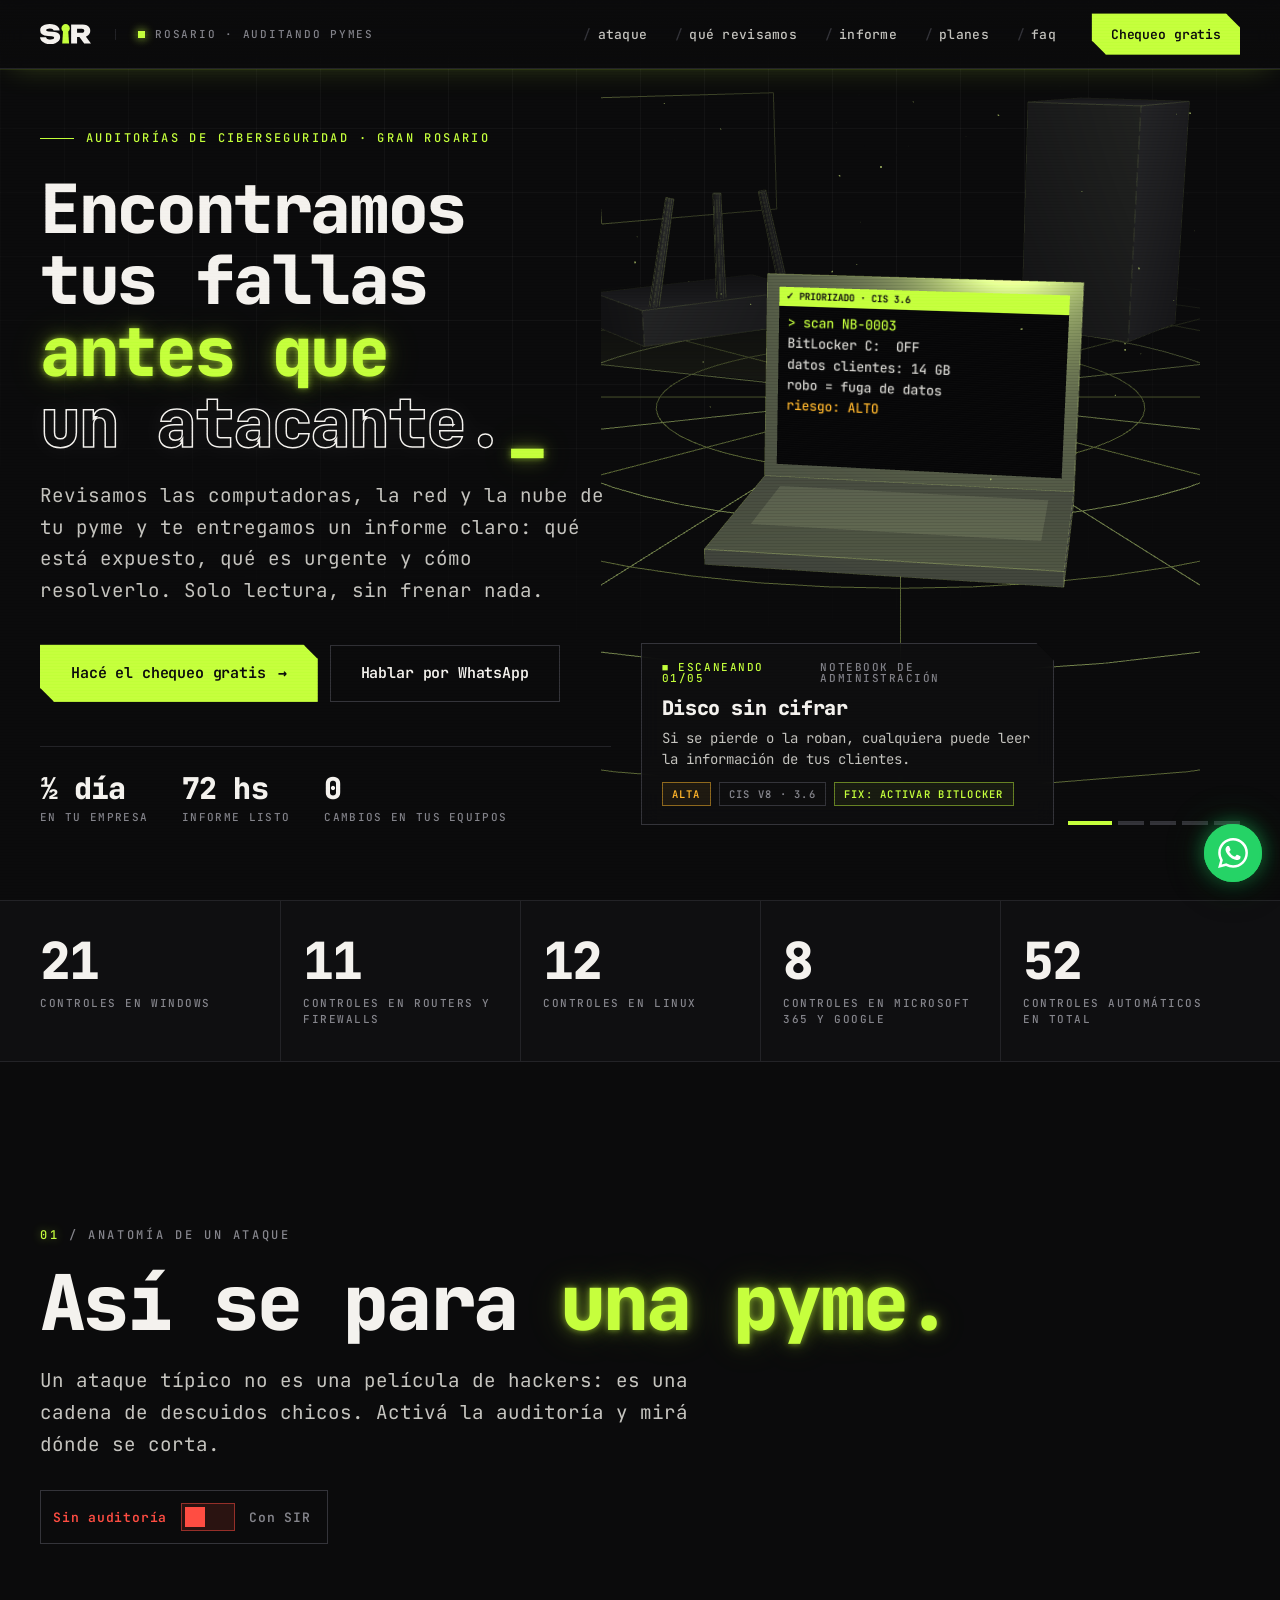
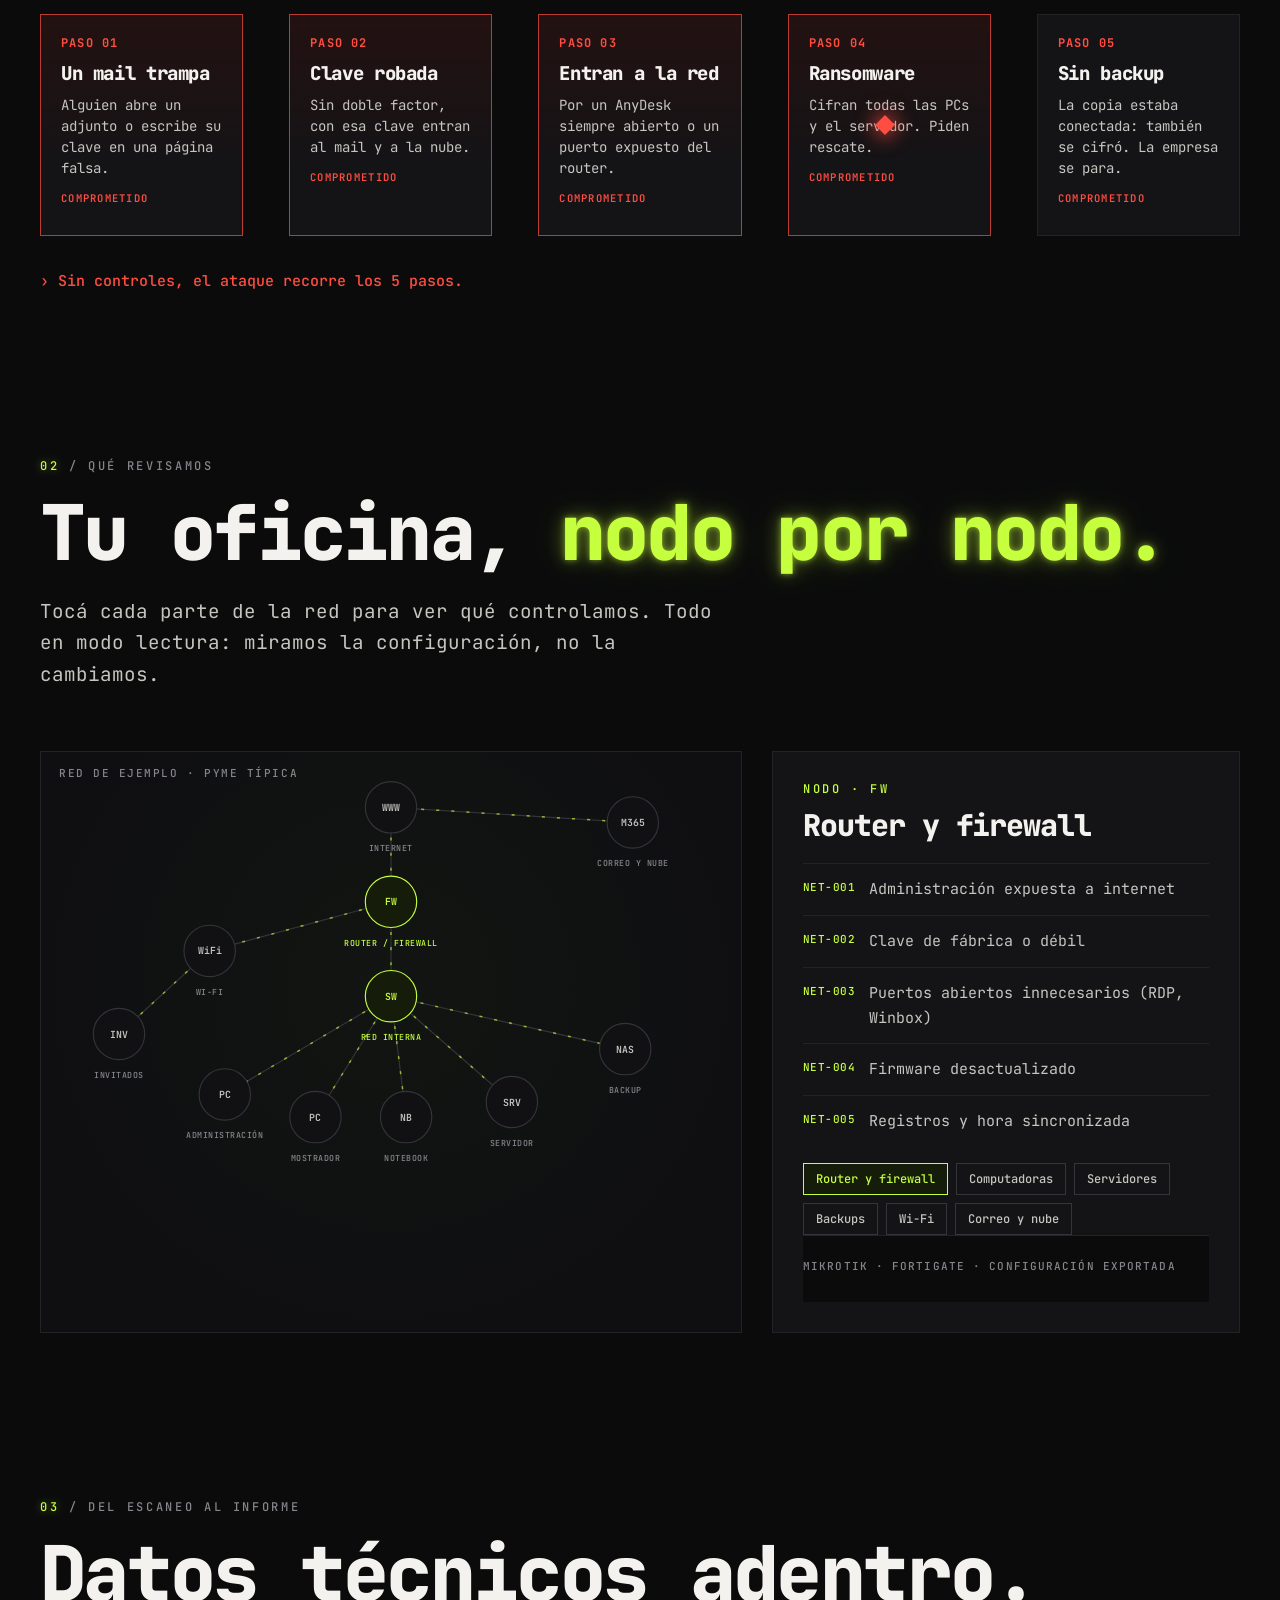
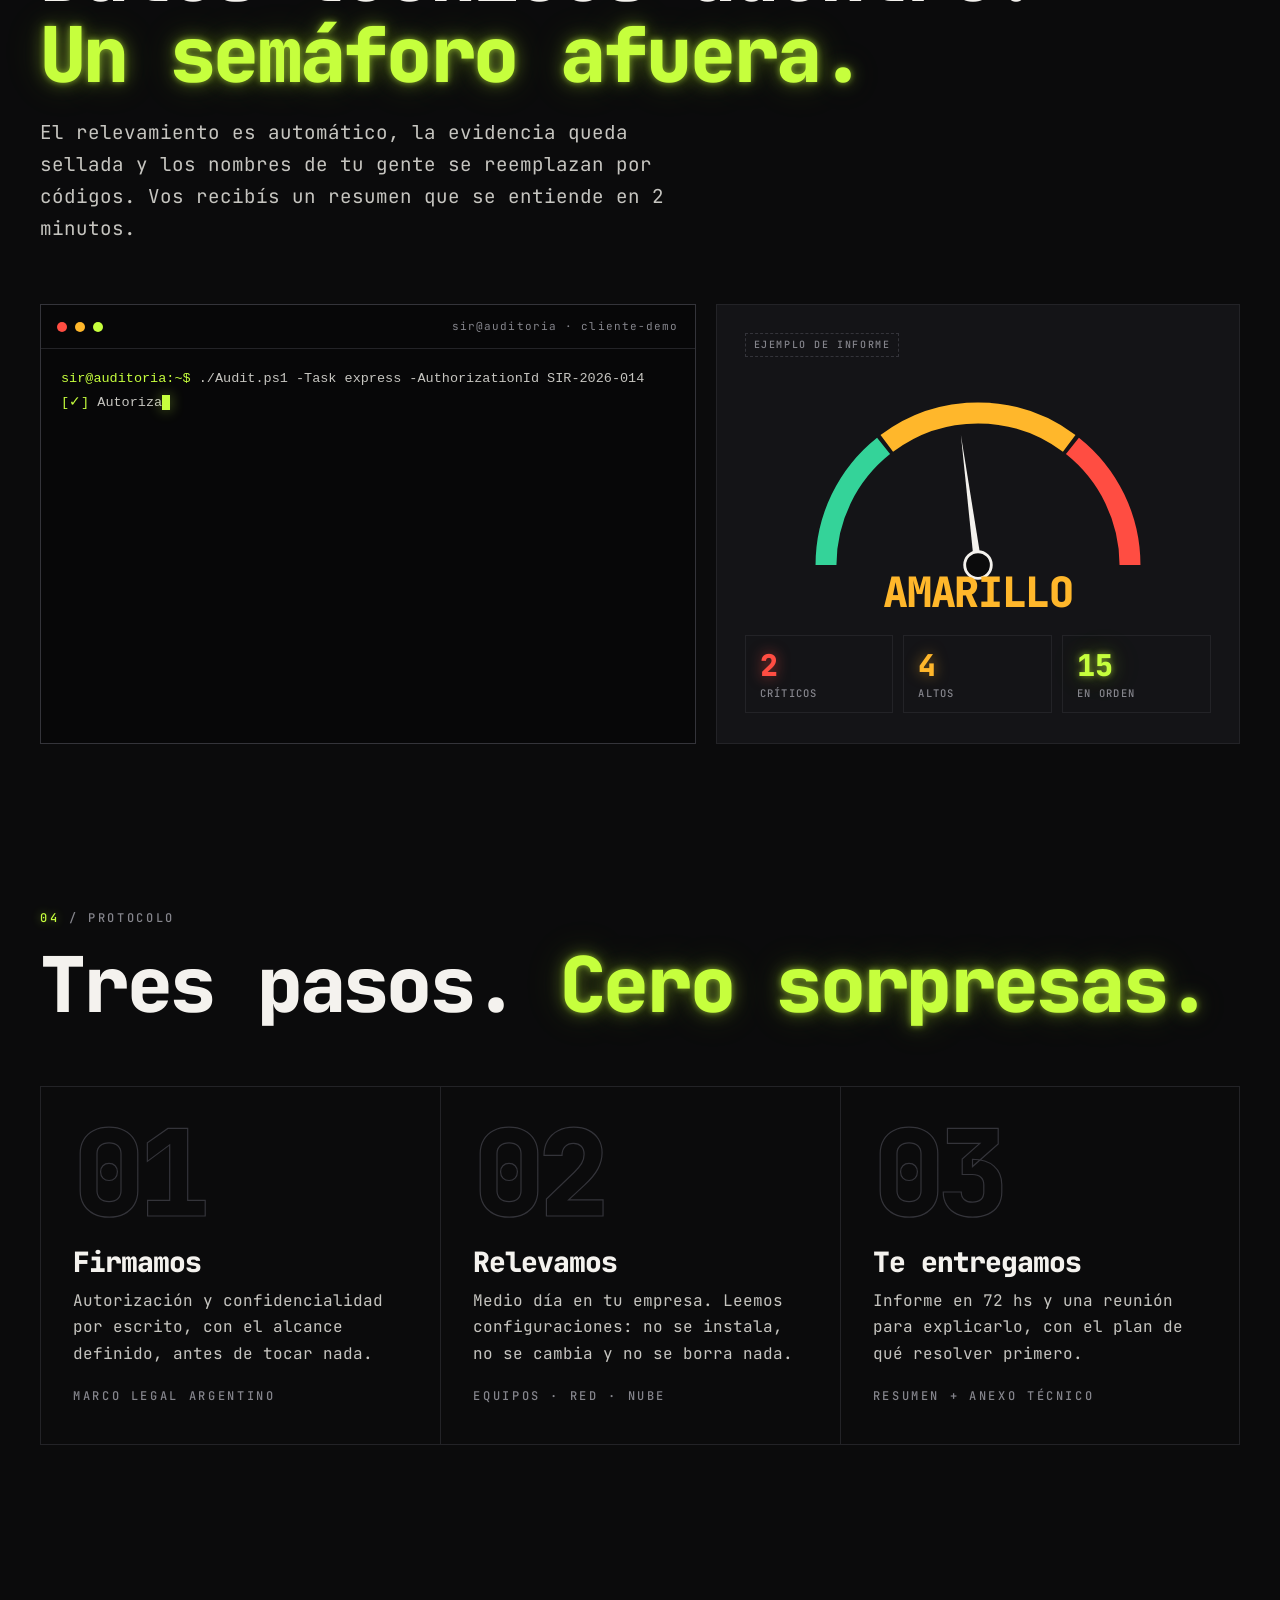
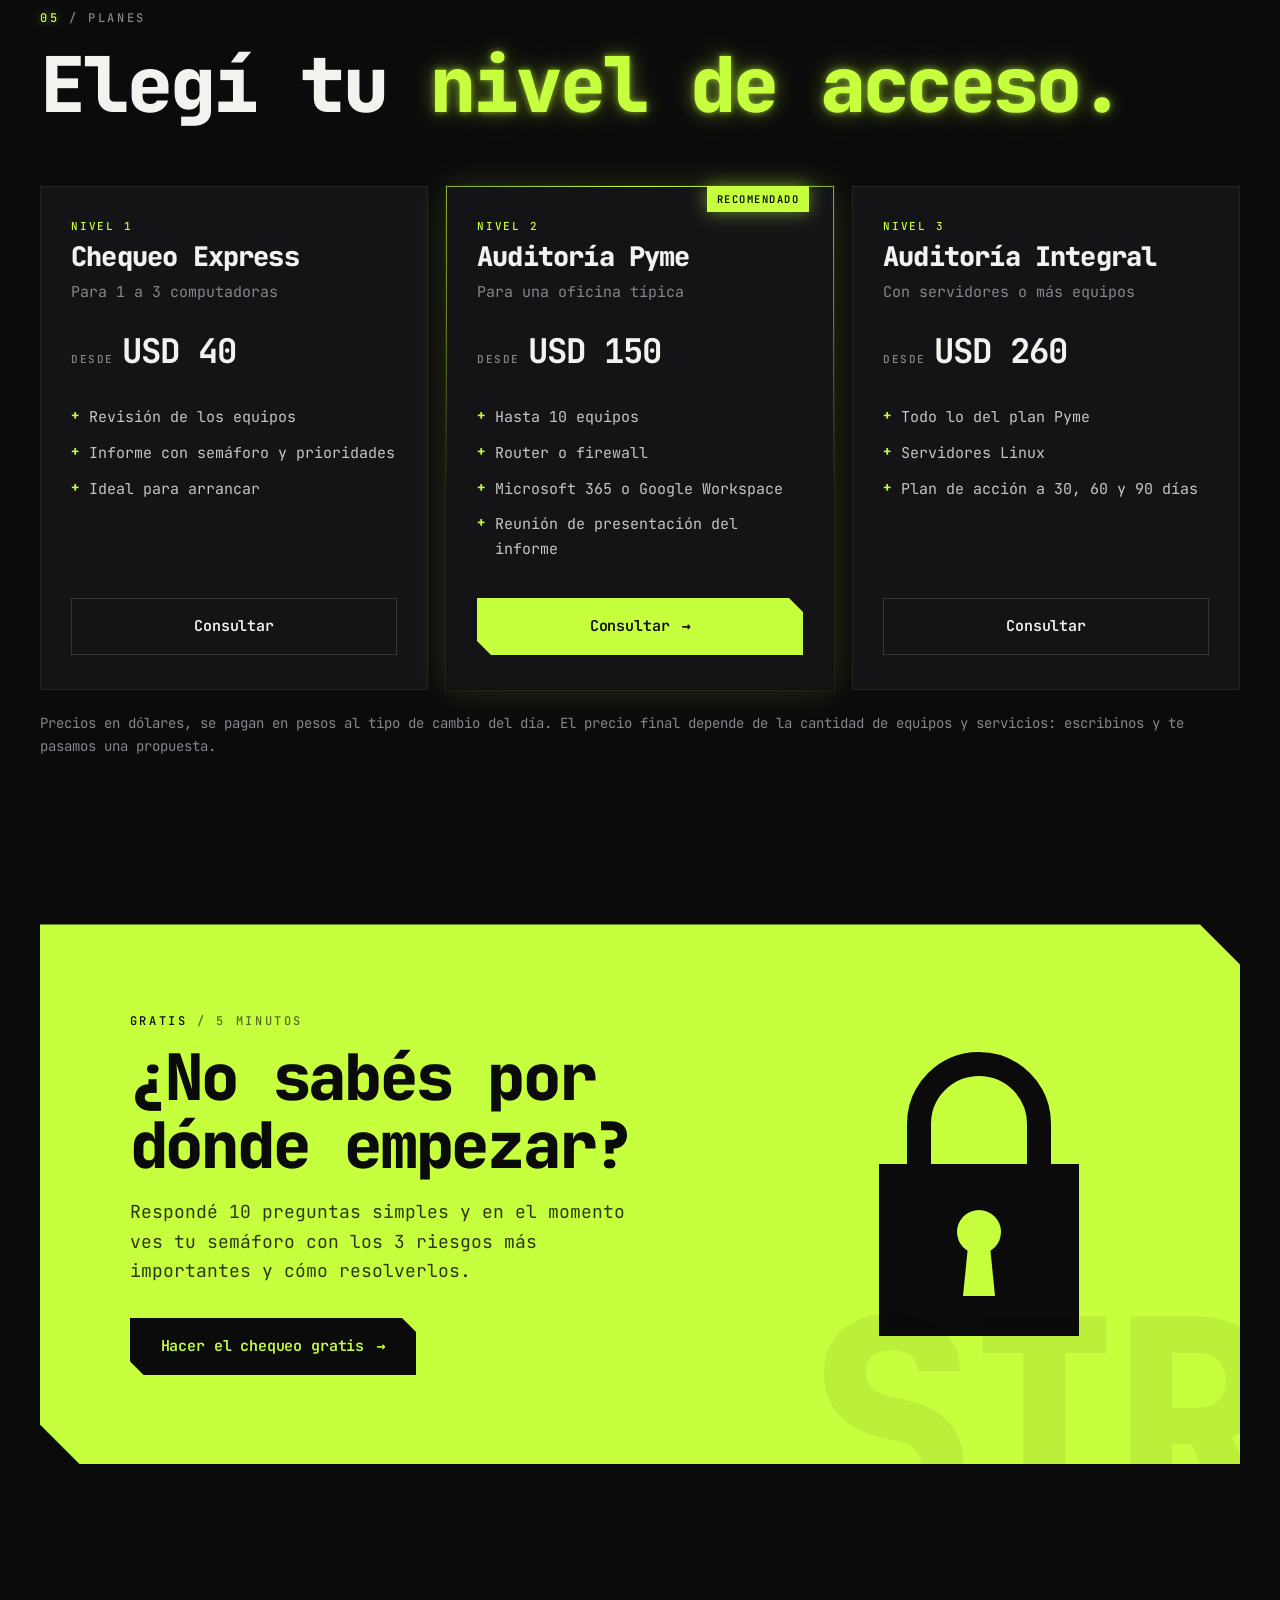
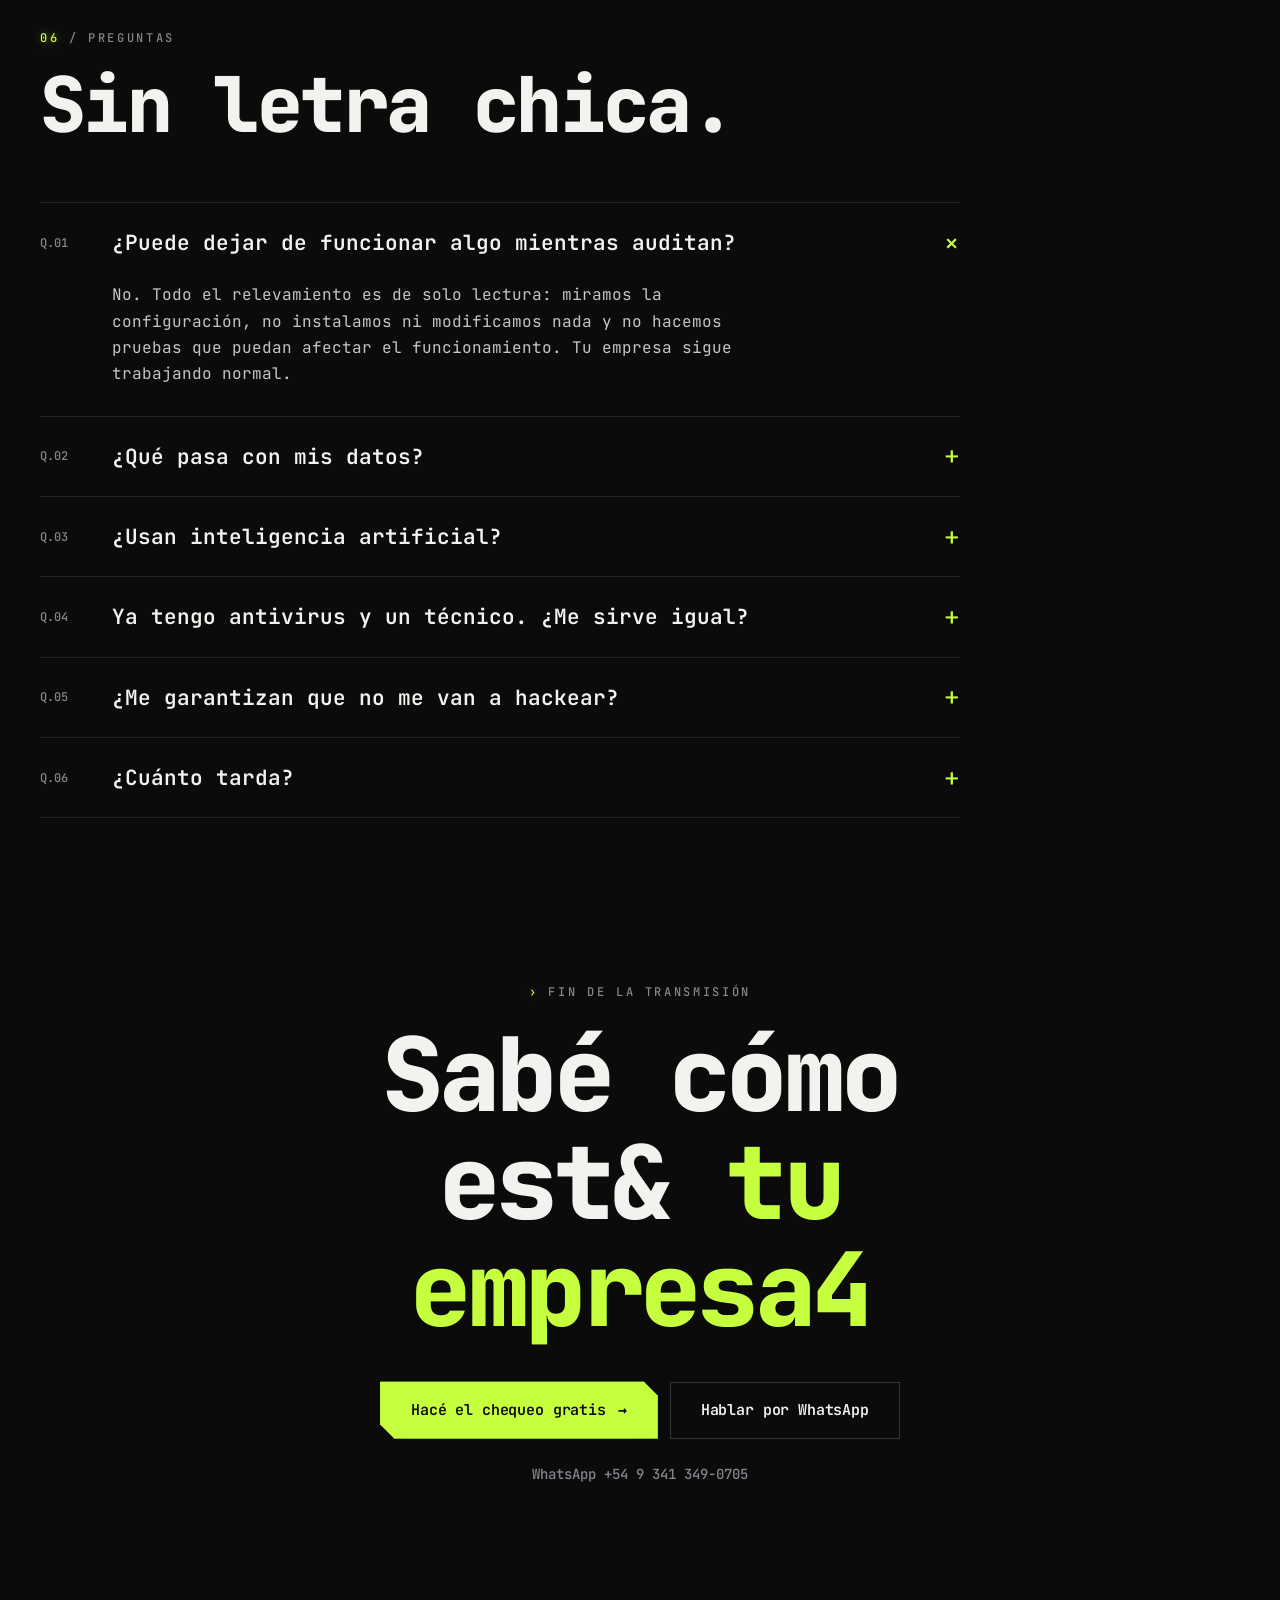
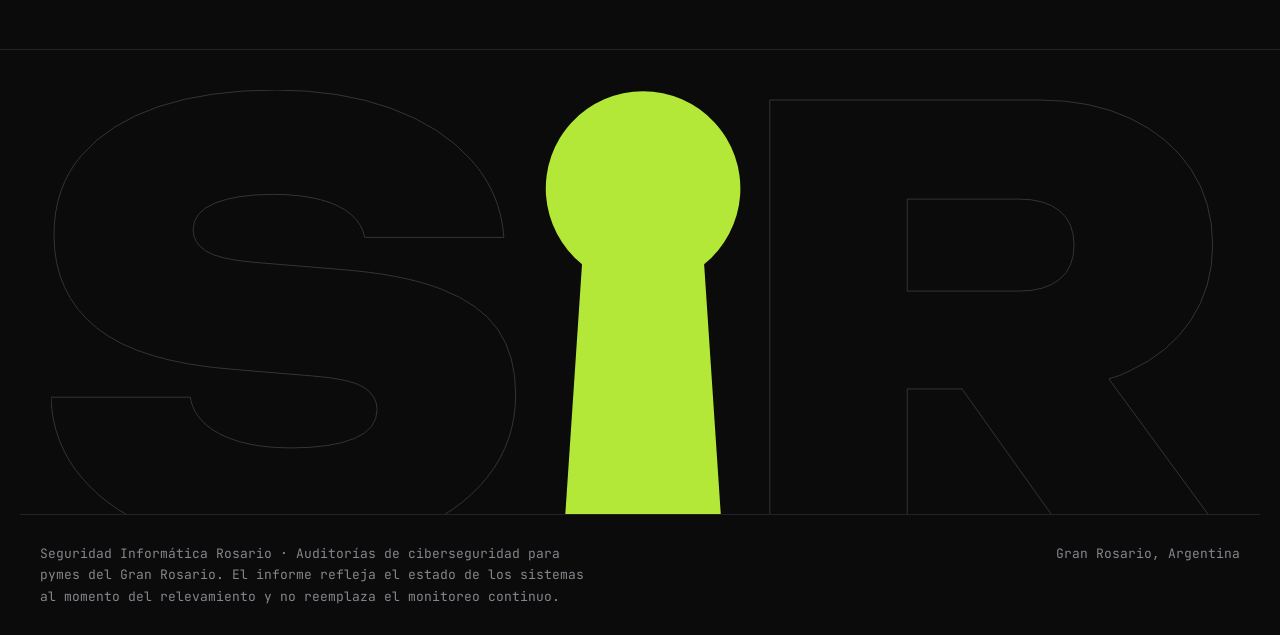
==== index.html @ 29edf2ad "Add files via upload" ====
<!doctype html>
<html lang="es-AR">
<head>
<meta charset="utf-8">
<meta http-equiv="Content-Security-Policy" content="default-src 'none'; script-src 'self'; style-src 'self' 'unsafe-inline'; font-src 'self'; img-src 'self' data:; connect-src 'self'; manifest-src 'self'; base-uri 'none'; form-action 'none'; upgrade-insecure-requests">
<meta name="referrer" content="strict-origin-when-cross-origin">
<meta name="viewport" content="width=device-width, initial-scale=1, viewport-fit=cover">
<title>SIR · Auditorías de ciberseguridad para pymes en Rosario</title>
<meta name="description" content="Encontramos las fallas de seguridad de tu pyme antes que un atacante. Auditoría de equipos, red y nube, solo lectura, con informe en 72 hs. Gran Rosario.">
<meta name="theme-color" content="#0B0B0C">
<meta property="og:type" content="website">
<meta property="og:title" content="SIR · Seguridad Informática Rosario">
<meta property="og:description" content="Encontramos tus fallas antes que un atacante. Hacé el chequeo gratis.">
<meta property="og:image" content="https://gizeapp.github.io/sir-web/og.png">
<meta property="og:url" content="https://gizeapp.github.io/sir-web/">
<link rel="canonical" href="https://gizeapp.github.io/sir-web/">
<meta name="twitter:card" content="summary_large_image">
<link rel="icon" type="image/png" href="favicon.png">
<link rel="apple-touch-icon" href="apple-touch-icon.png">
<link rel="stylesheet" href="fonts.css">
<style>
/* =====================================================================
   SIR · landing "centro de operaciones"
   Negro + lima de marca; rojo/ámbar solo para severidades.
   Hero 3D (Three.js): carrusel de equipos que se escanean uno por uno.
   ===================================================================== */
:root{
  --ink:#0B0B0C; --ink-2:#0F0F11; --panel:#141417; --line:#232327; --line-2:#34343A;
  --paper:#F4F2EE; --soft:#C6C5C0; --mute:#85858C;
  --lime:#C6FF3D; --lime-2:#9BD411; --lime-glow:rgba(198,255,61,.45); --lime-dim:#161C0A;
  --red:#FF4D42; --amber:#FFB72B; --green:#34D399;
  --display:'JetBrains Mono',ui-monospace,'DejaVu Sans Mono',Consolas,monospace;
  --brand:'Unbounded','Arial Black',sans-serif;
  --body:'JetBrains Mono',ui-monospace,'DejaVu Sans Mono',Consolas,monospace;
  --mono:'JetBrains Mono',ui-monospace,Consolas,monospace;
  color-scheme:dark;
}
*,*::before,*::after{box-sizing:border-box}
html{scroll-behavior:smooth;scroll-padding-top:90px}
body{margin:0;background:var(--ink);color:var(--paper);font:400 16px/1.65 var(--body);-webkit-font-smoothing:antialiased;overflow-x:hidden}
img,svg,canvas{max-width:100%}
a{color:inherit}
p{margin:0}
h1,h2,h3{margin:0;font-family:var(--display);font-weight:800;letter-spacing:-.035em;line-height:1.05;text-wrap:balance}
::selection{background:var(--lime);color:var(--ink)}
.wrap{max-width:1240px;margin:0 auto;padding-left:max(20px,env(safe-area-inset-left,0px));padding-right:max(20px,env(safe-area-inset-right,0px))}
.lime{color:var(--lime)}
.mono{font-family:var(--mono)}
.tag{font:500 12px/1.2 var(--mono);letter-spacing:.22em;text-transform:uppercase;color:var(--mute)}
.tag b{color:var(--lime);font-weight:500}
.h2{font-size:clamp(36px,6vw,82px);margin-top:20px}
.lead{color:var(--soft);font-size:clamp(17px,1.5vw,20px);max-width:56ch;margin-top:22px}
section{position:relative}
.pad{padding-block:clamp(90px,13vw,170px)}

/* ---------- Fondo: grilla + scanlines ---------- */
.bg-grid{position:fixed;inset:0;z-index:-2;pointer-events:none;
  background-image:linear-gradient(rgba(255,255,255,.035) 1px,transparent 1px),linear-gradient(90deg,rgba(255,255,255,.035) 1px,transparent 1px);
  background-size:64px 64px;mask-image:radial-gradient(ellipse 90% 70% at 50% 20%,#000 30%,transparent 80%)}
.scanlines{position:fixed;inset:0;z-index:60;pointer-events:none;opacity:.35;mix-blend-mode:overlay;
  background:repeating-linear-gradient(to bottom,rgba(0,0,0,.25) 0 1px,transparent 1px 3px)}

/* ---------- Botones ---------- */
.btn{position:relative;display:inline-flex;align-items:center;justify-content:center;gap:12px;border:1px solid transparent;cursor:pointer;text-decoration:none;
  font:600 15px/1 var(--display);letter-spacing:-.01em;padding:20px 30px;white-space:nowrap;
  clip-path:polygon(0 0,calc(100% - 14px) 0,100% 14px,100% 100%,14px 100%,0 calc(100% - 14px));transition:transform .15s,background .2s,color .2s}
.btn:focus-visible{outline:3px solid var(--paper);outline-offset:4px}
.btn:active{transform:translateY(1px)}
.btn-lime{background:var(--lime);color:var(--ink)}
.btn-lime:hover{background:#D8FF73}
.btn-line{background:transparent;color:var(--paper);border-color:var(--line-2);clip-path:none}
.btn-line:hover{color:var(--lime);border-color:var(--lime)}
.btn-ink{background:var(--ink);color:var(--lime)}
.btn-sm{padding:13px 18px;font-size:13px}
.arr{transition:transform .2s}.btn:hover .arr{transform:translateX(4px)}

/* ---------- Logo ---------- */
.logo{display:inline-flex;align-items:center;text-decoration:none;color:var(--paper)}
.logo svg{display:block;height:20px;width:51px}

/* ---------- Barra superior tipo consola ---------- */
.bar{position:fixed;top:0;left:0;right:0;z-index:50;padding-top:env(safe-area-inset-top,0px);
  background:linear-gradient(to bottom,rgba(11,11,12,.92),rgba(11,11,12,.72));backdrop-filter:blur(14px);-webkit-backdrop-filter:blur(14px);border-bottom:1px solid var(--line)}
.bar-in{display:flex;align-items:center;gap:24px;height:68px}
.status{display:flex;align-items:center;gap:10px;font:500 11px/1 var(--mono);letter-spacing:.16em;color:var(--mute);text-transform:uppercase;padding-left:22px;border-left:1px solid var(--line)}
.status i{width:7px;height:7px;background:var(--lime);box-shadow:0 0 10px var(--lime);animation:blink 1.6s steps(2) infinite}
@keyframes blink{50%{opacity:.2}}
.links{display:flex;gap:4px;margin-left:auto}
.links a{font:500 13px/1 var(--mono);color:var(--soft);text-decoration:none;padding:10px 12px;letter-spacing:.02em}
.links a::before{content:"/";color:var(--line-2);margin-right:6px}
.links a:hover{color:var(--lime)}
.progress{position:absolute;left:0;bottom:-1px;height:2px;width:100%;background:var(--lime);transform-origin:0 50%;transform:scaleX(0);box-shadow:0 0 12px var(--lime)}
@media (max-width:980px){.links{display:none}.bar .btn{margin-left:auto}}
@media (max-width:520px){.status{display:none}}

/* ---------- Cursor retícula (solo mouse) ---------- */
.reticle{position:fixed;left:0;top:0;width:34px;height:34px;margin:-17px 0 0 -17px;z-index:70;pointer-events:none;opacity:0;transition:opacity .2s,width .2s,height .2s,margin .2s}
.reticle::before,.reticle::after{content:"";position:absolute;inset:0;border:1px solid var(--lime);
  clip-path:polygon(0 0,30% 0,30% 2px,2px 2px,2px 30%,0 30%,0 0,70% 0,100% 0,100% 30%,calc(100% - 2px) 30%,calc(100% - 2px) 2px,70% 2px,70% 0,100% 70%,100% 100%,70% 100%,70% calc(100% - 2px),calc(100% - 2px) calc(100% - 2px),calc(100% - 2px) 70%,100% 70%,30% 100%,0 100%,0 70%,2px 70%,2px calc(100% - 2px),30% calc(100% - 2px))}
.reticle::after{inset:15px;border:0;background:var(--lime);clip-path:none;border-radius:50%}
.reticle.big{width:58px;height:58px;margin:-29px 0 0 -29px}
.reticle.big::after{inset:27px}

/* ---------- WhatsApp flotante ---------- */
.wa-float{position:fixed;z-index:65;right:max(18px,env(safe-area-inset-right,0px));bottom:max(18px,env(safe-area-inset-bottom,0px));display:flex;flex-direction:column;align-items:flex-end;gap:12px;pointer-events:none}
.wa-float > *{pointer-events:auto}
.wa-btn{position:relative;display:grid;place-items:center;width:58px;height:58px;border-radius:50%;background:#25D366;color:#fff;box-shadow:0 10px 30px rgba(0,0,0,.45),0 0 0 1px rgba(255,255,255,.08) inset;transition:transform .2s ease-out,box-shadow .2s}
.wa-btn svg{width:30px;height:30px;fill:currentColor}
.wa-btn:hover{transform:translateY(-2px) scale(1.04);box-shadow:0 14px 34px rgba(0,0,0,.5)}
.wa-btn:focus-visible{outline:2px solid var(--lime);outline-offset:4px}
.wa-btn::after{content:"";position:absolute;inset:0;border-radius:50%;border:2px solid #25D366;animation:wa-ring 2.6s ease-out 3}
@keyframes wa-ring{0%{transform:scale(1);opacity:.7}100%{transform:scale(1.6);opacity:0}}
.wa-bubble{position:relative;max-width:250px;background:var(--panel);border:1px solid var(--line-2,#3A3A40);padding:14px 36px 14px 16px;font:400 14px/1.45 var(--mono);color:var(--soft);box-shadow:0 12px 32px rgba(0,0,0,.45);transform-origin:bottom right;animation:wa-in .35s cubic-bezier(.2,.8,.2,1)}
.wa-bubble[hidden]{display:none}
.wa-bubble b{display:block;color:var(--paper);font-weight:600;margin-bottom:2px}
.wa-bubble a{color:var(--lime);text-decoration:none}
.wa-bubble a:hover{text-decoration:underline}
.wa-bubble::after{content:"";position:absolute;right:22px;bottom:-7px;width:12px;height:12px;background:var(--panel);border-right:1px solid var(--line-2,#3A3A40);border-bottom:1px solid var(--line-2,#3A3A40);transform:rotate(45deg)}
.wa-x{position:absolute;top:6px;right:6px;width:26px;height:26px;border:0;background:transparent;color:var(--mute);font:400 18px/1 var(--mono);cursor:pointer}
.wa-x:hover{color:var(--paper)}
@keyframes wa-in{from{opacity:0;transform:translateY(8px) scale(.96)}to{opacity:1;transform:none}}
@media (prefers-reduced-motion:reduce){.wa-btn::after{animation:none;display:none}.wa-bubble{animation:none}}
@media print{.wa-float{display:none}}

/* ---------- Neón: brillo en los acentos (lima de marca, severidades y WhatsApp) ---------- */
:root{--neon:0 0 6px rgba(198,255,61,.55),0 0 18px rgba(198,255,61,.35),0 0 42px rgba(198,255,61,.18)}
.hero h1 .lime,.h2 .lime{text-shadow:var(--neon)}
.hero h1 .lime{animation:neon-on 1.6s steps(1) .9s both}
.hero h1 .stroke{filter:drop-shadow(0 0 10px rgba(244,242,238,.18))}
.hero h1::after{text-shadow:var(--neon)}
.caret{box-shadow:0 0 14px var(--lime-glow)}
.tag b{text-shadow:0 0 10px var(--lime-glow)}
.btn-lime{box-shadow:0 0 0 1px rgba(198,255,61,.7),0 0 22px rgba(198,255,61,.35),0 0 60px rgba(198,255,61,.12);transition:box-shadow .25s,background .2s,transform .2s}
.btn-lime:hover{box-shadow:0 0 0 1px var(--lime),0 0 30px rgba(198,255,61,.55),0 0 80px rgba(198,255,61,.2)}
.bar{box-shadow:0 1px 0 rgba(198,255,61,.12),0 8px 30px -12px rgba(198,255,61,.25)}
.plan.best{box-shadow:0 0 34px rgba(198,255,61,.14),0 0 0 1px rgba(198,255,61,.08)}
.plan .badge{box-shadow:0 0 18px rgba(198,255,61,.5)}
.sev .r b{text-shadow:0 0 14px rgba(255,77,66,.6)}.sev .a b{text-shadow:0 0 14px rgba(255,183,43,.5)}.sev .g b{text-shadow:var(--neon)}
.pill.crit{box-shadow:0 0 14px rgba(255,77,66,.3)}
.wa-btn{box-shadow:0 10px 30px rgba(0,0,0,.45),0 0 18px rgba(37,211,102,.55),0 0 44px rgba(37,211,102,.22)}
.wa-btn:hover{box-shadow:0 14px 34px rgba(0,0,0,.5),0 0 26px rgba(37,211,102,.75),0 0 60px rgba(37,211,102,.3)}
@keyframes neon-on{0%{opacity:.15}8%{opacity:1}12%{opacity:.3}18%{opacity:1}24%{opacity:.5}30%,100%{opacity:1}}
@media (prefers-reduced-motion:reduce){.hero h1 .lime{animation:none}}

/* ---------- Arranque ---------- */
#boot{position:fixed;inset:0;z-index:100;background:var(--ink);display:grid;place-items:center;font:500 14px/1.9 var(--mono);color:var(--mute);transition:transform .7s cubic-bezier(.7,0,.2,1)}
#boot.out{transform:translateY(-100%)}
#boot .l{opacity:0;animation:in .01s forwards}
#boot .ok{color:var(--lime)}
@keyframes in{to{opacity:1}}

/* =============== HERO =============== */
.hero{min-height:100svh;display:grid;align-items:center;padding-block:120px 70px;overflow:hidden}
.hero-grid{display:grid;grid-template-columns:minmax(0,1fr) minmax(0,1.05fr);gap:30px;align-items:center}
.hero h1{font-size:clamp(32px,5.3vw,80px);margin-top:26px;overflow-wrap:break-word}
@media (max-width:520px){.hero h1{font-size:8.6vw}}
.hero h1::after{content:"_";color:var(--lime);animation:blink 1s steps(2) infinite;margin-left:.05em}
.hero h1 .stroke{color:transparent;-webkit-text-stroke:1.5px var(--paper)}
.kicker{display:inline-flex;align-items:center;gap:12px;font:500 12px/1 var(--mono);letter-spacing:.2em;text-transform:uppercase;color:var(--lime)}
.kicker::before{content:"";width:34px;height:1px;background:var(--lime)}
.cta-row{display:flex;flex-wrap:wrap;gap:12px;margin-top:38px}
.facts{display:grid;grid-template-columns:repeat(3,auto);justify-content:start;gap:8px 34px;margin-top:44px;padding-top:26px;border-top:1px solid var(--line)}
.facts b{display:block;font:800 30px/1 var(--display);letter-spacing:-.03em}
.facts span{font:500 11px/1.4 var(--mono);color:var(--mute);letter-spacing:.12em;text-transform:uppercase}

.stage{position:relative;height:min(78vh,700px);min-height:460px}
#three{position:absolute;inset:-40px -80px -20px -40px;width:calc(100% + 120px);height:calc(100% + 60px);display:block}
.hud{position:absolute;left:0;right:0;bottom:0;display:grid;grid-template-columns:1fr auto;gap:14px;align-items:end;pointer-events:none}
.hud-card{pointer-events:auto;background:rgba(15,15,17,.82);backdrop-filter:blur(10px);-webkit-backdrop-filter:blur(10px);border:1px solid var(--line-2);padding:18px 20px;max-width:430px;
  clip-path:polygon(0 0,calc(100% - 18px) 0,100% 18px,100% 100%,0 100%)}
.hud-top{display:flex;justify-content:space-between;gap:12px;font:500 11px/1 var(--mono);letter-spacing:.14em;color:var(--mute);text-transform:uppercase}
.hud-top .scan{color:var(--lime)}
.hud-card h3{font-size:20px;letter-spacing:-.02em;margin-top:12px;line-height:1.2}
.hud-card p{color:var(--soft);font-size:14px;margin-top:8px;line-height:1.5}
.hud-meta{display:flex;flex-wrap:wrap;gap:8px;margin-top:12px}
.pill{font:600 10.5px/1 var(--mono);letter-spacing:.12em;text-transform:uppercase;padding:6px 9px;border:1px solid var(--line-2);color:var(--mute)}
.pill.crit{color:var(--red);border-color:rgba(255,77,66,.5);background:rgba(255,77,66,.08)}
.pill.high{color:var(--amber);border-color:rgba(255,183,43,.5);background:rgba(255,183,43,.07)}
.pill.fix{color:var(--lime);border-color:rgba(198,255,61,.45);background:rgba(198,255,61,.06)}
.pager{pointer-events:auto;display:flex;gap:6px}
.pager button{all:unset;cursor:pointer;width:26px;height:4px;background:var(--line-2);transition:background .2s,width .3s}
.pager button[aria-current="true"]{background:var(--lime);width:44px}
.pager button:focus-visible{outline:2px solid var(--paper);outline-offset:4px}
.nogl .hud{position:static;margin-top:20px}
@media (max-width:980px){
  .hero-grid{grid-template-columns:minmax(0,1fr)}
  .stage{height:520px;min-height:0;margin-top:10px}
  #three{inset:-20px -20px 60px -20px;width:calc(100% + 40px);height:calc(100% - 40px)}
}
@media (max-width:520px){.facts{grid-template-columns:repeat(3,1fr);gap:8px 14px}.facts b{font-size:22px}.stage{height:500px}}

/* =============== CONTADORES (datos reales del toolkit) =============== */
.counts{border-block:1px solid var(--line);background:var(--ink-2)}
.counts .wrap{display:grid;grid-template-columns:repeat(5,1fr)}
.count{padding:34px 22px;border-left:1px solid var(--line)}
.count:first-child{border-left:0;padding-left:0}
.count b{display:block;font:800 clamp(34px,4vw,54px)/1 var(--display);letter-spacing:-.04em;color:var(--paper);font-variant-numeric:tabular-nums}
.count span{display:block;margin-top:10px;font:500 11px/1.4 var(--mono);letter-spacing:.14em;text-transform:uppercase;color:var(--mute)}
.count b small{font-size:.4em;color:var(--lime);margin-left:4px;letter-spacing:0}
@media (max-width:900px){.counts .wrap{grid-template-columns:repeat(2,1fr)}.count{border-left:0;border-top:1px solid var(--line);padding-left:0}.count:last-child{grid-column:span 2}}

/* =============== CADENA DE ATAQUE =============== */
.chain-head{display:flex;flex-wrap:wrap;justify-content:space-between;align-items:end;gap:30px}
.switch{all:unset;cursor:pointer;display:inline-flex;align-items:center;gap:14px;padding:12px 16px 12px 12px;border:1px solid var(--line-2);font:600 13px/1 var(--mono);letter-spacing:.06em;color:var(--soft)}
.switch .t{position:relative;width:54px;height:28px;background:#2A1311;border:1px solid rgba(255,77,66,.5);transition:background .3s,border-color .3s}
.switch .t::after{content:"";position:absolute;top:3px;left:3px;width:20px;height:20px;background:var(--red);transition:transform .3s cubic-bezier(.6,0,.2,1),background .3s}
.switch[aria-checked="true"] .t{background:var(--lime-dim);border-color:var(--lime)}
.switch[aria-checked="true"] .t::after{transform:translateX(26px);background:var(--lime)}
.switch .lbl-off{color:var(--red)}.switch .lbl-on{color:var(--mute)}
.switch[aria-checked="true"] .lbl-off{color:var(--mute)}.switch[aria-checked="true"] .lbl-on{color:var(--lime)}
.switch:focus-visible{outline:2px solid var(--paper);outline-offset:3px}
.chain{position:relative;display:grid;grid-template-columns:repeat(5,1fr);gap:46px;margin-top:70px}
.link-line{position:absolute;inset:0;pointer-events:none}
.c-node{position:relative;z-index:1;background:var(--panel);border:1px solid var(--line);padding:22px 20px 24px;transition:border-color .4s,background .4s,opacity .4s}
.c-node .n{font:700 12px/1 var(--mono);color:var(--red);letter-spacing:.1em}
.c-node h3{font-size:19px;letter-spacing:-.02em;margin-top:14px;line-height:1.15}
.c-node p{color:var(--soft);font-size:14px;margin-top:10px;line-height:1.5}
.c-node .st{display:inline-block;margin-top:14px;font:600 10.5px/1 var(--mono);letter-spacing:.12em;text-transform:uppercase;color:var(--red)}
.c-node.hit{border-color:rgba(255,77,66,.7);background:linear-gradient(180deg,rgba(255,77,66,.10),var(--panel) 70%)}
.c-node.safe{border-color:rgba(198,255,61,.35);opacity:.6}
.c-node.safe .n,.c-node.safe .st{color:var(--lime)}
.barrier{position:absolute;z-index:2;top:50%;width:46px;display:grid;justify-items:center;gap:6px;transform:translate(-50%,-50%) scale(.4);opacity:0;transition:opacity .35s,transform .35s cubic-bezier(.3,1.6,.5,1)}
.barrier i{width:34px;height:34px;display:grid;place-items:center;background:var(--lime);color:var(--ink);font:800 16px/1 var(--display);clip-path:polygon(50% 0,100% 25%,100% 70%,50% 100%,0 70%,0 25%)}
.barrier span{font:600 9.5px/1.2 var(--mono);color:var(--lime);text-align:center;letter-spacing:.06em;text-transform:uppercase;width:110px}
.on .barrier{opacity:1;transform:translate(-50%,-50%) scale(1)}
.packet{position:absolute;z-index:3;width:14px;height:14px;margin:-7px 0 0 -7px;background:var(--red);box-shadow:0 0 18px 4px rgba(255,77,66,.6);left:0;top:0;transform:rotate(45deg)}
.on .packet{background:var(--red)}
.chain-out{margin-top:34px;font:500 15px/1.5 var(--mono);color:var(--red);min-height:1.5em}
.on .chain-out{color:var(--lime)}
@media (max-width:980px){
  .chain{grid-template-columns:1fr;gap:56px;padding-left:0}
  .barrier{top:auto;left:50%!important}
}

/* =============== MAPA DE RED =============== */
.map-grid{display:grid;grid-template-columns:minmax(0,1.5fr) minmax(0,1fr);gap:30px;margin-top:60px;align-items:stretch}
.map{position:relative;border:1px solid var(--line);background:radial-gradient(ellipse at 50% 40%,#121512,var(--ink-2) 70%);padding:10px}
.map svg{width:100%;height:auto;display:block}
.map .lk{stroke:var(--line-2);stroke-width:1.5;fill:none}
.map .flow{stroke:var(--lime);stroke-width:2;fill:none;stroke-dasharray:4 16;animation:flow 1.6s linear infinite;opacity:.65}
@keyframes flow{to{stroke-dashoffset:-40}}
.map .nd{cursor:pointer;outline:none}
.map .nd circle.c{fill:#111113;stroke:var(--line-2);stroke-width:1.5;transition:stroke .2s,fill .2s}
.map .nd circle.halo{fill:none;stroke:var(--lime);stroke-width:1;opacity:0;transform-box:fill-box;transform-origin:center}
.map .nd text{font:600 13px var(--mono);fill:var(--soft);text-anchor:middle;dominant-baseline:central;pointer-events:none}
.map .nd text.lbl{font:500 11px var(--mono);fill:var(--mute);letter-spacing:.06em}
.map .nd:hover circle.c,.map .nd:focus-visible circle.c{stroke:var(--lime)}
.map .nd.sel circle.c{fill:var(--lime-dim);stroke:var(--lime)}
.map .nd.sel text{fill:var(--lime)}
.map .nd.sel circle.halo{animation:halo 1.8s ease-out infinite}
@keyframes halo{0%{opacity:.8;transform:scale(1)}100%{opacity:0;transform:scale(1.9)}}
.map-note{position:absolute;left:18px;top:14px;font:500 11px var(--mono);letter-spacing:.14em;color:var(--mute);text-transform:uppercase}
.panel{border:1px solid var(--line);background:var(--panel);padding:30px;display:flex;flex-direction:column}
.panel .tag{color:var(--lime)}
.panel h3{font-size:30px;margin-top:14px}
.panel ul{list-style:none;padding:0;margin:22px 0 0;display:grid;gap:0}
.panel li{display:grid;grid-template-columns:auto 1fr;gap:14px;padding:13px 0;border-top:1px solid var(--line);font-size:15px;color:var(--soft)}
.panel li code{font:500 11px/1.9 var(--mono);color:var(--lime);letter-spacing:.04em}
.panel .foot{margin-top:auto;padding-top:22px;font:500 11px/1.5 var(--mono);color:var(--mute);letter-spacing:.1em;text-transform:uppercase}
.chips{display:flex;flex-wrap:wrap;gap:8px;margin-top:16px}
.chips button{all:unset;cursor:pointer;font:500 12px/1 var(--mono);padding:9px 12px;border:1px solid var(--line-2);color:var(--soft)}
.chips button[aria-pressed="true"]{border-color:var(--lime);color:var(--lime);background:var(--lime-dim)}
.chips button:focus-visible{outline:2px solid var(--paper);outline-offset:2px}
@media (max-width:980px){.map-grid{grid-template-columns:1fr}}

/* =============== CONSOLA + INDICADOR =============== */
.ops{display:grid;grid-template-columns:minmax(0,1.25fr) minmax(0,1fr);gap:20px;margin-top:60px}
.term{background:#070708;border:1px solid var(--line-2);font:400 13.5px/1.75 var(--mono);color:var(--soft);min-height:440px;display:flex;flex-direction:column}
.term-top{display:flex;align-items:center;gap:8px;padding:12px 16px;border-bottom:1px solid var(--line);font-size:11px;color:var(--mute);letter-spacing:.1em}
.term-top i{width:10px;height:10px;border-radius:50%;background:var(--line-2)}
.term-top i:first-child{background:var(--red)}.term-top i:nth-child(2){background:var(--amber)}.term-top i:nth-child(3){background:var(--lime)}
.term-top span{margin-left:auto}
.term pre{margin:0;padding:18px 20px;white-space:pre-wrap;word-break:break-word;flex:1}
.term .p{color:var(--lime)} .term .x{color:var(--red)} .term .w{color:var(--amber)} .term .ok{color:var(--lime)} .term .d{color:var(--mute)}
.caret{display:inline-block;width:8px;height:1.1em;background:var(--lime);vertical-align:text-bottom;animation:blink 1s steps(2) infinite}
.gauge{border:1px solid var(--line);background:var(--panel);padding:28px;display:flex;flex-direction:column}
.gauge svg{width:100%;max-width:380px;margin:18px auto 0;display:block;overflow:visible}
.needle{transform-origin:200px 200px;transform:rotate(-90deg);transition:transform 2.2s cubic-bezier(.2,.9,.2,1)}
.ops.run .needle{transform:rotate(-7.5deg)}
.g-val{font:800 44px/1 var(--display);fill:var(--amber);text-anchor:middle;letter-spacing:-.03em}
.g-sub{font:500 12px var(--mono);fill:var(--mute);text-anchor:middle;letter-spacing:.14em}
.sev{display:grid;grid-template-columns:repeat(3,1fr);gap:10px;margin-top:22px}
.sev div{border:1px solid var(--line);padding:14px}
.sev b{display:block;font:800 30px/1 var(--display);font-variant-numeric:tabular-nums}
.sev span{display:block;margin-top:8px;font:500 10.5px/1 var(--mono);letter-spacing:.12em;text-transform:uppercase;color:var(--mute)}
.sev .r b{color:var(--red)}.sev .a b{color:var(--amber)}.sev .g b{color:var(--lime)}
.example{display:inline-block;font:500 10px/1 var(--mono);letter-spacing:.16em;padding:6px 8px;border:1px dashed var(--line-2);color:var(--mute);align-self:flex-start}
@media (max-width:980px){.ops{grid-template-columns:1fr}.term{min-height:0}}

/* =============== PROTOCOLO =============== */
.proto{display:grid;grid-template-columns:repeat(3,1fr);gap:0;margin-top:60px;border:1px solid var(--line)}
.p-step{padding:38px 32px 40px;border-left:1px solid var(--line);position:relative;overflow:hidden;transition:background .3s}
.p-step:first-child{border-left:0}
.p-step:hover{background:var(--panel)}
.p-step .big{font:900 120px/.8 var(--display);color:transparent;-webkit-text-stroke:1.2px var(--line-2);letter-spacing:-.06em;transition:-webkit-text-stroke-color .3s,color .3s}
.p-step:hover .big{-webkit-text-stroke-color:var(--lime)}
.p-step h3{font-size:28px;margin-top:26px}
.p-step p{color:var(--soft);margin-top:12px;max-width:34ch}
.p-step .tag{display:block;margin-top:22px}
.p-step::after{content:"";position:absolute;left:0;top:0;height:2px;width:100%;background:var(--lime);transform:scaleX(0);transform-origin:0;transition:transform .5s}
.p-step:hover::after{transform:scaleX(1)}
@media (max-width:900px){.proto{grid-template-columns:1fr}.p-step{border-left:0;border-top:1px solid var(--line)}.p-step:first-child{border-top:0}}

/* =============== PLANES =============== */
.plans{display:grid;grid-template-columns:repeat(3,1fr);gap:18px;margin-top:60px;align-items:stretch;perspective:1200px}
.plan{position:relative;background:var(--panel);border:1px solid var(--line);padding:34px 30px;display:flex;flex-direction:column;gap:10px;transform-style:preserve-3d;transition:transform .2s ease-out,border-color .3s}
.plan:hover{border-color:var(--line-2)}
.plan.best{border-color:transparent;background:linear-gradient(var(--panel),var(--panel)) padding-box,conic-gradient(from var(--a,0deg),var(--lime),transparent 30%,transparent 70%,var(--lime)) border-box;border:1px solid transparent;animation:spin 5s linear infinite}
@property --a{syntax:'<angle>';inherits:false;initial-value:0deg}
@keyframes spin{to{--a:360deg}}
.plan .badge{position:absolute;top:-1px;right:24px;font:600 10.5px/1 var(--mono);letter-spacing:.14em;text-transform:uppercase;background:var(--lime);color:var(--ink);padding:8px 10px}
.plan .lvl{font:500 11px/1 var(--mono);letter-spacing:.16em;color:var(--lime);text-transform:uppercase}
.plan h3{font-size:27px;letter-spacing:-.03em}
.plan .for{color:var(--mute);font-size:15px}
.plan .price{margin-top:8px;display:flex;align-items:baseline;gap:8px;color:var(--paper)}
.plan .price small{font:500 11px/1 var(--mono);letter-spacing:.14em;text-transform:uppercase;color:var(--mute)}
.plan .price b{font-size:34px;font-weight:700;letter-spacing:-.03em}
.plan .price.ask b{font-size:24px}
.plan ul{list-style:none;padding:0;margin:16px 0 26px;display:grid;gap:11px;color:var(--soft);font-size:15px}
.plan li{display:flex;gap:10px}.plan li::before{content:"+";font:700 14px/1.5 var(--mono);color:var(--lime);flex:none}
.plan .btn{margin-top:auto}
.note{margin-top:22px;color:var(--mute);font-size:14px}
@media (max-width:900px){.plans{grid-template-columns:1fr}}

/* =============== CHEQUEO (bloque lima con cerradura) =============== */
.unlock{position:relative;overflow:hidden;background:var(--lime);color:var(--ink);padding:clamp(40px,7vw,90px);display:grid;grid-template-columns:1.3fr .7fr;gap:40px;align-items:center;
  clip-path:polygon(0 0,calc(100% - 40px) 0,100% 40px,100% 100%,40px 100%,0 calc(100% - 40px))}
.unlock .tag{color:rgba(11,11,12,.6)}.unlock .tag b{color:var(--ink)}
.unlock h2{font-size:clamp(34px,5vw,68px);margin-top:16px}
.unlock p{margin-top:18px;font-size:18px;max-width:46ch;color:rgba(11,11,12,.82)}
.unlock .btn{margin-top:32px}
.lock{justify-self:center;width:min(240px,60vw);transition:transform .6s cubic-bezier(.3,1.4,.5,1)}
.lock .shackle{transform-origin:70% 100%;transition:transform .6s cubic-bezier(.3,1.4,.5,1)}
.unlock:hover .shackle,.unlock.open .shackle{transform:translateY(-18px) rotate(-28deg)}
.unlock .bigtext{position:absolute;right:-2%;bottom:-18%;font:900 clamp(140px,22vw,320px)/1 var(--display);letter-spacing:-.06em;color:rgba(11,11,12,.06);pointer-events:none}
@media (max-width:760px){.unlock{grid-template-columns:1fr}.lock{justify-self:start;width:140px;order:-1}}

/* =============== FAQ =============== */
.faq{display:grid;gap:0;margin-top:56px;border-top:1px solid var(--line);max-width:920px}
details{border-bottom:1px solid var(--line)}
summary{cursor:pointer;list-style:none;display:grid;grid-template-columns:60px 1fr auto;gap:12px;align-items:center;padding:26px 0;font:600 clamp(17px,1.8vw,21px)/1.3 var(--body)}
summary::-webkit-details-marker{display:none}
summary .q{font:500 12px/1 var(--mono);color:var(--mute)}
summary::after{content:"+";font:400 26px/1 var(--mono);color:var(--lime);transition:transform .25s}
details[open] summary::after{transform:rotate(45deg)}
summary:hover{color:var(--lime)}
summary:focus-visible{outline:2px solid var(--paper);outline-offset:4px}
details p{color:var(--soft);padding:0 0 28px 72px;max-width:72ch}
@media (max-width:600px){summary{grid-template-columns:36px 1fr auto}details p{padding-left:48px}}

/* =============== CIERRE + FOOTER =============== */
.final{text-align:center;display:grid;justify-items:center}
.final h2{font-size:clamp(44px,8vw,120px);max-width:13ch}
.final .cta-row{justify-content:center}
.wa{margin-top:26px;font:500 14px var(--mono);color:var(--mute);user-select:all}
footer{border-top:1px solid var(--line);overflow:hidden}
.mega{display:flex;justify-content:center;margin:40px 0 -3vw;padding-inline:4vw;user-select:none;--wm-l:transparent;--wm-s:var(--line-2);--wm-sw:1;--wm-k:rgba(198,255,61,.9)}
.mega svg{display:block;width:min(92vw,1180px);height:auto;aspect-ratio:1997/784;overflow:visible}
.foot{display:flex;flex-wrap:wrap;justify-content:space-between;gap:14px 30px;padding-block:28px;color:var(--mute);font-size:13px;border-top:1px solid var(--line);position:relative;background:var(--ink)}
.foot p{max-width:70ch}

/* Revelado suave (el contenido ya está visible; solo se desplaza un poco) */
.rv{transition:transform .9s cubic-bezier(.2,.8,.2,1),opacity .9s}
.js .rv:not(.in){transform:translateY(28px);opacity:.15}

@media (prefers-reduced-motion:reduce){
  html{scroll-behavior:auto}
  *,*::before,*::after{animation:none!important;transition:none!important}
  .js .rv:not(.in){transform:none;opacity:1}
  .scanlines{display:none}
}
</style>
<script src="./js-flag.js"></script>
</head>
<body>
<div class="bg-grid" aria-hidden="true"></div>
<div class="scanlines" aria-hidden="true"></div>
<div class="reticle" aria-hidden="true"></div>

<div id="boot" aria-hidden="true"><div id="bootlog"></div></div>

<svg width="0" height="0" style="position:absolute" aria-hidden="true">
  <symbol id="sirwm" viewBox="0 0 1997 784"><path style="fill:var(--wm-l,currentColor);stroke:var(--wm-s,none);stroke-width:var(--wm-sw,0)" vector-effect="non-scaling-stroke" d="M0 521L0 521L236 521Q240 547 261.5 566.5Q283 586 320 596.5Q357 607 407 607L407 607Q476 607 514.5 591Q553 575 553 542L553 542Q553 519 531 504.5Q509 490 444 485L444 485L312 474Q150 462 77.5 403.5Q5 345 5 246L5 246Q5 165 52 110.5Q99 56 183 28Q267 0 381 0L381 0Q491 0 576.5 31Q662 62 712.5 118.5Q763 175 768 250L768 250L532 250Q528 228 509.5 211.5Q491 195 457 186Q423 177 376 177L376 177Q314 177 277.5 192Q241 207 241 237L241 237Q241 259 262.5 273Q284 287 342 292L342 292L487 304Q595 312 661.5 337.5Q728 363 758 406.5Q788 450 788 516L788 516Q788 596 740 656.5Q692 717 605.5 750.5Q519 784 403 784L403 784Q284 784 194 751Q104 718 53 658.5Q2 599 0 521ZM1545 507L1452 507L1452 767L1219 767L1219 17L1677 17Q1764 17 1830 48Q1896 79 1933 134Q1970 189 1970 263L1970 263Q1970 335 1933 390.5Q1896 446 1830 476L1830 476Q1813 485 1794 490L1794 490L1997 767L1730 767L1545 507ZM1452 185L1452 341L1642 341Q1686 341 1710.5 321Q1735 301 1735 263Q1735 225 1710.5 205Q1686 185 1642 185L1642 185L1452 185Z"/><path style="fill:var(--wm-k,#C6FF3D)" d="M869 767L900.5 295.5A165 165 0 1 1 1107.6 295.5L1139 767Z"/></symbol>
</svg>

<header class="bar">
  <div class="wrap bar-in">
    <a class="logo" href="#top" aria-label="SIR, inicio"><svg viewBox="0 0 1997 784" aria-hidden="true"><use href="#sirwm"/></svg></a>
    <div class="status"><i></i>Rosario · auditando pymes</div>
    <nav class="links" aria-label="Principal">
      <a href="#ataque">ataque</a><a href="#red">qué revisamos</a><a href="#informe">informe</a><a href="#planes">planes</a><a href="#faq">faq</a>
    </nav>
    <a class="btn btn-lime btn-sm" href="chequeo.html">Chequeo gratis</a>
  </div>
  <div class="progress" id="progress"></div>
</header>

<main id="top">

<!-- ================= HERO ================= -->
<section class="hero">
  <div class="wrap hero-grid">
    <div>
      <span class="kicker">Auditorías de ciberseguridad · Gran Rosario</span>
      <h1 data-decrypt>Encontramos tus fallas <span class="lime">antes que</span> <span class="stroke">un atacante.</span></h1>
      <p class="lead">Revisamos las computadoras, la red y la nube de tu pyme y te entregamos un informe claro: qué está expuesto, qué es urgente y cómo resolverlo. Solo lectura, sin frenar nada.</p>
      <div class="cta-row">
        <a class="btn btn-lime" href="chequeo.html">Hacé el chequeo gratis <span class="arr" aria-hidden="true">→</span></a>
        <a class="btn btn-line" href="https://wa.me/5493413490705?text=Hola%20SIR!%20Quiero%20consultar%20por%20una%20auditor%C3%ADa." target="_blank" rel="noopener">Hablar por WhatsApp</a>
      </div>
      <div class="facts">
        <div><b>½ día</b><span>en tu empresa</span></div>
        <div><b>72 hs</b><span>informe listo</span></div>
        <div><b>0</b><span>cambios en tus equipos</span></div>
      </div>
    </div>

    <div class="stage" id="stage">
      <canvas id="three" aria-hidden="true"></canvas>
      <div class="hud">
        <div class="hud-card" aria-live="polite">
          <div class="hud-top"><span class="scan" id="hudScan">■ Escaneando 01/05</span><span id="hudDev">Notebook</span></div>
          <h3 id="hudTitle" data-decrypt>Disco sin cifrar</h3>
          <p id="hudText">Si se pierde o la roban, cualquiera puede leer la información de tus clientes.</p>
          <div class="hud-meta"><span class="pill high" id="hudSev">Alta</span><span class="pill" id="hudCis">CIS v8 · 3.6</span><span class="pill fix" id="hudFix">Fix: activar BitLocker</span></div>
        </div>
        <div class="pager" id="pager" role="group" aria-label="Elegir equipo"></div>
      </div>
    </div>
  </div>
</section>

<!-- ================= CONTADORES ================= -->
<div class="counts" aria-label="Controles que revisa el sistema de auditoría">
  <div class="wrap">
    <div class="count"><b data-count="21">21</b><span>Controles en Windows</span></div>
    <div class="count"><b data-count="11">11</b><span>Controles en routers y firewalls</span></div>
    <div class="count"><b data-count="12">12</b><span>Controles en Linux</span></div>
    <div class="count"><b data-count="8">8</b><span>Controles en Microsoft 365 y Google</span></div>
    <div class="count"><b data-count="52">52</b><span>Controles automáticos en total</span></div>
  </div>
</div>

<!-- ================= CADENA DE ATAQUE ================= -->
<section class="pad" id="ataque">
  <div class="wrap">
    <div class="chain-head">
      <div>
        <div class="tag"><b>01</b> / Anatomía de un ataque</div>
        <h2 class="h2 rv" data-decrypt>Así se para <span class="lime">una pyme.</span></h2>
        <p class="lead">Un ataque típico no es una película de hackers: es una cadena de descuidos chicos. Activá la auditoría y mirá dónde se corta.</p>
      </div>
      <button class="switch" id="sw" role="switch" aria-checked="false"><span class="lbl-off">Sin auditoría</span><span class="t" aria-hidden="true"></span><span class="lbl-on">Con SIR</span></button>
    </div>
    <div class="chain" id="chain">
      <div class="c-node"><div class="n">PASO 01</div><h3>Un mail trampa</h3><p>Alguien abre un adjunto o escribe su clave en una página falsa.</p><span class="st">Comprometido</span></div>
      <div class="c-node"><div class="n">PASO 02</div><h3>Clave robada</h3><p>Sin doble factor, con esa clave entran al mail y a la nube.</p><span class="st">Comprometido</span></div>
      <div class="c-node"><div class="n">PASO 03</div><h3>Entran a la red</h3><p>Por un AnyDesk siempre abierto o un puerto expuesto del router.</p><span class="st">Comprometido</span></div>
      <div class="c-node"><div class="n">PASO 04</div><h3>Ransomware</h3><p>Cifran todas las PCs y el servidor. Piden rescate.</p><span class="st">Comprometido</span></div>
      <div class="c-node"><div class="n">PASO 05</div><h3>Sin backup</h3><p>La copia estaba conectada: también se cifró. La empresa se para.</p><span class="st">Comprometido</span></div>
      <div class="barrier" data-b="0"><i>✓</i><span>Doble factor</span></div>
      <div class="barrier" data-b="1"><i>✓</i><span>Acceso remoto controlado</span></div>
      <div class="barrier" data-b="2"><i>✓</i><span>Sin admin + parches</span></div>
      <div class="barrier" data-b="3"><i>✓</i><span>Backup desconectado</span></div>
      <div class="packet" id="packet" aria-hidden="true"></div>
    </div>
    <p class="chain-out" id="chainOut" aria-live="polite">› Sin controles, el ataque recorre los 5 pasos.</p>
  </div>
</section>

<!-- ================= MAPA DE RED ================= -->
<section class="pad" id="red" style="padding-top:0">
  <div class="wrap">
    <div class="tag"><b>02</b> / Qué revisamos</div>
    <h2 class="h2 rv" data-decrypt>Tu oficina, <span class="lime">nodo por nodo.</span></h2>
    <p class="lead">Tocá cada parte de la red para ver qué controlamos. Todo en modo lectura: miramos la configuración, no la cambiamos.</p>
    <div class="map-grid">
      <div class="map">
        <span class="map-note">Red de ejemplo · pyme típica</span>
        <svg viewBox="0 0 900 540" id="netmap" role="img" aria-label="Mapa de red de una pyme con sus componentes">
          <g id="links"></g>
          <g id="nodes"></g>
        </svg>
      </div>
      <div class="panel" id="panel" aria-live="polite">
        <span class="tag" id="pTag">Nodo · FW</span>
        <h3 id="pTitle">Router y firewall</h3>
        <ul id="pList"></ul>
        <div class="chips" id="chips" aria-label="Elegir nodo"></div>
        <div class="foot" id="pFoot">MikroTik · FortiGate · análisis de la configuración exportada</div>
      </div>
    </div>
  </div>
</section>

<!-- ================= CONSOLA + INDICADOR ================= -->
<section class="pad" id="informe" style="padding-top:0">
  <div class="wrap">
    <div class="tag"><b>03</b> / Del escaneo al informe</div>
    <h2 class="h2 rv" data-decrypt>Datos técnicos adentro. <span class="lime">Un semáforo afuera.</span></h2>
    <p class="lead">El relevamiento es automático, la evidencia queda sellada y los nombres de tu gente se reemplazan por códigos. Vos recibís un resumen que se entiende en 2 minutos.</p>
    <div class="ops" id="ops">
      <div class="term">
        <div class="term-top"><i></i><i></i><i></i><span>sir@auditoria · cliente-demo</span></div>
        <pre id="termOut"></pre>
      </div>
      <div class="gauge">
        <span class="example">EJEMPLO DE INFORME</span>
        <svg viewBox="0 0 400 250" aria-label="Indicador de riesgo en amarillo, 11 sobre 24">
          <path d="M40 200 A160 160 0 0 1 100.6 74.6" stroke="#34D399" stroke-width="22" fill="none"/>
          <path d="M104 72 A160 160 0 0 1 296 72" stroke="#FFB72B" stroke-width="22" fill="none"/>
          <path d="M299.4 74.6 A160 160 0 0 1 360 200" stroke="#FF4D42" stroke-width="22" fill="none"/>
          <g class="needle"><path d="M196 200 L200 62 L204 200 Z" fill="#F4F2EE"/></g>
          <circle cx="200" cy="200" r="14" fill="#0B0B0C" stroke="#F4F2EE" stroke-width="3"/>
          <text x="200" y="244" class="g-val">AMARILLO</text>
        </svg>
        <div class="sev">
          <div class="r"><b data-count="2">2</b><span>Críticos</span></div>
          <div class="a"><b data-count="4">4</b><span>Altos</span></div>
          <div class="g"><b data-count="15">15</b><span>En orden</span></div>
        </div>
      </div>
    </div>
  </div>
</section>

<!-- ================= PROTOCOLO ================= -->
<section class="pad" id="protocolo" style="padding-top:0">
  <div class="wrap">
    <div class="tag"><b>04</b> / Protocolo</div>
    <h2 class="h2 rv" data-decrypt>Tres pasos. <span class="lime">Cero sorpresas.</span></h2>
    <div class="proto">
      <div class="p-step"><div class="big">01</div><h3>Firmamos</h3><p>Autorización y confidencialidad por escrito, con el alcance definido, antes de tocar nada.</p><span class="tag">Marco legal argentino</span></div>
      <div class="p-step"><div class="big">02</div><h3>Relevamos</h3><p>Medio día en tu empresa. Leemos configuraciones: no se instala, no se cambia y no se borra nada.</p><span class="tag">Equipos · red · nube</span></div>
      <div class="p-step"><div class="big">03</div><h3>Te entregamos</h3><p>Informe en 72 hs y una reunión para explicarlo, con el plan de qué resolver primero.</p><span class="tag">Resumen + anexo técnico</span></div>
    </div>
  </div>
</section>

<!-- ================= PLANES ================= -->
<section class="pad" id="planes" style="padding-top:0">
  <div class="wrap">
    <div class="tag"><b>05</b> / Planes</div>
    <h2 class="h2 rv" data-decrypt>Elegí tu <span class="lime">nivel de acceso.</span></h2>
    <div class="plans">
      <article class="plan tilt">
        <span class="lvl">Nivel 1</span>
        <h3>Chequeo Express</h3>
        <p class="for">Para 1 a 3 computadoras</p>
        <p class="price"><small>Desde</small><b>USD 40</b></p>
        <ul><li>Revisión de los equipos</li><li>Informe con semáforo y prioridades</li><li>Ideal para arrancar</li></ul>
        <a class="btn btn-line" href="https://wa.me/5493413490705?text=Hola%20SIR!%20Quiero%20consultar%20por%20el%20Chequeo%20Express." target="_blank" rel="noopener">Consultar</a>
      </article>
      <article class="plan best tilt">
        <span class="badge">Recomendado</span>
        <span class="lvl">Nivel 2</span>
        <h3>Auditoría Pyme</h3>
        <p class="for">Para una oficina típica</p>
        <p class="price"><small>Desde</small><b>USD 150</b></p>
        <ul><li>Hasta 10 equipos</li><li>Router o firewall</li><li>Microsoft 365 o Google Workspace</li><li>Reunión de presentación del informe</li></ul>
        <a class="btn btn-lime" href="https://wa.me/5493413490705?text=Hola%20SIR!%20Quiero%20consultar%20por%20la%20Auditor%C3%ADa%20Pyme." target="_blank" rel="noopener">Consultar <span class="arr" aria-hidden="true">→</span></a>
      </article>
      <article class="plan tilt">
        <span class="lvl">Nivel 3</span>
        <h3>Auditoría Integral</h3>
        <p class="for">Con servidores o más equipos</p>
        <p class="price"><small>Desde</small><b>USD 260</b></p>
        <ul><li>Todo lo del plan Pyme</li><li>Servidores Linux</li><li>Plan de acción a 30, 60 y 90 días</li></ul>
        <a class="btn btn-line" href="https://wa.me/5493413490705?text=Hola%20SIR!%20Quiero%20consultar%20por%20la%20Auditor%C3%ADa%20Integral." target="_blank" rel="noopener">Consultar</a>
      </article>
    </div>
    <p class="note">Precios en dólares, se pagan en pesos al tipo de cambio del día. El precio final depende de la cantidad de equipos y servicios: escribinos y te pasamos una propuesta.</p>
  </div>
</section>

<!-- ================= CHEQUEO ================= -->
<section class="pad" style="padding-top:0">
  <div class="wrap">
    <div class="unlock" id="unlock">
      <div class="bigtext" aria-hidden="true">SIR</div>
      <div>
        <div class="tag"><b>Gratis</b> / 5 minutos</div>
        <h2>¿No sabés por dónde empezar?</h2>
        <p>Respondé 10 preguntas simples y en el momento ves tu semáforo con los 3 riesgos más importantes y cómo resolverlos.</p>
        <a class="btn btn-ink" href="chequeo.html">Hacer el chequeo gratis <span class="arr" aria-hidden="true">→</span></a>
      </div>
      <svg class="lock" viewBox="0 0 120 150" aria-hidden="true">
        <path class="shackle" d="M30 64 V40 a30 30 0 0 1 60 0 V64" fill="none" stroke="#0B0B0C" stroke-width="12" stroke-linecap="square"/>
        <rect x="10" y="60" width="100" height="86" fill="#0B0B0C"/>
        <circle cx="60" cy="94" r="11" fill="#C6FF3D"/><path d="M55 96 h10 l3 30 h-16z" fill="#C6FF3D"/>
      </svg>
    </div>
  </div>
</section>

<!-- ================= FAQ ================= -->
<section class="pad" id="faq" style="padding-top:0">
  <div class="wrap">
    <div class="tag"><b>06</b> / Preguntas</div>
    <h2 class="h2 rv" data-decrypt>Sin letra chica.</h2>
    <div class="faq">
      <details open><summary><span class="q">Q.01</span>¿Puede dejar de funcionar algo mientras auditan?</summary>
        <p>No. Todo el relevamiento es de solo lectura: miramos la configuración, no instalamos ni modificamos nada y no hacemos pruebas que puedan afectar el funcionamiento. Tu empresa sigue trabajando normal.</p></details>
      <details><summary><span class="q">Q.02</span>¿Qué pasa con mis datos?</summary>
        <p>Antes de cualquier análisis, los nombres de equipos, usuarios y direcciones se reemplazan por códigos. Firmamos un acuerdo de confidencialidad y, al cerrar el trabajo, la información se destruye de forma segura.</p></details>
      <details><summary><span class="q">Q.03</span>¿Usan inteligencia artificial?</summary>
        <p>Sí, para acelerar el análisis y la redacción del informe. Siempre con los datos ya reemplazados por códigos, y cada hallazgo lo revisa una persona antes de llegar a vos. Lo dejamos por escrito en el acuerdo.</p></details>
      <details><summary><span class="q">Q.04</span>Ya tengo antivirus y un técnico. ¿Me sirve igual?</summary>
        <p>Sí. El antivirus es una sola capa, y la auditoría no reemplaza a tu técnico: le da una mirada externa y una lista priorizada para trabajar.</p></details>
      <details><summary><span class="q">Q.05</span>¿Me garantizan que no me van a hackear?</summary>
        <p>Nadie serio puede garantizar eso. Lo que te damos es visibilidad: saber en qué estado real está tu empresa y qué conviene resolver primero para bajar el riesgo.</p></details>
      <details><summary><span class="q">Q.06</span>¿Cuánto tarda?</summary>
        <p>En una pyme típica, medio día en tu empresa y el informe dentro de las 72 horas.</p></details>
    </div>
  </div>
</section>

<!-- ================= CIERRE ================= -->
<section class="pad" style="padding-top:0">
  <div class="wrap final">
    <div class="tag"><b>›</b> Fin de la transmisión</div>
    <h2 style="margin-top:22px" data-decrypt class="rv">Sabé cómo está <span class="lime">tu empresa.</span></h2>
    <div class="cta-row">
      <a class="btn btn-lime" href="chequeo.html">Hacé el chequeo gratis <span class="arr" aria-hidden="true">→</span></a>
      <a class="btn btn-line" href="https://wa.me/5493413490705?text=Hola%20SIR!%20Quiero%20consultar%20por%20una%20auditor%C3%ADa." target="_blank" rel="noopener">Hablar por WhatsApp</a>
    </div>
    <div class="wa">WhatsApp +54 9 341 349-0705</div>
  </div>
</section>
</main>

<footer>
  <div class="mega" aria-hidden="true"><svg viewBox="0 0 1997 784"><use href="#sirwm"/></svg></div>
  <div class="wrap foot">
    <p>Seguridad Informática Rosario · Auditorías de ciberseguridad para pymes del Gran Rosario. El informe refleja el estado de los sistemas al momento del relevamiento y no reemplaza el monitoreo continuo.</p>
    <span>Gran Rosario, Argentina</span>
  </div>
</footer>

<div class="wa-float">
  <div class="wa-bubble" id="waBubble" hidden role="status">
    <button class="wa-x" type="button" id="waClose" aria-label="Cerrar mensaje">×</button>
    <b>¿Tenés una consulta?</b>
    <a href="https://wa.me/5493413490705?text=Hola%20SIR!%20Tengo%20una%20consulta." target="_blank" rel="noopener">Escribinos por WhatsApp</a> y te respondemos.
  </div>
  <a class="wa-btn" href="https://wa.me/5493413490705?text=Hola%20SIR!%20Tengo%20una%20consulta." target="_blank" rel="noopener" aria-label="Escribinos por WhatsApp">
    <svg viewBox="0 0 24 24" aria-hidden="true"><path d="M17.472 14.382c-.297-.149-1.758-.867-2.03-.967-.273-.099-.471-.148-.67.15-.197.297-.767.966-.94 1.164-.173.199-.347.223-.644.075-.297-.15-1.255-.463-2.39-1.475-.883-.788-1.48-1.761-1.653-2.059-.173-.297-.018-.458.13-.606.134-.133.298-.347.446-.52.149-.174.198-.298.298-.497.099-.198.05-.371-.025-.52-.075-.149-.669-1.612-.916-2.207-.242-.579-.487-.5-.669-.51-.173-.008-.371-.01-.57-.01-.198 0-.52.074-.792.372-.272.297-1.04 1.016-1.04 2.479 0 1.462 1.065 2.875 1.213 3.074.149.198 2.096 3.2 5.077 4.487.709.306 1.262.489 1.694.625.712.227 1.36.195 1.871.118.571-.085 1.758-.719 2.006-1.413.248-.694.248-1.289.173-1.413-.074-.124-.272-.198-.57-.347m-5.421 7.403h-.004a9.87 9.87 0 0 1-5.031-1.378l-.361-.214-3.741.982.998-3.648-.235-.374a9.86 9.86 0 0 1-1.51-5.26c.001-5.45 4.436-9.884 9.888-9.884 2.64 0 5.122 1.03 6.988 2.898a9.825 9.825 0 0 1 2.893 6.994c-.003 5.45-4.437 9.884-9.885 9.884m8.413-18.297A11.815 11.815 0 0 0 12.05 0C5.495 0 .16 5.335.157 11.892c0 2.096.547 4.142 1.588 5.945L.057 24l6.305-1.654a11.882 11.882 0 0 0 5.683 1.448h.005c6.554 0 11.89-5.335 11.893-11.893a11.821 11.821 0 0 0-3.48-8.413Z"/></svg>
  </a>
</div>

<script src="./three.r128.min.js" integrity="sha512-dLxUelApnYxpLt6K2iomGngnHO83iUvZytA3YjDUCjT0HDOHKXnVYdf3hU4JjM8uEhxf9nD1/ey98U3t2vZ0qQ==" crossorigin="anonymous"></script>
<script src="./landing.js"></script>
</body>
</html>
---- fonts.css ----
/* latin-ext */
@font-face {
  font-family: 'JetBrains Mono';
  font-style: italic;
  font-weight: 400;
  font-display: swap;
  src: url(jetbrainsmono-tDba2o-flEEny0FZhsfKu5WU4xD-IQ-PuZJJXxfpAO-LfmOZmaKjhw.woff2) format('woff2');
  unicode-range: U+0100-02BA, U+02BD-02C5, U+02C7-02CC, U+02CE-02D7, U+02DD-02FF, U+0304, U+0308, U+0329, U+1D00-1DBF, U+1E00-1E9F, U+1EF2-1EFF, U+2020, U+20A0-20AB, U+20AD-20C4, U+2113, U+2C60-2C7F, U+A720-A7FF;
}
/* latin */
@font-face {
  font-family: 'JetBrains Mono';
  font-style: italic;
  font-weight: 400;
  font-display: swap;
  src: url(jetbrainsmono-tDba2o-flEEny0FZhsfKu5WU4xD-IQ-PuZJJXxfpAO-LfmOXmaI.woff2) format('woff2');
  unicode-range: U+0000-00FF, U+0131, U+0152-0153, U+02BB-02BC, U+02C6, U+02DA, U+02DC, U+0304, U+0308, U+0329, U+2000-206F, U+20AC, U+2122, U+2191, U+2193, U+2212, U+2215, U+FEFF, U+FFFD;
}
/* latin-ext */
@font-face {
  font-family: 'JetBrains Mono';
  font-style: normal;
  font-weight: 400;
  font-display: swap;
  src: url(jetbrainsmono-tDbv2o-flEEny0FZhsfKu5WU4zr3E_BX0PnT8RD8yKwBNntkaToggR7BYRbKPx7cwhsk.woff2) format('woff2');
  unicode-range: U+0100-02BA, U+02BD-02C5, U+02C7-02CC, U+02CE-02D7, U+02DD-02FF, U+0304, U+0308, U+0329, U+1D00-1DBF, U+1E00-1E9F, U+1EF2-1EFF, U+2020, U+20A0-20AB, U+20AD-20C4, U+2113, U+2C60-2C7F, U+A720-A7FF;
}
/* latin */
@font-face {
  font-family: 'JetBrains Mono';
  font-style: normal;
  font-weight: 400;
  font-display: swap;
  src: url(jetbrainsmono-tDbv2o-flEEny0FZhsfKu5WU4zr3E_BX0PnT8RD8yKwBNntkaToggR7BYRbKPxDcwg.woff2) format('woff2');
  unicode-range: U+0000-00FF, U+0131, U+0152-0153, U+02BB-02BC, U+02C6, U+02DA, U+02DC, U+0304, U+0308, U+0329, U+2000-206F, U+20AC, U+2122, U+2191, U+2193, U+2212, U+2215, U+FEFF, U+FFFD;
}
/* latin-ext */
@font-face {
  font-family: 'JetBrains Mono';
  font-style: normal;
  font-weight: 500;
  font-display: swap;
  src: url(jetbrainsmono-tDbv2o-flEEny0FZhsfKu5WU4zr3E_BX0PnT8RD8yKwBNntkaToggR7BYRbKPx7cwhsk.woff2) format('woff2');
  unicode-range: U+0100-02BA, U+02BD-02C5, U+02C7-02CC, U+02CE-02D7, U+02DD-02FF, U+0304, U+0308, U+0329, U+1D00-1DBF, U+1E00-1E9F, U+1EF2-1EFF, U+2020, U+20A0-20AB, U+20AD-20C4, U+2113, U+2C60-2C7F, U+A720-A7FF;
}
/* latin */
@font-face {
  font-family: 'JetBrains Mono';
  font-style: normal;
  font-weight: 500;
  font-display: swap;
  src: url(jetbrainsmono-tDbv2o-flEEny0FZhsfKu5WU4zr3E_BX0PnT8RD8yKwBNntkaToggR7BYRbKPxDcwg.woff2) format('woff2');
  unicode-range: U+0000-00FF, U+0131, U+0152-0153, U+02BB-02BC, U+02C6, U+02DA, U+02DC, U+0304, U+0308, U+0329, U+2000-206F, U+20AC, U+2122, U+2191, U+2193, U+2212, U+2215, U+FEFF, U+FFFD;
}
/* latin-ext */
@font-face {
  font-family: 'JetBrains Mono';
  font-style: normal;
  font-weight: 600;
  font-display: swap;
  src: url(jetbrainsmono-tDbv2o-flEEny0FZhsfKu5WU4zr3E_BX0PnT8RD8yKwBNntkaToggR7BYRbKPx7cwhsk.woff2) format('woff2');
  unicode-range: U+0100-02BA, U+02BD-02C5, U+02C7-02CC, U+02CE-02D7, U+02DD-02FF, U+0304, U+0308, U+0329, U+1D00-1DBF, U+1E00-1E9F, U+1EF2-1EFF, U+2020, U+20A0-20AB, U+20AD-20C4, U+2113, U+2C60-2C7F, U+A720-A7FF;
}
/* latin */
@font-face {
  font-family: 'JetBrains Mono';
  font-style: normal;
  font-weight: 600;
  font-display: swap;
  src: url(jetbrainsmono-tDbv2o-flEEny0FZhsfKu5WU4zr3E_BX0PnT8RD8yKwBNntkaToggR7BYRbKPxDcwg.woff2) format('woff2');
  unicode-range: U+0000-00FF, U+0131, U+0152-0153, U+02BB-02BC, U+02C6, U+02DA, U+02DC, U+0304, U+0308, U+0329, U+2000-206F, U+20AC, U+2122, U+2191, U+2193, U+2212, U+2215, U+FEFF, U+FFFD;
}
/* latin-ext */
@font-face {
  font-family: 'JetBrains Mono';
  font-style: normal;
  font-weight: 700;
  font-display: swap;
  src: url(jetbrainsmono-tDbv2o-flEEny0FZhsfKu5WU4zr3E_BX0PnT8RD8yKwBNntkaToggR7BYRbKPx7cwhsk.woff2) format('woff2');
  unicode-range: U+0100-02BA, U+02BD-02C5, U+02C7-02CC, U+02CE-02D7, U+02DD-02FF, U+0304, U+0308, U+0329, U+1D00-1DBF, U+1E00-1E9F, U+1EF2-1EFF, U+2020, U+20A0-20AB, U+20AD-20C4, U+2113, U+2C60-2C7F, U+A720-A7FF;
}
/* latin */
@font-face {
  font-family: 'JetBrains Mono';
  font-style: normal;
  font-weight: 700;
  font-display: swap;
  src: url(jetbrainsmono-tDbv2o-flEEny0FZhsfKu5WU4zr3E_BX0PnT8RD8yKwBNntkaToggR7BYRbKPxDcwg.woff2) format('woff2');
  unicode-range: U+0000-00FF, U+0131, U+0152-0153, U+02BB-02BC, U+02C6, U+02DA, U+02DC, U+0304, U+0308, U+0329, U+2000-206F, U+20AC, U+2122, U+2191, U+2193, U+2212, U+2215, U+FEFF, U+FFFD;
}
/* latin-ext */
@font-face {
  font-family: 'JetBrains Mono';
  font-style: normal;
  font-weight: 800;
  font-display: swap;
  src: url(jetbrainsmono-tDbv2o-flEEny0FZhsfKu5WU4zr3E_BX0PnT8RD8yKwBNntkaToggR7BYRbKPx7cwhsk.woff2) format('woff2');
  unicode-range: U+0100-02BA, U+02BD-02C5, U+02C7-02CC, U+02CE-02D7, U+02DD-02FF, U+0304, U+0308, U+0329, U+1D00-1DBF, U+1E00-1E9F, U+1EF2-1EFF, U+2020, U+20A0-20AB, U+20AD-20C4, U+2113, U+2C60-2C7F, U+A720-A7FF;
}
/* latin */
@font-face {
  font-family: 'JetBrains Mono';
  font-style: normal;
  font-weight: 800;
  font-display: swap;
  src: url(jetbrainsmono-tDbv2o-flEEny0FZhsfKu5WU4zr3E_BX0PnT8RD8yKwBNntkaToggR7BYRbKPxDcwg.woff2) format('woff2');
  unicode-range: U+0000-00FF, U+0131, U+0152-0153, U+02BB-02BC, U+02C6, U+02DA, U+02DC, U+0304, U+0308, U+0329, U+2000-206F, U+20AC, U+2122, U+2191, U+2193, U+2212, U+2215, U+FEFF, U+FFFD;
}
/* latin-ext */
@font-face {
  font-family: 'Unbounded';
  font-style: normal;
  font-weight: 800;
  font-display: swap;
  src: url(unbounded-Yq6W-LOTXCb04q32xlpwtcZfrxE.woff2) format('woff2');
  unicode-range: U+0100-02BA, U+02BD-02C5, U+02C7-02CC, U+02CE-02D7, U+02DD-02FF, U+0304, U+0308, U+0329, U+1D00-1DBF, U+1E00-1E9F, U+1EF2-1EFF, U+2020, U+20A0-20AB, U+20AD-20C4, U+2113, U+2C60-2C7F, U+A720-A7FF;
}
/* latin */
@font-face {
  font-family: 'Unbounded';
  font-style: normal;
  font-weight: 800;
  font-display: swap;
  src: url(unbounded-Yq6W-LOTXCb04q32xlpwu8Zf.woff2) format('woff2');
  unicode-range: U+0000-00FF, U+0131, U+0152-0153, U+02BB-02BC, U+02C6, U+02DA, U+02DC, U+0304, U+0308, U+0329, U+2000-206F, U+20AC, U+2122, U+2191, U+2193, U+2212, U+2215, U+FEFF, U+FFFD;
}
/* latin-ext */
@font-face {
  font-family: 'Unbounded';
  font-style: normal;
  font-weight: 900;
  font-display: swap;
  src: url(unbounded-Yq6W-LOTXCb04q32xlpwtcZfrxE.woff2) format('woff2');
  unicode-range: U+0100-02BA, U+02BD-02C5, U+02C7-02CC, U+02CE-02D7, U+02DD-02FF, U+0304, U+0308, U+0329, U+1D00-1DBF, U+1E00-1E9F, U+1EF2-1EFF, U+2020, U+20A0-20AB, U+20AD-20C4, U+2113, U+2C60-2C7F, U+A720-A7FF;
}
/* latin */
@font-face {
  font-family: 'Unbounded';
  font-style: normal;
  font-weight: 900;
  font-display: swap;
  src: url(unbounded-Yq6W-LOTXCb04q32xlpwu8Zf.woff2) format('woff2');
  unicode-range: U+0000-00FF, U+0131, U+0152-0153, U+02BB-02BC, U+02C6, U+02DA, U+02DC, U+0304, U+0308, U+0329, U+2000-206F, U+20AC, U+2122, U+2191, U+2193, U+2212, U+2215, U+FEFF, U+FFFD;
}
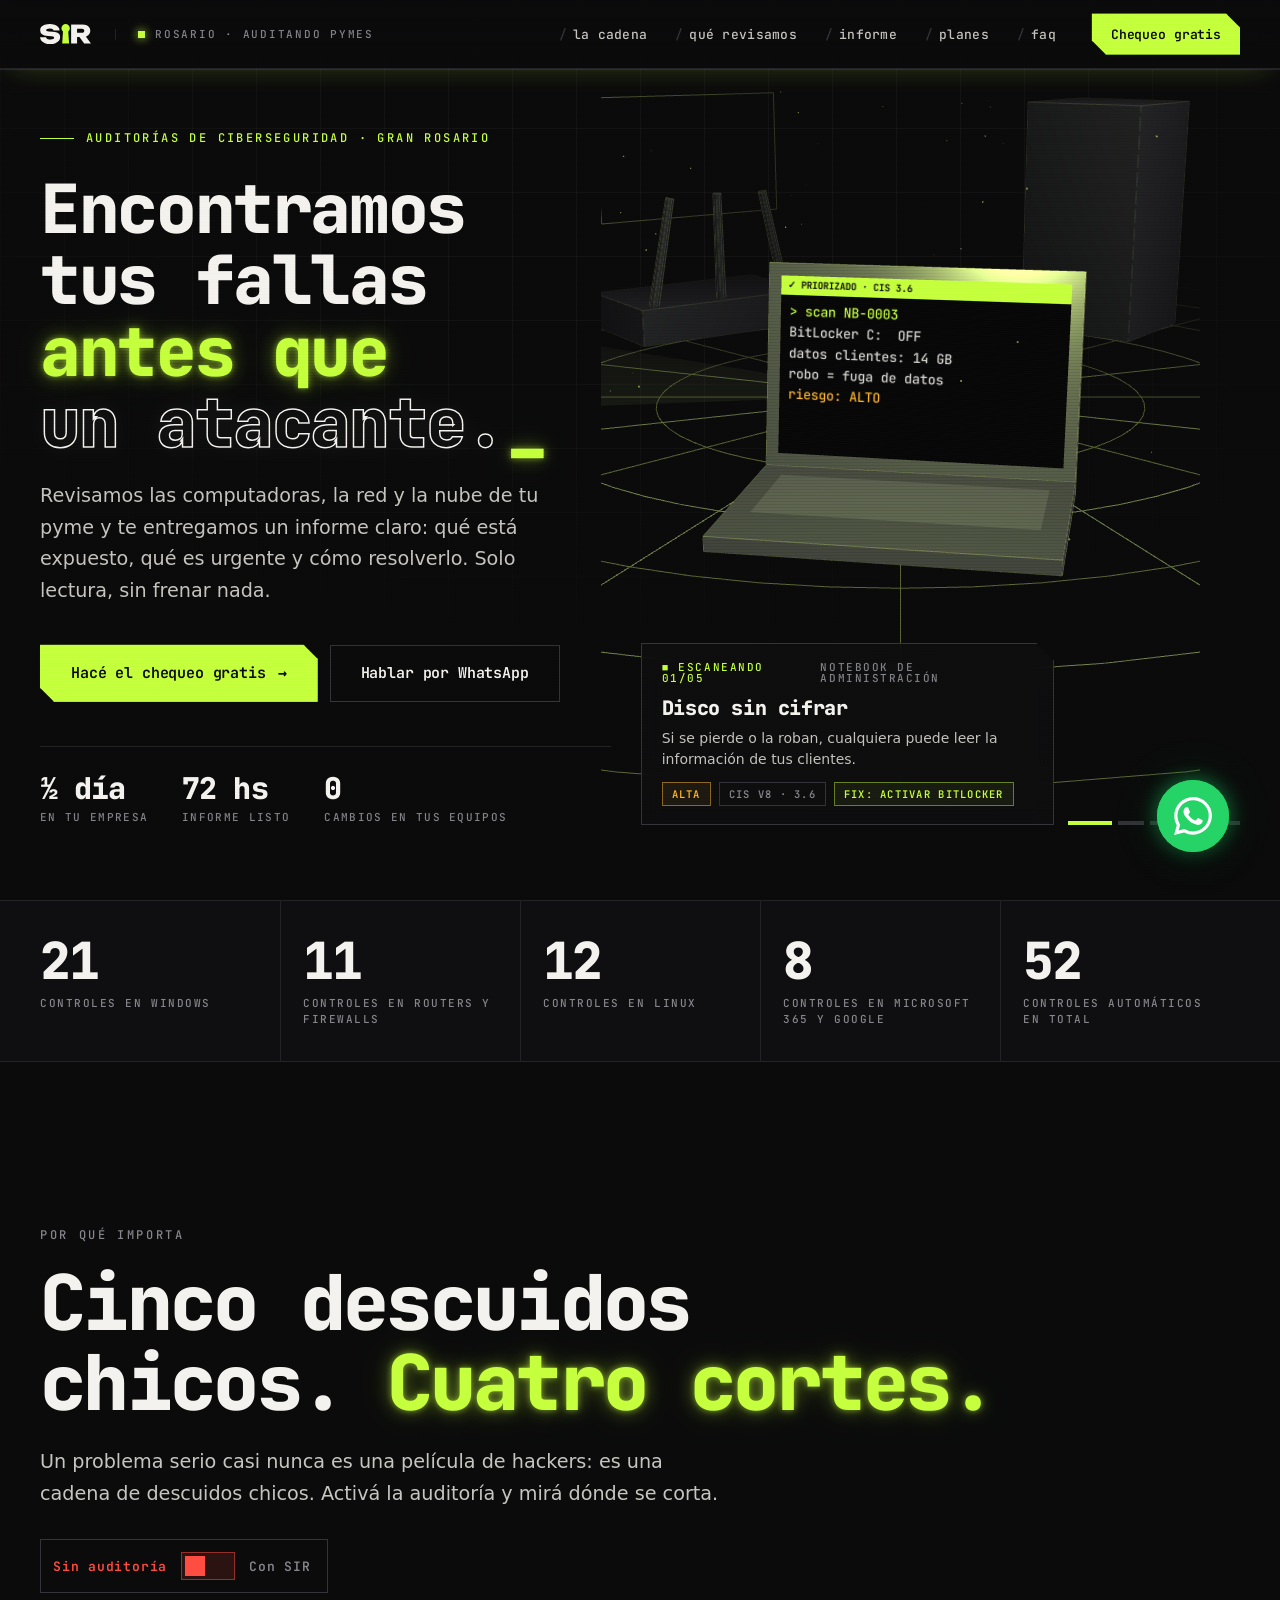
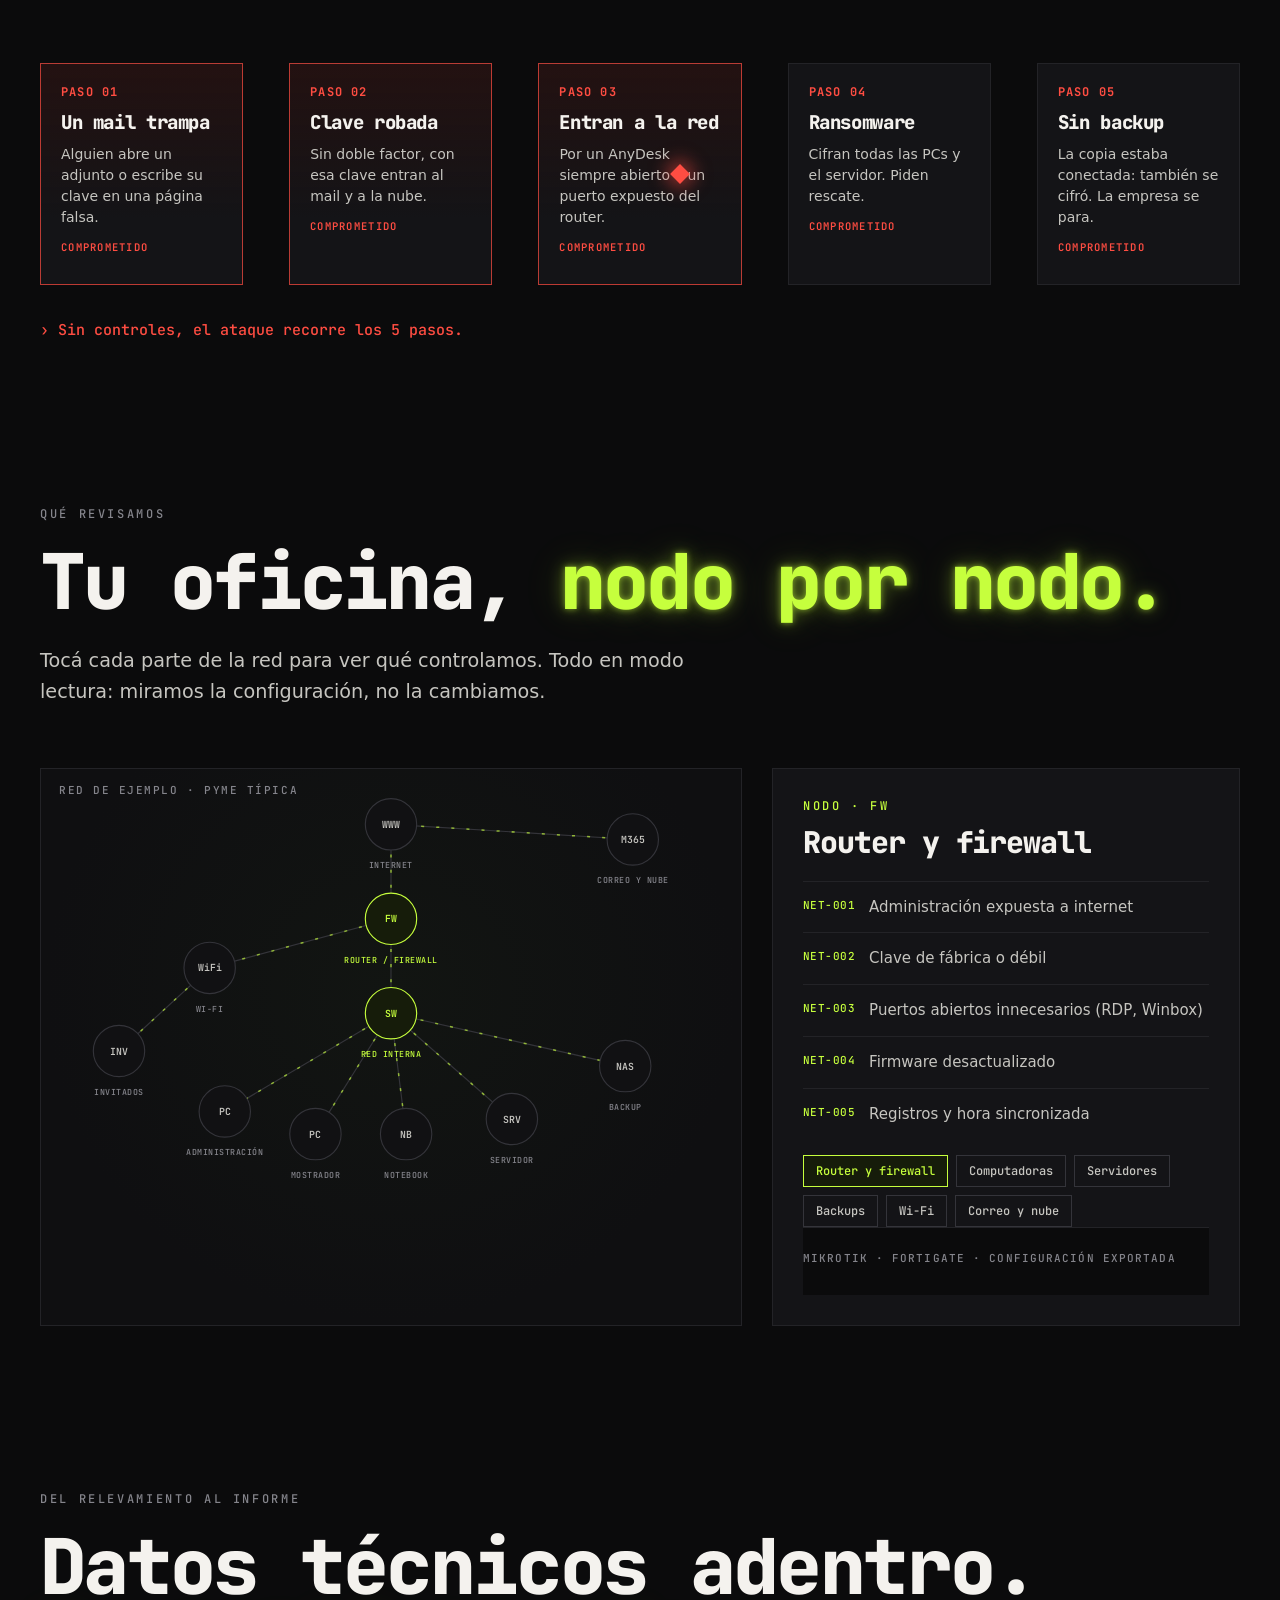
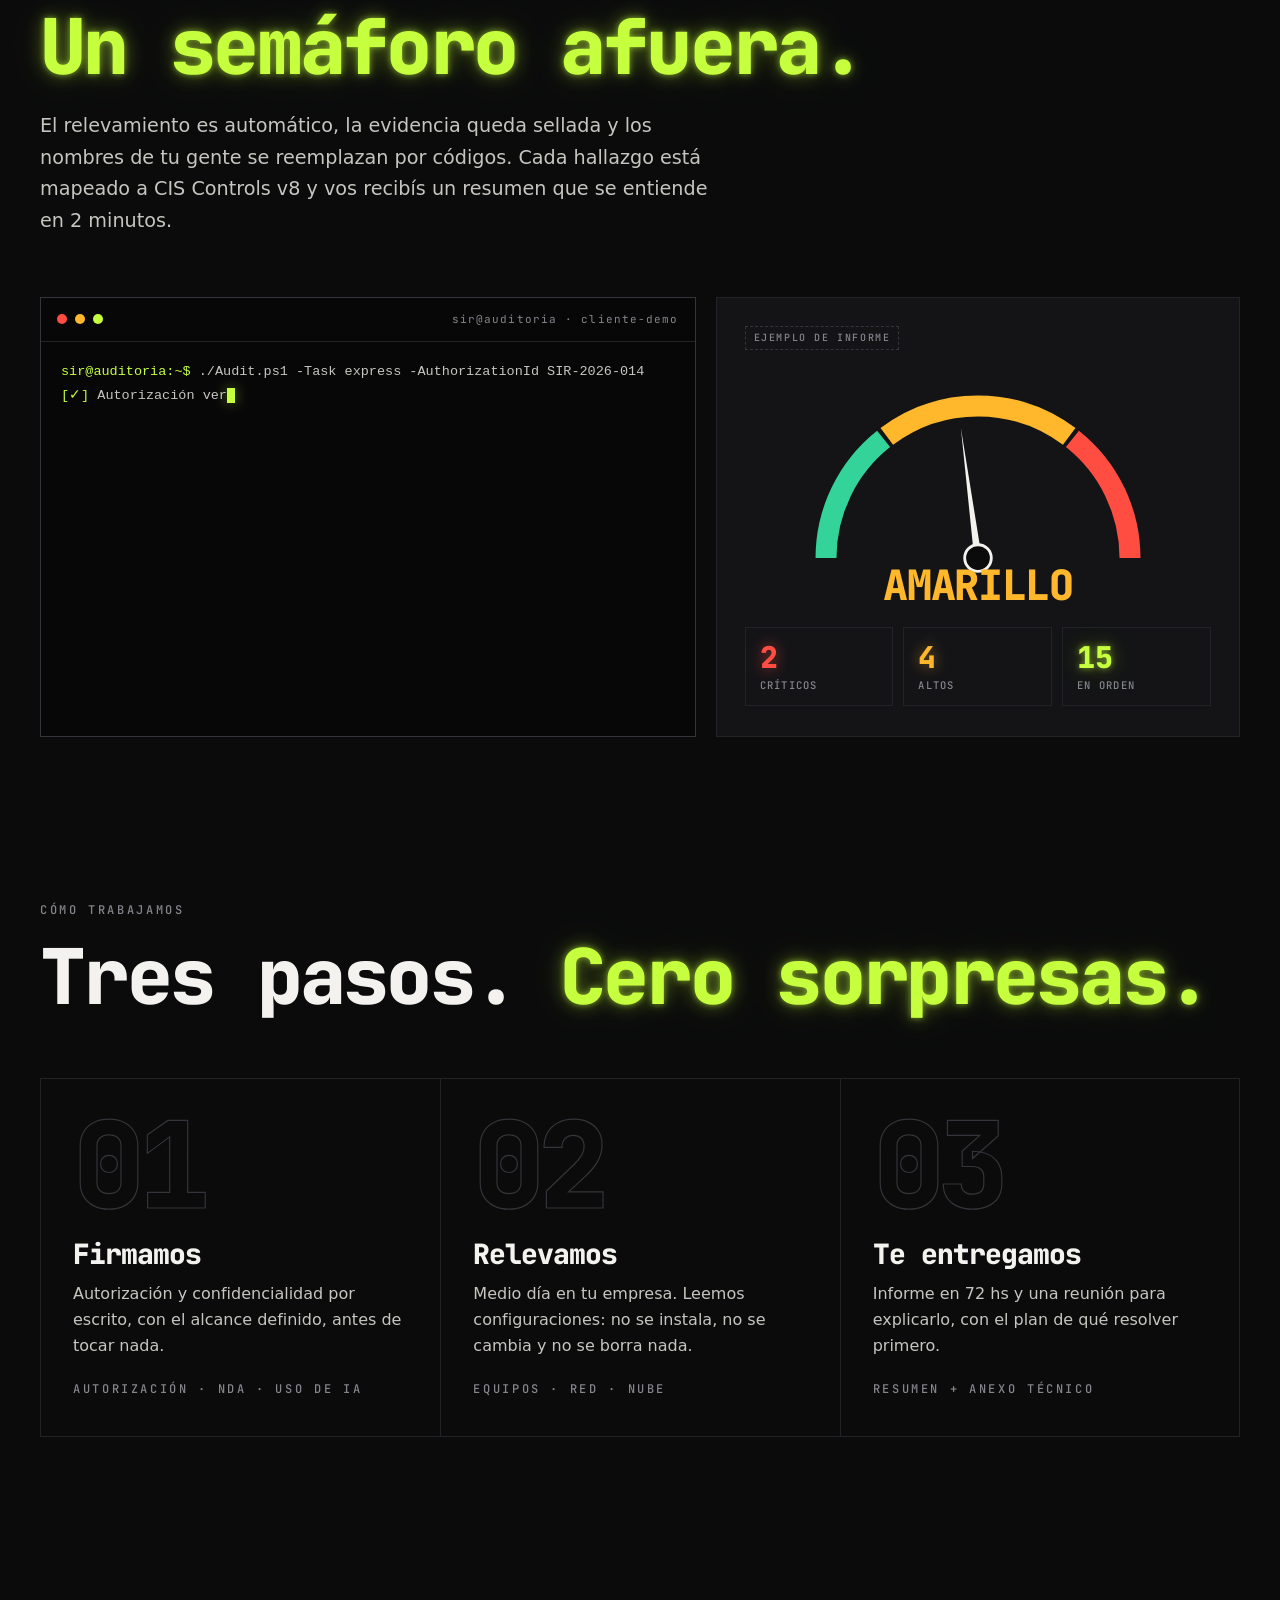
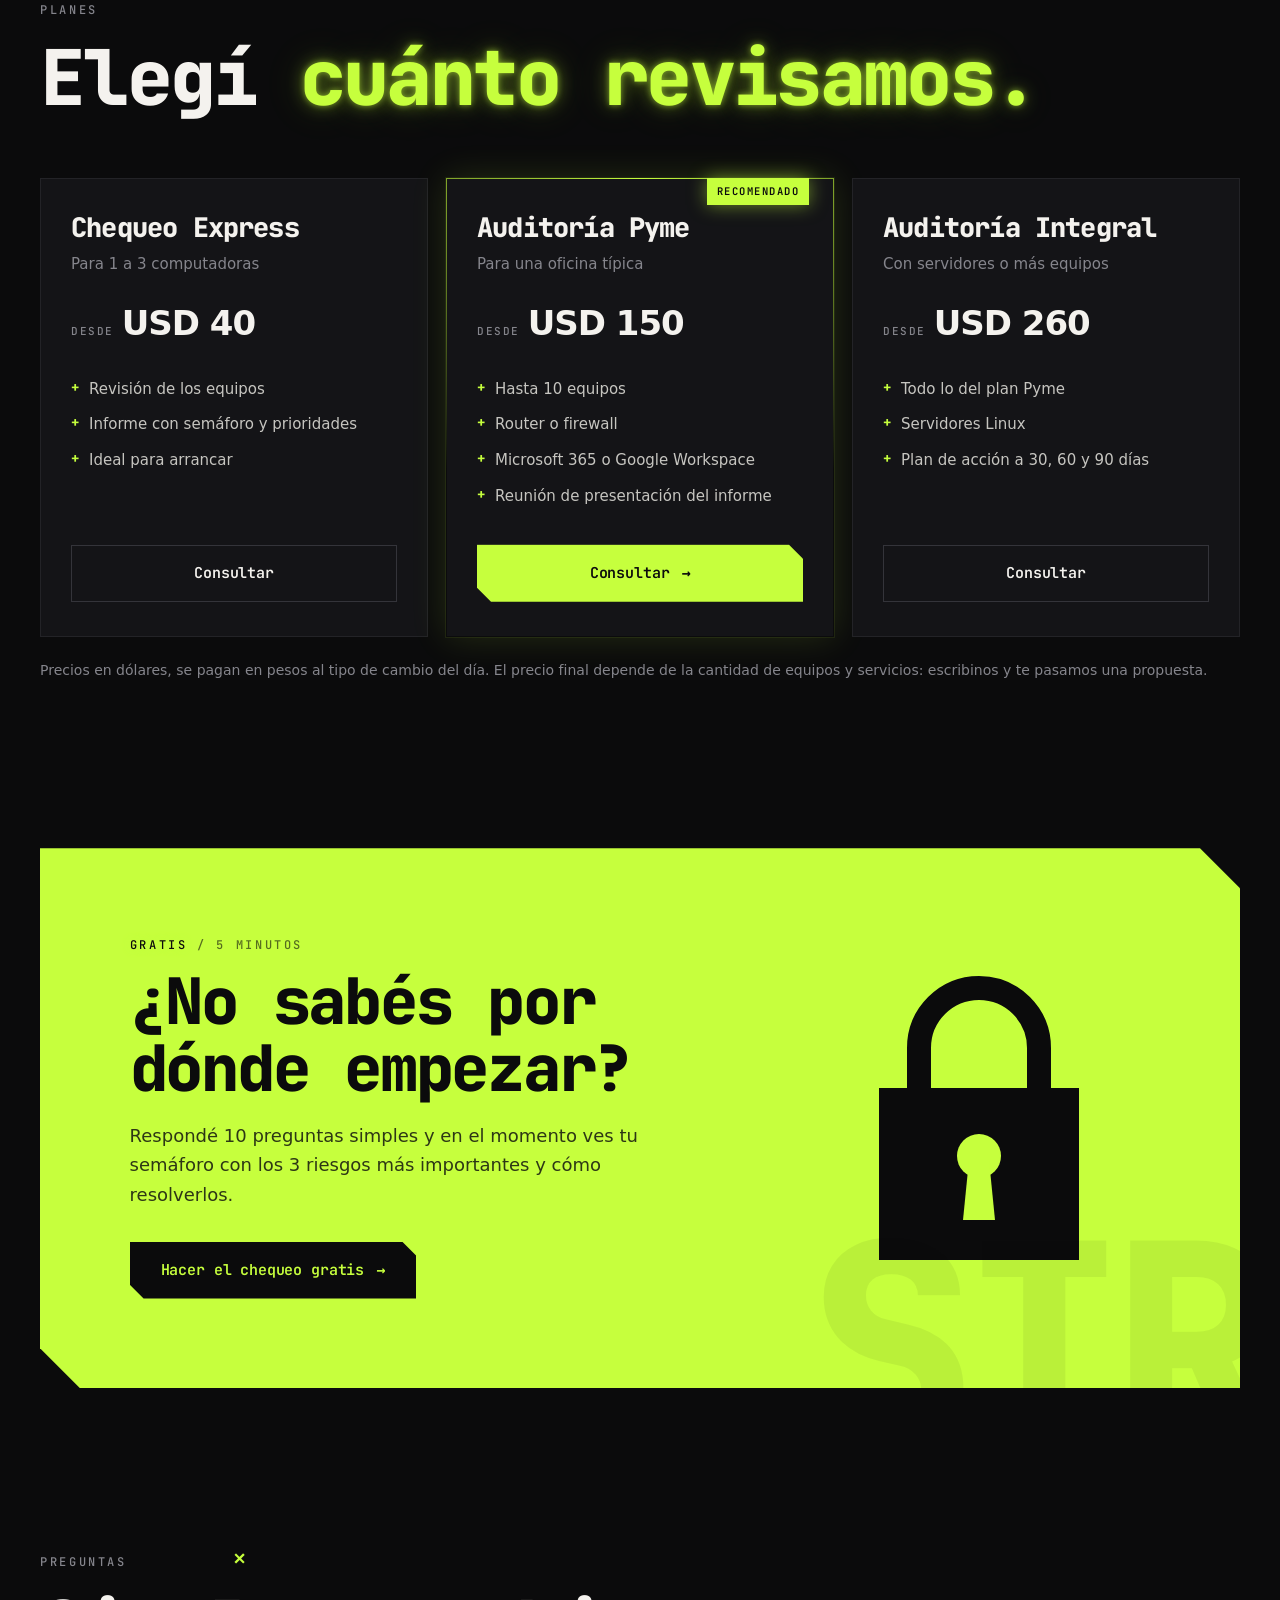
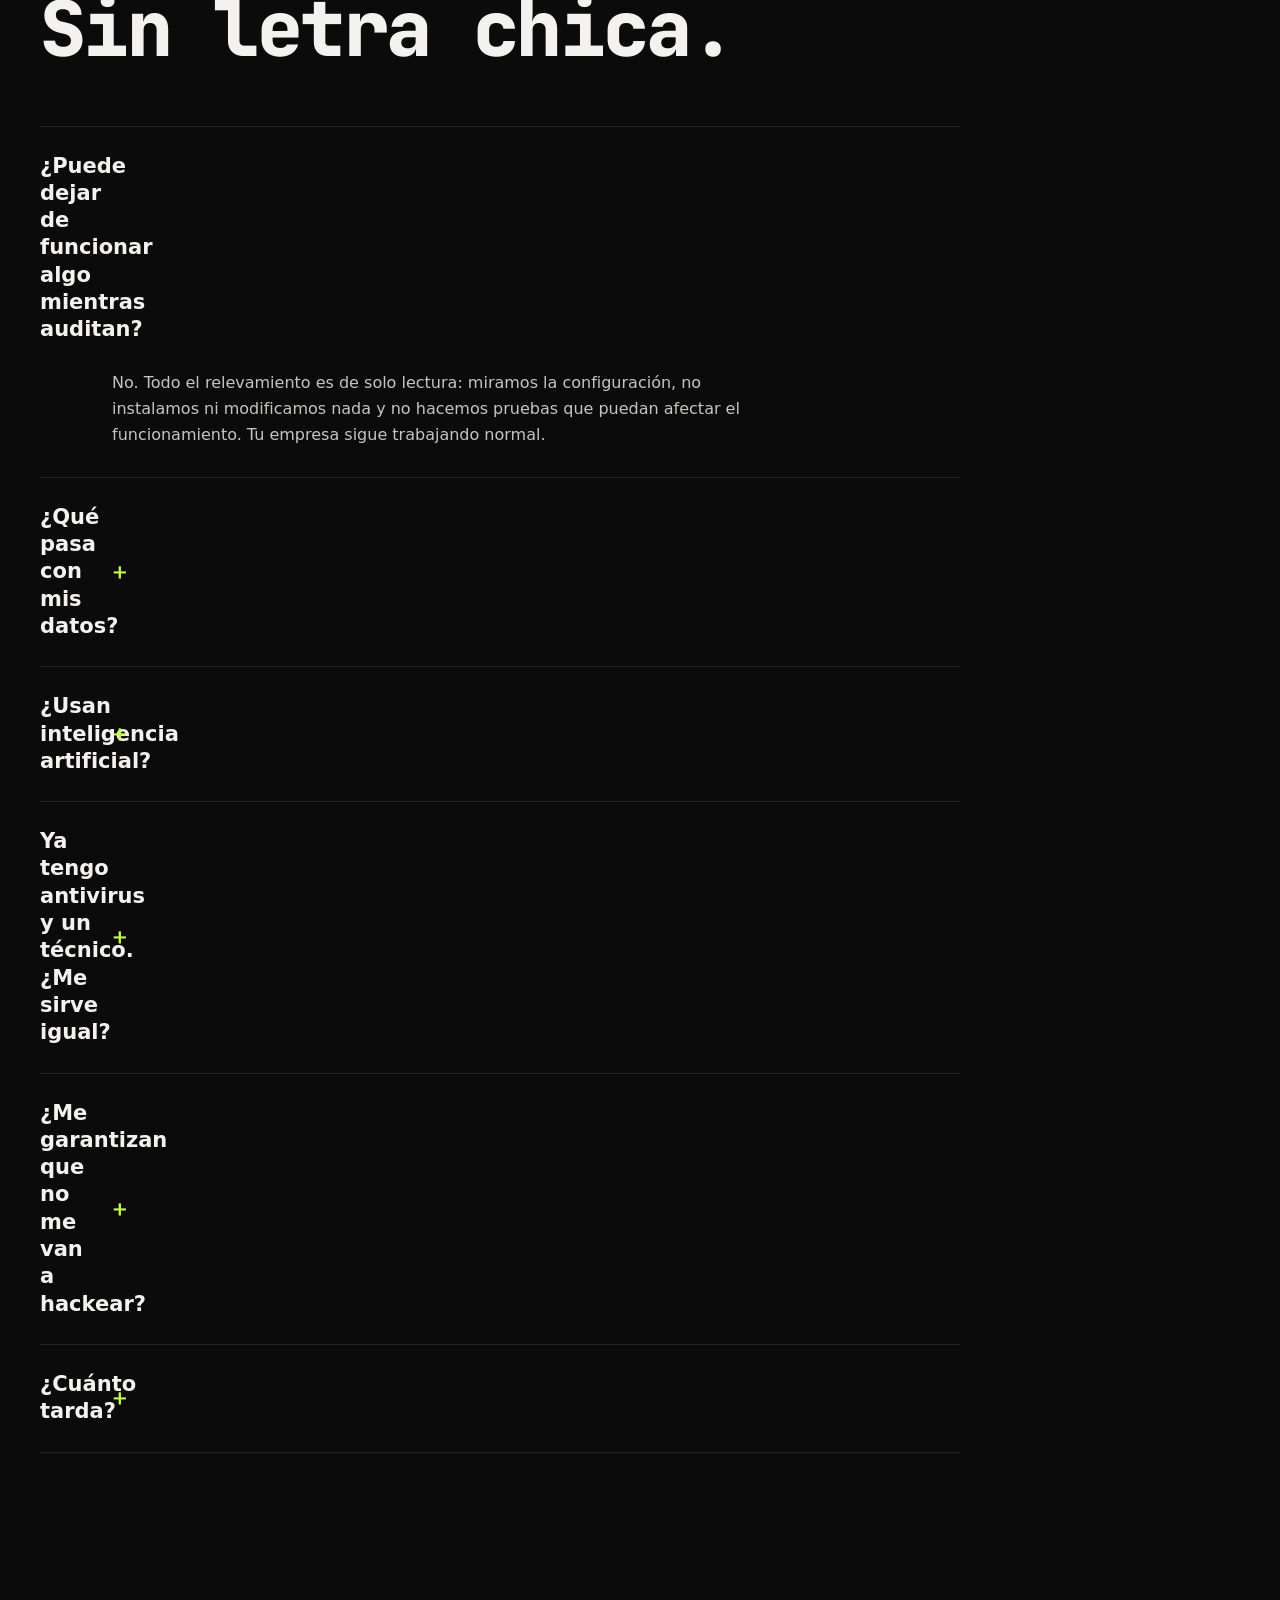
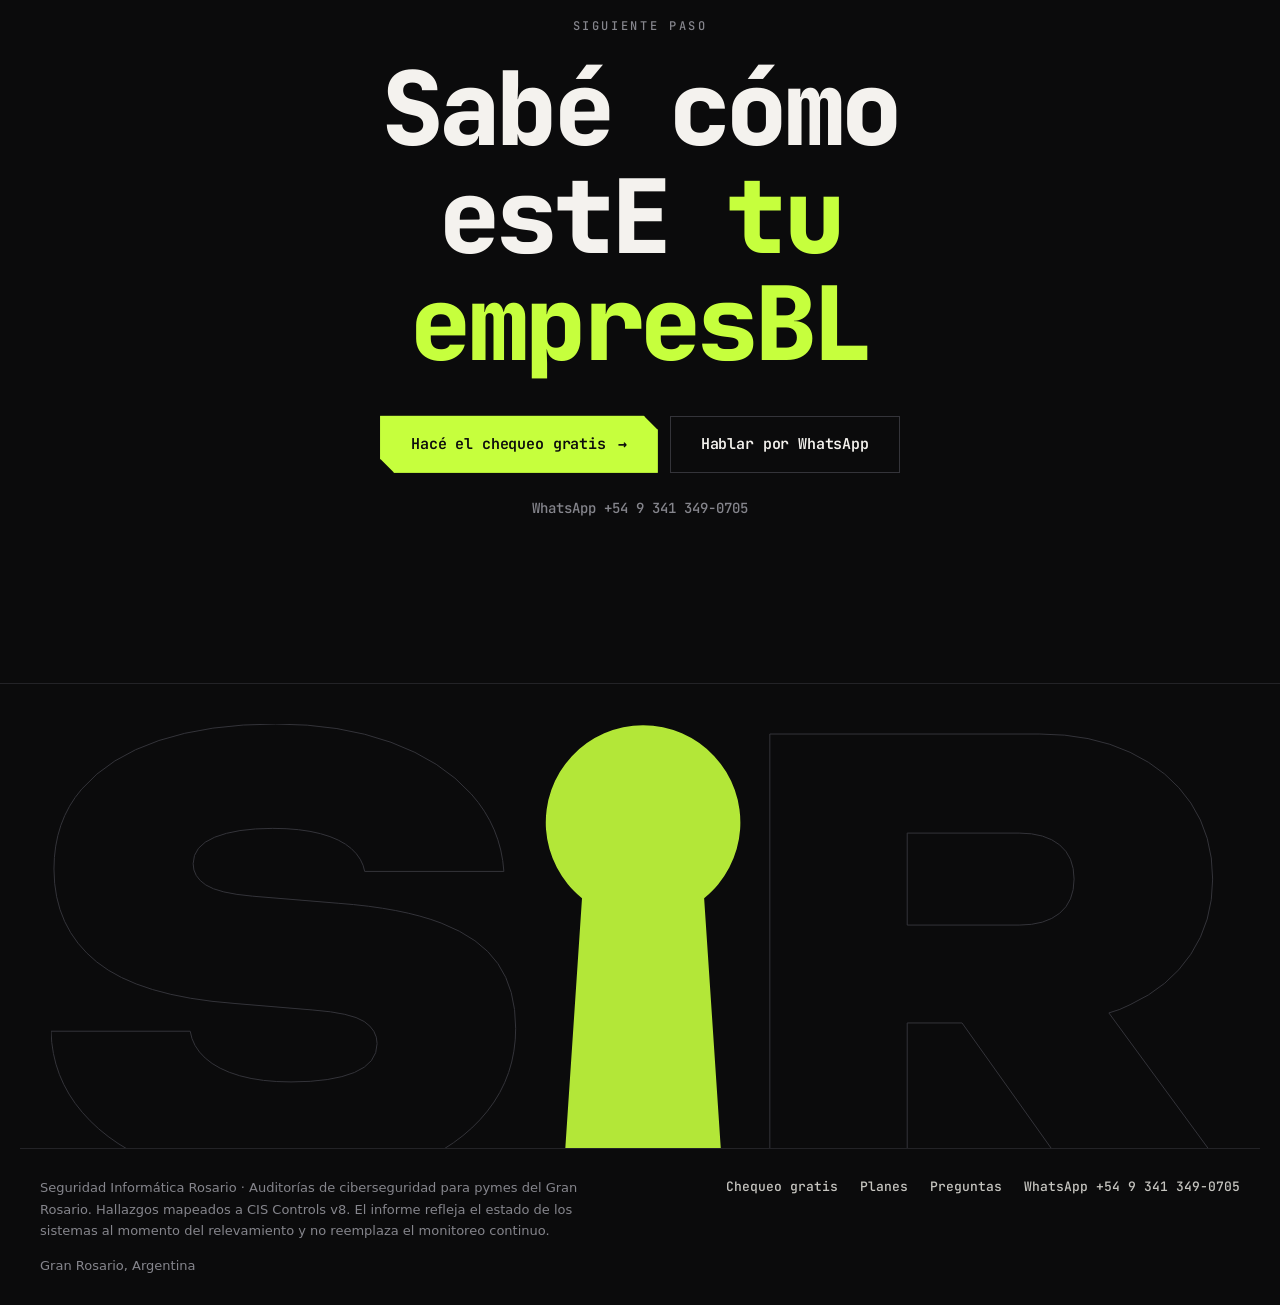
==== commit 805e096b: "Landing en sirseguridad.com.ar: tono, lectura, SEO y botón de WhatsApp - URLs canónicas y de vista p" ====
--- a/index.html
+++ b/index.html
@@ -11,9 +11,40 @@
 <meta property="og:type" content="website">
 <meta property="og:title" content="SIR · Seguridad Informática Rosario">
 <meta property="og:description" content="Encontramos tus fallas antes que un atacante. Hacé el chequeo gratis.">
-<meta property="og:image" content="https://gizeapp.github.io/sir-web/og.png">
-<meta property="og:url" content="https://gizeapp.github.io/sir-web/">
-<link rel="canonical" href="https://gizeapp.github.io/sir-web/">
+<meta property="og:image" content="https://sirseguridad.com.ar/og.png">
+<meta property="og:url" content="https://sirseguridad.com.ar/">
+<link rel="canonical" href="https://sirseguridad.com.ar/">
+<!-- Datos estructurados para buscadores (no es un script ejecutable: la CSP no lo bloquea). Mantenerlos iguales a la página. -->
+<script type="application/ld+json">
+{
+  "@context": "https://schema.org",
+  "@graph": [
+    {
+      "@type": "ProfessionalService",
+      "@id": "https://sirseguridad.com.ar/#sir",
+      "name": "SIR · Seguridad Informática Rosario",
+      "description": "Auditorías de ciberseguridad para pymes: equipos, red y nube, en modo solo lectura, con informe en 72 hs.",
+      "url": "https://sirseguridad.com.ar/",
+      "image": "https://sirseguridad.com.ar/og.png",
+      "telephone": "+54 9 341 349-0705",
+      "priceRange": "USD 40 - USD 260",
+      "address": { "@type": "PostalAddress", "addressLocality": "Rosario", "addressRegion": "Santa Fe", "addressCountry": "AR" },
+      "areaServed": { "@type": "AdministrativeArea", "name": "Gran Rosario" }
+    },
+    {
+      "@type": "FAQPage",
+      "mainEntity": [
+        { "@type": "Question", "name": "¿Puede dejar de funcionar algo mientras auditan?", "acceptedAnswer": { "@type": "Answer", "text": "No. Todo el relevamiento es de solo lectura: miramos la configuración, no instalamos ni modificamos nada y no hacemos pruebas que puedan afectar el funcionamiento. Tu empresa sigue trabajando normal." } },
+        { "@type": "Question", "name": "¿Qué pasa con mis datos?", "acceptedAnswer": { "@type": "Answer", "text": "Antes de cualquier análisis, los nombres de equipos, usuarios y direcciones se reemplazan por códigos. Firmamos un acuerdo de confidencialidad y, al cerrar el trabajo, la información se destruye de forma segura." } },
+        { "@type": "Question", "name": "¿Usan inteligencia artificial?", "acceptedAnswer": { "@type": "Answer", "text": "Sí, para acelerar el análisis y la redacción del informe. Siempre con los datos ya reemplazados por códigos, y cada hallazgo lo revisa una persona antes de llegar a vos. Lo dejamos por escrito en el acuerdo." } },
+        { "@type": "Question", "name": "Ya tengo antivirus y un técnico. ¿Me sirve igual?", "acceptedAnswer": { "@type": "Answer", "text": "Sí. El antivirus es una sola capa, y la auditoría no reemplaza a tu técnico: le da una mirada externa y una lista priorizada para trabajar." } },
+        { "@type": "Question", "name": "¿Me garantizan que no me van a hackear?", "acceptedAnswer": { "@type": "Answer", "text": "Nadie serio puede garantizar eso. Lo que te damos es visibilidad: saber en qué estado real está tu empresa y qué conviene resolver primero para bajar el riesgo." } },
+        { "@type": "Question", "name": "¿Cuánto tarda?", "acceptedAnswer": { "@type": "Answer", "text": "En una pyme típica, medio día en tu empresa y el informe dentro de las 72 horas." } }
+      ]
+    }
+  ]
+}
+</script>
 <meta name="twitter:card" content="summary_large_image">
 <link rel="icon" type="image/png" href="favicon.png">
 <link rel="apple-touch-icon" href="apple-touch-icon.png">
@@ -31,7 +62,7 @@
   --red:#FF4D42; --amber:#FFB72B; --green:#34D399;
   --display:'JetBrains Mono',ui-monospace,'DejaVu Sans Mono',Consolas,monospace;
   --brand:'Unbounded','Arial Black',sans-serif;
-  --body:'JetBrains Mono',ui-monospace,'DejaVu Sans Mono',Consolas,monospace;
+  --body:system-ui,-apple-system,'Segoe UI',Roboto,'Helvetica Neue',Arial,sans-serif;   /* texto corrido en sans legible; la mono queda para datos y etiquetas */
   --mono:'JetBrains Mono',ui-monospace,Consolas,monospace;
   color-scheme:dark;
 }
@@ -50,6 +81,7 @@
 .tag b{color:var(--lime);font-weight:500}
 .h2{font-size:clamp(36px,6vw,82px);margin-top:20px}
 .lead{color:var(--soft);font-size:clamp(17px,1.5vw,20px);max-width:56ch;margin-top:22px}
+.hero .lead{max-width:27em}   /* que no llegue al 3D: ~60 caracteres por línea */
 section{position:relative}
 .pad{padding-block:clamp(90px,13vw,170px)}
 
@@ -102,24 +134,25 @@
 .reticle.big::after{inset:27px}
 
 /* ---------- WhatsApp flotante ---------- */
-.wa-float{position:fixed;z-index:65;right:max(18px,env(safe-area-inset-right,0px));bottom:max(18px,env(safe-area-inset-bottom,0px));display:flex;flex-direction:column;align-items:flex-end;gap:12px;pointer-events:none}
+.wa-float{position:fixed;z-index:65;right:max(clamp(24px,4vw,56px),env(safe-area-inset-right,0px));bottom:max(clamp(24px,4vw,48px),env(safe-area-inset-bottom,0px));display:flex;flex-direction:column;align-items:flex-end;gap:12px;pointer-events:none}
 .wa-float > *{pointer-events:auto}
-.wa-btn{position:relative;display:grid;place-items:center;width:58px;height:58px;border-radius:50%;background:#25D366;color:#fff;box-shadow:0 10px 30px rgba(0,0,0,.45),0 0 0 1px rgba(255,255,255,.08) inset;transition:transform .2s ease-out,box-shadow .2s}
-.wa-btn svg{width:30px;height:30px;fill:currentColor}
+.wa-btn{position:relative;display:grid;place-items:center;width:72px;height:72px;border-radius:50%;background:#25D366;color:#fff;box-shadow:0 10px 30px rgba(0,0,0,.45),0 0 0 1px rgba(255,255,255,.08) inset;transition:transform .2s ease-out,box-shadow .2s}
+.wa-btn svg{width:38px;height:38px;fill:currentColor}
 .wa-btn:hover{transform:translateY(-2px) scale(1.04);box-shadow:0 14px 34px rgba(0,0,0,.5)}
 .wa-btn:focus-visible{outline:2px solid var(--lime);outline-offset:4px}
 .wa-btn::after{content:"";position:absolute;inset:0;border-radius:50%;border:2px solid #25D366;animation:wa-ring 2.6s ease-out 3}
 @keyframes wa-ring{0%{transform:scale(1);opacity:.7}100%{transform:scale(1.6);opacity:0}}
-.wa-bubble{position:relative;max-width:250px;background:var(--panel);border:1px solid var(--line-2,#3A3A40);padding:14px 36px 14px 16px;font:400 14px/1.45 var(--mono);color:var(--soft);box-shadow:0 12px 32px rgba(0,0,0,.45);transform-origin:bottom right;animation:wa-in .35s cubic-bezier(.2,.8,.2,1)}
+.wa-bubble{position:relative;max-width:250px;background:var(--panel);border:1px solid var(--line-2,#3A3A40);padding:14px 36px 14px 16px;font:400 15px/1.45 var(--body);color:var(--soft);box-shadow:0 12px 32px rgba(0,0,0,.45);transform-origin:bottom right;animation:wa-in .35s cubic-bezier(.2,.8,.2,1)}
 .wa-bubble[hidden]{display:none}
 .wa-bubble b{display:block;color:var(--paper);font-weight:600;margin-bottom:2px}
 .wa-bubble a{color:var(--lime);text-decoration:none}
 .wa-bubble a:hover{text-decoration:underline}
-.wa-bubble::after{content:"";position:absolute;right:22px;bottom:-7px;width:12px;height:12px;background:var(--panel);border-right:1px solid var(--line-2,#3A3A40);border-bottom:1px solid var(--line-2,#3A3A40);transform:rotate(45deg)}
+.wa-bubble::after{content:"";position:absolute;right:30px;bottom:-7px;width:12px;height:12px;background:var(--panel);border-right:1px solid var(--line-2,#3A3A40);border-bottom:1px solid var(--line-2,#3A3A40);transform:rotate(45deg)}
 .wa-x{position:absolute;top:6px;right:6px;width:26px;height:26px;border:0;background:transparent;color:var(--mute);font:400 18px/1 var(--mono);cursor:pointer}
 .wa-x:hover{color:var(--paper)}
 @keyframes wa-in{from{opacity:0;transform:translateY(8px) scale(.96)}to{opacity:1;transform:none}}
 @media (prefers-reduced-motion:reduce){.wa-btn::after{animation:none;display:none}.wa-bubble{animation:none}}
+@media (max-width:600px){.wa-btn{width:64px;height:64px}.wa-btn svg{width:34px;height:34px}.wa-bubble::after{right:26px}}
 @media print{.wa-float{display:none}}
 
 /* ---------- Neón: brillo en los acentos (lima de marca, severidades y WhatsApp) ---------- */
@@ -143,10 +176,6 @@
 @media (prefers-reduced-motion:reduce){.hero h1 .lime{animation:none}}
 
 /* ---------- Arranque ---------- */
-#boot{position:fixed;inset:0;z-index:100;background:var(--ink);display:grid;place-items:center;font:500 14px/1.9 var(--mono);color:var(--mute);transition:transform .7s cubic-bezier(.7,0,.2,1)}
-#boot.out{transform:translateY(-100%)}
-#boot .l{opacity:0;animation:in .01s forwards}
-#boot .ok{color:var(--lime)}
 @keyframes in{to{opacity:1}}
 
 /* =============== HERO =============== */
@@ -301,6 +330,20 @@
 .p-step:hover::after{transform:scaleX(1)}
 @media (max-width:900px){.proto{grid-template-columns:1fr}.p-step{border-left:0;border-top:1px solid var(--line)}.p-step:first-child{border-top:0}}
 
+/* =============== QUIÉN AUDITA =============== */
+.who{display:grid;grid-template-columns:minmax(0,340px) minmax(0,1fr);gap:clamp(32px,6vw,90px);align-items:center;margin-top:60px}
+.who-photo{position:relative;aspect-ratio:4/5;background:var(--panel);border:1px solid var(--line-2);overflow:hidden}
+.who-photo img{display:block;width:100%;height:100%;object-fit:cover;filter:grayscale(1) contrast(1.05)}
+.who-photo::after{content:"";position:absolute;left:0;bottom:0;width:100%;height:4px;background:var(--lime)}
+.who-name{font-size:clamp(34px,4.6vw,64px)}
+.who-role{margin-top:14px;font:500 13px/1.5 var(--mono);letter-spacing:.08em;text-transform:uppercase;color:var(--lime)}
+.who p.txt{color:var(--soft);font-size:clamp(16px,1.3vw,18px);max-width:60ch;margin-top:22px}
+.who ul{list-style:none;padding:0;margin:26px 0 0;display:grid;gap:10px}
+.who li{display:flex;gap:12px;align-items:baseline;color:var(--paper)}
+.who li::before{content:"✓";color:var(--lime);font:700 14px/1 var(--mono)}
+.who .cta-row{margin-top:32px}
+@media (max-width:760px){.who{grid-template-columns:1fr}.who-photo{max-width:260px}}
+
 /* =============== PLANES =============== */
 .plans{display:grid;grid-template-columns:repeat(3,1fr);gap:18px;margin-top:60px;align-items:stretch;perspective:1200px}
 .plan{position:relative;background:var(--panel);border:1px solid var(--line);padding:34px 30px;display:flex;flex-direction:column;gap:10px;transform-style:preserve-3d;transition:transform .2s ease-out,border-color .3s}
@@ -358,6 +401,10 @@
 .mega svg{display:block;width:min(92vw,1180px);height:auto;aspect-ratio:1997/784;overflow:visible}
 .foot{display:flex;flex-wrap:wrap;justify-content:space-between;gap:14px 30px;padding-block:28px;color:var(--mute);font-size:13px;border-top:1px solid var(--line);position:relative;background:var(--ink)}
 .foot p{max-width:70ch}
+.foot-links{display:flex;flex-wrap:wrap;gap:6px 22px}
+.foot-links a{color:var(--soft);text-decoration:none;font:500 13px/1.6 var(--mono)}
+.foot-links a:hover{color:var(--lime)}
+.foot-links a:focus-visible{outline:2px solid var(--lime);outline-offset:3px}
 
 /* Revelado suave (el contenido ya está visible; solo se desplaza un poco) */
 .rv{transition:transform .9s cubic-bezier(.2,.8,.2,1),opacity .9s}
@@ -377,8 +424,6 @@
 <div class="scanlines" aria-hidden="true"></div>
 <div class="reticle" aria-hidden="true"></div>
 
-<div id="boot" aria-hidden="true"><div id="bootlog"></div></div>
-
 <svg width="0" height="0" style="position:absolute" aria-hidden="true">
   <symbol id="sirwm" viewBox="0 0 1997 784"><path style="fill:var(--wm-l,currentColor);stroke:var(--wm-s,none);stroke-width:var(--wm-sw,0)" vector-effect="non-scaling-stroke" d="M0 521L0 521L236 521Q240 547 261.5 566.5Q283 586 320 596.5Q357 607 407 607L407 607Q476 607 514.5 591Q553 575 553 542L553 542Q553 519 531 504.5Q509 490 444 485L444 485L312 474Q150 462 77.5 403.5Q5 345 5 246L5 246Q5 165 52 110.5Q99 56 183 28Q267 0 381 0L381 0Q491 0 576.5 31Q662 62 712.5 118.5Q763 175 768 250L768 250L532 250Q528 228 509.5 211.5Q491 195 457 186Q423 177 376 177L376 177Q314 177 277.5 192Q241 207 241 237L241 237Q241 259 262.5 273Q284 287 342 292L342 292L487 304Q595 312 661.5 337.5Q728 363 758 406.5Q788 450 788 516L788 516Q788 596 740 656.5Q692 717 605.5 750.5Q519 784 403 784L403 784Q284 784 194 751Q104 718 53 658.5Q2 599 0 521ZM1545 507L1452 507L1452 767L1219 767L1219 17L1677 17Q1764 17 1830 48Q1896 79 1933 134Q1970 189 1970 263L1970 263Q1970 335 1933 390.5Q1896 446 1830 476L1830 476Q1813 485 1794 490L1794 490L1997 767L1730 767L1545 507ZM1452 185L1452 341L1642 341Q1686 341 1710.5 321Q1735 301 1735 263Q1735 225 1710.5 205Q1686 185 1642 185L1642 185L1452 185Z"/><path style="fill:var(--wm-k,#C6FF3D)" d="M869 767L900.5 295.5A165 165 0 1 1 1107.6 295.5L1139 767Z"/></symbol>
 </svg>
@@ -388,7 +433,7 @@
     <a class="logo" href="#top" aria-label="SIR, inicio"><svg viewBox="0 0 1997 784" aria-hidden="true"><use href="#sirwm"/></svg></a>
     <div class="status"><i></i>Rosario · auditando pymes</div>
     <nav class="links" aria-label="Principal">
-      <a href="#ataque">ataque</a><a href="#red">qué revisamos</a><a href="#informe">informe</a><a href="#planes">planes</a><a href="#faq">faq</a>
+      <a href="#ataque">la cadena</a><a href="#red">qué revisamos</a><a href="#informe">informe</a><a href="#planes">planes</a><a href="#faq">faq</a>
     </nav>
     <a class="btn btn-lime btn-sm" href="chequeo.html">Chequeo gratis</a>
   </div>
@@ -446,9 +491,9 @@
   <div class="wrap">
     <div class="chain-head">
       <div>
-        <div class="tag"><b>01</b> / Anatomía de un ataque</div>
-        <h2 class="h2 rv" data-decrypt>Así se para <span class="lime">una pyme.</span></h2>
-        <p class="lead">Un ataque típico no es una película de hackers: es una cadena de descuidos chicos. Activá la auditoría y mirá dónde se corta.</p>
+        <div class="tag">Por qué importa</div>
+        <h2 class="h2 rv" data-decrypt>Cinco descuidos chicos. <span class="lime">Cuatro cortes.</span></h2>
+        <p class="lead">Un problema serio casi nunca es una película de hackers: es una cadena de descuidos chicos. Activá la auditoría y mirá dónde se corta.</p>
       </div>
       <button class="switch" id="sw" role="switch" aria-checked="false"><span class="lbl-off">Sin auditoría</span><span class="t" aria-hidden="true"></span><span class="lbl-on">Con SIR</span></button>
     </div>
@@ -471,7 +516,7 @@
 <!-- ================= MAPA DE RED ================= -->
 <section class="pad" id="red" style="padding-top:0">
   <div class="wrap">
-    <div class="tag"><b>02</b> / Qué revisamos</div>
+    <div class="tag">Qué revisamos</div>
     <h2 class="h2 rv" data-decrypt>Tu oficina, <span class="lime">nodo por nodo.</span></h2>
     <p class="lead">Tocá cada parte de la red para ver qué controlamos. Todo en modo lectura: miramos la configuración, no la cambiamos.</p>
     <div class="map-grid">
@@ -496,9 +541,9 @@
 <!-- ================= CONSOLA + INDICADOR ================= -->
 <section class="pad" id="informe" style="padding-top:0">
   <div class="wrap">
-    <div class="tag"><b>03</b> / Del escaneo al informe</div>
+    <div class="tag">Del relevamiento al informe</div>
     <h2 class="h2 rv" data-decrypt>Datos técnicos adentro. <span class="lime">Un semáforo afuera.</span></h2>
-    <p class="lead">El relevamiento es automático, la evidencia queda sellada y los nombres de tu gente se reemplazan por códigos. Vos recibís un resumen que se entiende en 2 minutos.</p>
+    <p class="lead">El relevamiento es automático, la evidencia queda sellada y los nombres de tu gente se reemplazan por códigos. Cada hallazgo está mapeado a CIS Controls v8 y vos recibís un resumen que se entiende en 2 minutos.</p>
     <div class="ops" id="ops">
       <div class="term">
         <div class="term-top"><i></i><i></i><i></i><span>sir@auditoria · cliente-demo</span></div>
@@ -527,24 +572,49 @@
 <!-- ================= PROTOCOLO ================= -->
 <section class="pad" id="protocolo" style="padding-top:0">
   <div class="wrap">
-    <div class="tag"><b>04</b> / Protocolo</div>
+    <div class="tag">Cómo trabajamos</div>
     <h2 class="h2 rv" data-decrypt>Tres pasos. <span class="lime">Cero sorpresas.</span></h2>
     <div class="proto">
-      <div class="p-step"><div class="big">01</div><h3>Firmamos</h3><p>Autorización y confidencialidad por escrito, con el alcance definido, antes de tocar nada.</p><span class="tag">Marco legal argentino</span></div>
+      <div class="p-step"><div class="big">01</div><h3>Firmamos</h3><p>Autorización y confidencialidad por escrito, con el alcance definido, antes de tocar nada.</p><span class="tag">Autorización · NDA · uso de IA</span></div>
       <div class="p-step"><div class="big">02</div><h3>Relevamos</h3><p>Medio día en tu empresa. Leemos configuraciones: no se instala, no se cambia y no se borra nada.</p><span class="tag">Equipos · red · nube</span></div>
       <div class="p-step"><div class="big">03</div><h3>Te entregamos</h3><p>Informe en 72 hs y una reunión para explicarlo, con el plan de qué resolver primero.</p><span class="tag">Resumen + anexo técnico</span></div>
     </div>
   </div>
 </section>
 
+<!-- ================= QUIÉN AUDITA =================
+     Queda oculta (hidden) hasta tener los datos reales: nombre, foto y LinkedIn.
+     Para publicarla: completar los [[...]], guardar la foto como quien-audita.jpg (4:5, ~800×1000) y sacar "hidden". -->
+<section class="pad" id="quien" style="padding-top:0" hidden>
+  <div class="wrap">
+    <div class="tag">Quién audita</div>
+    <div class="who">
+      <div class="who-photo"><img src="quien-audita.jpg" alt="[[NOMBRE APELLIDO]], auditor de SIR" width="800" height="1000" loading="lazy"></div>
+      <div>
+        <h2 class="who-name rv" data-decrypt>[[NOMBRE APELLIDO]]</h2>
+        <p class="who-role">Estudiante avanzado de la Tecnicatura Universitaria en Ciberseguridad · UGR</p>
+        <p class="txt">Hago cada relevamiento en persona y firmo la autorización y la confidencialidad con mi nombre. La automatización y la IA aceleran el análisis, pero cada hallazgo lo reviso yo antes de que llegue a vos.</p>
+        <ul>
+          <li>Solo trabajo con autorización firmada y alcance por escrito.</li>
+          <li>Confidencialidad (NDA) y datos reemplazados por códigos.</li>
+          <li>Hallazgos con estándar: CIS Controls v8, no opiniones sueltas.</li>
+        </ul>
+        <div class="cta-row">
+          <a class="btn btn-line" href="[[URL LINKEDIN]]" target="_blank" rel="noopener me">Ver LinkedIn</a>
+          <a class="btn btn-lime" href="https://wa.me/5493413490705?text=Hola%20SIR!%20Quiero%20consultar%20por%20una%20auditor%C3%ADa." target="_blank" rel="noopener">Escribime por WhatsApp <span class="arr" aria-hidden="true">→</span></a>
+        </div>
+      </div>
+    </div>
+  </div>
+</section>
+
 <!-- ================= PLANES ================= -->
 <section class="pad" id="planes" style="padding-top:0">
   <div class="wrap">
-    <div class="tag"><b>05</b> / Planes</div>
-    <h2 class="h2 rv" data-decrypt>Elegí tu <span class="lime">nivel de acceso.</span></h2>
+    <div class="tag">Planes</div>
+    <h2 class="h2 rv" data-decrypt>Elegí <span class="lime">cuánto revisamos.</span></h2>
     <div class="plans">
       <article class="plan tilt">
-        <span class="lvl">Nivel 1</span>
         <h3>Chequeo Express</h3>
         <p class="for">Para 1 a 3 computadoras</p>
         <p class="price"><small>Desde</small><b>USD 40</b></p>
@@ -553,7 +623,6 @@
       </article>
       <article class="plan best tilt">
         <span class="badge">Recomendado</span>
-        <span class="lvl">Nivel 2</span>
         <h3>Auditoría Pyme</h3>
         <p class="for">Para una oficina típica</p>
         <p class="price"><small>Desde</small><b>USD 150</b></p>
@@ -561,7 +630,6 @@
         <a class="btn btn-lime" href="https://wa.me/5493413490705?text=Hola%20SIR!%20Quiero%20consultar%20por%20la%20Auditor%C3%ADa%20Pyme." target="_blank" rel="noopener">Consultar <span class="arr" aria-hidden="true">→</span></a>
       </article>
       <article class="plan tilt">
-        <span class="lvl">Nivel 3</span>
         <h3>Auditoría Integral</h3>
         <p class="for">Con servidores o más equipos</p>
         <p class="price"><small>Desde</small><b>USD 260</b></p>
@@ -596,20 +664,20 @@
 <!-- ================= FAQ ================= -->
 <section class="pad" id="faq" style="padding-top:0">
   <div class="wrap">
-    <div class="tag"><b>06</b> / Preguntas</div>
+    <div class="tag">Preguntas</div>
     <h2 class="h2 rv" data-decrypt>Sin letra chica.</h2>
     <div class="faq">
-      <details open><summary><span class="q">Q.01</span>¿Puede dejar de funcionar algo mientras auditan?</summary>
+      <details open><summary>¿Puede dejar de funcionar algo mientras auditan?</summary>
         <p>No. Todo el relevamiento es de solo lectura: miramos la configuración, no instalamos ni modificamos nada y no hacemos pruebas que puedan afectar el funcionamiento. Tu empresa sigue trabajando normal.</p></details>
-      <details><summary><span class="q">Q.02</span>¿Qué pasa con mis datos?</summary>
+      <details><summary>¿Qué pasa con mis datos?</summary>
         <p>Antes de cualquier análisis, los nombres de equipos, usuarios y direcciones se reemplazan por códigos. Firmamos un acuerdo de confidencialidad y, al cerrar el trabajo, la información se destruye de forma segura.</p></details>
-      <details><summary><span class="q">Q.03</span>¿Usan inteligencia artificial?</summary>
+      <details><summary>¿Usan inteligencia artificial?</summary>
         <p>Sí, para acelerar el análisis y la redacción del informe. Siempre con los datos ya reemplazados por códigos, y cada hallazgo lo revisa una persona antes de llegar a vos. Lo dejamos por escrito en el acuerdo.</p></details>
-      <details><summary><span class="q">Q.04</span>Ya tengo antivirus y un técnico. ¿Me sirve igual?</summary>
+      <details><summary>Ya tengo antivirus y un técnico. ¿Me sirve igual?</summary>
         <p>Sí. El antivirus es una sola capa, y la auditoría no reemplaza a tu técnico: le da una mirada externa y una lista priorizada para trabajar.</p></details>
-      <details><summary><span class="q">Q.05</span>¿Me garantizan que no me van a hackear?</summary>
+      <details><summary>¿Me garantizan que no me van a hackear?</summary>
         <p>Nadie serio puede garantizar eso. Lo que te damos es visibilidad: saber en qué estado real está tu empresa y qué conviene resolver primero para bajar el riesgo.</p></details>
-      <details><summary><span class="q">Q.06</span>¿Cuánto tarda?</summary>
+      <details><summary>¿Cuánto tarda?</summary>
         <p>En una pyme típica, medio día en tu empresa y el informe dentro de las 72 horas.</p></details>
     </div>
   </div>
@@ -618,7 +686,7 @@
 <!-- ================= CIERRE ================= -->
 <section class="pad" style="padding-top:0">
   <div class="wrap final">
-    <div class="tag"><b>›</b> Fin de la transmisión</div>
+    <div class="tag">Siguiente paso</div>
     <h2 style="margin-top:22px" data-decrypt class="rv">Sabé cómo está <span class="lime">tu empresa.</span></h2>
     <div class="cta-row">
       <a class="btn btn-lime" href="chequeo.html">Hacé el chequeo gratis <span class="arr" aria-hidden="true">→</span></a>
@@ -632,7 +700,10 @@
 <footer>
   <div class="mega" aria-hidden="true"><svg viewBox="0 0 1997 784"><use href="#sirwm"/></svg></div>
   <div class="wrap foot">
-    <p>Seguridad Informática Rosario · Auditorías de ciberseguridad para pymes del Gran Rosario. El informe refleja el estado de los sistemas al momento del relevamiento y no reemplaza el monitoreo continuo.</p>
+    <p>Seguridad Informática Rosario · Auditorías de ciberseguridad para pymes del Gran Rosario. Hallazgos mapeados a CIS Controls v8. El informe refleja el estado de los sistemas al momento del relevamiento y no reemplaza el monitoreo continuo.</p>
+    <nav class="foot-links" aria-label="Pie">
+      <a href="chequeo.html">Chequeo gratis</a><a href="#planes">Planes</a><a href="#faq">Preguntas</a><a href="https://wa.me/5493413490705?text=Hola%20SIR!%20Tengo%20una%20consulta." target="_blank" rel="noopener">WhatsApp +54 9 341 349-0705</a>
+    </nav>
     <span>Gran Rosario, Argentina</span>
   </div>
 </footer>
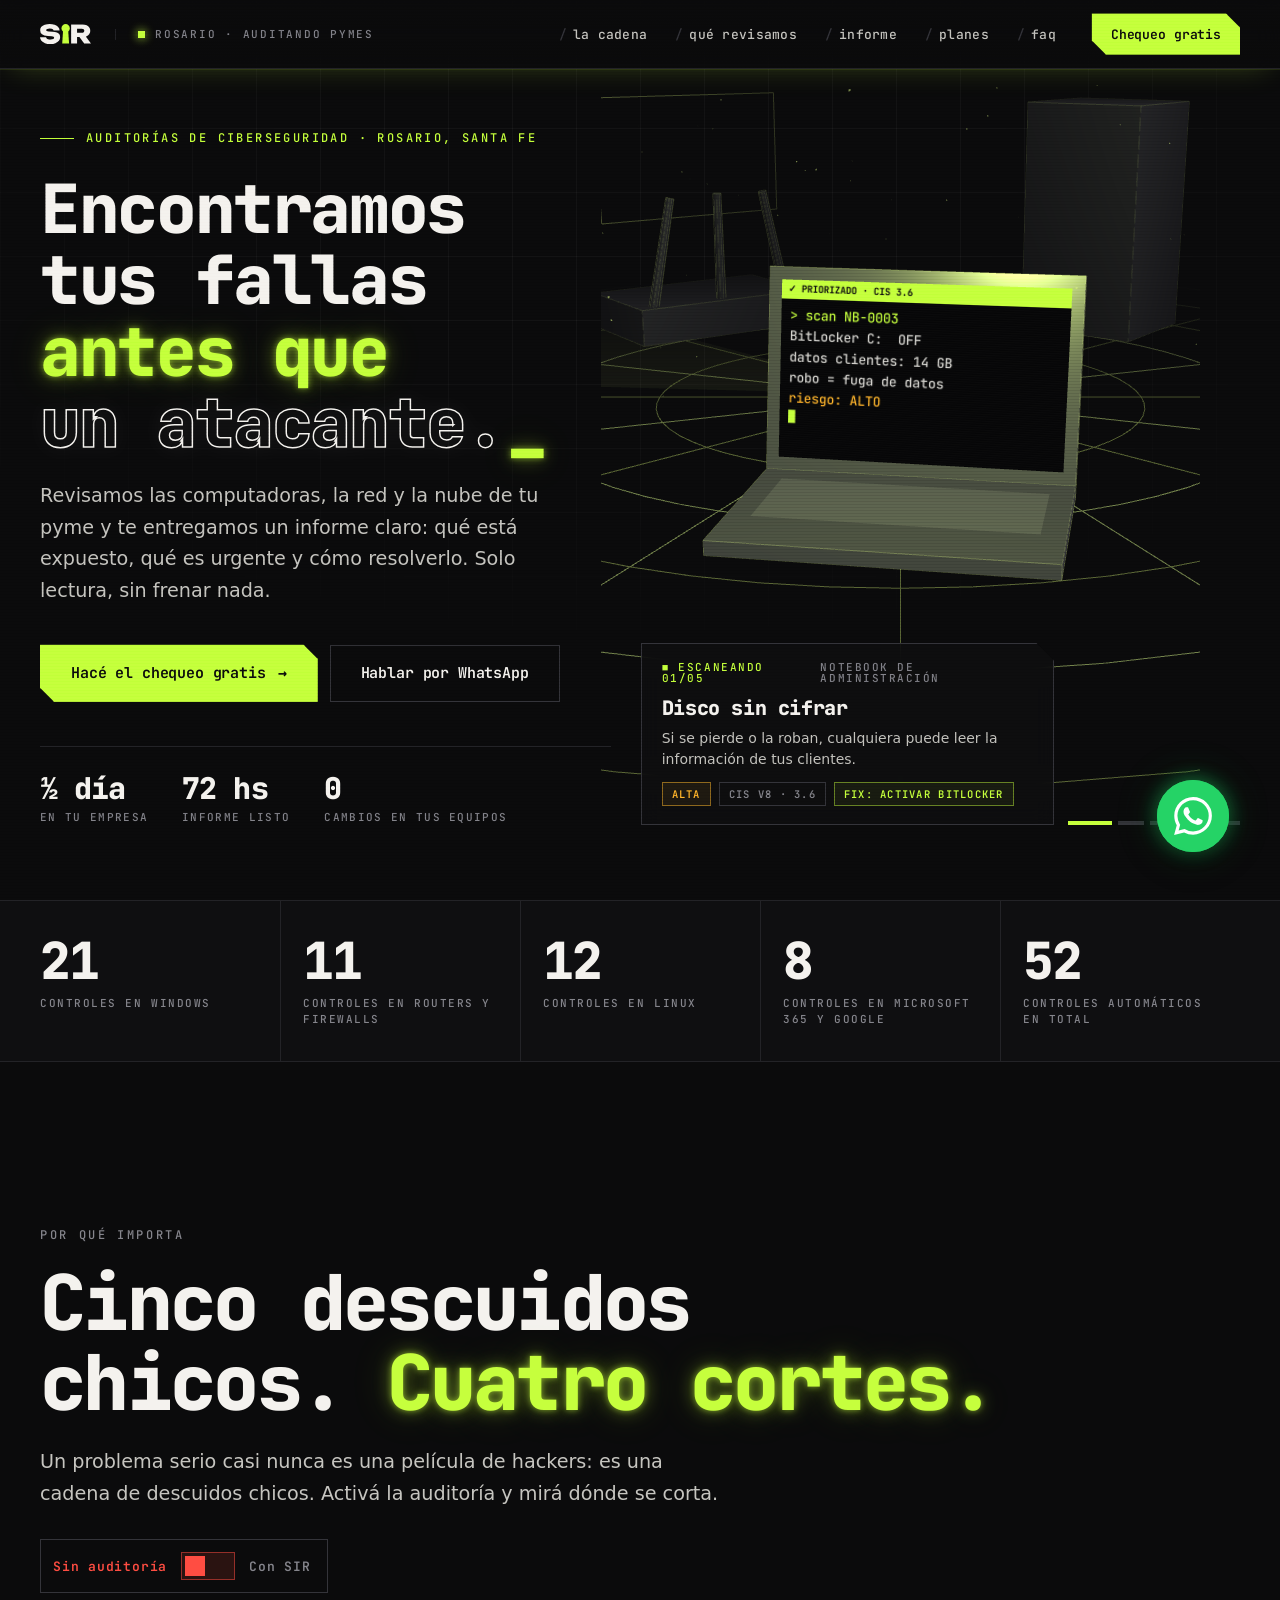
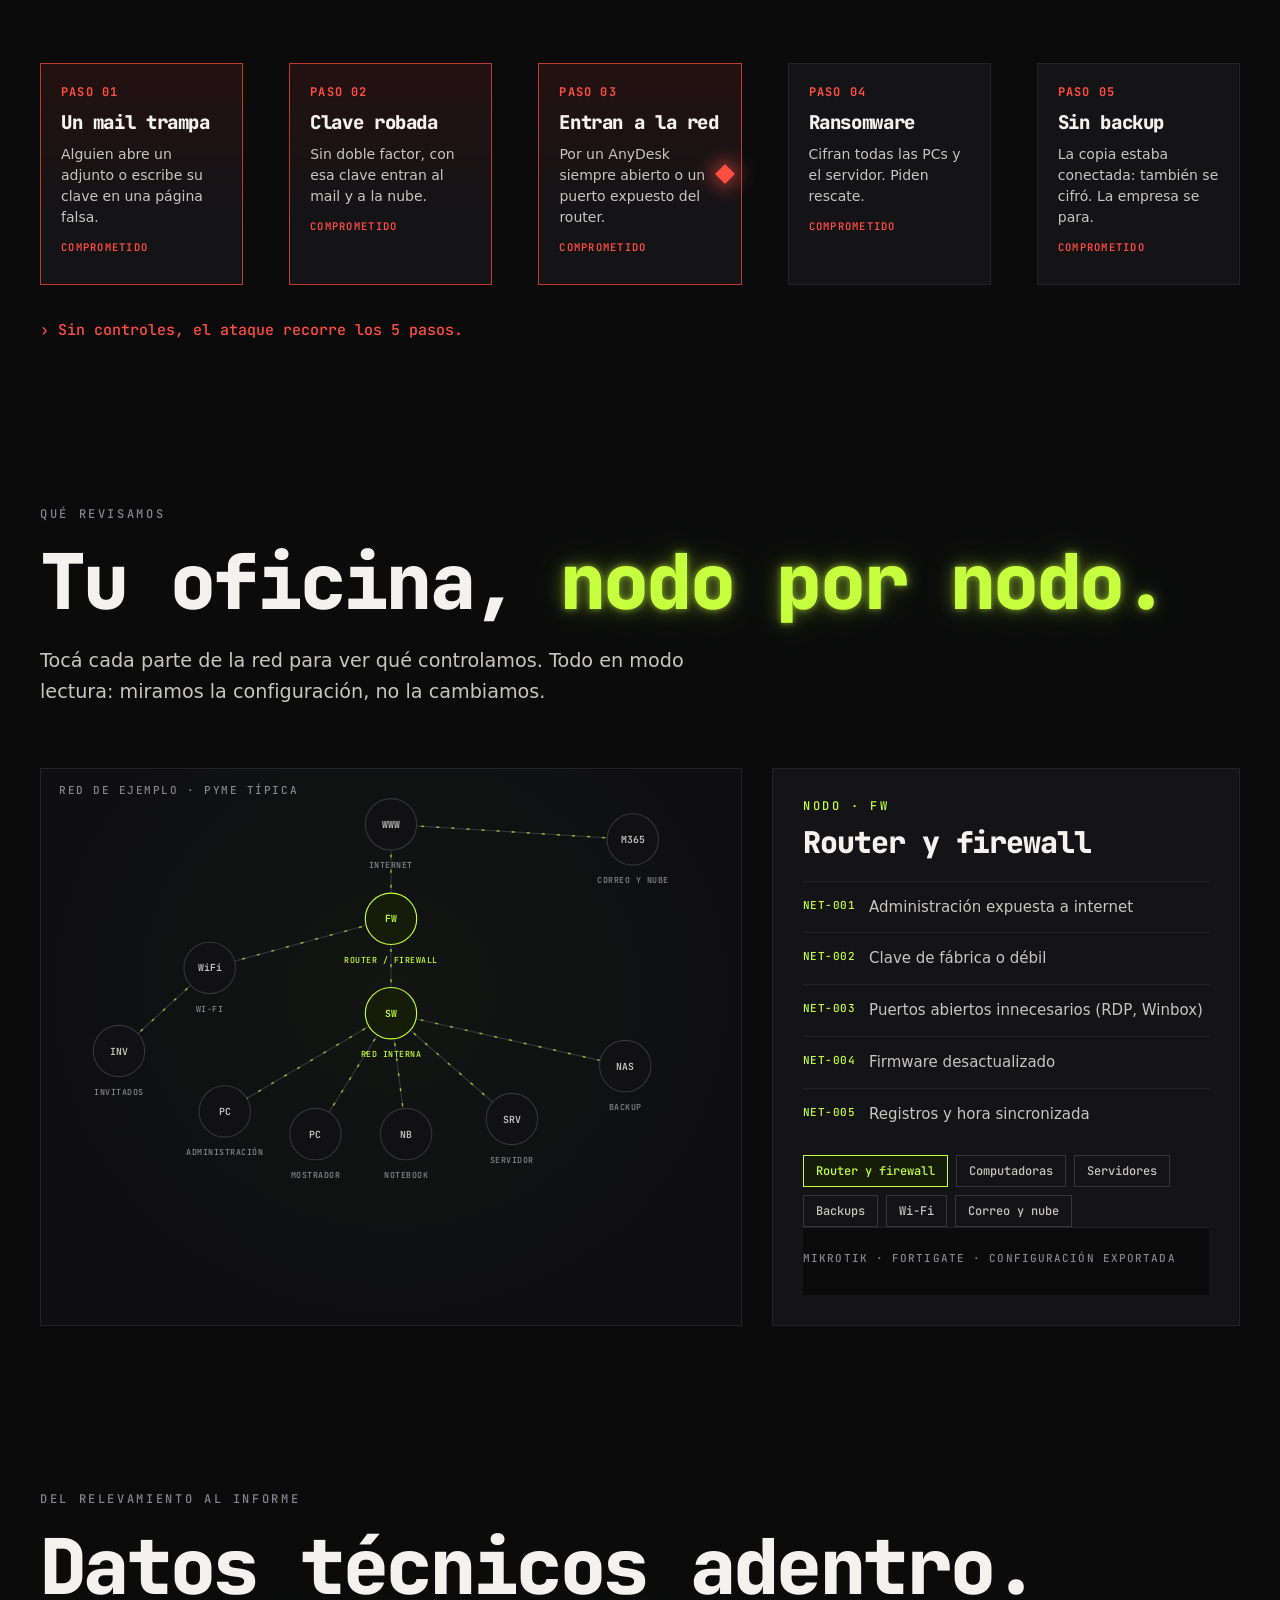
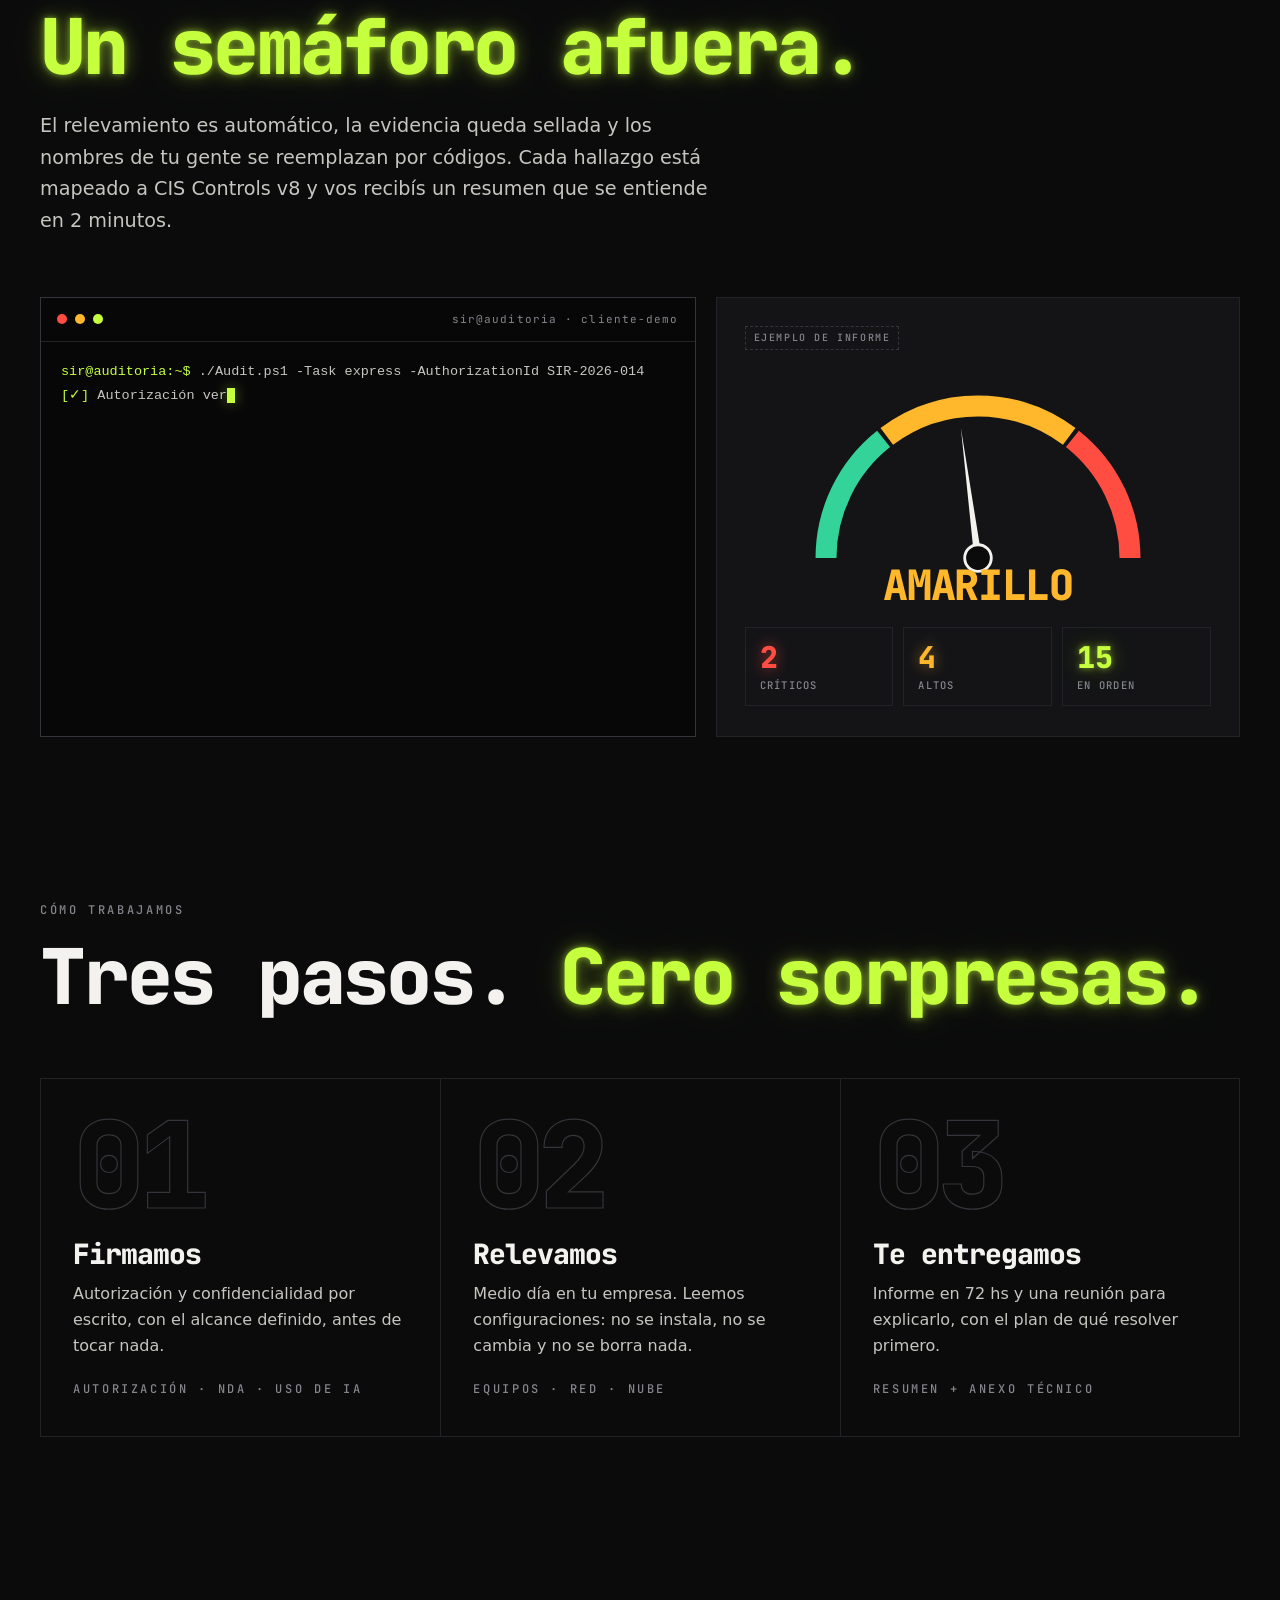
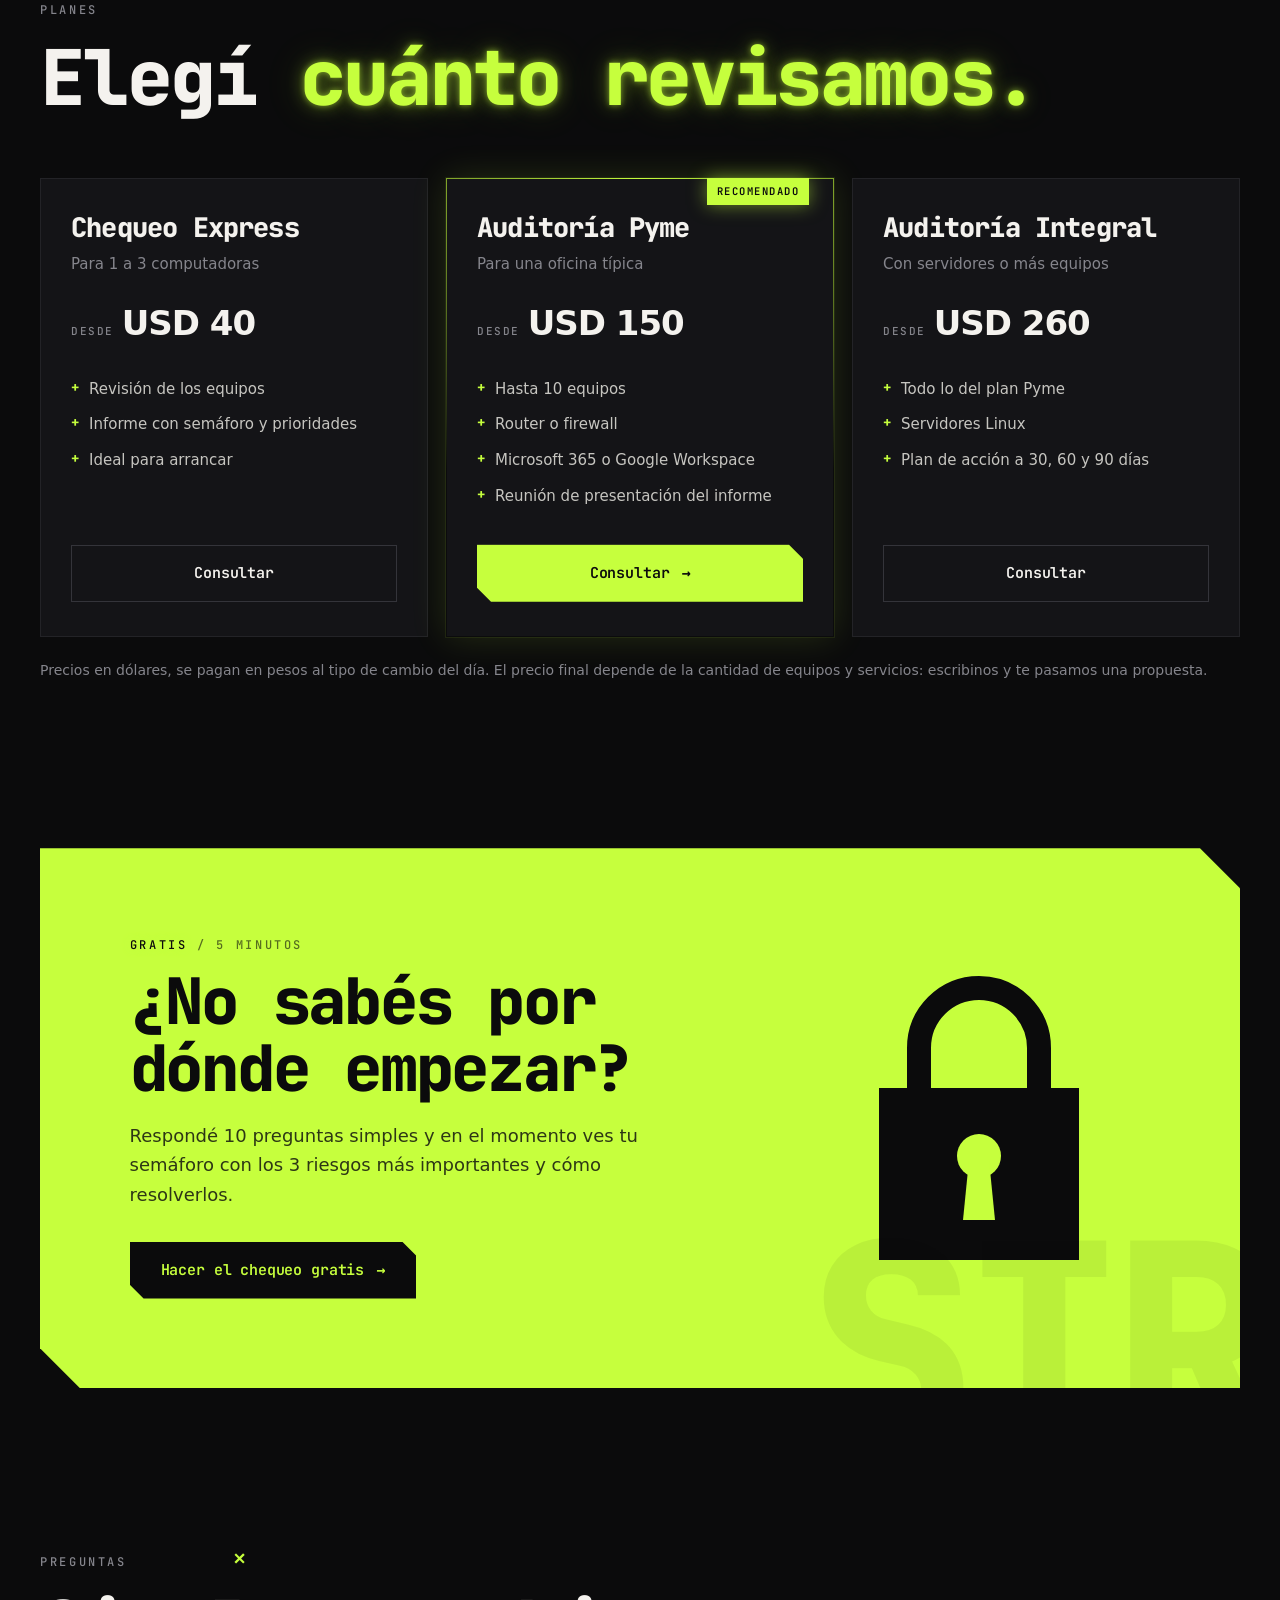
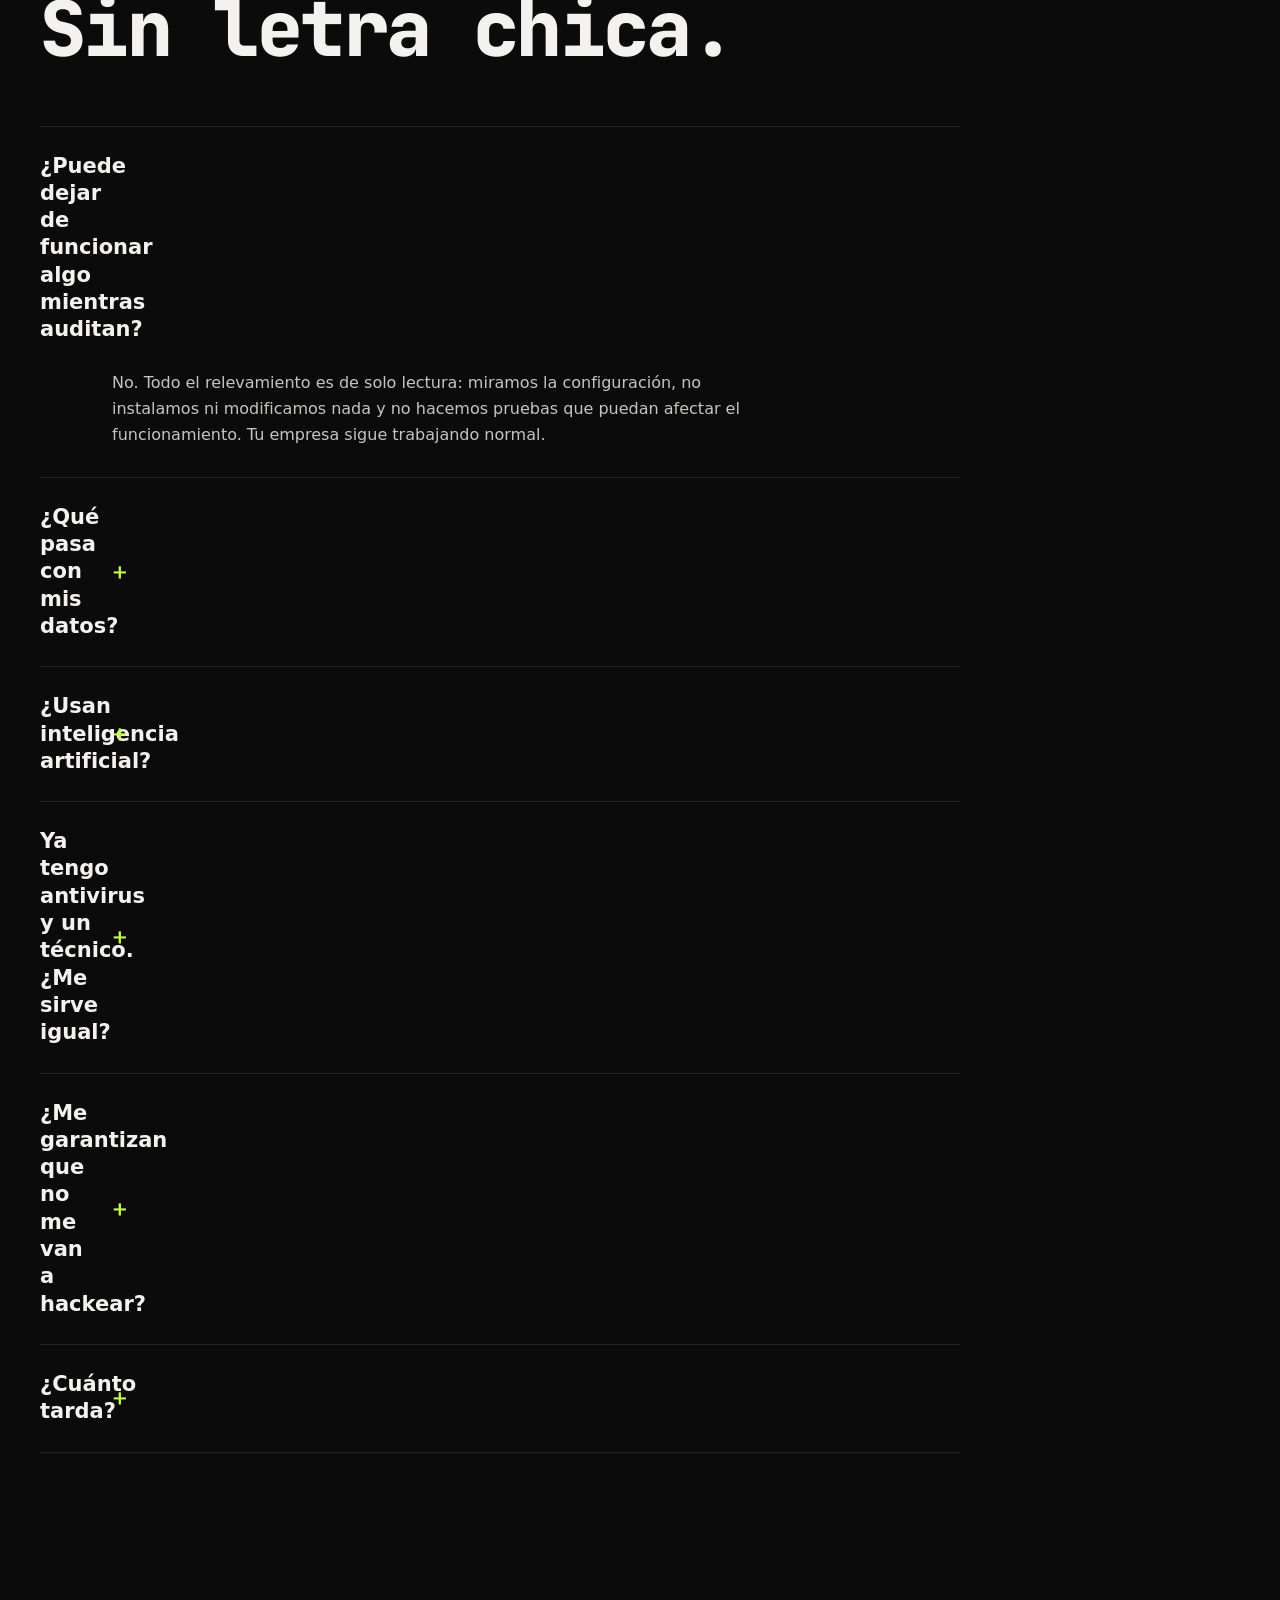
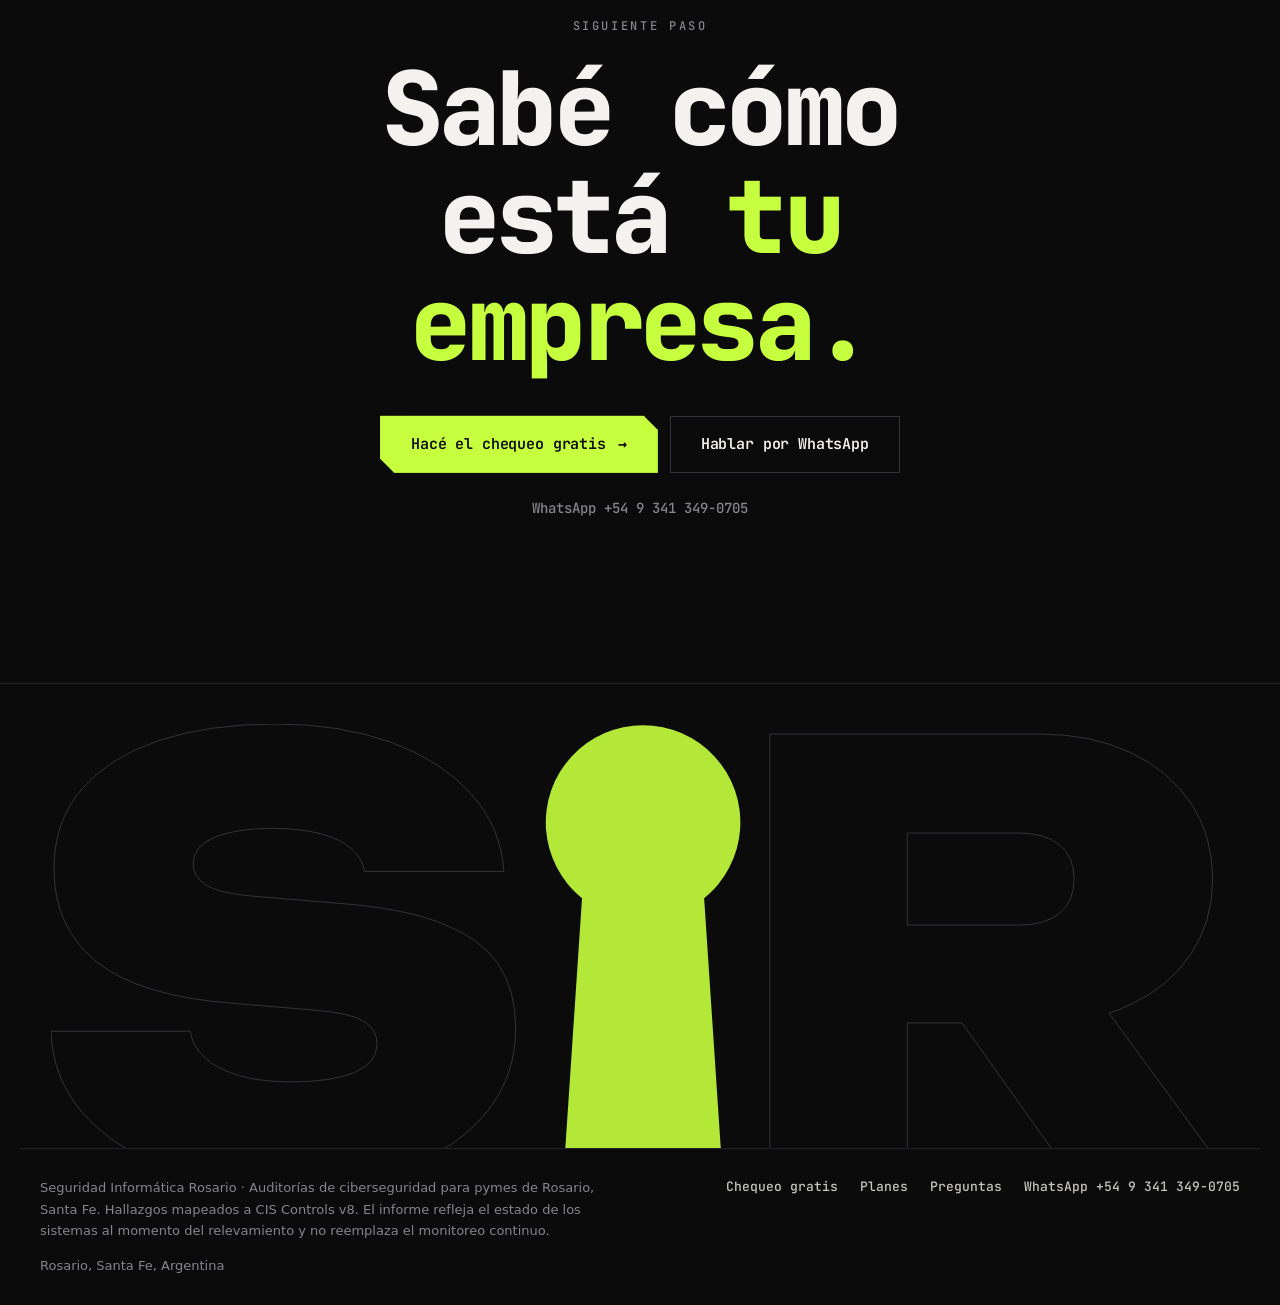
==== commit 46e5e4cd: "Ubicación: Rosario, Santa Fe, Argentina Co-Authored-By: Claude Opus 5.5 <noreply@anthropic.com>" ====
--- a/index.html
+++ b/index.html
@@ -6,7 +6,7 @@
 <meta name="referrer" content="strict-origin-when-cross-origin">
 <meta name="viewport" content="width=device-width, initial-scale=1, viewport-fit=cover">
 <title>SIR · Auditorías de ciberseguridad para pymes en Rosario</title>
-<meta name="description" content="Encontramos las fallas de seguridad de tu pyme antes que un atacante. Auditoría de equipos, red y nube, solo lectura, con informe en 72 hs. Gran Rosario.">
+<meta name="description" content="Encontramos las fallas de seguridad de tu pyme antes que un atacante. Auditoría de equipos, red y nube, solo lectura, con informe en 72 hs. Rosario, Santa Fe.">
 <meta name="theme-color" content="#0B0B0C">
 <meta property="og:type" content="website">
 <meta property="og:title" content="SIR · Seguridad Informática Rosario">
@@ -29,7 +29,7 @@
       "telephone": "+54 9 341 349-0705",
       "priceRange": "USD 40 - USD 260",
       "address": { "@type": "PostalAddress", "addressLocality": "Rosario", "addressRegion": "Santa Fe", "addressCountry": "AR" },
-      "areaServed": { "@type": "AdministrativeArea", "name": "Gran Rosario" }
+      "areaServed": { "@type": "City", "name": "Rosario, Santa Fe, Argentina" }
     },
     {
       "@type": "FAQPage",
@@ -446,7 +446,7 @@
 <section class="hero">
   <div class="wrap hero-grid">
     <div>
-      <span class="kicker">Auditorías de ciberseguridad · Gran Rosario</span>
+      <span class="kicker">Auditorías de ciberseguridad · Rosario, Santa Fe</span>
       <h1 data-decrypt>Encontramos tus fallas <span class="lime">antes que</span> <span class="stroke">un atacante.</span></h1>
       <p class="lead">Revisamos las computadoras, la red y la nube de tu pyme y te entregamos un informe claro: qué está expuesto, qué es urgente y cómo resolverlo. Solo lectura, sin frenar nada.</p>
       <div class="cta-row">
@@ -700,11 +700,11 @@
 <footer>
   <div class="mega" aria-hidden="true"><svg viewBox="0 0 1997 784"><use href="#sirwm"/></svg></div>
   <div class="wrap foot">
-    <p>Seguridad Informática Rosario · Auditorías de ciberseguridad para pymes del Gran Rosario. Hallazgos mapeados a CIS Controls v8. El informe refleja el estado de los sistemas al momento del relevamiento y no reemplaza el monitoreo continuo.</p>
+    <p>Seguridad Informática Rosario · Auditorías de ciberseguridad para pymes de Rosario, Santa Fe. Hallazgos mapeados a CIS Controls v8. El informe refleja el estado de los sistemas al momento del relevamiento y no reemplaza el monitoreo continuo.</p>
     <nav class="foot-links" aria-label="Pie">
       <a href="chequeo.html">Chequeo gratis</a><a href="#planes">Planes</a><a href="#faq">Preguntas</a><a href="https://wa.me/5493413490705?text=Hola%20SIR!%20Tengo%20una%20consulta." target="_blank" rel="noopener">WhatsApp +54 9 341 349-0705</a>
     </nav>
-    <span>Gran Rosario, Argentina</span>
+    <span>Rosario, Santa Fe, Argentina</span>
   </div>
 </footer>
 
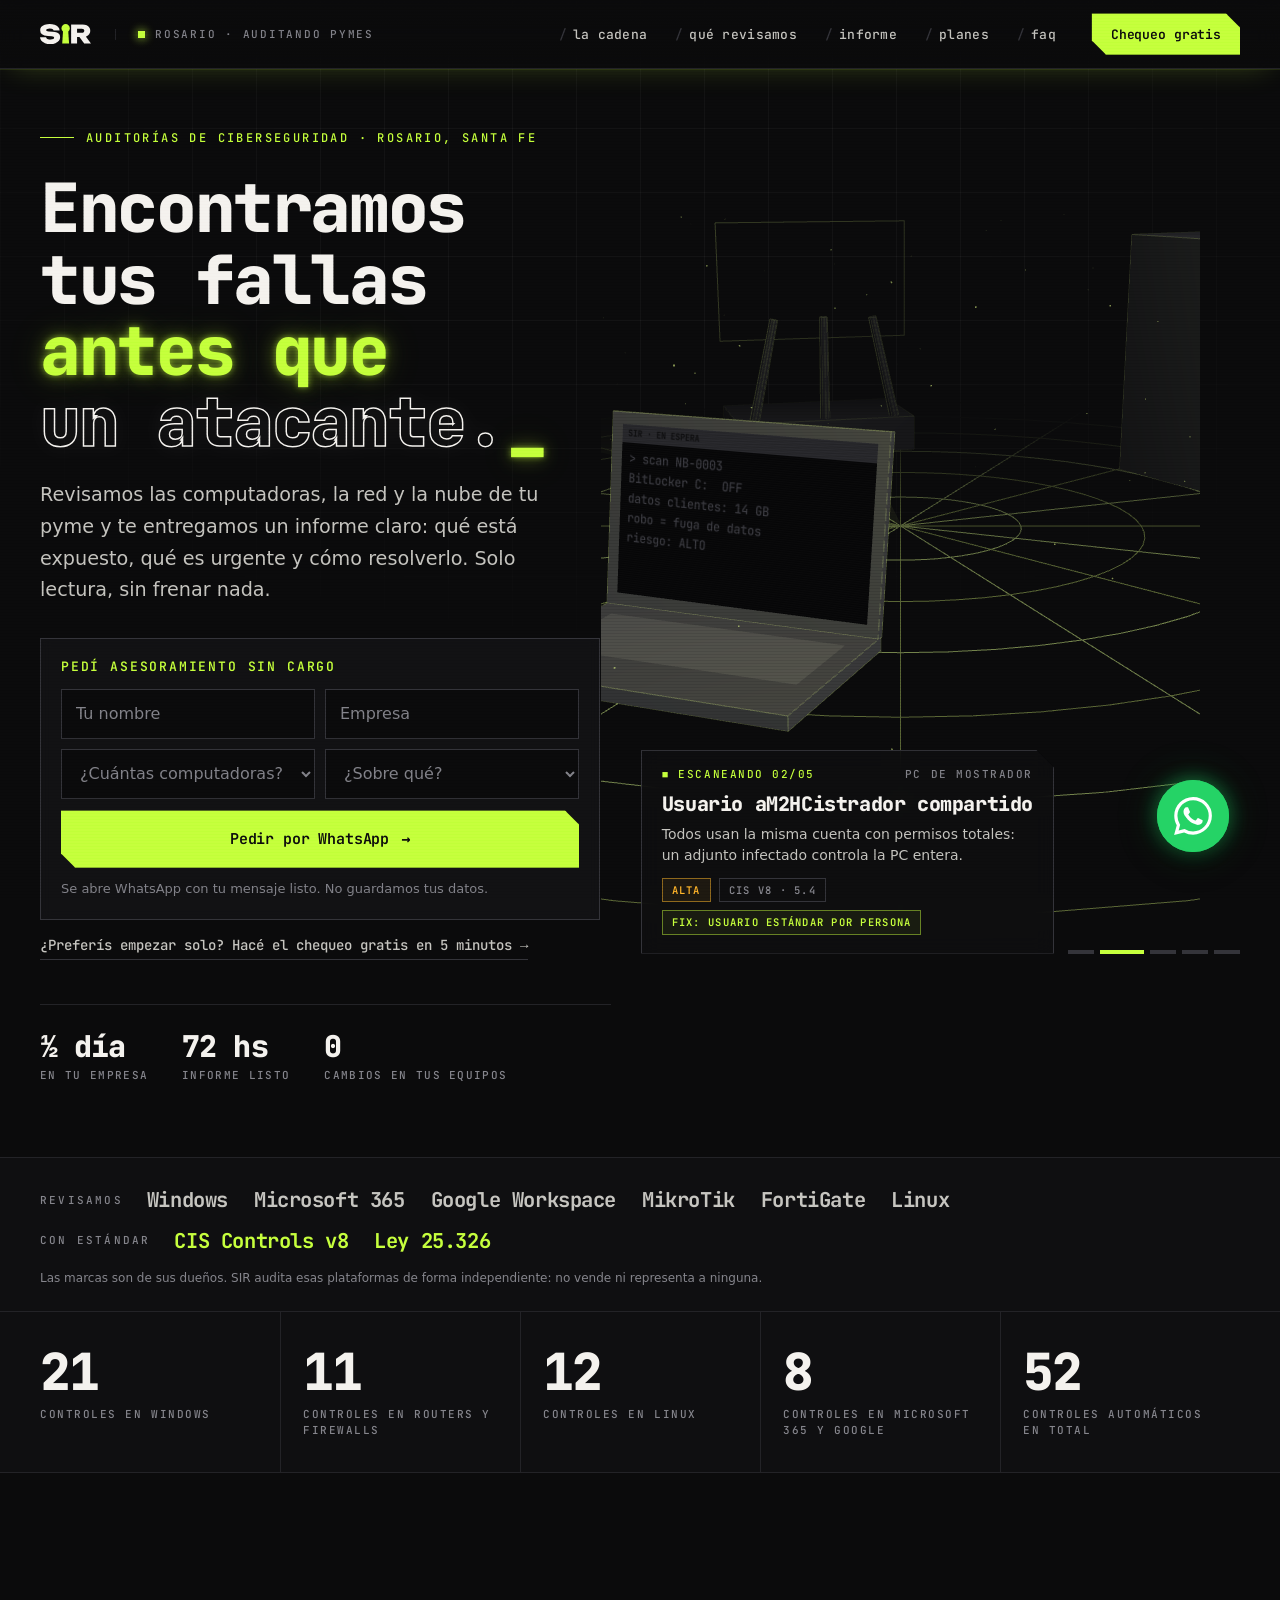
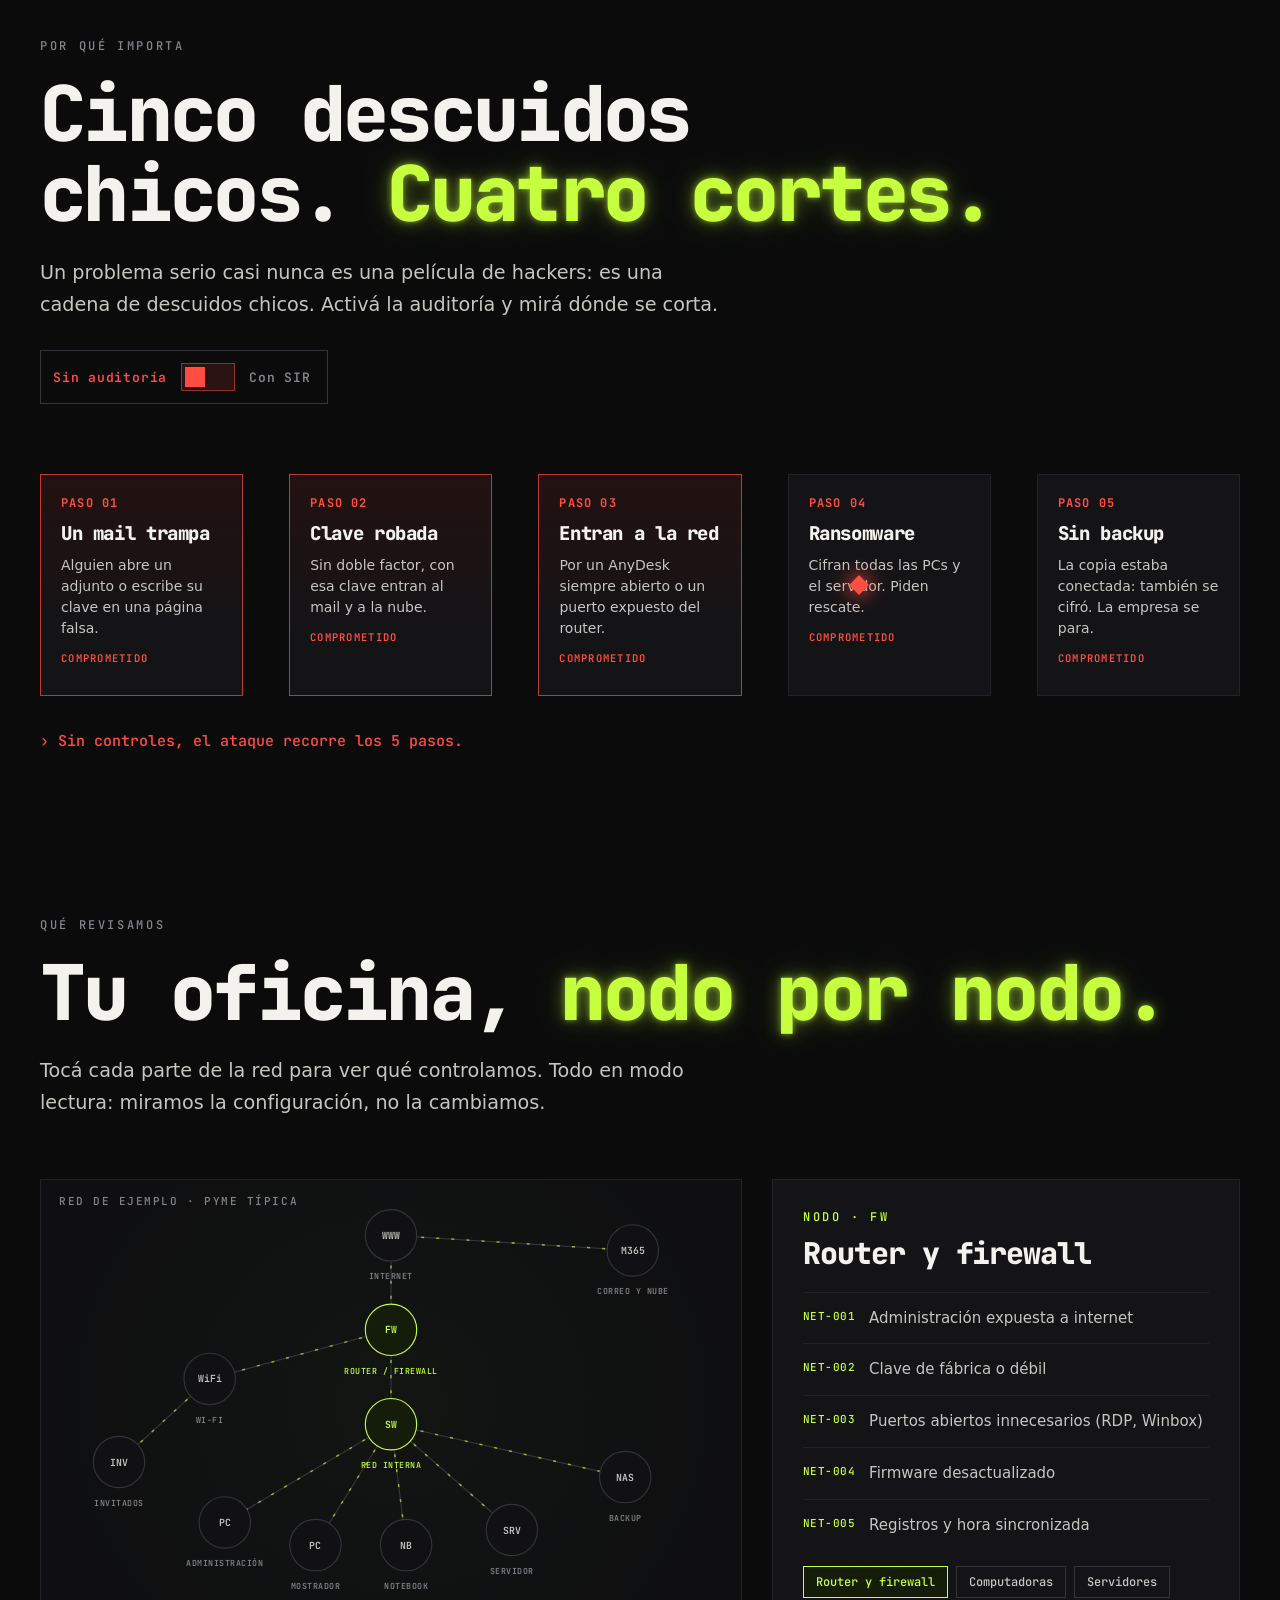
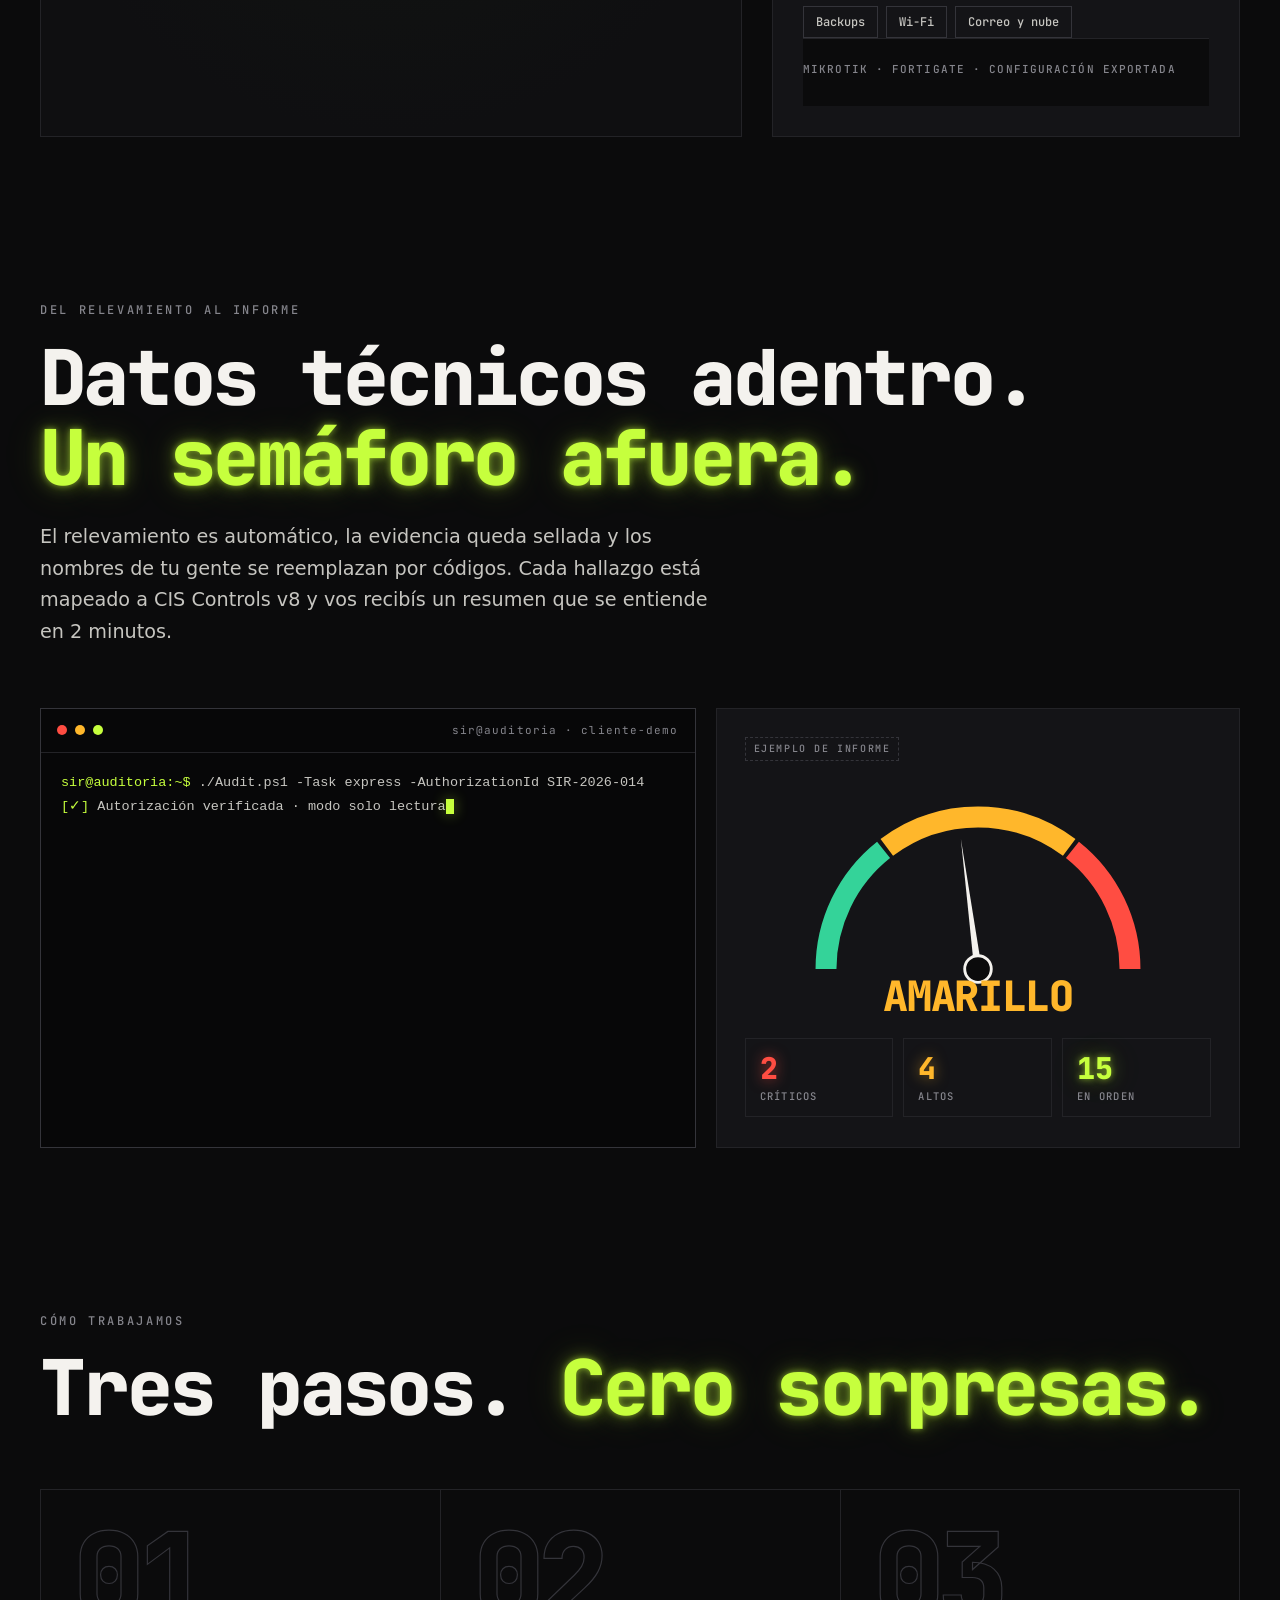
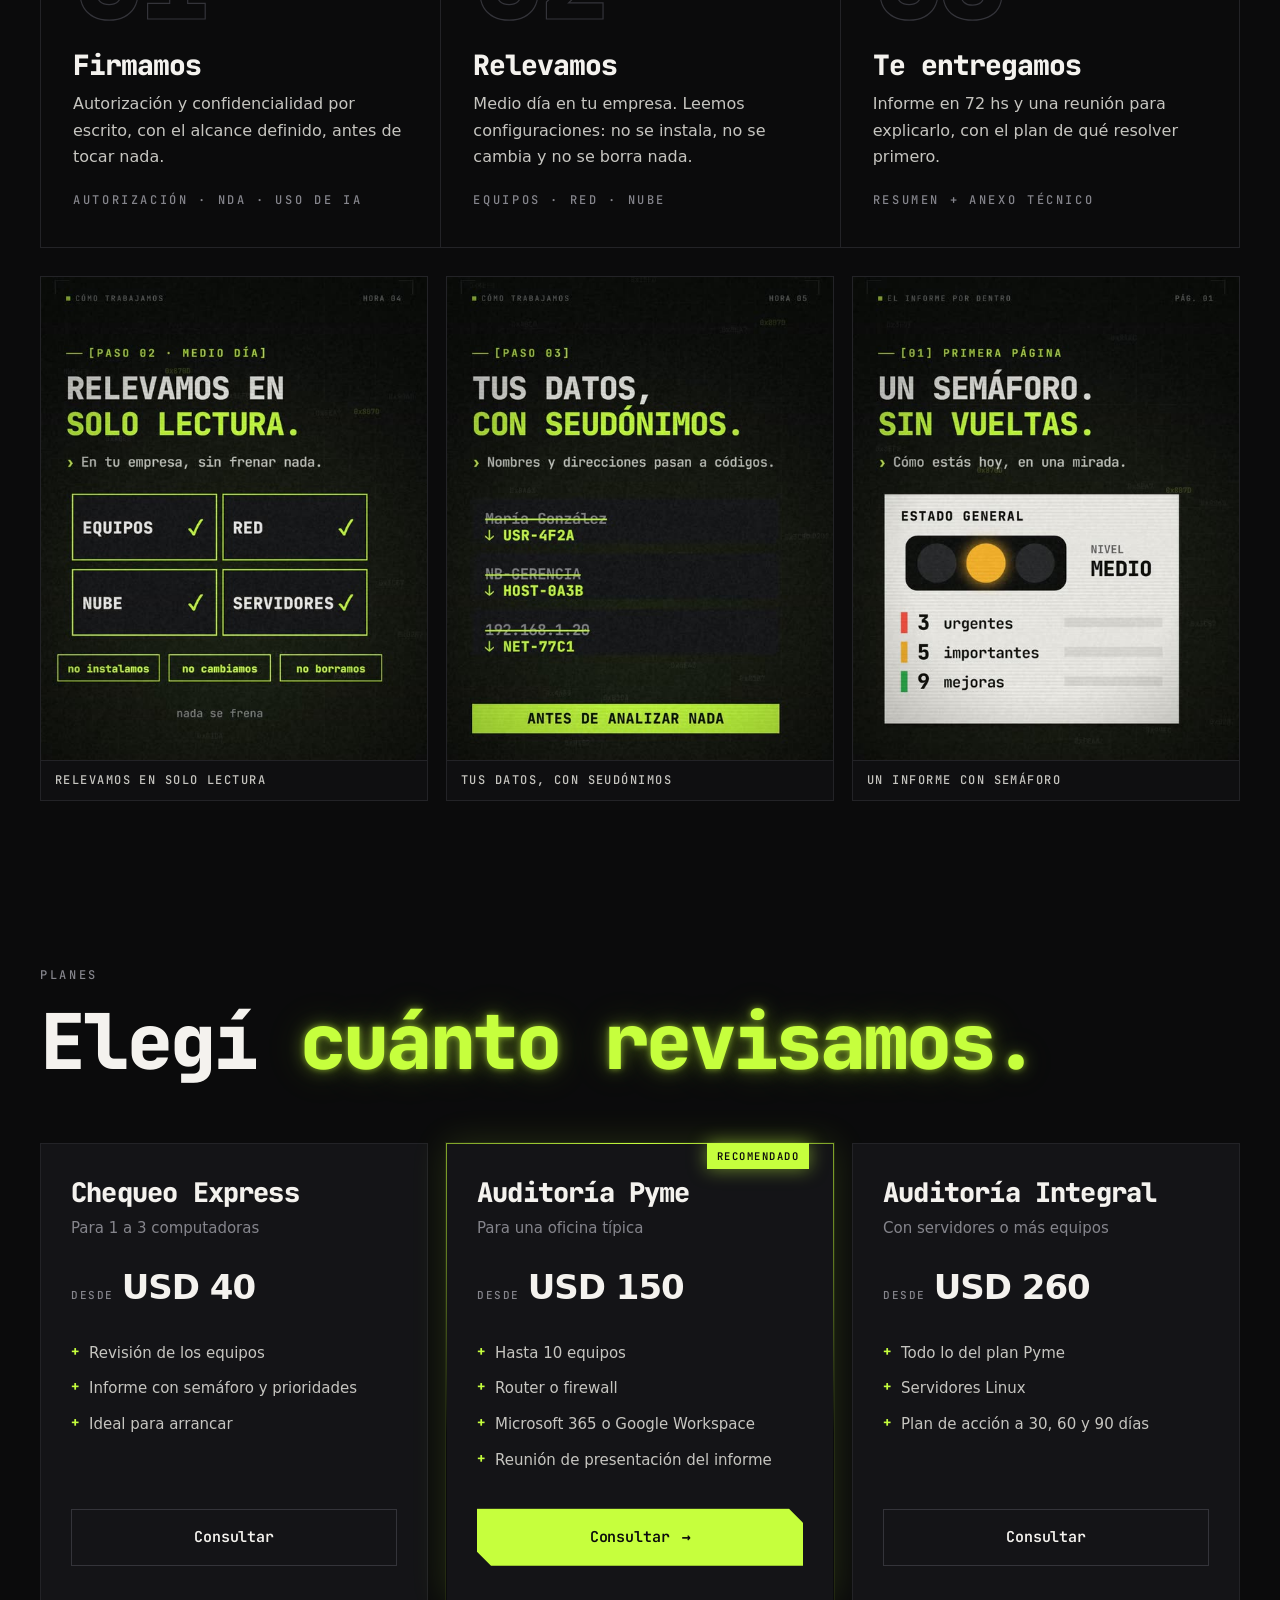
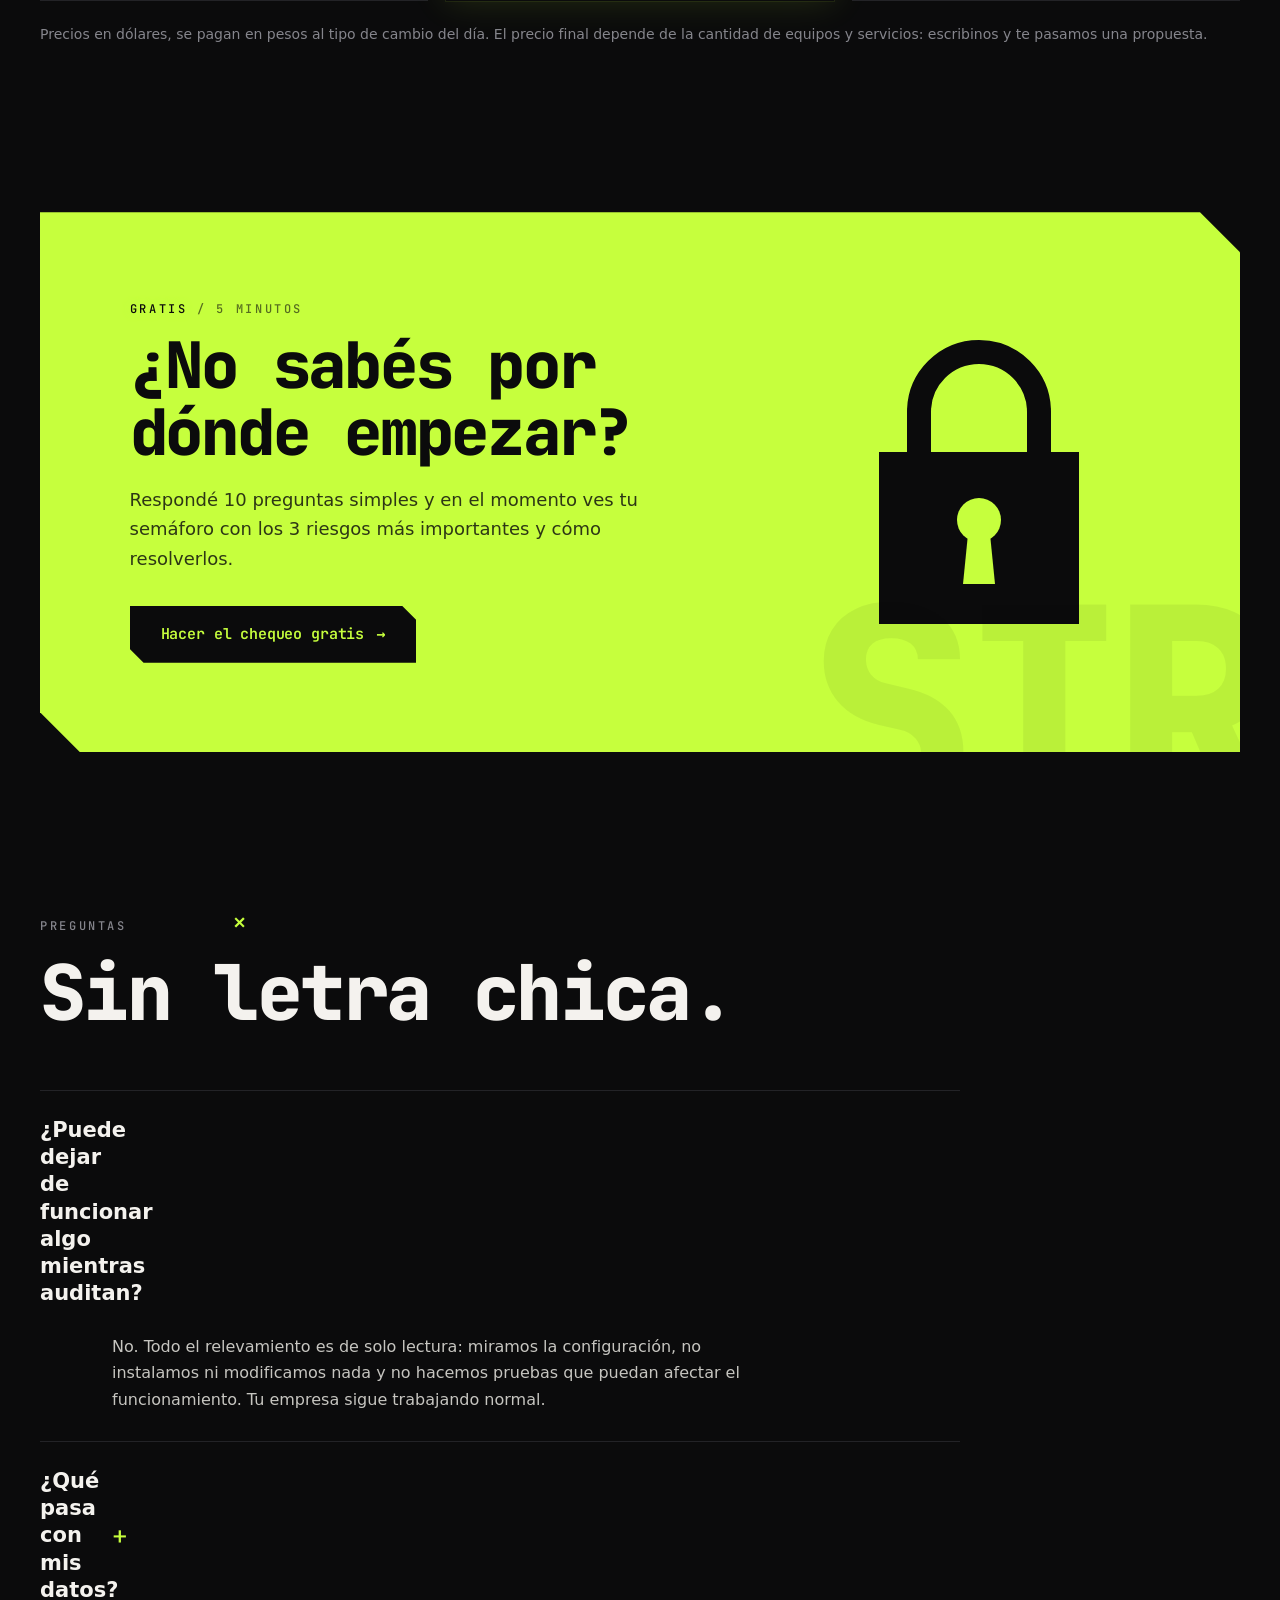
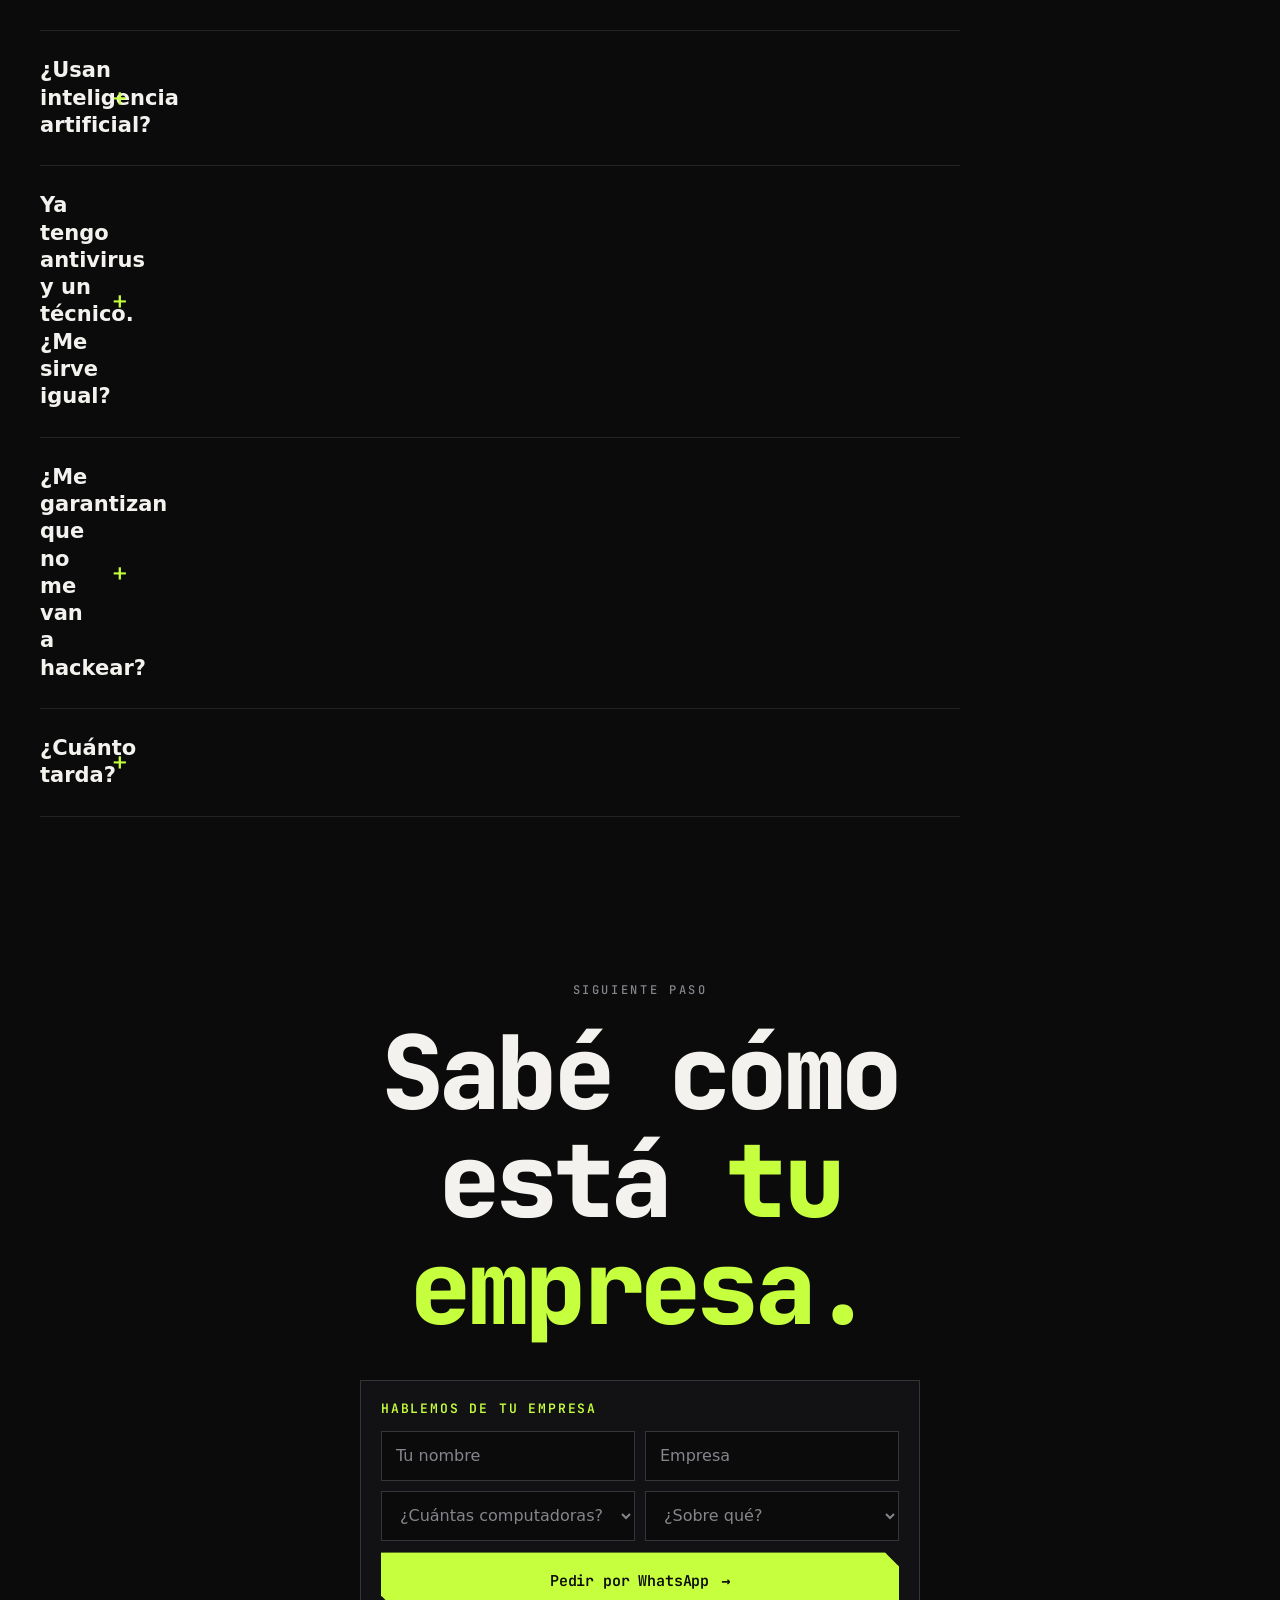
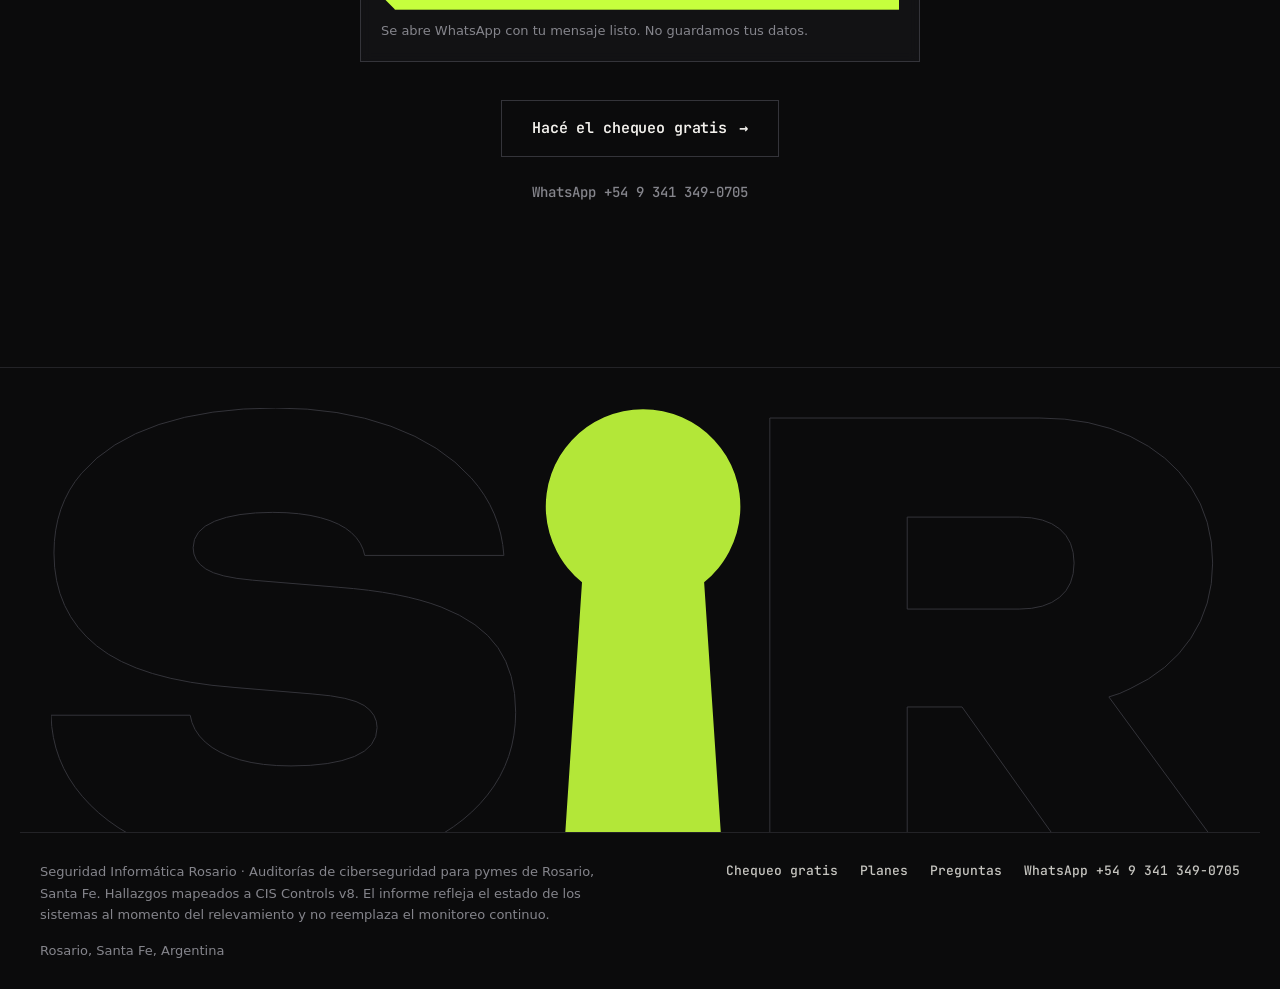
==== commit d6c78019: "Landing: pedido rápido por WhatsApp, franja "Qué revisamos" y loops de los reels - Pedido rápido arr" ====
--- a/index.html
+++ b/index.html
@@ -2,7 +2,7 @@
 <html lang="es-AR">
 <head>
 <meta charset="utf-8">
-<meta http-equiv="Content-Security-Policy" content="default-src 'none'; script-src 'self'; style-src 'self' 'unsafe-inline'; font-src 'self'; img-src 'self' data:; connect-src 'self'; manifest-src 'self'; base-uri 'none'; form-action 'none'; upgrade-insecure-requests">
+<meta http-equiv="Content-Security-Policy" content="default-src 'none'; script-src 'self'; media-src 'self'; style-src 'self' 'unsafe-inline'; font-src 'self'; img-src 'self' data:; connect-src 'self'; manifest-src 'self'; base-uri 'none'; form-action 'none'; upgrade-insecure-requests">
 <meta name="referrer" content="strict-origin-when-cross-origin">
 <meta name="viewport" content="width=device-width, initial-scale=1, viewport-fit=cover">
 <title>SIR · Auditorías de ciberseguridad para pymes en Rosario</title>
@@ -192,6 +192,25 @@
 .facts b{display:block;font:800 30px/1 var(--display);letter-spacing:-.03em}
 .facts span{font:500 11px/1.4 var(--mono);color:var(--mute);letter-spacing:.12em;text-transform:uppercase}
 
+/* =============== PEDIDO RÁPIDO (arriba y al final): arma el mensaje y abre WhatsApp, no guarda nada =============== */
+.sr{position:absolute;width:1px;height:1px;overflow:hidden;clip:rect(0 0 0 0);white-space:nowrap}
+.ask{margin-top:32px;max-width:560px;padding:20px;border:1px solid var(--line-2);background:rgba(20,20,23,.82);backdrop-filter:blur(6px)}
+.ask-t{font:600 13px/1.2 var(--mono);letter-spacing:.14em;text-transform:uppercase;color:var(--lime)}
+.ask-f{display:grid;grid-template-columns:1fr 1fr;gap:10px;margin-top:14px}
+.ask-f label{display:block;min-width:0}
+.ask input,.ask select{width:100%;height:50px;padding:0 14px;background:var(--ink);border:1px solid var(--line-2);color:var(--paper);font:400 16px/1 var(--body);border-radius:0;outline:none;transition:border-color .2s}
+.ask input::placeholder{color:var(--mute)}
+.ask select:invalid,.ask select.empty{color:var(--mute)}
+.ask input:focus,.ask select:focus{border-color:var(--lime)}
+.ask input[aria-invalid="true"]{border-color:var(--amber)}
+.ask .btn{width:100%;margin-top:12px}
+.ask-n{margin-top:10px;font-size:13px;color:var(--mute)}
+.ask-n.err{color:var(--amber)}
+.ask-alt{display:inline-flex;gap:8px;margin-top:16px;color:var(--soft);font:500 14px/1.4 var(--mono);text-decoration:none;border-bottom:1px solid var(--line-2);padding-bottom:3px}
+.ask-alt:hover{color:var(--lime);border-color:var(--lime)}
+.final .ask{width:100%;margin:38px auto 0;text-align:left}
+@media (max-width:520px){.ask{padding:16px}.ask-f{grid-template-columns:1fr}}
+
 .stage{position:relative;height:min(78vh,700px);min-height:460px}
 #three{position:absolute;inset:-40px -80px -20px -40px;width:calc(100% + 120px);height:calc(100% + 60px);display:block}
 .hud{position:absolute;left:0;right:0;bottom:0;display:grid;grid-template-columns:1fr auto;gap:14px;align-items:end;pointer-events:none}
@@ -227,6 +246,18 @@
 .count span{display:block;margin-top:10px;font:500 11px/1.4 var(--mono);letter-spacing:.14em;text-transform:uppercase;color:var(--mute)}
 .count b small{font-size:.4em;color:var(--lime);margin-left:4px;letter-spacing:0}
 @media (max-width:900px){.counts .wrap{grid-template-columns:repeat(2,1fr)}.count{border-left:0;border-top:1px solid var(--line);padding-left:0}.count:last-child{grid-column:span 2}}
+
+/* =============== QUÉ REVISAMOS =============== */
+.stack{border-top:1px solid var(--line);padding-block:30px 22px;background:var(--ink-2)}
+.stack-in{display:flex;flex-wrap:wrap;align-items:center;justify-content:space-between;gap:16px 40px}
+.stack-g{display:flex;flex-wrap:wrap;align-items:center;gap:10px 24px}
+.stack-l{font:500 11px/1 var(--mono);letter-spacing:.2em;text-transform:uppercase;color:var(--mute)}
+.stack-n{list-style:none;margin:0;padding:0;display:flex;flex-wrap:wrap;gap:10px 26px}
+.stack-n li{font:700 clamp(17px,1.6vw,22px)/1.2 var(--display);letter-spacing:-.02em;color:var(--soft);transition:color .2s}
+.stack-n li:hover{color:var(--paper)}
+.stack-n.std li{color:var(--lime)}
+.stack-note{margin-top:16px;font-size:12px;color:var(--mute)}
+@media (max-width:900px){.stack-l{flex-basis:100%}}
 
 /* =============== CADENA DE ATAQUE =============== */
 .chain-head{display:flex;flex-wrap:wrap;justify-content:space-between;align-items:end;gap:30px}
@@ -330,6 +361,13 @@
 .p-step:hover::after{transform:scaleX(1)}
 @media (max-width:900px){.proto{grid-template-columns:1fr}.p-step{border-left:0;border-top:1px solid var(--line)}.p-step:first-child{border-top:0}}
 
+/* =============== LOOPS DE LOS REELS =============== */
+.loops{display:grid;grid-template-columns:repeat(3,minmax(0,1fr));gap:18px;margin-top:28px}
+.loop{margin:0;border:1px solid var(--line);background:var(--ink-2)}
+.loop video{display:block;width:100%;height:auto;aspect-ratio:4/5;object-fit:cover;background:var(--ink-2)}
+.loop figcaption{padding:12px 14px;font:500 12px/1.3 var(--mono);letter-spacing:.12em;text-transform:uppercase;color:var(--soft);border-top:1px solid var(--line)}
+@media (max-width:900px){.loops{grid-template-columns:none;grid-auto-flow:column;grid-auto-columns:78%;overflow-x:auto;scroll-snap-type:x mandatory;padding-bottom:8px}.loop{scroll-snap-align:start}}
+
 /* =============== QUIÉN AUDITA =============== */
 .who{display:grid;grid-template-columns:minmax(0,340px) minmax(0,1fr);gap:clamp(32px,6vw,90px);align-items:center;margin-top:60px}
 .who-photo{position:relative;aspect-ratio:4/5;background:var(--panel);border:1px solid var(--line-2);overflow:hidden}
@@ -449,10 +487,18 @@
       <span class="kicker">Auditorías de ciberseguridad · Rosario, Santa Fe</span>
       <h1 data-decrypt>Encontramos tus fallas <span class="lime">antes que</span> <span class="stroke">un atacante.</span></h1>
       <p class="lead">Revisamos las computadoras, la red y la nube de tu pyme y te entregamos un informe claro: qué está expuesto, qué es urgente y cómo resolverlo. Solo lectura, sin frenar nada.</p>
-      <div class="cta-row">
-        <a class="btn btn-lime" href="chequeo.html">Hacé el chequeo gratis <span class="arr" aria-hidden="true">→</span></a>
-        <a class="btn btn-line" href="https://wa.me/5493413490705?text=Hola%20SIR!%20Quiero%20consultar%20por%20una%20auditor%C3%ADa." target="_blank" rel="noopener">Hablar por WhatsApp</a>
-      </div>
+      <form class="ask" data-ask novalidate aria-labelledby="askT1">
+        <p class="ask-t" id="askT1">Pedí asesoramiento sin cargo</p>
+        <div class="ask-f">
+          <label><span class="sr">Tu nombre</span><input name="nombre" autocomplete="name" placeholder="Tu nombre" maxlength="60" required></label>
+          <label><span class="sr">Empresa</span><input name="empresa" autocomplete="organization" placeholder="Empresa" maxlength="80"></label>
+          <label><span class="sr">Cantidad de computadoras</span><select name="equipos"><option value="">¿Cuántas computadoras?</option><option>1 a 3</option><option>4 a 10</option><option>11 a 25</option><option>más de 25</option></select></label>
+          <label><span class="sr">Sobre qué querés asesoramiento</span><select name="interes"><option value="">¿Sobre qué?</option><option>el Chequeo Express</option><option>la Auditoría Pyme</option><option>la Auditoría Integral</option><option>qué me conviene</option></select></label>
+        </div>
+        <button class="btn btn-lime" type="submit">Pedir por WhatsApp <span class="arr" aria-hidden="true">→</span></button>
+        <p class="ask-n" aria-live="polite">Se abre WhatsApp con tu mensaje listo. No guardamos tus datos.</p>
+      </form>
+      <a class="ask-alt" href="chequeo.html">¿Preferís empezar solo? Hacé el chequeo gratis en 5 minutos <span class="arr" aria-hidden="true">→</span></a>
       <div class="facts">
         <div><b>½ día</b><span>en tu empresa</span></div>
         <div><b>72 hs</b><span>informe listo</span></div>
@@ -474,6 +520,17 @@
     </div>
   </div>
 </section>
+
+<!-- ================= QUÉ REVISAMOS (nombres en texto, sin logos oficiales: no somos partners) ================= -->
+<div class="stack" aria-label="Qué revisamos y con qué estándares">
+  <div class="wrap stack-in">
+    <div class="stack-g"><span class="stack-l">Revisamos</span>
+    <ul class="stack-n"><li>Windows</li><li>Microsoft 365</li><li>Google Workspace</li><li>MikroTik</li><li>FortiGate</li><li>Linux</li></ul></div>
+    <div class="stack-g"><span class="stack-l">Con estándar</span>
+    <ul class="stack-n std"><li>CIS Controls v8</li><li>Ley 25.326</li></ul></div>
+  </div>
+  <p class="wrap stack-note">Las marcas son de sus dueños. SIR audita esas plataformas de forma independiente: no vende ni representa a ninguna.</p>
+</div>
 
 <!-- ================= CONTADORES ================= -->
 <div class="counts" aria-label="Controles que revisa el sistema de auditoría">
@@ -578,6 +635,12 @@
       <div class="p-step"><div class="big">01</div><h3>Firmamos</h3><p>Autorización y confidencialidad por escrito, con el alcance definido, antes de tocar nada.</p><span class="tag">Autorización · NDA · uso de IA</span></div>
       <div class="p-step"><div class="big">02</div><h3>Relevamos</h3><p>Medio día en tu empresa. Leemos configuraciones: no se instala, no se cambia y no se borra nada.</p><span class="tag">Equipos · red · nube</span></div>
       <div class="p-step"><div class="big">03</div><h3>Te entregamos</h3><p>Informe en 72 hs y una reunión para explicarlo, con el plan de qué resolver primero.</p><span class="tag">Resumen + anexo técnico</span></div>
+    </div>
+    <!-- Loops recortados de los reels 05 y 06 (sin sonido; se reproducen solo cuando están en pantalla) -->
+    <div class="loops">
+      <figure class="loop"><video data-loop muted loop playsinline preload="none" poster="loop-firmamos.jpg" width="544" height="680" aria-label="Animación: relevamos equipos, red, nube y servidores en solo lectura"><source src="loop-firmamos.mp4" type="video/mp4"></video><figcaption>Relevamos en solo lectura</figcaption></figure>
+      <figure class="loop"><video data-loop muted loop playsinline preload="none" poster="loop-seudonimos.jpg" width="544" height="680" aria-label="Animación: nombres y direcciones reemplazados por códigos"><source src="loop-seudonimos.mp4" type="video/mp4"></video><figcaption>Tus datos, con seudónimos</figcaption></figure>
+      <figure class="loop"><video data-loop muted loop playsinline preload="none" poster="loop-informe.jpg" width="544" height="680" aria-label="Animación: la primera página del informe con el semáforo"><source src="loop-informe.mp4" type="video/mp4"></video><figcaption>Un informe con semáforo</figcaption></figure>
     </div>
   </div>
 </section>
@@ -688,9 +751,19 @@
   <div class="wrap final">
     <div class="tag">Siguiente paso</div>
     <h2 style="margin-top:22px" data-decrypt class="rv">Sabé cómo está <span class="lime">tu empresa.</span></h2>
+    <form class="ask" data-ask novalidate aria-labelledby="askT2">
+      <p class="ask-t" id="askT2">Hablemos de tu empresa</p>
+      <div class="ask-f">
+        <label><span class="sr">Tu nombre</span><input name="nombre" autocomplete="name" placeholder="Tu nombre" maxlength="60" required></label>
+        <label><span class="sr">Empresa</span><input name="empresa" autocomplete="organization" placeholder="Empresa" maxlength="80"></label>
+        <label><span class="sr">Cantidad de computadoras</span><select name="equipos"><option value="">¿Cuántas computadoras?</option><option>1 a 3</option><option>4 a 10</option><option>11 a 25</option><option>más de 25</option></select></label>
+        <label><span class="sr">Sobre qué querés asesoramiento</span><select name="interes"><option value="">¿Sobre qué?</option><option>el Chequeo Express</option><option>la Auditoría Pyme</option><option>la Auditoría Integral</option><option>qué me conviene</option></select></label>
+      </div>
+      <button class="btn btn-lime" type="submit">Pedir por WhatsApp <span class="arr" aria-hidden="true">→</span></button>
+      <p class="ask-n" aria-live="polite">Se abre WhatsApp con tu mensaje listo. No guardamos tus datos.</p>
+    </form>
     <div class="cta-row">
-      <a class="btn btn-lime" href="chequeo.html">Hacé el chequeo gratis <span class="arr" aria-hidden="true">→</span></a>
-      <a class="btn btn-line" href="https://wa.me/5493413490705?text=Hola%20SIR!%20Quiero%20consultar%20por%20una%20auditor%C3%ADa." target="_blank" rel="noopener">Hablar por WhatsApp</a>
+      <a class="btn btn-line" href="chequeo.html">Hacé el chequeo gratis <span class="arr" aria-hidden="true">→</span></a>
     </div>
     <div class="wa">WhatsApp +54 9 341 349-0705</div>
   </div>
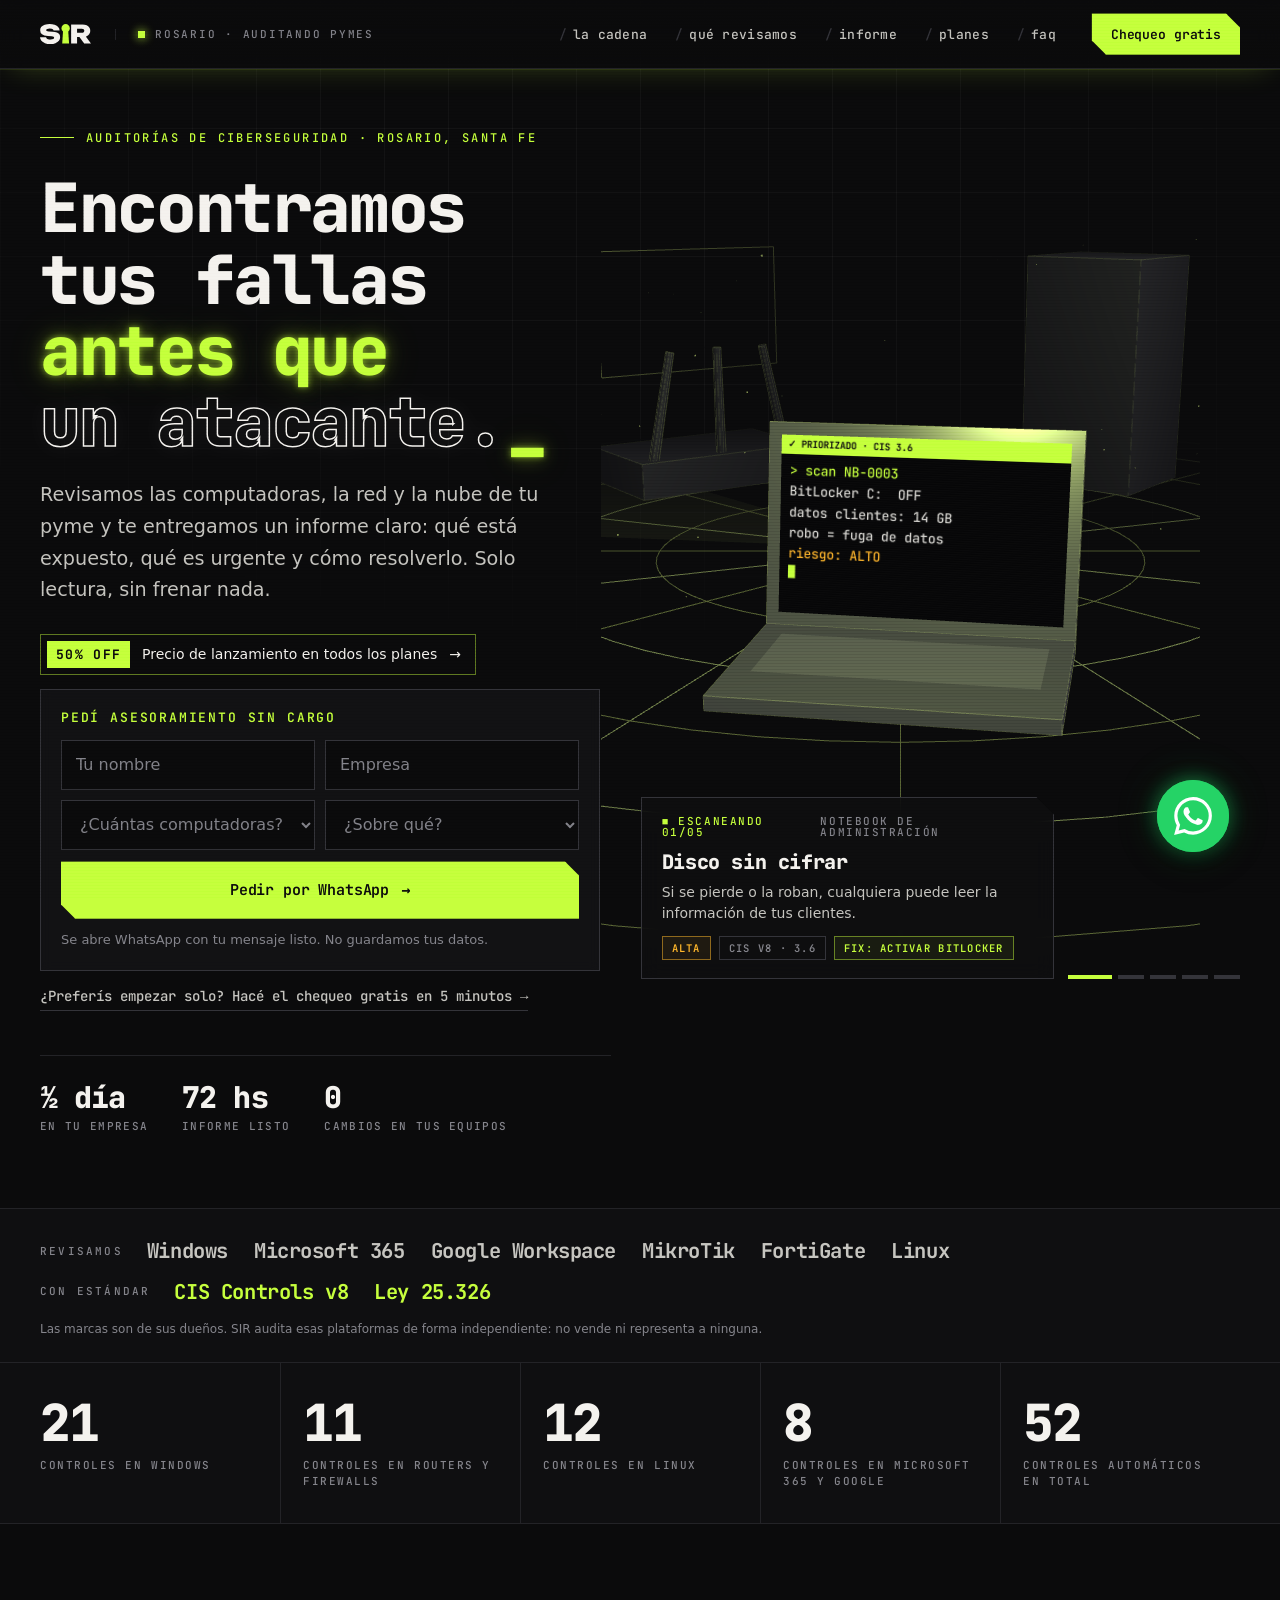
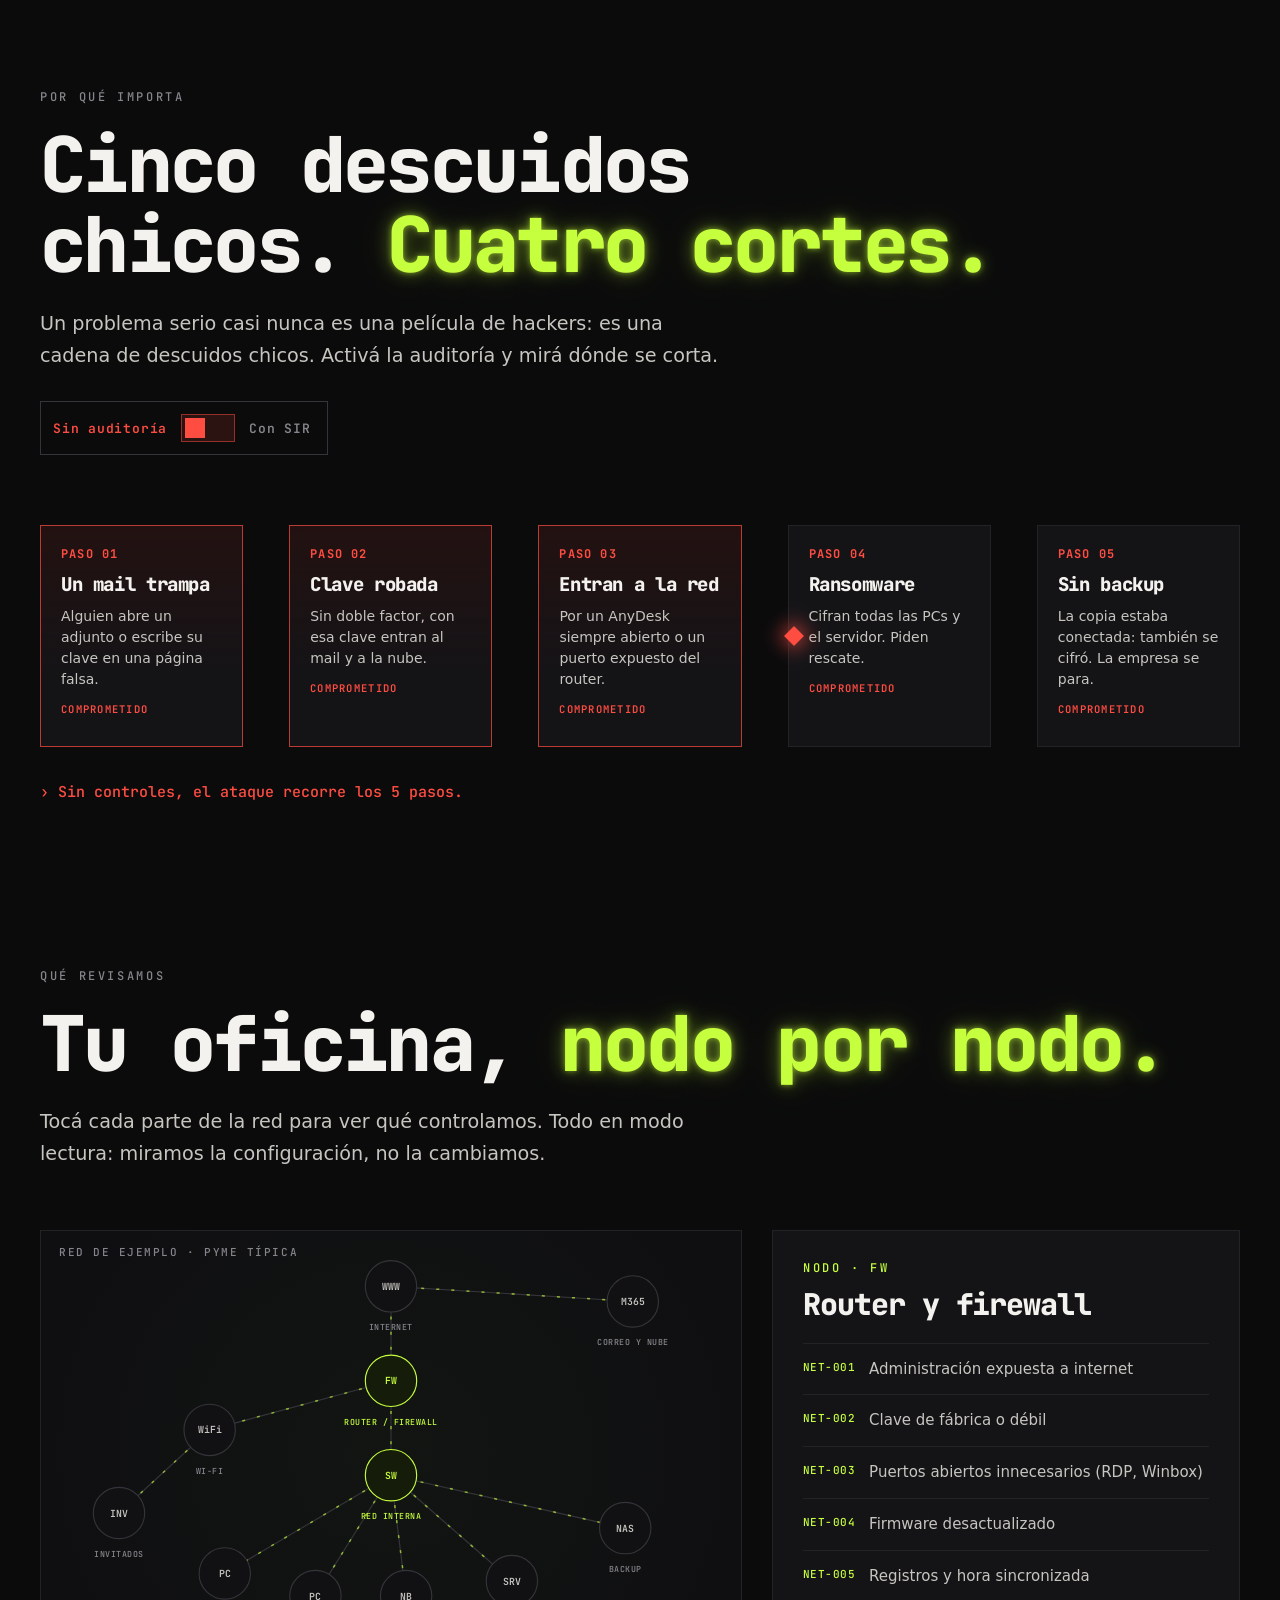
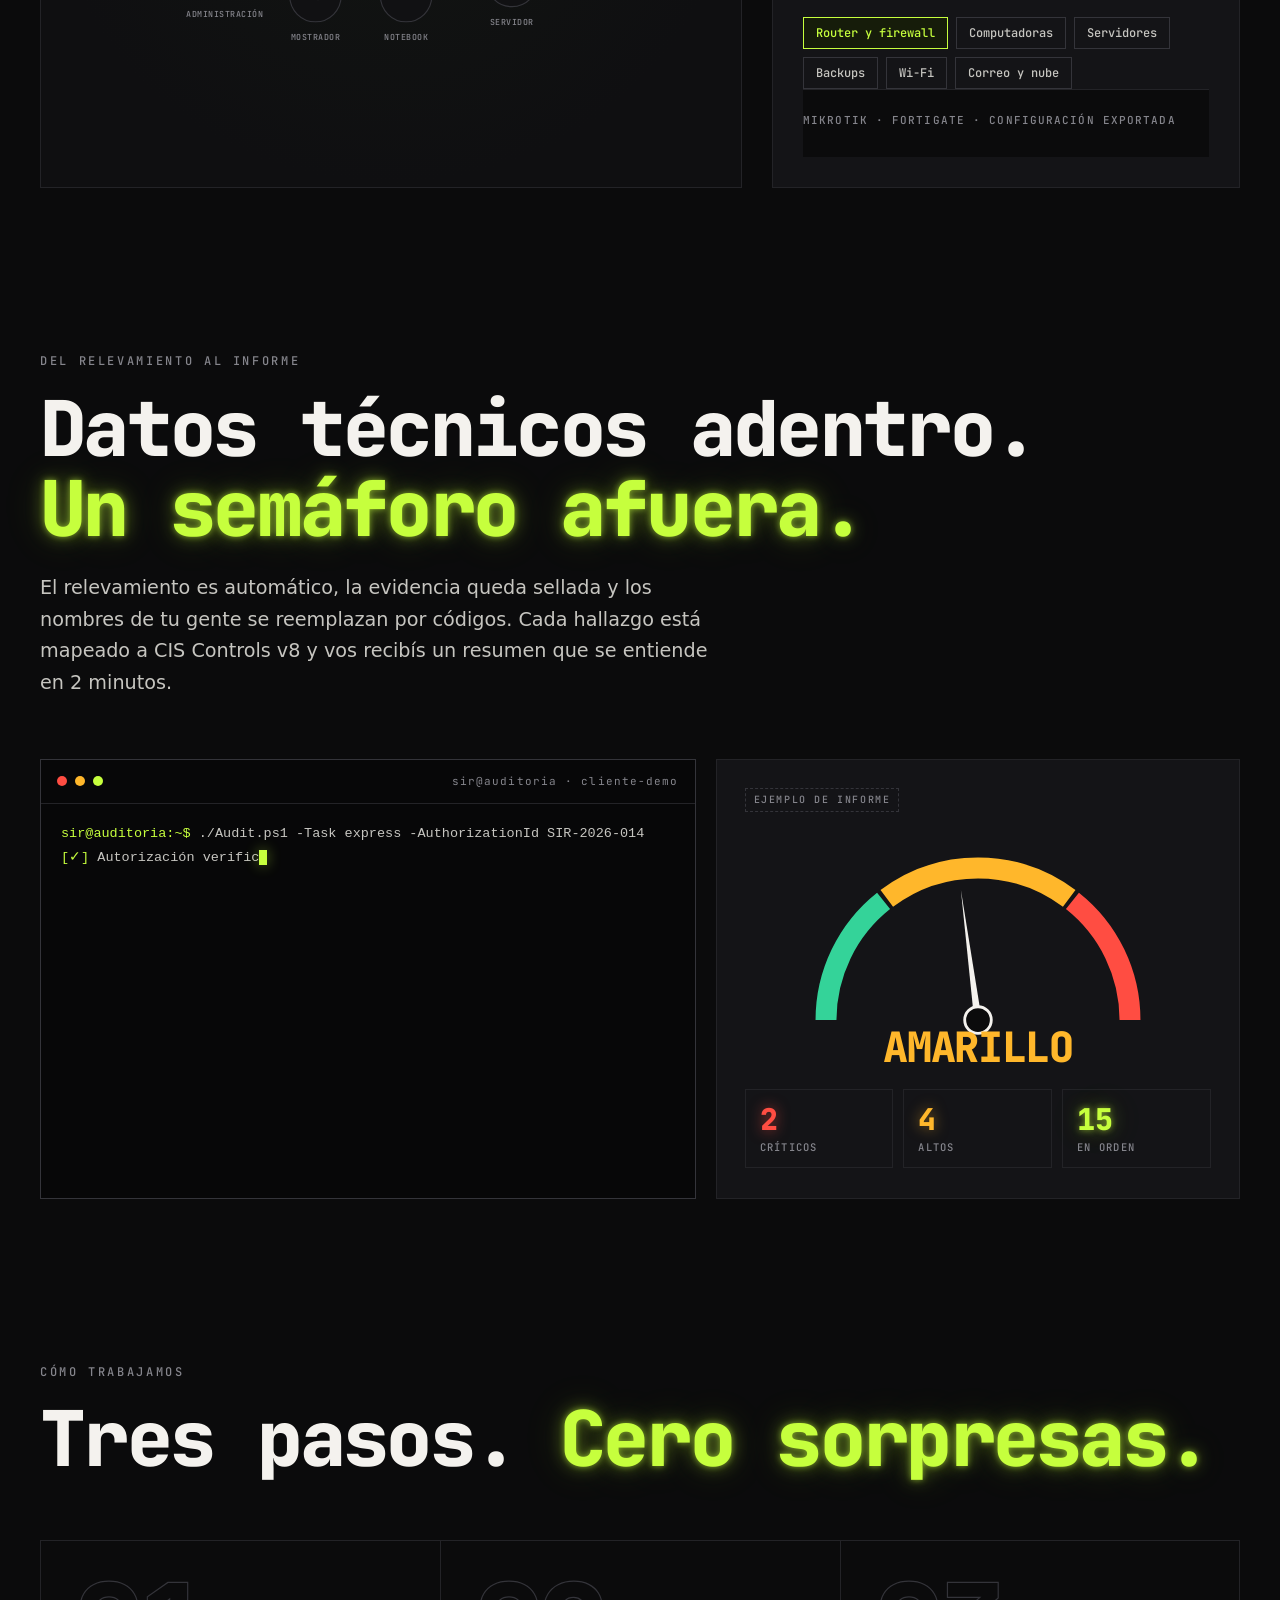
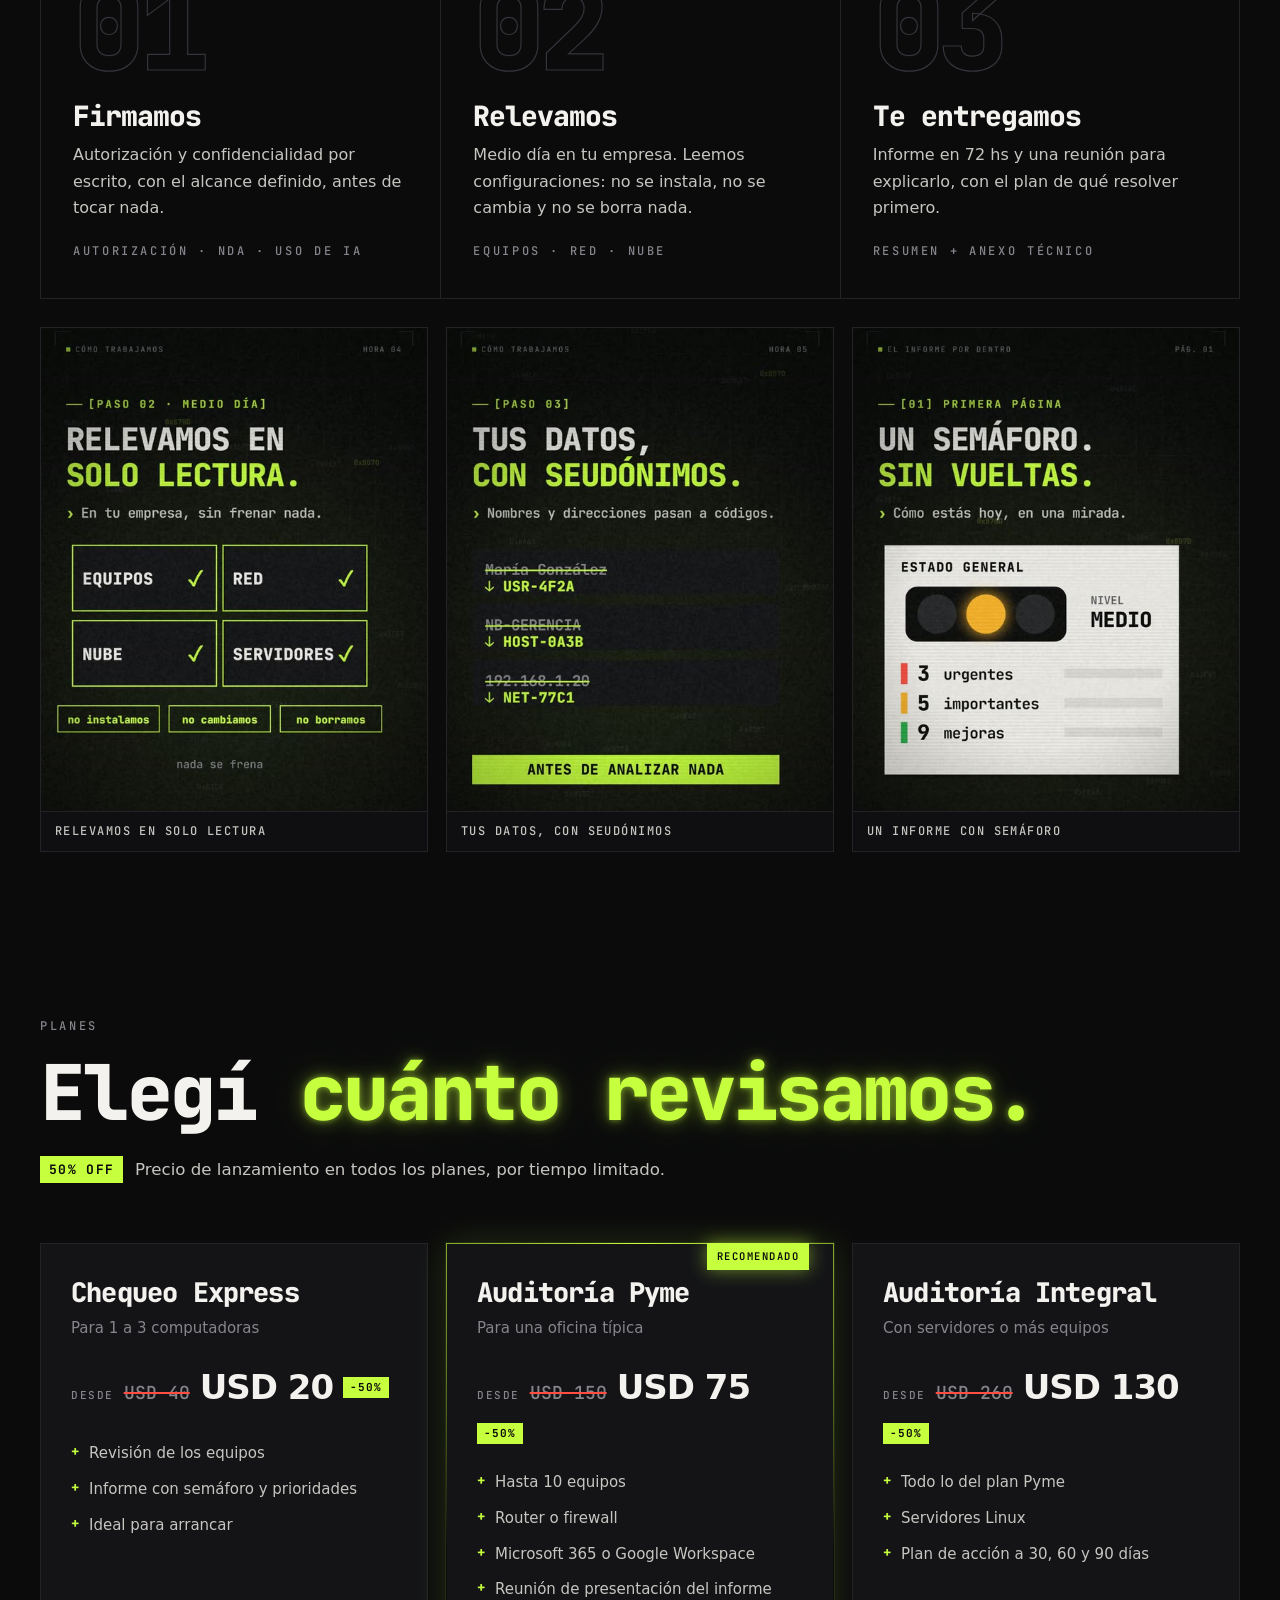
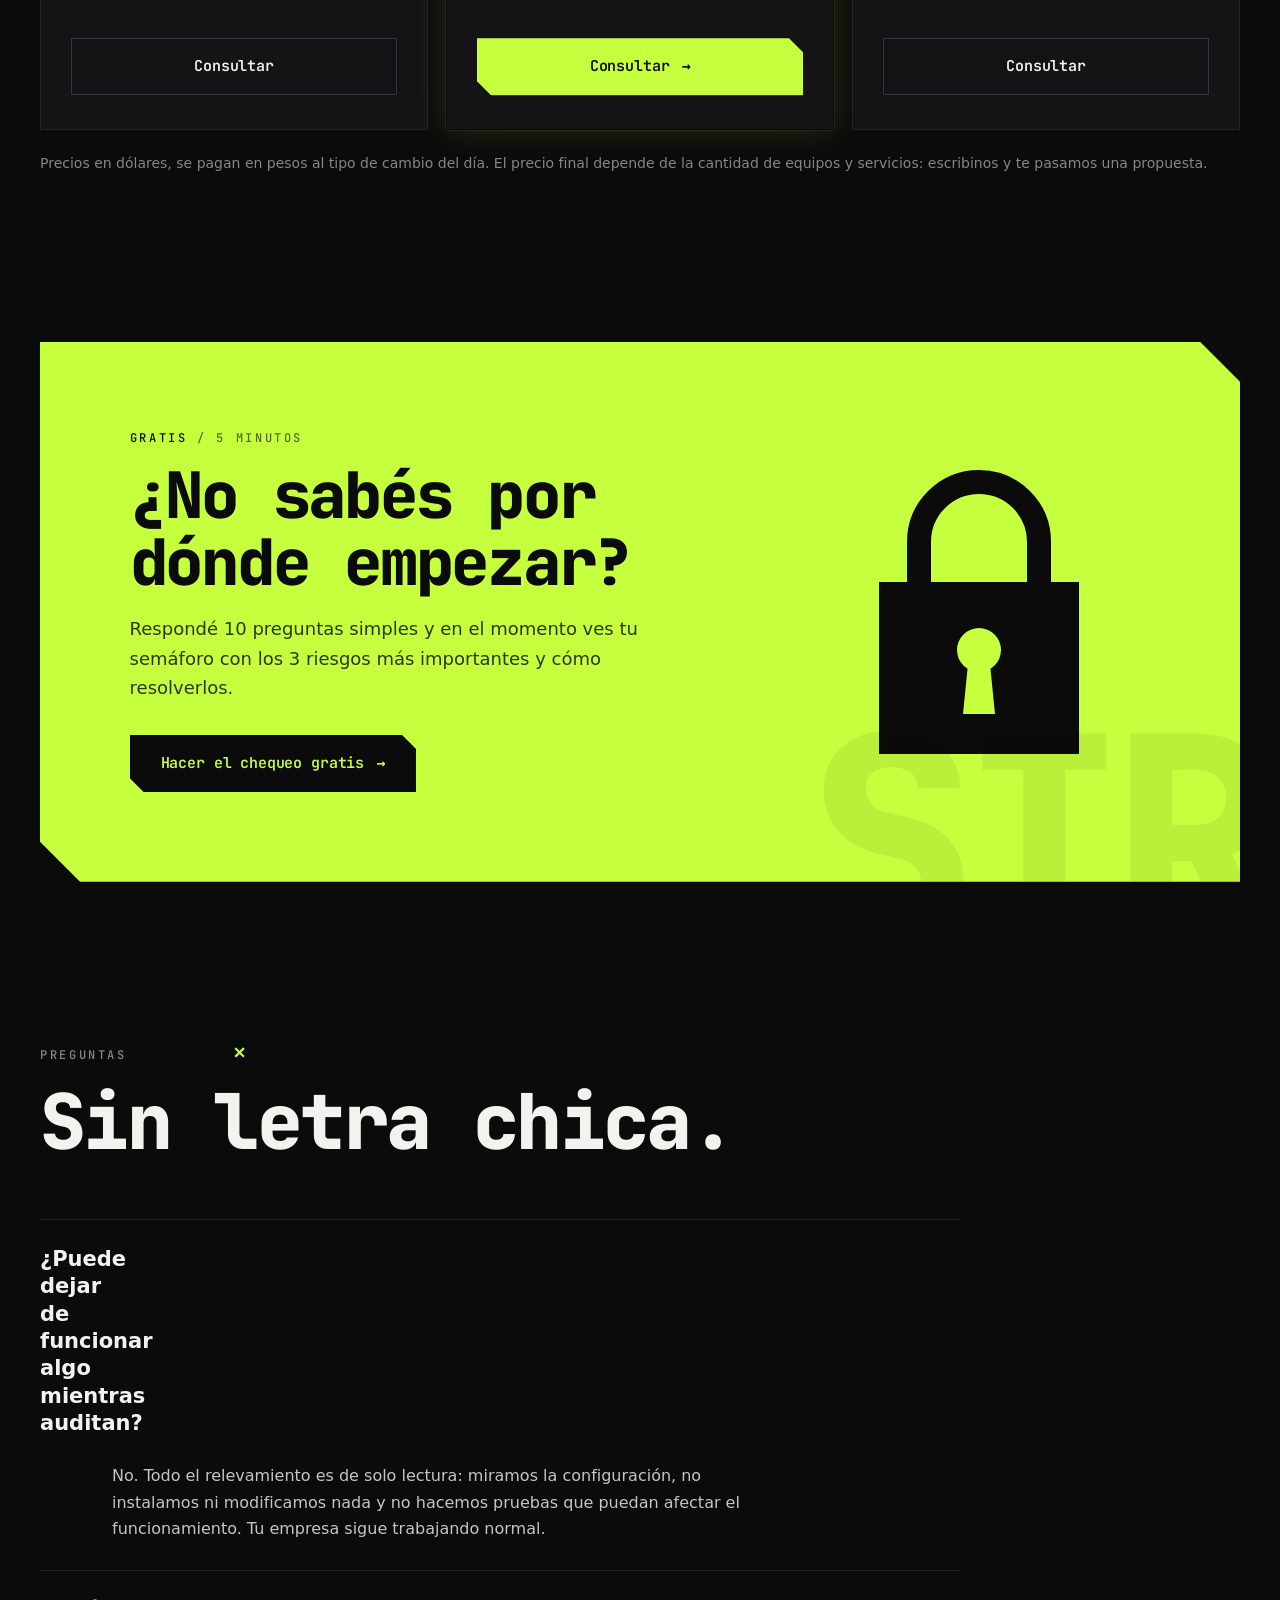
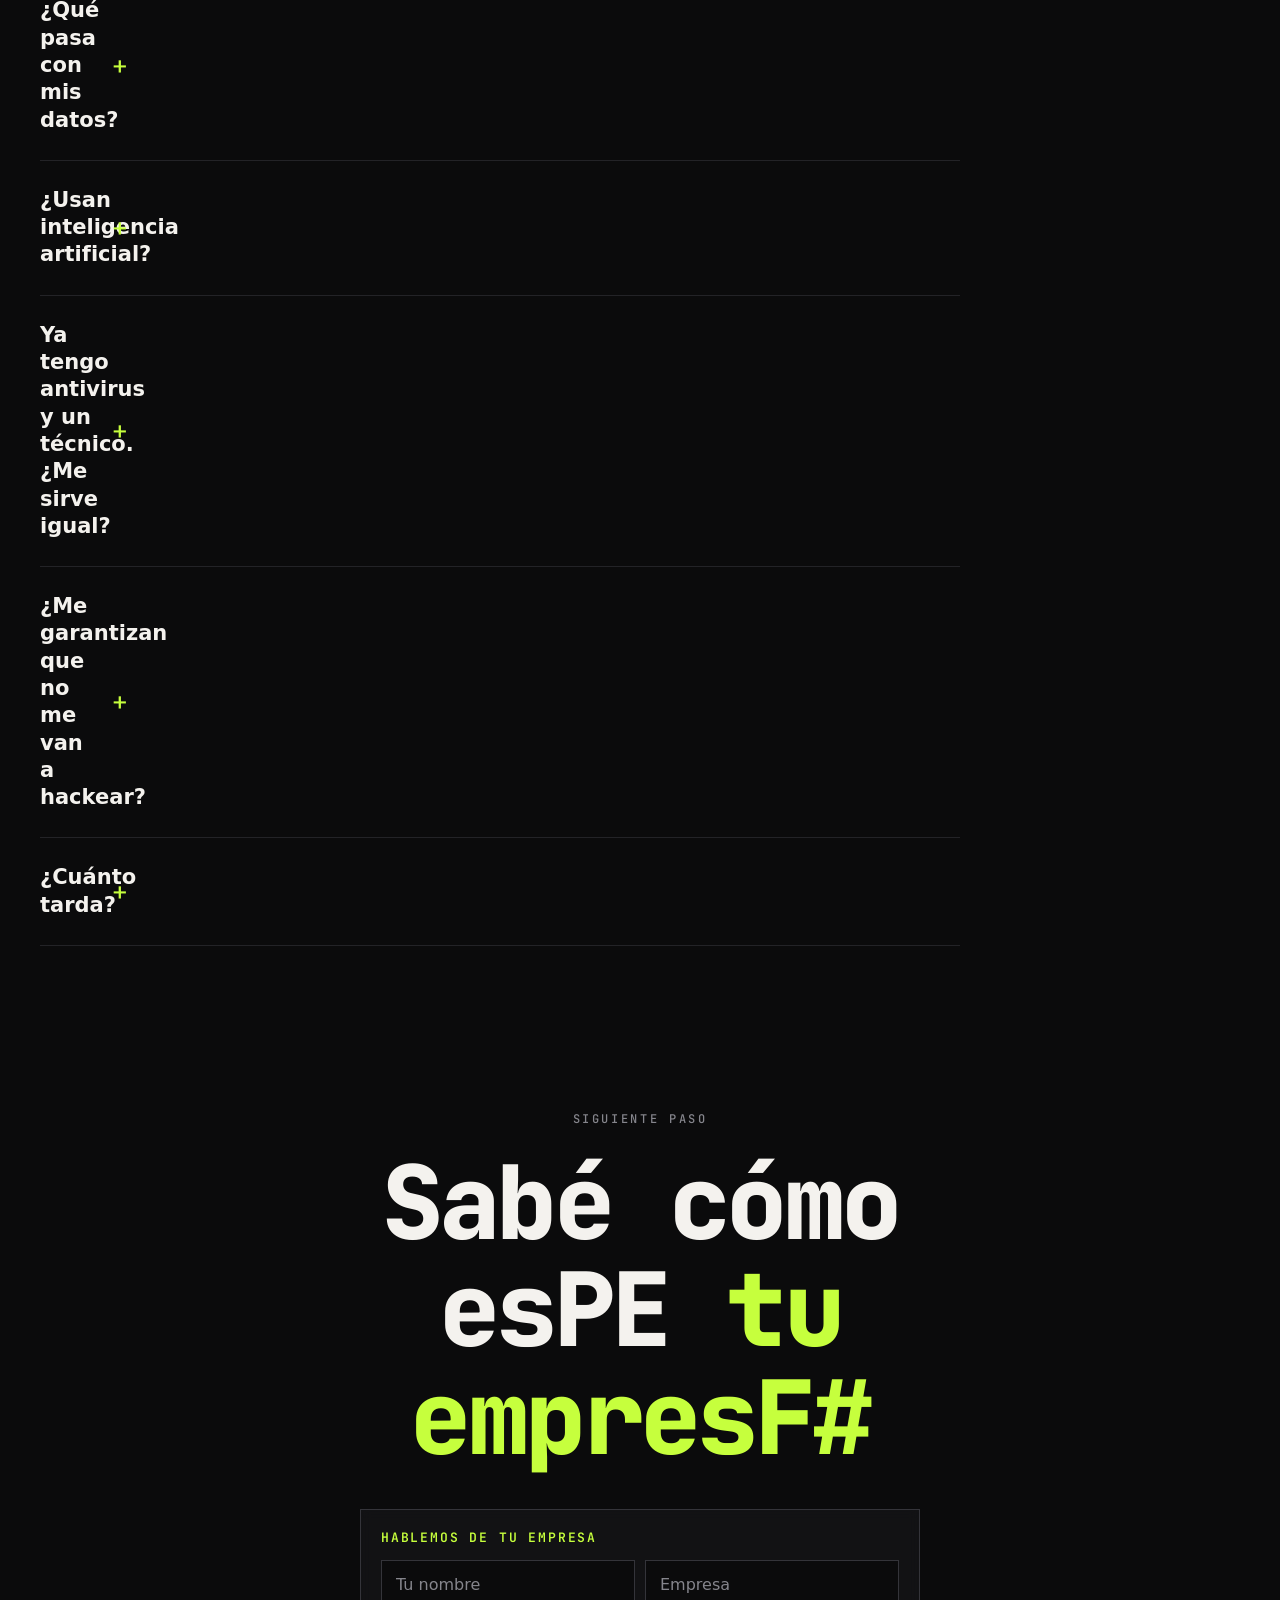
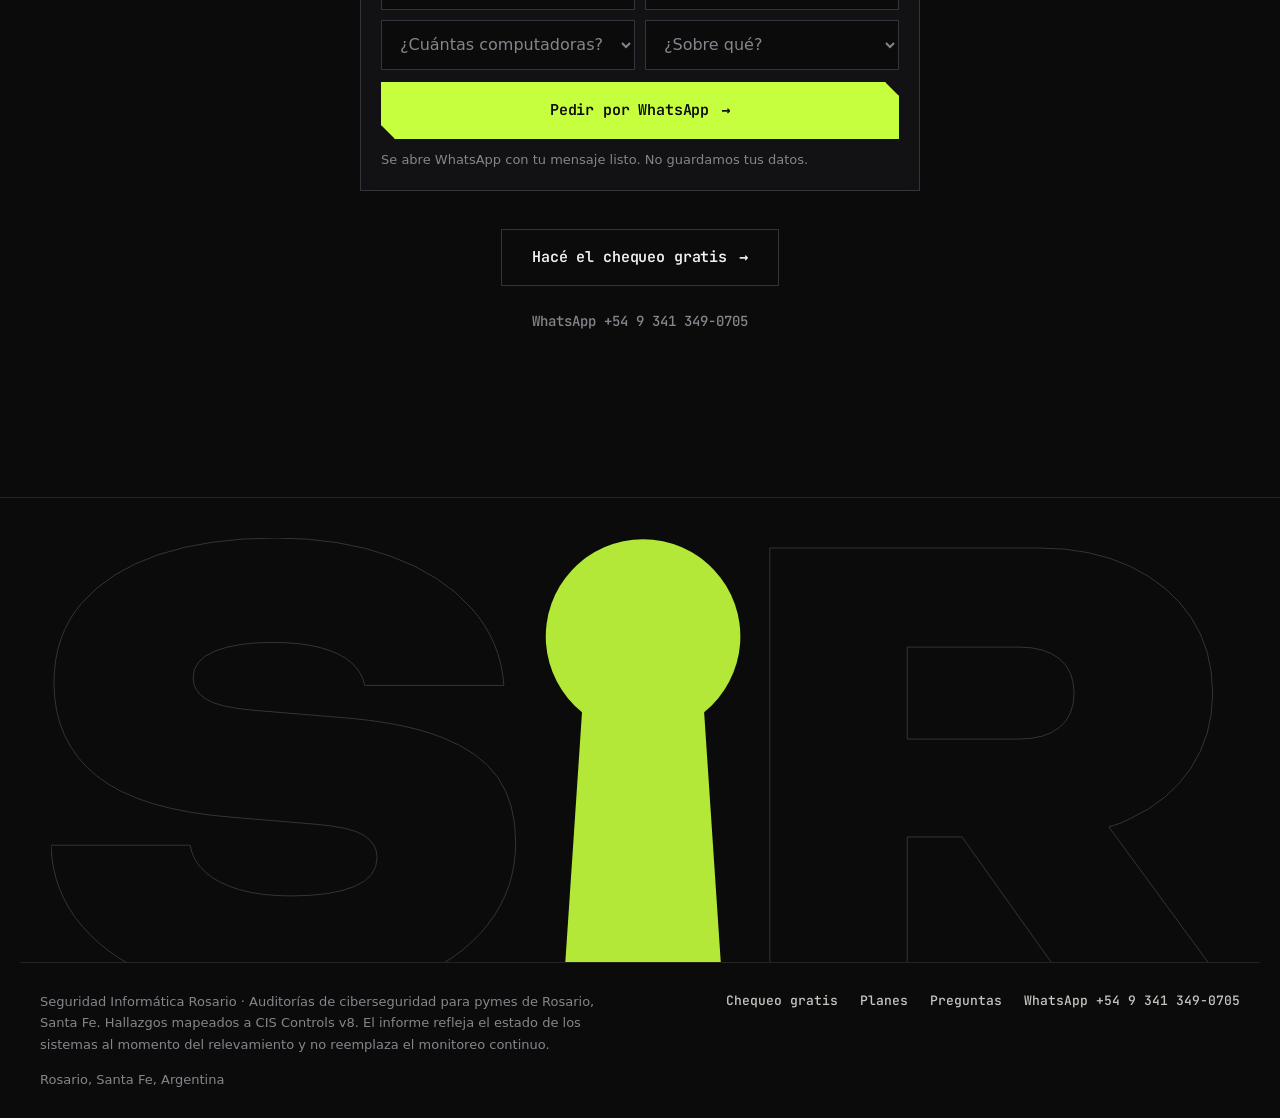
==== commit 87bb0751: "Precios: 50% off de lanzamiento en todos los planes (USD 20 / 75 / 130) Precio anterior tachado, avi" ====
--- a/index.html
+++ b/index.html
@@ -27,7 +27,7 @@
       "url": "https://sirseguridad.com.ar/",
       "image": "https://sirseguridad.com.ar/og.png",
       "telephone": "+54 9 341 349-0705",
-      "priceRange": "USD 40 - USD 260",
+      "priceRange": "USD 20 - USD 130",
       "address": { "@type": "PostalAddress", "addressLocality": "Rosario", "addressRegion": "Santa Fe", "addressCountry": "AR" },
       "areaServed": { "@type": "City", "name": "Rosario, Santa Fe, Argentina" }
     },
@@ -396,6 +396,14 @@
 .plan .price{margin-top:8px;display:flex;align-items:baseline;gap:8px;color:var(--paper)}
 .plan .price small{font:500 11px/1 var(--mono);letter-spacing:.14em;text-transform:uppercase;color:var(--mute)}
 .plan .price b{font-size:34px;font-weight:700;letter-spacing:-.03em}
+.plan .price{flex-wrap:wrap;column-gap:10px}
+.plan .price s{font:500 18px/1 var(--display);color:var(--mute);text-decoration-thickness:2px;text-decoration-color:var(--red)}
+.plan .price .off{align-self:center;font:700 11px/1 var(--mono);letter-spacing:.08em;background:var(--lime);color:var(--ink);padding:5px 7px}
+.promo{display:flex;flex-wrap:wrap;align-items:center;gap:8px 12px;margin-top:22px;color:var(--soft);font-size:clamp(16px,1.3vw,18px)}
+.promo b,.promo-chip b{font:700 13px/1 var(--mono);letter-spacing:.1em;text-transform:uppercase;background:var(--lime);color:var(--ink);padding:7px 9px}
+.promo-chip{display:inline-flex;align-items:center;gap:12px;margin-top:28px;padding:6px 14px 6px 6px;border:1px solid rgba(198,255,61,.45);color:var(--paper);font:500 14px/1.3 var(--body);text-decoration:none;transition:border-color .2s}
+.promo-chip:hover{border-color:var(--lime)}
+.promo-chip + .ask{margin-top:14px}
 .plan .price.ask b{font-size:24px}
 .plan ul{list-style:none;padding:0;margin:16px 0 26px;display:grid;gap:11px;color:var(--soft);font-size:15px}
 .plan li{display:flex;gap:10px}.plan li::before{content:"+";font:700 14px/1.5 var(--mono);color:var(--lime);flex:none}
@@ -487,6 +495,7 @@
       <span class="kicker">Auditorías de ciberseguridad · Rosario, Santa Fe</span>
       <h1 data-decrypt>Encontramos tus fallas <span class="lime">antes que</span> <span class="stroke">un atacante.</span></h1>
       <p class="lead">Revisamos las computadoras, la red y la nube de tu pyme y te entregamos un informe claro: qué está expuesto, qué es urgente y cómo resolverlo. Solo lectura, sin frenar nada.</p>
+      <a class="promo-chip" href="#planes"><b>50% off</b> Precio de lanzamiento en todos los planes <span class="arr" aria-hidden="true">→</span></a>
       <form class="ask" data-ask novalidate aria-labelledby="askT1">
         <p class="ask-t" id="askT1">Pedí asesoramiento sin cargo</p>
         <div class="ask-f">
@@ -676,28 +685,29 @@
   <div class="wrap">
     <div class="tag">Planes</div>
     <h2 class="h2 rv" data-decrypt>Elegí <span class="lime">cuánto revisamos.</span></h2>
+    <p class="promo"><b>50% off</b> Precio de lanzamiento en todos los planes, por tiempo limitado.</p>
     <div class="plans">
       <article class="plan tilt">
         <h3>Chequeo Express</h3>
         <p class="for">Para 1 a 3 computadoras</p>
-        <p class="price"><small>Desde</small><b>USD 40</b></p>
+        <p class="price"><small>Desde</small><s><span class="sr">Antes </span>USD 40</s><b><span class="sr">Ahora </span>USD 20</b><span class="off">−50%</span></p>
         <ul><li>Revisión de los equipos</li><li>Informe con semáforo y prioridades</li><li>Ideal para arrancar</li></ul>
-        <a class="btn btn-line" href="https://wa.me/5493413490705?text=Hola%20SIR!%20Quiero%20consultar%20por%20el%20Chequeo%20Express." target="_blank" rel="noopener">Consultar</a>
+        <a class="btn btn-line" href="https://wa.me/5493413490705?text=Hola%20SIR!%20Quiero%20consultar%20por%20el%20Chequeo%20Express%20con%2050%25%20off." target="_blank" rel="noopener">Consultar</a>
       </article>
       <article class="plan best tilt">
         <span class="badge">Recomendado</span>
         <h3>Auditoría Pyme</h3>
         <p class="for">Para una oficina típica</p>
-        <p class="price"><small>Desde</small><b>USD 150</b></p>
+        <p class="price"><small>Desde</small><s><span class="sr">Antes </span>USD 150</s><b><span class="sr">Ahora </span>USD 75</b><span class="off">−50%</span></p>
         <ul><li>Hasta 10 equipos</li><li>Router o firewall</li><li>Microsoft 365 o Google Workspace</li><li>Reunión de presentación del informe</li></ul>
-        <a class="btn btn-lime" href="https://wa.me/5493413490705?text=Hola%20SIR!%20Quiero%20consultar%20por%20la%20Auditor%C3%ADa%20Pyme." target="_blank" rel="noopener">Consultar <span class="arr" aria-hidden="true">→</span></a>
+        <a class="btn btn-lime" href="https://wa.me/5493413490705?text=Hola%20SIR!%20Quiero%20consultar%20por%20la%20Auditor%C3%ADa%20Pyme%20con%2050%25%20off." target="_blank" rel="noopener">Consultar <span class="arr" aria-hidden="true">→</span></a>
       </article>
       <article class="plan tilt">
         <h3>Auditoría Integral</h3>
         <p class="for">Con servidores o más equipos</p>
-        <p class="price"><small>Desde</small><b>USD 260</b></p>
+        <p class="price"><small>Desde</small><s><span class="sr">Antes </span>USD 260</s><b><span class="sr">Ahora </span>USD 130</b><span class="off">−50%</span></p>
         <ul><li>Todo lo del plan Pyme</li><li>Servidores Linux</li><li>Plan de acción a 30, 60 y 90 días</li></ul>
-        <a class="btn btn-line" href="https://wa.me/5493413490705?text=Hola%20SIR!%20Quiero%20consultar%20por%20la%20Auditor%C3%ADa%20Integral." target="_blank" rel="noopener">Consultar</a>
+        <a class="btn btn-line" href="https://wa.me/5493413490705?text=Hola%20SIR!%20Quiero%20consultar%20por%20la%20Auditor%C3%ADa%20Integral%20con%2050%25%20off." target="_blank" rel="noopener">Consultar</a>
       </article>
     </div>
     <p class="note">Precios en dólares, se pagan en pesos al tipo de cambio del día. El precio final depende de la cantidad de equipos y servicios: escribinos y te pasamos una propuesta.</p>
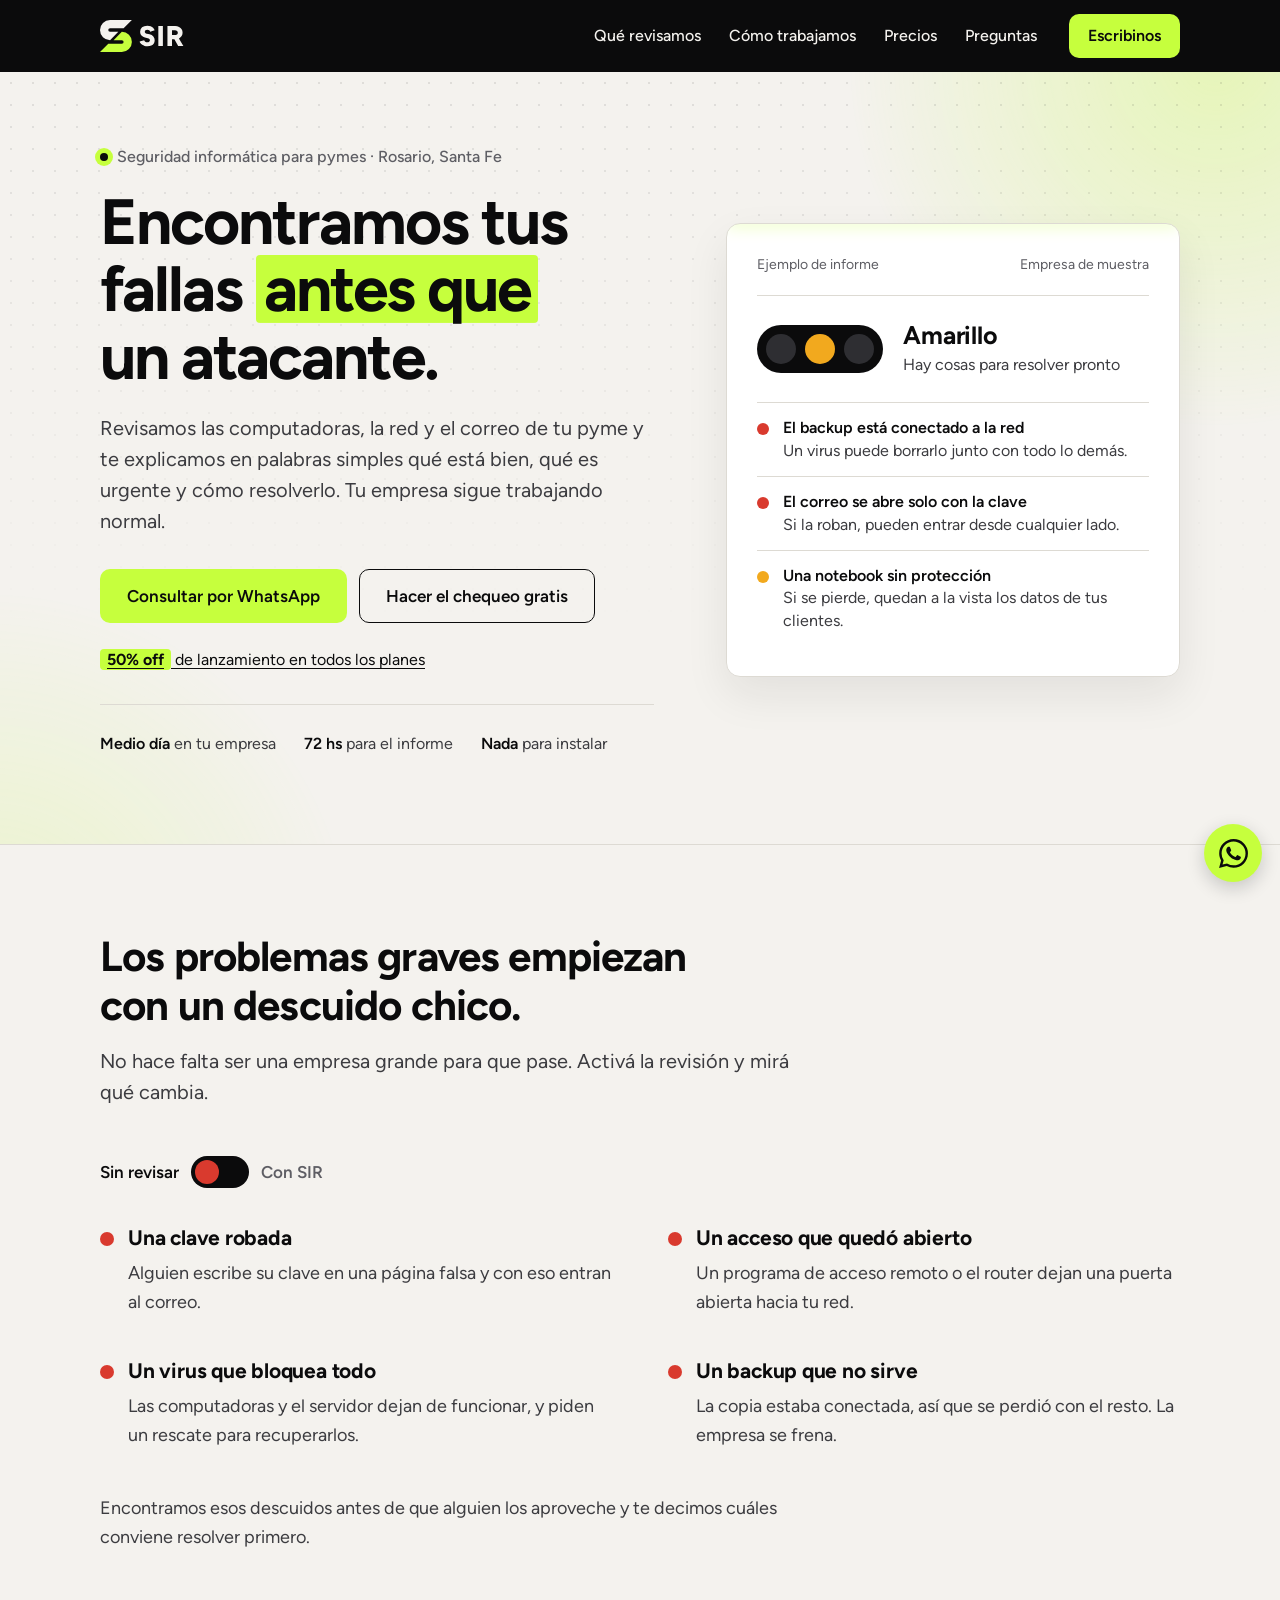
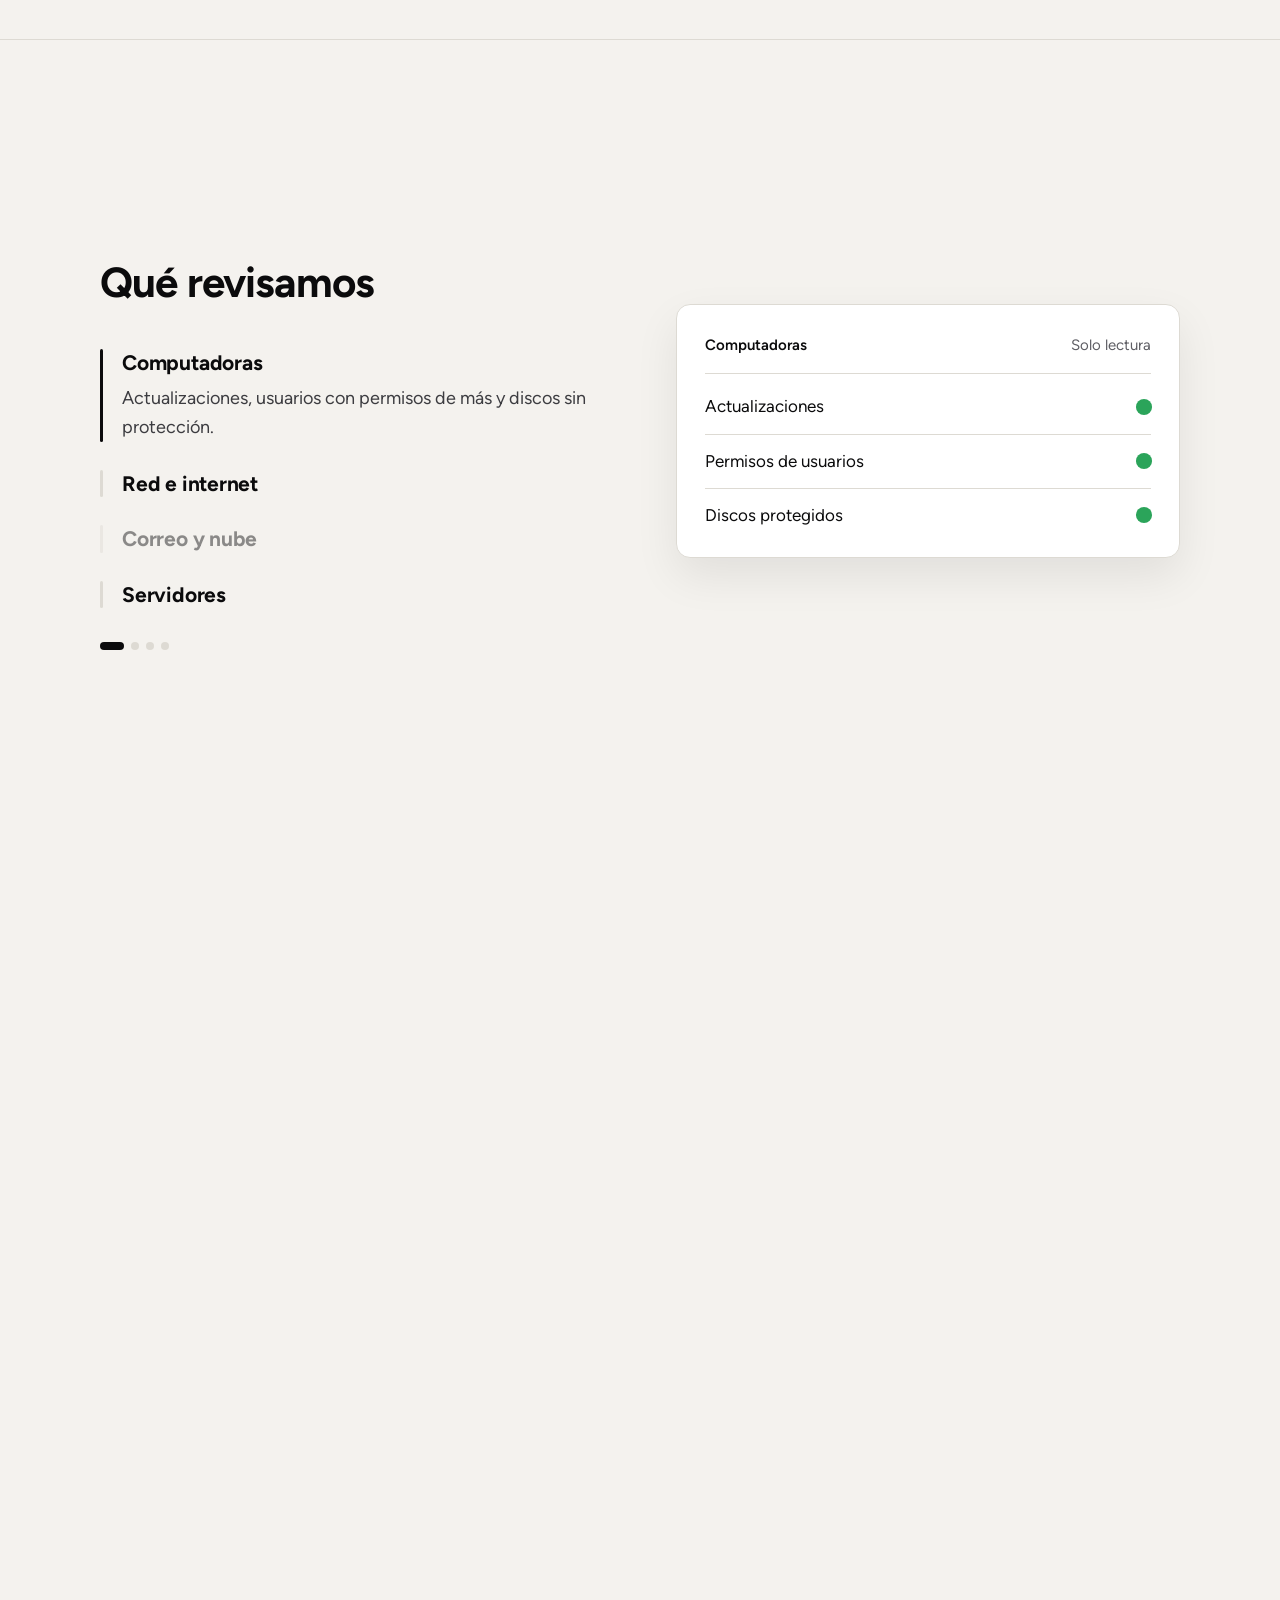
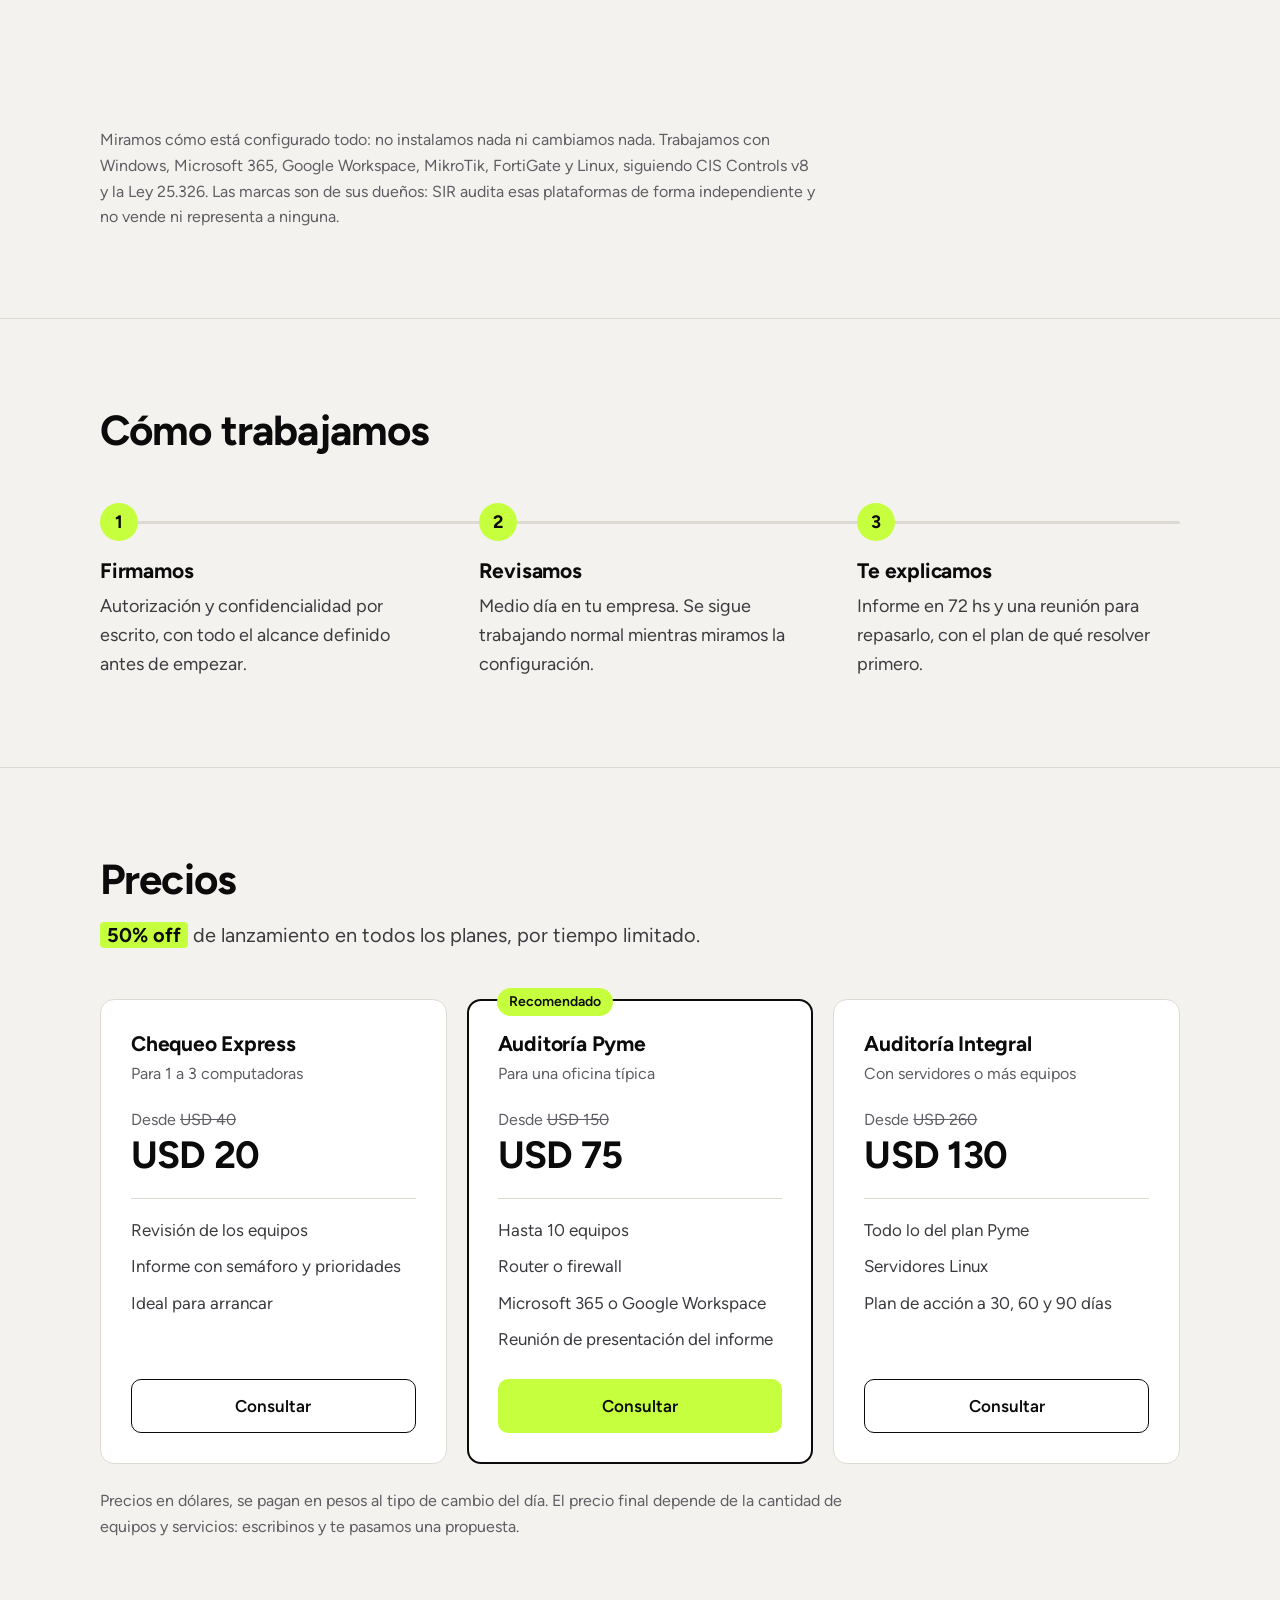
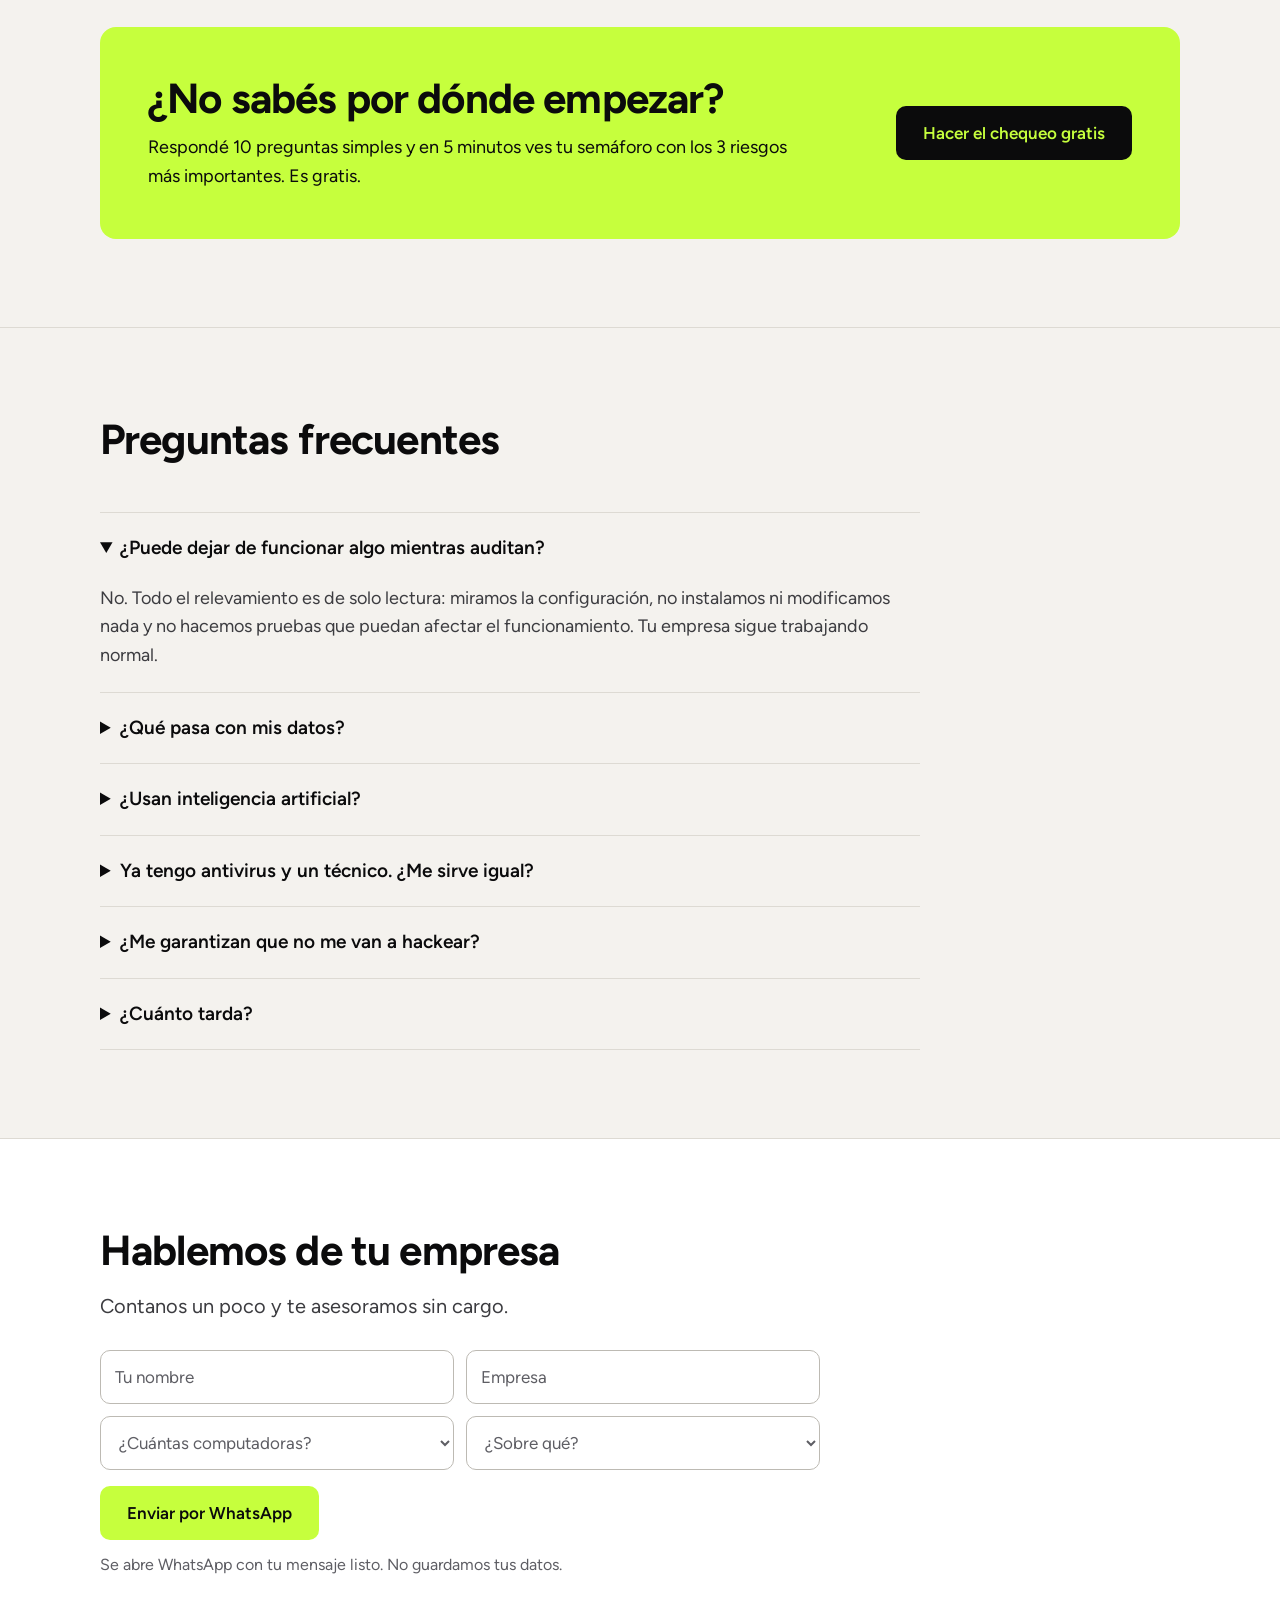
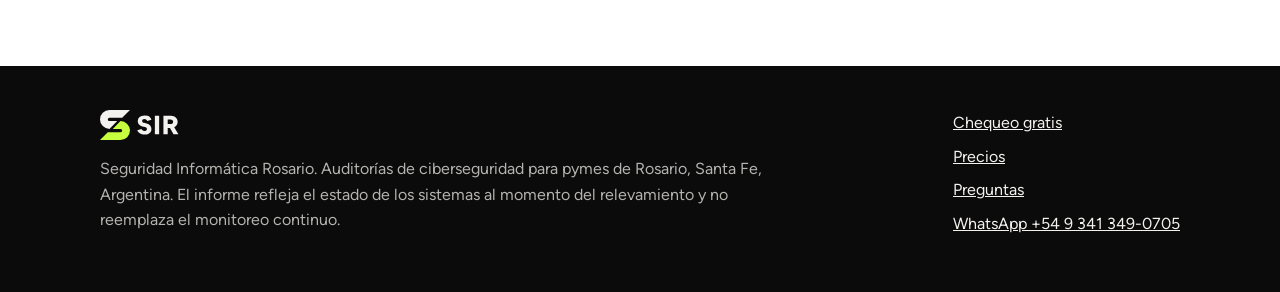
==== commit cfacd41b: "Web nueva para dueños de pyme y logo Encastre Diseño claro con Figtree, textos sin tecnicismos y mov" ====
--- a/index.html
+++ b/index.html
@@ -50,662 +50,459 @@
 <link rel="apple-touch-icon" href="apple-touch-icon.png">
 <link rel="stylesheet" href="fonts.css">
 <style>
-/* =====================================================================
-   SIR · landing "centro de operaciones"
-   Negro + lima de marca; rojo/ámbar solo para severidades.
-   Hero 3D (Three.js): carrusel de equipos que se escanean uno por uno.
-   ===================================================================== */
-:root{
-  --ink:#0B0B0C; --ink-2:#0F0F11; --panel:#141417; --line:#232327; --line-2:#34343A;
-  --paper:#F4F2EE; --soft:#C6C5C0; --mute:#85858C;
-  --lime:#C6FF3D; --lime-2:#9BD411; --lime-glow:rgba(198,255,61,.45); --lime-dim:#161C0A;
-  --red:#FF4D42; --amber:#FFB72B; --green:#34D399;
-  --display:'JetBrains Mono',ui-monospace,'DejaVu Sans Mono',Consolas,monospace;
-  --brand:'Unbounded','Arial Black',sans-serif;
-  --body:system-ui,-apple-system,'Segoe UI',Roboto,'Helvetica Neue',Arial,sans-serif;   /* texto corrido en sans legible; la mono queda para datos y etiquetas */
-  --mono:'JetBrains Mono',ui-monospace,Consolas,monospace;
-  color-scheme:dark;
-}
-*,*::before,*::after{box-sizing:border-box}
-html{scroll-behavior:smooth;scroll-padding-top:90px}
-body{margin:0;background:var(--ink);color:var(--paper);font:400 16px/1.65 var(--body);-webkit-font-smoothing:antialiased;overflow-x:hidden}
-img,svg,canvas{max-width:100%}
-a{color:inherit}
-p{margin:0}
-h1,h2,h3{margin:0;font-family:var(--display);font-weight:800;letter-spacing:-.035em;line-height:1.05;text-wrap:balance}
-::selection{background:var(--lime);color:var(--ink)}
-.wrap{max-width:1240px;margin:0 auto;padding-left:max(20px,env(safe-area-inset-left,0px));padding-right:max(20px,env(safe-area-inset-right,0px))}
-.lime{color:var(--lime)}
-.mono{font-family:var(--mono)}
-.tag{font:500 12px/1.2 var(--mono);letter-spacing:.22em;text-transform:uppercase;color:var(--mute)}
-.tag b{color:var(--lime);font-weight:500}
-.h2{font-size:clamp(36px,6vw,82px);margin-top:20px}
-.lead{color:var(--soft);font-size:clamp(17px,1.5vw,20px);max-width:56ch;margin-top:22px}
-.hero .lead{max-width:27em}   /* que no llegue al 3D: ~60 caracteres por línea */
-section{position:relative}
-.pad{padding-block:clamp(90px,13vw,170px)}
-
-/* ---------- Fondo: grilla + scanlines ---------- */
-.bg-grid{position:fixed;inset:0;z-index:-2;pointer-events:none;
-  background-image:linear-gradient(rgba(255,255,255,.035) 1px,transparent 1px),linear-gradient(90deg,rgba(255,255,255,.035) 1px,transparent 1px);
-  background-size:64px 64px;mask-image:radial-gradient(ellipse 90% 70% at 50% 20%,#000 30%,transparent 80%)}
-.scanlines{position:fixed;inset:0;z-index:60;pointer-events:none;opacity:.35;mix-blend-mode:overlay;
-  background:repeating-linear-gradient(to bottom,rgba(0,0,0,.25) 0 1px,transparent 1px 3px)}
-
-/* ---------- Botones ---------- */
-.btn{position:relative;display:inline-flex;align-items:center;justify-content:center;gap:12px;border:1px solid transparent;cursor:pointer;text-decoration:none;
-  font:600 15px/1 var(--display);letter-spacing:-.01em;padding:20px 30px;white-space:nowrap;
-  clip-path:polygon(0 0,calc(100% - 14px) 0,100% 14px,100% 100%,14px 100%,0 calc(100% - 14px));transition:transform .15s,background .2s,color .2s}
-.btn:focus-visible{outline:3px solid var(--paper);outline-offset:4px}
-.btn:active{transform:translateY(1px)}
-.btn-lime{background:var(--lime);color:var(--ink)}
-.btn-lime:hover{background:#D8FF73}
-.btn-line{background:transparent;color:var(--paper);border-color:var(--line-2);clip-path:none}
-.btn-line:hover{color:var(--lime);border-color:var(--lime)}
-.btn-ink{background:var(--ink);color:var(--lime)}
-.btn-sm{padding:13px 18px;font-size:13px}
-.arr{transition:transform .2s}.btn:hover .arr{transform:translateX(4px)}
-
-/* ---------- Logo ---------- */
-.logo{display:inline-flex;align-items:center;text-decoration:none;color:var(--paper)}
-.logo svg{display:block;height:20px;width:51px}
-
-/* ---------- Barra superior tipo consola ---------- */
-.bar{position:fixed;top:0;left:0;right:0;z-index:50;padding-top:env(safe-area-inset-top,0px);
-  background:linear-gradient(to bottom,rgba(11,11,12,.92),rgba(11,11,12,.72));backdrop-filter:blur(14px);-webkit-backdrop-filter:blur(14px);border-bottom:1px solid var(--line)}
-.bar-in{display:flex;align-items:center;gap:24px;height:68px}
-.status{display:flex;align-items:center;gap:10px;font:500 11px/1 var(--mono);letter-spacing:.16em;color:var(--mute);text-transform:uppercase;padding-left:22px;border-left:1px solid var(--line)}
-.status i{width:7px;height:7px;background:var(--lime);box-shadow:0 0 10px var(--lime);animation:blink 1.6s steps(2) infinite}
-@keyframes blink{50%{opacity:.2}}
-.links{display:flex;gap:4px;margin-left:auto}
-.links a{font:500 13px/1 var(--mono);color:var(--soft);text-decoration:none;padding:10px 12px;letter-spacing:.02em}
-.links a::before{content:"/";color:var(--line-2);margin-right:6px}
-.links a:hover{color:var(--lime)}
-.progress{position:absolute;left:0;bottom:-1px;height:2px;width:100%;background:var(--lime);transform-origin:0 50%;transform:scaleX(0);box-shadow:0 0 12px var(--lime)}
-@media (max-width:980px){.links{display:none}.bar .btn{margin-left:auto}}
-@media (max-width:520px){.status{display:none}}
-
-/* ---------- Cursor retícula (solo mouse) ---------- */
-.reticle{position:fixed;left:0;top:0;width:34px;height:34px;margin:-17px 0 0 -17px;z-index:70;pointer-events:none;opacity:0;transition:opacity .2s,width .2s,height .2s,margin .2s}
-.reticle::before,.reticle::after{content:"";position:absolute;inset:0;border:1px solid var(--lime);
-  clip-path:polygon(0 0,30% 0,30% 2px,2px 2px,2px 30%,0 30%,0 0,70% 0,100% 0,100% 30%,calc(100% - 2px) 30%,calc(100% - 2px) 2px,70% 2px,70% 0,100% 70%,100% 100%,70% 100%,70% calc(100% - 2px),calc(100% - 2px) calc(100% - 2px),calc(100% - 2px) 70%,100% 70%,30% 100%,0 100%,0 70%,2px 70%,2px calc(100% - 2px),30% calc(100% - 2px))}
-.reticle::after{inset:15px;border:0;background:var(--lime);clip-path:none;border-radius:50%}
-.reticle.big{width:58px;height:58px;margin:-29px 0 0 -29px}
-.reticle.big::after{inset:27px}
-
-/* ---------- WhatsApp flotante ---------- */
-.wa-float{position:fixed;z-index:65;right:max(clamp(24px,4vw,56px),env(safe-area-inset-right,0px));bottom:max(clamp(24px,4vw,48px),env(safe-area-inset-bottom,0px));display:flex;flex-direction:column;align-items:flex-end;gap:12px;pointer-events:none}
-.wa-float > *{pointer-events:auto}
-.wa-btn{position:relative;display:grid;place-items:center;width:72px;height:72px;border-radius:50%;background:#25D366;color:#fff;box-shadow:0 10px 30px rgba(0,0,0,.45),0 0 0 1px rgba(255,255,255,.08) inset;transition:transform .2s ease-out,box-shadow .2s}
-.wa-btn svg{width:38px;height:38px;fill:currentColor}
-.wa-btn:hover{transform:translateY(-2px) scale(1.04);box-shadow:0 14px 34px rgba(0,0,0,.5)}
-.wa-btn:focus-visible{outline:2px solid var(--lime);outline-offset:4px}
-.wa-btn::after{content:"";position:absolute;inset:0;border-radius:50%;border:2px solid #25D366;animation:wa-ring 2.6s ease-out 3}
-@keyframes wa-ring{0%{transform:scale(1);opacity:.7}100%{transform:scale(1.6);opacity:0}}
-.wa-bubble{position:relative;max-width:250px;background:var(--panel);border:1px solid var(--line-2,#3A3A40);padding:14px 36px 14px 16px;font:400 15px/1.45 var(--body);color:var(--soft);box-shadow:0 12px 32px rgba(0,0,0,.45);transform-origin:bottom right;animation:wa-in .35s cubic-bezier(.2,.8,.2,1)}
-.wa-bubble[hidden]{display:none}
-.wa-bubble b{display:block;color:var(--paper);font-weight:600;margin-bottom:2px}
-.wa-bubble a{color:var(--lime);text-decoration:none}
-.wa-bubble a:hover{text-decoration:underline}
-.wa-bubble::after{content:"";position:absolute;right:30px;bottom:-7px;width:12px;height:12px;background:var(--panel);border-right:1px solid var(--line-2,#3A3A40);border-bottom:1px solid var(--line-2,#3A3A40);transform:rotate(45deg)}
-.wa-x{position:absolute;top:6px;right:6px;width:26px;height:26px;border:0;background:transparent;color:var(--mute);font:400 18px/1 var(--mono);cursor:pointer}
-.wa-x:hover{color:var(--paper)}
-@keyframes wa-in{from{opacity:0;transform:translateY(8px) scale(.96)}to{opacity:1;transform:none}}
-@media (prefers-reduced-motion:reduce){.wa-btn::after{animation:none;display:none}.wa-bubble{animation:none}}
-@media (max-width:600px){.wa-btn{width:64px;height:64px}.wa-btn svg{width:34px;height:34px}.wa-bubble::after{right:26px}}
-@media print{.wa-float{display:none}}
-
-/* ---------- Neón: brillo en los acentos (lima de marca, severidades y WhatsApp) ---------- */
-:root{--neon:0 0 6px rgba(198,255,61,.55),0 0 18px rgba(198,255,61,.35),0 0 42px rgba(198,255,61,.18)}
-.hero h1 .lime,.h2 .lime{text-shadow:var(--neon)}
-.hero h1 .lime{animation:neon-on 1.6s steps(1) .9s both}
-.hero h1 .stroke{filter:drop-shadow(0 0 10px rgba(244,242,238,.18))}
-.hero h1::after{text-shadow:var(--neon)}
-.caret{box-shadow:0 0 14px var(--lime-glow)}
-.tag b{text-shadow:0 0 10px var(--lime-glow)}
-.btn-lime{box-shadow:0 0 0 1px rgba(198,255,61,.7),0 0 22px rgba(198,255,61,.35),0 0 60px rgba(198,255,61,.12);transition:box-shadow .25s,background .2s,transform .2s}
-.btn-lime:hover{box-shadow:0 0 0 1px var(--lime),0 0 30px rgba(198,255,61,.55),0 0 80px rgba(198,255,61,.2)}
-.bar{box-shadow:0 1px 0 rgba(198,255,61,.12),0 8px 30px -12px rgba(198,255,61,.25)}
-.plan.best{box-shadow:0 0 34px rgba(198,255,61,.14),0 0 0 1px rgba(198,255,61,.08)}
-.plan .badge{box-shadow:0 0 18px rgba(198,255,61,.5)}
-.sev .r b{text-shadow:0 0 14px rgba(255,77,66,.6)}.sev .a b{text-shadow:0 0 14px rgba(255,183,43,.5)}.sev .g b{text-shadow:var(--neon)}
-.pill.crit{box-shadow:0 0 14px rgba(255,77,66,.3)}
-.wa-btn{box-shadow:0 10px 30px rgba(0,0,0,.45),0 0 18px rgba(37,211,102,.55),0 0 44px rgba(37,211,102,.22)}
-.wa-btn:hover{box-shadow:0 14px 34px rgba(0,0,0,.5),0 0 26px rgba(37,211,102,.75),0 0 60px rgba(37,211,102,.3)}
-@keyframes neon-on{0%{opacity:.15}8%{opacity:1}12%{opacity:.3}18%{opacity:1}24%{opacity:.5}30%,100%{opacity:1}}
-@media (prefers-reduced-motion:reduce){.hero h1 .lime{animation:none}}
-
-/* ---------- Arranque ---------- */
-@keyframes in{to{opacity:1}}
-
-/* =============== HERO =============== */
-.hero{min-height:100svh;display:grid;align-items:center;padding-block:120px 70px;overflow:hidden}
-.hero-grid{display:grid;grid-template-columns:minmax(0,1fr) minmax(0,1.05fr);gap:30px;align-items:center}
-.hero h1{font-size:clamp(32px,5.3vw,80px);margin-top:26px;overflow-wrap:break-word}
-@media (max-width:520px){.hero h1{font-size:8.6vw}}
-.hero h1::after{content:"_";color:var(--lime);animation:blink 1s steps(2) infinite;margin-left:.05em}
-.hero h1 .stroke{color:transparent;-webkit-text-stroke:1.5px var(--paper)}
-.kicker{display:inline-flex;align-items:center;gap:12px;font:500 12px/1 var(--mono);letter-spacing:.2em;text-transform:uppercase;color:var(--lime)}
-.kicker::before{content:"";width:34px;height:1px;background:var(--lime)}
-.cta-row{display:flex;flex-wrap:wrap;gap:12px;margin-top:38px}
-.facts{display:grid;grid-template-columns:repeat(3,auto);justify-content:start;gap:8px 34px;margin-top:44px;padding-top:26px;border-top:1px solid var(--line)}
-.facts b{display:block;font:800 30px/1 var(--display);letter-spacing:-.03em}
-.facts span{font:500 11px/1.4 var(--mono);color:var(--mute);letter-spacing:.12em;text-transform:uppercase}
-
-/* =============== PEDIDO RÁPIDO (arriba y al final): arma el mensaje y abre WhatsApp, no guarda nada =============== */
-.sr{position:absolute;width:1px;height:1px;overflow:hidden;clip:rect(0 0 0 0);white-space:nowrap}
-.ask{margin-top:32px;max-width:560px;padding:20px;border:1px solid var(--line-2);background:rgba(20,20,23,.82);backdrop-filter:blur(6px)}
-.ask-t{font:600 13px/1.2 var(--mono);letter-spacing:.14em;text-transform:uppercase;color:var(--lime)}
-.ask-f{display:grid;grid-template-columns:1fr 1fr;gap:10px;margin-top:14px}
-.ask-f label{display:block;min-width:0}
-.ask input,.ask select{width:100%;height:50px;padding:0 14px;background:var(--ink);border:1px solid var(--line-2);color:var(--paper);font:400 16px/1 var(--body);border-radius:0;outline:none;transition:border-color .2s}
-.ask input::placeholder{color:var(--mute)}
-.ask select:invalid,.ask select.empty{color:var(--mute)}
-.ask input:focus,.ask select:focus{border-color:var(--lime)}
-.ask input[aria-invalid="true"]{border-color:var(--amber)}
-.ask .btn{width:100%;margin-top:12px}
-.ask-n{margin-top:10px;font-size:13px;color:var(--mute)}
-.ask-n.err{color:var(--amber)}
-.ask-alt{display:inline-flex;gap:8px;margin-top:16px;color:var(--soft);font:500 14px/1.4 var(--mono);text-decoration:none;border-bottom:1px solid var(--line-2);padding-bottom:3px}
-.ask-alt:hover{color:var(--lime);border-color:var(--lime)}
-.final .ask{width:100%;margin:38px auto 0;text-align:left}
-@media (max-width:520px){.ask{padding:16px}.ask-f{grid-template-columns:1fr}}
-
-.stage{position:relative;height:min(78vh,700px);min-height:460px}
-#three{position:absolute;inset:-40px -80px -20px -40px;width:calc(100% + 120px);height:calc(100% + 60px);display:block}
-.hud{position:absolute;left:0;right:0;bottom:0;display:grid;grid-template-columns:1fr auto;gap:14px;align-items:end;pointer-events:none}
-.hud-card{pointer-events:auto;background:rgba(15,15,17,.82);backdrop-filter:blur(10px);-webkit-backdrop-filter:blur(10px);border:1px solid var(--line-2);padding:18px 20px;max-width:430px;
-  clip-path:polygon(0 0,calc(100% - 18px) 0,100% 18px,100% 100%,0 100%)}
-.hud-top{display:flex;justify-content:space-between;gap:12px;font:500 11px/1 var(--mono);letter-spacing:.14em;color:var(--mute);text-transform:uppercase}
-.hud-top .scan{color:var(--lime)}
-.hud-card h3{font-size:20px;letter-spacing:-.02em;margin-top:12px;line-height:1.2}
-.hud-card p{color:var(--soft);font-size:14px;margin-top:8px;line-height:1.5}
-.hud-meta{display:flex;flex-wrap:wrap;gap:8px;margin-top:12px}
-.pill{font:600 10.5px/1 var(--mono);letter-spacing:.12em;text-transform:uppercase;padding:6px 9px;border:1px solid var(--line-2);color:var(--mute)}
-.pill.crit{color:var(--red);border-color:rgba(255,77,66,.5);background:rgba(255,77,66,.08)}
-.pill.high{color:var(--amber);border-color:rgba(255,183,43,.5);background:rgba(255,183,43,.07)}
-.pill.fix{color:var(--lime);border-color:rgba(198,255,61,.45);background:rgba(198,255,61,.06)}
-.pager{pointer-events:auto;display:flex;gap:6px}
-.pager button{all:unset;cursor:pointer;width:26px;height:4px;background:var(--line-2);transition:background .2s,width .3s}
-.pager button[aria-current="true"]{background:var(--lime);width:44px}
-.pager button:focus-visible{outline:2px solid var(--paper);outline-offset:4px}
-.nogl .hud{position:static;margin-top:20px}
-@media (max-width:980px){
-  .hero-grid{grid-template-columns:minmax(0,1fr)}
-  .stage{height:520px;min-height:0;margin-top:10px}
-  #three{inset:-20px -20px 60px -20px;width:calc(100% + 40px);height:calc(100% - 40px)}
-}
-@media (max-width:520px){.facts{grid-template-columns:repeat(3,1fr);gap:8px 14px}.facts b{font-size:22px}.stage{height:500px}}
-
-/* =============== CONTADORES (datos reales del toolkit) =============== */
-.counts{border-block:1px solid var(--line);background:var(--ink-2)}
-.counts .wrap{display:grid;grid-template-columns:repeat(5,1fr)}
-.count{padding:34px 22px;border-left:1px solid var(--line)}
-.count:first-child{border-left:0;padding-left:0}
-.count b{display:block;font:800 clamp(34px,4vw,54px)/1 var(--display);letter-spacing:-.04em;color:var(--paper);font-variant-numeric:tabular-nums}
-.count span{display:block;margin-top:10px;font:500 11px/1.4 var(--mono);letter-spacing:.14em;text-transform:uppercase;color:var(--mute)}
-.count b small{font-size:.4em;color:var(--lime);margin-left:4px;letter-spacing:0}
-@media (max-width:900px){.counts .wrap{grid-template-columns:repeat(2,1fr)}.count{border-left:0;border-top:1px solid var(--line);padding-left:0}.count:last-child{grid-column:span 2}}
-
-/* =============== QUÉ REVISAMOS =============== */
-.stack{border-top:1px solid var(--line);padding-block:30px 22px;background:var(--ink-2)}
-.stack-in{display:flex;flex-wrap:wrap;align-items:center;justify-content:space-between;gap:16px 40px}
-.stack-g{display:flex;flex-wrap:wrap;align-items:center;gap:10px 24px}
-.stack-l{font:500 11px/1 var(--mono);letter-spacing:.2em;text-transform:uppercase;color:var(--mute)}
-.stack-n{list-style:none;margin:0;padding:0;display:flex;flex-wrap:wrap;gap:10px 26px}
-.stack-n li{font:700 clamp(17px,1.6vw,22px)/1.2 var(--display);letter-spacing:-.02em;color:var(--soft);transition:color .2s}
-.stack-n li:hover{color:var(--paper)}
-.stack-n.std li{color:var(--lime)}
-.stack-note{margin-top:16px;font-size:12px;color:var(--mute)}
-@media (max-width:900px){.stack-l{flex-basis:100%}}
-
-/* =============== CADENA DE ATAQUE =============== */
-.chain-head{display:flex;flex-wrap:wrap;justify-content:space-between;align-items:end;gap:30px}
-.switch{all:unset;cursor:pointer;display:inline-flex;align-items:center;gap:14px;padding:12px 16px 12px 12px;border:1px solid var(--line-2);font:600 13px/1 var(--mono);letter-spacing:.06em;color:var(--soft)}
-.switch .t{position:relative;width:54px;height:28px;background:#2A1311;border:1px solid rgba(255,77,66,.5);transition:background .3s,border-color .3s}
-.switch .t::after{content:"";position:absolute;top:3px;left:3px;width:20px;height:20px;background:var(--red);transition:transform .3s cubic-bezier(.6,0,.2,1),background .3s}
-.switch[aria-checked="true"] .t{background:var(--lime-dim);border-color:var(--lime)}
-.switch[aria-checked="true"] .t::after{transform:translateX(26px);background:var(--lime)}
-.switch .lbl-off{color:var(--red)}.switch .lbl-on{color:var(--mute)}
-.switch[aria-checked="true"] .lbl-off{color:var(--mute)}.switch[aria-checked="true"] .lbl-on{color:var(--lime)}
-.switch:focus-visible{outline:2px solid var(--paper);outline-offset:3px}
-.chain{position:relative;display:grid;grid-template-columns:repeat(5,1fr);gap:46px;margin-top:70px}
-.link-line{position:absolute;inset:0;pointer-events:none}
-.c-node{position:relative;z-index:1;background:var(--panel);border:1px solid var(--line);padding:22px 20px 24px;transition:border-color .4s,background .4s,opacity .4s}
-.c-node .n{font:700 12px/1 var(--mono);color:var(--red);letter-spacing:.1em}
-.c-node h3{font-size:19px;letter-spacing:-.02em;margin-top:14px;line-height:1.15}
-.c-node p{color:var(--soft);font-size:14px;margin-top:10px;line-height:1.5}
-.c-node .st{display:inline-block;margin-top:14px;font:600 10.5px/1 var(--mono);letter-spacing:.12em;text-transform:uppercase;color:var(--red)}
-.c-node.hit{border-color:rgba(255,77,66,.7);background:linear-gradient(180deg,rgba(255,77,66,.10),var(--panel) 70%)}
-.c-node.safe{border-color:rgba(198,255,61,.35);opacity:.6}
-.c-node.safe .n,.c-node.safe .st{color:var(--lime)}
-.barrier{position:absolute;z-index:2;top:50%;width:46px;display:grid;justify-items:center;gap:6px;transform:translate(-50%,-50%) scale(.4);opacity:0;transition:opacity .35s,transform .35s cubic-bezier(.3,1.6,.5,1)}
-.barrier i{width:34px;height:34px;display:grid;place-items:center;background:var(--lime);color:var(--ink);font:800 16px/1 var(--display);clip-path:polygon(50% 0,100% 25%,100% 70%,50% 100%,0 70%,0 25%)}
-.barrier span{font:600 9.5px/1.2 var(--mono);color:var(--lime);text-align:center;letter-spacing:.06em;text-transform:uppercase;width:110px}
-.on .barrier{opacity:1;transform:translate(-50%,-50%) scale(1)}
-.packet{position:absolute;z-index:3;width:14px;height:14px;margin:-7px 0 0 -7px;background:var(--red);box-shadow:0 0 18px 4px rgba(255,77,66,.6);left:0;top:0;transform:rotate(45deg)}
-.on .packet{background:var(--red)}
-.chain-out{margin-top:34px;font:500 15px/1.5 var(--mono);color:var(--red);min-height:1.5em}
-.on .chain-out{color:var(--lime)}
-@media (max-width:980px){
-  .chain{grid-template-columns:1fr;gap:56px;padding-left:0}
-  .barrier{top:auto;left:50%!important}
-}
-
-/* =============== MAPA DE RED =============== */
-.map-grid{display:grid;grid-template-columns:minmax(0,1.5fr) minmax(0,1fr);gap:30px;margin-top:60px;align-items:stretch}
-.map{position:relative;border:1px solid var(--line);background:radial-gradient(ellipse at 50% 40%,#121512,var(--ink-2) 70%);padding:10px}
-.map svg{width:100%;height:auto;display:block}
-.map .lk{stroke:var(--line-2);stroke-width:1.5;fill:none}
-.map .flow{stroke:var(--lime);stroke-width:2;fill:none;stroke-dasharray:4 16;animation:flow 1.6s linear infinite;opacity:.65}
-@keyframes flow{to{stroke-dashoffset:-40}}
-.map .nd{cursor:pointer;outline:none}
-.map .nd circle.c{fill:#111113;stroke:var(--line-2);stroke-width:1.5;transition:stroke .2s,fill .2s}
-.map .nd circle.halo{fill:none;stroke:var(--lime);stroke-width:1;opacity:0;transform-box:fill-box;transform-origin:center}
-.map .nd text{font:600 13px var(--mono);fill:var(--soft);text-anchor:middle;dominant-baseline:central;pointer-events:none}
-.map .nd text.lbl{font:500 11px var(--mono);fill:var(--mute);letter-spacing:.06em}
-.map .nd:hover circle.c,.map .nd:focus-visible circle.c{stroke:var(--lime)}
-.map .nd.sel circle.c{fill:var(--lime-dim);stroke:var(--lime)}
-.map .nd.sel text{fill:var(--lime)}
-.map .nd.sel circle.halo{animation:halo 1.8s ease-out infinite}
-@keyframes halo{0%{opacity:.8;transform:scale(1)}100%{opacity:0;transform:scale(1.9)}}
-.map-note{position:absolute;left:18px;top:14px;font:500 11px var(--mono);letter-spacing:.14em;color:var(--mute);text-transform:uppercase}
-.panel{border:1px solid var(--line);background:var(--panel);padding:30px;display:flex;flex-direction:column}
-.panel .tag{color:var(--lime)}
-.panel h3{font-size:30px;margin-top:14px}
-.panel ul{list-style:none;padding:0;margin:22px 0 0;display:grid;gap:0}
-.panel li{display:grid;grid-template-columns:auto 1fr;gap:14px;padding:13px 0;border-top:1px solid var(--line);font-size:15px;color:var(--soft)}
-.panel li code{font:500 11px/1.9 var(--mono);color:var(--lime);letter-spacing:.04em}
-.panel .foot{margin-top:auto;padding-top:22px;font:500 11px/1.5 var(--mono);color:var(--mute);letter-spacing:.1em;text-transform:uppercase}
-.chips{display:flex;flex-wrap:wrap;gap:8px;margin-top:16px}
-.chips button{all:unset;cursor:pointer;font:500 12px/1 var(--mono);padding:9px 12px;border:1px solid var(--line-2);color:var(--soft)}
-.chips button[aria-pressed="true"]{border-color:var(--lime);color:var(--lime);background:var(--lime-dim)}
-.chips button:focus-visible{outline:2px solid var(--paper);outline-offset:2px}
-@media (max-width:980px){.map-grid{grid-template-columns:1fr}}
-
-/* =============== CONSOLA + INDICADOR =============== */
-.ops{display:grid;grid-template-columns:minmax(0,1.25fr) minmax(0,1fr);gap:20px;margin-top:60px}
-.term{background:#070708;border:1px solid var(--line-2);font:400 13.5px/1.75 var(--mono);color:var(--soft);min-height:440px;display:flex;flex-direction:column}
-.term-top{display:flex;align-items:center;gap:8px;padding:12px 16px;border-bottom:1px solid var(--line);font-size:11px;color:var(--mute);letter-spacing:.1em}
-.term-top i{width:10px;height:10px;border-radius:50%;background:var(--line-2)}
-.term-top i:first-child{background:var(--red)}.term-top i:nth-child(2){background:var(--amber)}.term-top i:nth-child(3){background:var(--lime)}
-.term-top span{margin-left:auto}
-.term pre{margin:0;padding:18px 20px;white-space:pre-wrap;word-break:break-word;flex:1}
-.term .p{color:var(--lime)} .term .x{color:var(--red)} .term .w{color:var(--amber)} .term .ok{color:var(--lime)} .term .d{color:var(--mute)}
-.caret{display:inline-block;width:8px;height:1.1em;background:var(--lime);vertical-align:text-bottom;animation:blink 1s steps(2) infinite}
-.gauge{border:1px solid var(--line);background:var(--panel);padding:28px;display:flex;flex-direction:column}
-.gauge svg{width:100%;max-width:380px;margin:18px auto 0;display:block;overflow:visible}
-.needle{transform-origin:200px 200px;transform:rotate(-90deg);transition:transform 2.2s cubic-bezier(.2,.9,.2,1)}
-.ops.run .needle{transform:rotate(-7.5deg)}
-.g-val{font:800 44px/1 var(--display);fill:var(--amber);text-anchor:middle;letter-spacing:-.03em}
-.g-sub{font:500 12px var(--mono);fill:var(--mute);text-anchor:middle;letter-spacing:.14em}
-.sev{display:grid;grid-template-columns:repeat(3,1fr);gap:10px;margin-top:22px}
-.sev div{border:1px solid var(--line);padding:14px}
-.sev b{display:block;font:800 30px/1 var(--display);font-variant-numeric:tabular-nums}
-.sev span{display:block;margin-top:8px;font:500 10.5px/1 var(--mono);letter-spacing:.12em;text-transform:uppercase;color:var(--mute)}
-.sev .r b{color:var(--red)}.sev .a b{color:var(--amber)}.sev .g b{color:var(--lime)}
-.example{display:inline-block;font:500 10px/1 var(--mono);letter-spacing:.16em;padding:6px 8px;border:1px dashed var(--line-2);color:var(--mute);align-self:flex-start}
-@media (max-width:980px){.ops{grid-template-columns:1fr}.term{min-height:0}}
-
-/* =============== PROTOCOLO =============== */
-.proto{display:grid;grid-template-columns:repeat(3,1fr);gap:0;margin-top:60px;border:1px solid var(--line)}
-.p-step{padding:38px 32px 40px;border-left:1px solid var(--line);position:relative;overflow:hidden;transition:background .3s}
-.p-step:first-child{border-left:0}
-.p-step:hover{background:var(--panel)}
-.p-step .big{font:900 120px/.8 var(--display);color:transparent;-webkit-text-stroke:1.2px var(--line-2);letter-spacing:-.06em;transition:-webkit-text-stroke-color .3s,color .3s}
-.p-step:hover .big{-webkit-text-stroke-color:var(--lime)}
-.p-step h3{font-size:28px;margin-top:26px}
-.p-step p{color:var(--soft);margin-top:12px;max-width:34ch}
-.p-step .tag{display:block;margin-top:22px}
-.p-step::after{content:"";position:absolute;left:0;top:0;height:2px;width:100%;background:var(--lime);transform:scaleX(0);transform-origin:0;transition:transform .5s}
-.p-step:hover::after{transform:scaleX(1)}
-@media (max-width:900px){.proto{grid-template-columns:1fr}.p-step{border-left:0;border-top:1px solid var(--line)}.p-step:first-child{border-top:0}}
-
-/* =============== LOOPS DE LOS REELS =============== */
-.loops{display:grid;grid-template-columns:repeat(3,minmax(0,1fr));gap:18px;margin-top:28px}
-.loop{margin:0;border:1px solid var(--line);background:var(--ink-2)}
-.loop video{display:block;width:100%;height:auto;aspect-ratio:4/5;object-fit:cover;background:var(--ink-2)}
-.loop figcaption{padding:12px 14px;font:500 12px/1.3 var(--mono);letter-spacing:.12em;text-transform:uppercase;color:var(--soft);border-top:1px solid var(--line)}
-@media (max-width:900px){.loops{grid-template-columns:none;grid-auto-flow:column;grid-auto-columns:78%;overflow-x:auto;scroll-snap-type:x mandatory;padding-bottom:8px}.loop{scroll-snap-align:start}}
-
-/* =============== QUIÉN AUDITA =============== */
-.who{display:grid;grid-template-columns:minmax(0,340px) minmax(0,1fr);gap:clamp(32px,6vw,90px);align-items:center;margin-top:60px}
-.who-photo{position:relative;aspect-ratio:4/5;background:var(--panel);border:1px solid var(--line-2);overflow:hidden}
-.who-photo img{display:block;width:100%;height:100%;object-fit:cover;filter:grayscale(1) contrast(1.05)}
-.who-photo::after{content:"";position:absolute;left:0;bottom:0;width:100%;height:4px;background:var(--lime)}
-.who-name{font-size:clamp(34px,4.6vw,64px)}
-.who-role{margin-top:14px;font:500 13px/1.5 var(--mono);letter-spacing:.08em;text-transform:uppercase;color:var(--lime)}
-.who p.txt{color:var(--soft);font-size:clamp(16px,1.3vw,18px);max-width:60ch;margin-top:22px}
-.who ul{list-style:none;padding:0;margin:26px 0 0;display:grid;gap:10px}
-.who li{display:flex;gap:12px;align-items:baseline;color:var(--paper)}
-.who li::before{content:"✓";color:var(--lime);font:700 14px/1 var(--mono)}
-.who .cta-row{margin-top:32px}
-@media (max-width:760px){.who{grid-template-columns:1fr}.who-photo{max-width:260px}}
-
-/* =============== PLANES =============== */
-.plans{display:grid;grid-template-columns:repeat(3,1fr);gap:18px;margin-top:60px;align-items:stretch;perspective:1200px}
-.plan{position:relative;background:var(--panel);border:1px solid var(--line);padding:34px 30px;display:flex;flex-direction:column;gap:10px;transform-style:preserve-3d;transition:transform .2s ease-out,border-color .3s}
-.plan:hover{border-color:var(--line-2)}
-.plan.best{border-color:transparent;background:linear-gradient(var(--panel),var(--panel)) padding-box,conic-gradient(from var(--a,0deg),var(--lime),transparent 30%,transparent 70%,var(--lime)) border-box;border:1px solid transparent;animation:spin 5s linear infinite}
-@property --a{syntax:'<angle>';inherits:false;initial-value:0deg}
-@keyframes spin{to{--a:360deg}}
-.plan .badge{position:absolute;top:-1px;right:24px;font:600 10.5px/1 var(--mono);letter-spacing:.14em;text-transform:uppercase;background:var(--lime);color:var(--ink);padding:8px 10px}
-.plan .lvl{font:500 11px/1 var(--mono);letter-spacing:.16em;color:var(--lime);text-transform:uppercase}
-.plan h3{font-size:27px;letter-spacing:-.03em}
-.plan .for{color:var(--mute);font-size:15px}
-.plan .price{margin-top:8px;display:flex;align-items:baseline;gap:8px;color:var(--paper)}
-.plan .price small{font:500 11px/1 var(--mono);letter-spacing:.14em;text-transform:uppercase;color:var(--mute)}
-.plan .price b{font-size:34px;font-weight:700;letter-spacing:-.03em}
-.plan .price{flex-wrap:wrap;column-gap:10px}
-.plan .price s{font:500 18px/1 var(--display);color:var(--mute);text-decoration-thickness:2px;text-decoration-color:var(--red)}
-.plan .price .off{align-self:center;font:700 11px/1 var(--mono);letter-spacing:.08em;background:var(--lime);color:var(--ink);padding:5px 7px}
-.promo{display:flex;flex-wrap:wrap;align-items:center;gap:8px 12px;margin-top:22px;color:var(--soft);font-size:clamp(16px,1.3vw,18px)}
-.promo b,.promo-chip b{font:700 13px/1 var(--mono);letter-spacing:.1em;text-transform:uppercase;background:var(--lime);color:var(--ink);padding:7px 9px}
-.promo-chip{display:inline-flex;align-items:center;gap:12px;margin-top:28px;padding:6px 14px 6px 6px;border:1px solid rgba(198,255,61,.45);color:var(--paper);font:500 14px/1.3 var(--body);text-decoration:none;transition:border-color .2s}
-.promo-chip:hover{border-color:var(--lime)}
-.promo-chip + .ask{margin-top:14px}
-.plan .price.ask b{font-size:24px}
-.plan ul{list-style:none;padding:0;margin:16px 0 26px;display:grid;gap:11px;color:var(--soft);font-size:15px}
-.plan li{display:flex;gap:10px}.plan li::before{content:"+";font:700 14px/1.5 var(--mono);color:var(--lime);flex:none}
-.plan .btn{margin-top:auto}
-.note{margin-top:22px;color:var(--mute);font-size:14px}
-@media (max-width:900px){.plans{grid-template-columns:1fr}}
-
-/* =============== CHEQUEO (bloque lima con cerradura) =============== */
-.unlock{position:relative;overflow:hidden;background:var(--lime);color:var(--ink);padding:clamp(40px,7vw,90px);display:grid;grid-template-columns:1.3fr .7fr;gap:40px;align-items:center;
-  clip-path:polygon(0 0,calc(100% - 40px) 0,100% 40px,100% 100%,40px 100%,0 calc(100% - 40px))}
-.unlock .tag{color:rgba(11,11,12,.6)}.unlock .tag b{color:var(--ink)}
-.unlock h2{font-size:clamp(34px,5vw,68px);margin-top:16px}
-.unlock p{margin-top:18px;font-size:18px;max-width:46ch;color:rgba(11,11,12,.82)}
-.unlock .btn{margin-top:32px}
-.lock{justify-self:center;width:min(240px,60vw);transition:transform .6s cubic-bezier(.3,1.4,.5,1)}
-.lock .shackle{transform-origin:70% 100%;transition:transform .6s cubic-bezier(.3,1.4,.5,1)}
-.unlock:hover .shackle,.unlock.open .shackle{transform:translateY(-18px) rotate(-28deg)}
-.unlock .bigtext{position:absolute;right:-2%;bottom:-18%;font:900 clamp(140px,22vw,320px)/1 var(--display);letter-spacing:-.06em;color:rgba(11,11,12,.06);pointer-events:none}
-@media (max-width:760px){.unlock{grid-template-columns:1fr}.lock{justify-self:start;width:140px;order:-1}}
-
-/* =============== FAQ =============== */
-.faq{display:grid;gap:0;margin-top:56px;border-top:1px solid var(--line);max-width:920px}
-details{border-bottom:1px solid var(--line)}
-summary{cursor:pointer;list-style:none;display:grid;grid-template-columns:60px 1fr auto;gap:12px;align-items:center;padding:26px 0;font:600 clamp(17px,1.8vw,21px)/1.3 var(--body)}
-summary::-webkit-details-marker{display:none}
-summary .q{font:500 12px/1 var(--mono);color:var(--mute)}
-summary::after{content:"+";font:400 26px/1 var(--mono);color:var(--lime);transition:transform .25s}
-details[open] summary::after{transform:rotate(45deg)}
-summary:hover{color:var(--lime)}
-summary:focus-visible{outline:2px solid var(--paper);outline-offset:4px}
-details p{color:var(--soft);padding:0 0 28px 72px;max-width:72ch}
-@media (max-width:600px){summary{grid-template-columns:36px 1fr auto}details p{padding-left:48px}}
-
-/* =============== CIERRE + FOOTER =============== */
-.final{text-align:center;display:grid;justify-items:center}
-.final h2{font-size:clamp(44px,8vw,120px);max-width:13ch}
-.final .cta-row{justify-content:center}
-.wa{margin-top:26px;font:500 14px var(--mono);color:var(--mute);user-select:all}
-footer{border-top:1px solid var(--line);overflow:hidden}
-.mega{display:flex;justify-content:center;margin:40px 0 -3vw;padding-inline:4vw;user-select:none;--wm-l:transparent;--wm-s:var(--line-2);--wm-sw:1;--wm-k:rgba(198,255,61,.9)}
-.mega svg{display:block;width:min(92vw,1180px);height:auto;aspect-ratio:1997/784;overflow:visible}
-.foot{display:flex;flex-wrap:wrap;justify-content:space-between;gap:14px 30px;padding-block:28px;color:var(--mute);font-size:13px;border-top:1px solid var(--line);position:relative;background:var(--ink)}
-.foot p{max-width:70ch}
-.foot-links{display:flex;flex-wrap:wrap;gap:6px 22px}
-.foot-links a{color:var(--soft);text-decoration:none;font:500 13px/1.6 var(--mono)}
-.foot-links a:hover{color:var(--lime)}
-.foot-links a:focus-visible{outline:2px solid var(--lime);outline-offset:3px}
-
-/* Revelado suave (el contenido ya está visible; solo se desplaza un poco) */
-.rv{transition:transform .9s cubic-bezier(.2,.8,.2,1),opacity .9s}
-.js .rv:not(.in){transform:translateY(28px);opacity:.15}
-
-@media (prefers-reduced-motion:reduce){
-  html{scroll-behavior:auto}
-  *,*::before,*::after{animation:none!important;transition:none!important}
-  .js .rv:not(.in){transform:none;opacity:1}
-  .scanlines{display:none}
-}
+  /* Web para dueños de pyme: fondo blanco, una sola tipografía y texto grande.
+     El único recurso visual es el semáforo del informe, que es lo que el cliente compra. */
+  :root {
+    --bg:#F4F2EE; --card:#FFFFFF; --ink:#0B0B0C; --text:#3C3C40; --mute:#5E5E64; --line:#DDDAD3;
+    --lime:#C6FF3D; --lime-d:#B5F01F;
+    --red:#D93A2E; --amber:#F2A91E; --ok:#2BA45A; --off:#E3E5E8;
+    --font:'Figtree', system-ui, -apple-system, 'Segoe UI', Roboto, Arial, sans-serif;
+    color-scheme: light;
+  }
+  * { box-sizing:border-box; }
+  html { scroll-behavior:smooth; scroll-padding-top:88px; -webkit-text-size-adjust:100%; }
+  body { margin:0; background:var(--bg); color:var(--text); font:400 18px/1.6 var(--font); }
+  img, svg { display:block; max-width:100%; }
+  a { color:inherit; }
+  h1, h2, h3 { color:var(--ink); margin:0; font-weight:700; letter-spacing:-.02em; text-wrap:balance; }
+  h1 { font-size:clamp(40px, 6vw, 64px); line-height:1.06; letter-spacing:-.03em; }
+  h2 { font-size:clamp(30px, 4vw, 42px); line-height:1.15; }
+  h3 { font-size:21px; line-height:1.3; letter-spacing:-.01em; }
+  p { margin:0; }
+  .wrap { max-width:1120px; margin:0 auto;
+          padding-left:max(20px, env(safe-area-inset-left, 0px)); padding-right:max(20px, env(safe-area-inset-right, 0px)); }
+  .sr { position:absolute; width:1px; height:1px; overflow:hidden; clip-path:inset(50%); white-space:nowrap; }
+  :focus-visible { outline:3px solid var(--ink); outline-offset:3px; border-radius:4px; }
+
+  .btn { display:inline-flex; align-items:center; justify-content:center; min-height:54px; padding:14px 26px; border:1px solid transparent; border-radius:10px;
+         font:600 17px/1.2 var(--font); text-decoration:none; cursor:pointer; transition:background-color .15s, border-color .15s; }
+  .btn-main { background:var(--lime); color:var(--ink); }
+  .btn-main:hover { background:var(--lime-d); }
+  .btn-line { background:transparent; color:var(--ink); border-color:var(--ink); }
+  .btn-line:hover { background:var(--ink); color:var(--bg); }
+  .btn-dark { background:var(--ink); color:var(--lime); }
+  .btn-sm { min-height:44px; padding:9px 18px; font-size:16px; }
+
+  /* Encabezado */
+  .bar { position:sticky; top:0; z-index:10; background:var(--ink); }
+  .bar-in { display:flex; align-items:center; gap:32px; min-height:72px; }
+  .logo img { height:32px; width:auto; }
+  .links { display:flex; gap:28px; margin-left:auto; }
+  .links a { font-size:16px; font-weight:500; text-decoration:none; color:var(--bg); }
+  .links a:hover { color:var(--lime); text-decoration:underline; text-underline-offset:4px; }
+
+  /* Portada */
+  .hero { padding:72px 0 88px; }
+  .hero-in { display:grid; grid-template-columns:minmax(0, 1.1fr) minmax(0, .9fr); gap:72px; align-items:center; }
+  .place { font-size:16px; font-weight:500; color:var(--mute); margin-bottom:18px; }
+  .lead { font-size:20px; line-height:1.55; margin-top:22px; max-width:34em; }
+  .cta { display:flex; flex-wrap:wrap; gap:12px; margin-top:32px; }
+  .promo { display:inline-block; margin-top:24px; font-size:16px; color:var(--ink); text-underline-offset:3px; }
+  .promo b, .mark { background:var(--lime); color:var(--ink); font-weight:700; padding:1px 7px; border-radius:4px; }
+  h1 .mark { padding:0 .12em; font-weight:inherit; }
+  .facts { display:flex; flex-wrap:wrap; gap:8px 28px; list-style:none; margin:30px 0 0; padding:26px 0 0; border-top:1px solid var(--line); font-size:16px; }
+  .facts b { color:var(--ink); font-weight:600; }
+
+  /* Hoja de ejemplo del informe: el semáforo es el recurso propio de la página */
+  .sheet { background:var(--card); border:1px solid var(--line); border-radius:14px; padding:30px; box-shadow:0 18px 44px rgba(20,23,28,.08); }
+  .sheet-top { display:flex; justify-content:space-between; gap:16px; font-size:14px; color:var(--mute); padding-bottom:18px; border-bottom:1px solid var(--line); }
+  .verdict { display:flex; align-items:center; gap:20px; padding:24px 0; }
+  .lights { display:flex; gap:9px; padding:9px; border-radius:999px; background:var(--ink); flex:none; }
+  .lights i { width:30px; height:30px; border-radius:50%; background:#2E2E32; }
+  .lights .a { background:var(--amber); }
+  .verdict b { display:block; font-size:25px; line-height:1.2; color:var(--ink); letter-spacing:-.01em; }
+  .verdict span { font-size:16px; }
+  .prio { list-style:none; margin:0; padding:0; }
+  .prio li { display:grid; grid-template-columns:12px 1fr; gap:14px; padding:14px 0; border-top:1px solid var(--line); font-size:16px; line-height:1.4; }
+  .prio li::before { content:""; width:12px; height:12px; margin-top:6px; border-radius:50%; background:var(--amber); }
+  .prio li.u::before { background:var(--red); }
+  .prio b { display:block; color:var(--ink); font-weight:600; }
+
+  /* Secciones */
+  .sec { padding:88px 0; border-top:1px solid var(--line); }
+  .sec-head { max-width:720px; margin-bottom:48px; }
+  .sec-head p { margin-top:16px; font-size:20px; line-height:1.55; }
+  .grid { display:grid; gap:40px 56px; }
+  .g2 { grid-template-columns:repeat(2, minmax(0, 1fr)); }
+  .g3 { grid-template-columns:repeat(3, minmax(0, 1fr)); }
+  .item p { margin-top:8px; }
+  .small { font-size:16px; color:var(--mute); }
+  .after { margin-top:44px; max-width:720px; }
+
+  .steps { list-style:none; margin:0; padding:0; counter-reset:s; }
+  .steps li { counter-increment:s; }
+  .steps li::before { content:counter(s); display:grid; place-items:center; width:38px; height:38px; margin-bottom:16px; border-radius:50%;
+                      background:var(--lime); color:var(--ink); font-weight:700; }
+
+  /* Precios */
+  .plans { display:grid; grid-template-columns:repeat(3, minmax(0, 1fr)); gap:20px; align-items:stretch; }
+  .plan { position:relative; display:flex; flex-direction:column; border:1px solid var(--line); border-radius:14px; padding:30px; background:var(--card); }
+  .plan.best { border:2px solid var(--ink); padding:29px; }
+  .badge { position:absolute; top:-13px; left:28px; padding:3px 12px; border-radius:999px; background:var(--lime); color:var(--ink); font-size:14px; font-weight:600; }
+  .for { font-size:16px; color:var(--mute); margin-top:4px; }
+  .price { margin-top:20px; font-size:16px; color:var(--mute); }
+  .price b { display:block; font-size:38px; line-height:1.2; color:var(--ink); letter-spacing:-.02em; }
+  .plan ul { flex:1; list-style:none; margin:20px 0 26px; padding:18px 0 0; border-top:1px solid var(--line); display:grid; gap:9px; align-content:start; font-size:17px; }
+  .plan .btn { width:100%; }
+  .note { margin-top:24px; font-size:16px; color:var(--mute); max-width:760px; }
+
+  /* Chequeo gratis */
+  .free { background:var(--lime); color:var(--ink); border-radius:16px; padding:48px; display:grid; grid-template-columns:1fr auto; gap:32px; align-items:center; }
+  .free h2 { color:var(--ink); }
+  .free p { margin-top:10px; max-width:36em; }
+
+  /* Preguntas */
+  .faq { max-width:820px; border-bottom:1px solid var(--line); }
+  .faq details { border-top:1px solid var(--line); }
+  .faq summary { cursor:pointer; padding:20px 0; font-size:19px; font-weight:600; color:var(--ink); }
+  .faq p { padding:0 0 22px; }
+
+  /* Pedido por WhatsApp */
+  .ask { max-width:720px; }
+  .ask-f { display:grid; grid-template-columns:repeat(2, minmax(0, 1fr)); gap:12px; margin-bottom:16px; }
+  .ask input, .ask select { width:100%; min-height:54px; padding:12px 14px; border:1px solid #BDBAB3; border-radius:10px; background:var(--card); color:var(--ink); font:400 17px var(--font); }
+  .ask input::placeholder, .ask select.empty { color:var(--mute); }
+  .ask input[aria-invalid] { border-color:var(--red); }
+  .ask-n { margin-top:12px; font-size:16px; color:var(--mute); }
+  .ask-n.err { color:#B3261E; }
+
+  /* Quién audita (oculta hasta tener los datos) */
+  .who { display:grid; grid-template-columns:280px 1fr; gap:48px; align-items:start; }
+  .who img { border-radius:14px; }
+
+  footer { padding:44px 0 56px; background:var(--ink); font-size:16px; color:#B4B3AF; }
+  .foot { display:grid; grid-template-columns:1fr auto; gap:24px 56px; }
+  .foot img { height:30px; width:auto; margin-bottom:16px; }
+  .foot p { max-width:42em; }
+  .foot nav { display:grid; gap:8px; justify-items:start; }
+  .foot a { color:var(--bg); }
+
+  .wa-float { position:fixed; right:max(18px, env(safe-area-inset-right, 0px)); bottom:max(18px, env(safe-area-inset-bottom, 0px)); z-index:20; display:grid; justify-items:end; gap:10px; }
+  .wa-btn { display:grid; place-items:center; width:58px; height:58px; border-radius:50%; background:var(--lime); color:var(--ink); box-shadow:0 6px 18px rgba(20,23,28,.2); }
+  .wa-btn:hover { background:var(--lime-d); }
+  .wa-btn svg { width:29px; height:29px; fill:currentColor; }
+  .wa-bubble { position:relative; max-width:250px; padding:14px 34px 14px 16px; border:1px solid var(--line); border-radius:12px; background:var(--card); font-size:16px; line-height:1.4; box-shadow:0 8px 24px rgba(20,23,28,.12); }
+  .wa-bubble[hidden] { display:none; }
+  .wa-bubble b { display:block; color:var(--ink); }
+  .wa-x { position:absolute; top:4px; right:4px; width:30px; height:30px; border:0; background:none; color:var(--mute); font-size:20px; cursor:pointer; }
+
+  @media (max-width:980px) {
+    .links { display:none; }
+    .bar .btn { margin-left:auto; }
+    .hero { padding:48px 0 64px; }
+    .hero-in { grid-template-columns:minmax(0, 1fr); gap:48px; }
+    .plans, .g3 { grid-template-columns:minmax(0, 1fr); }
+    .plans { gap:28px; max-width:520px; }
+    .free { grid-template-columns:minmax(0, 1fr); padding:32px 24px; }
+    .sec { padding:64px 0; }
+  }
+  @media (max-width:640px) {
+    body { font-size:17px; }
+    .lead, .sec-head p { font-size:18px; }
+    .bar-in { min-height:64px; gap:12px; }
+    .logo img { height:28px; }
+    .g2, .ask-f, .who, .foot { grid-template-columns:minmax(0, 1fr); }
+    .cta .btn, .free .btn, .ask .btn { width:100%; }
+    .facts { display:grid; gap:6px; }
+    .sheet { padding:22px 18px; }
+    .lights i { width:26px; height:26px; }
+    .verdict { gap:14px; }
+    .wa-float { bottom:max(14px, env(safe-area-inset-bottom, 0px)); }
+  }
+  @media (prefers-reduced-motion:reduce) { html { scroll-behavior:auto; } }
+
+  /* ------- Movimiento: mismo criterio que gize.ar, en los colores de SIR. Todo se apaga con "reducir movimiento". ------- */
+  .progress { position:absolute; left:0; right:0; bottom:0; height:2px; background:var(--lime); transform:scaleX(var(--p,0)); transform-origin:left; }
+
+  /* Portada: palabras que entran, lima que se pinta, fondo que deriva */
+  .hero { position:relative; overflow:hidden; }
+  .hero-in { position:relative; z-index:1; }
+  .aura { position:absolute; inset:0; pointer-events:none; }
+  .aura span { position:absolute; width:58vmax; height:58vmax; border-radius:50%; background:radial-gradient(closest-side, var(--lime), transparent); opacity:.3; will-change:transform; animation:au 26s ease-in-out infinite alternate; }
+  .aura span:nth-child(1) { right:-24vmax; top:-30vmax; }
+  .aura span:nth-child(2) { left:-30vmax; bottom:-38vmax; opacity:.2; animation-duration:34s; animation-direction:alternate-reverse; }
+  .puntos { position:absolute; inset:0; pointer-events:none; opacity:.09; background-image:radial-gradient(var(--ink) 1px, transparent 1.4px); background-size:22px 22px;
+            -webkit-mask-image:linear-gradient(to bottom, #000, transparent 75%); mask-image:linear-gradient(to bottom, #000, transparent 75%); animation:puntos 9s linear infinite; }
+  @keyframes au { from { transform:translate3d(0,0,0) scale(1); } to { transform:translate3d(-10vmax,8vmax,0) scale(1.15); } }
+  @keyframes puntos { to { background-position:22px 22px; } }
+  .place i { display:inline-block; width:8px; height:8px; margin-right:9px; border-radius:50%; background:var(--ink); vertical-align:1px; position:relative; }
+  .place i::after { content:""; position:absolute; inset:-5px; border-radius:50%; background:var(--lime); z-index:-1; animation:late 1.8s ease-in-out infinite; }
+  @keyframes late { 50% { transform:scale(1.5); opacity:.45; } }
+  h1 .w { display:inline-block; white-space:nowrap; opacity:0; transform:translateY(.45em) rotate(2deg); filter:blur(8px); animation:entra .9s cubic-bezier(.2,.8,.2,1) forwards; animation-delay:calc(.12s + var(--i) * .09s); }
+  @keyframes entra { to { opacity:1; transform:none; filter:none; } }
+  h1 .mark { background:linear-gradient(var(--lime), var(--lime)) no-repeat left / 0 100%; animation:entra .9s cubic-bezier(.2,.8,.2,1) forwards, pinta .6s cubic-bezier(.2,.8,.2,1) forwards; animation-delay:calc(.12s + var(--i) * .09s), .95s; }
+  @keyframes pinta { to { background-size:100% 100%; } }
+  .sube { opacity:0; animation:sube .8s ease forwards; animation-delay:var(--d, .7s); }
+  @keyframes sube { from { opacity:0; transform:translateY(14px); } to { opacity:1; transform:none; } }
+
+  /* Hoja del informe: flota, se inclina y el semáforo se decide solo */
+  .sheet-w { perspective:1100px; transform:translateY(calc(var(--s, 0) * -46px)) rotate(calc(var(--s, 0) * -2.4deg)); }
+  .sheet-f { animation:sube 1s ease .5s both, flota 7s ease-in-out 1.5s infinite; }
+  @keyframes flota { 0%, 100% { translate:0 0; } 50% { translate:0 -12px; } }
+  .sheet { position:relative; overflow:hidden; transform:rotateX(var(--rx, 0deg)) rotateY(var(--ry, 0deg)); transition:transform .25s ease-out; }
+  .sheet::after { content:""; position:absolute; left:0; right:0; top:-3px; height:3px; background:var(--lime); box-shadow:0 0 16px var(--lime); animation:barre 7s ease-in-out 2.2s infinite; }
+  @keyframes barre { 0% { transform:translateY(0); opacity:0; } 6% { opacity:1; } 32% { opacity:1; } 38%, 100% { transform:translateY(520px); opacity:0; } }
+  .lights .r { animation:luzR 1.2s ease .9s both; }
+  .lights .g { animation:luzG 1.2s ease .5s both; }
+  .lights .a { animation:luzA 1s ease 1.7s both, respira 3.4s ease-in-out 2.8s infinite; }
+  @keyframes luzR { 0%, 100% { background:#2E2E32; } 35%, 60% { background:var(--red); } }
+  @keyframes luzG { 0%, 100% { background:#2E2E32; } 35%, 60% { background:var(--ok); } }
+  @keyframes luzA { from { background:#2E2E32; } to { background:var(--amber); } }
+  @keyframes respira { 50% { box-shadow:0 0 0 5px rgba(242,169,30,.28); } }
+  .verdict > div:last-child { animation:sube .6s ease 1.9s both; }
+  .prio li { animation:sube .6s ease both; animation-delay:calc(2.1s + var(--r) * .16s); }
+
+  /* Botones y tarjetas */
+  .btn { position:relative; overflow:hidden; }
+  .btn-main::after { content:""; position:absolute; inset:0; background:linear-gradient(110deg, transparent 35%, rgba(255,255,255,.65) 50%, transparent 65%); transform:translateX(-120%); animation:brilla 5.5s ease-in-out infinite; }
+  @keyframes brilla { 0%, 55% { transform:translateX(-120%); } 85%, 100% { transform:translateX(120%); } }
+  .btn:active { transform:scale(.98); }
+  .plan { overflow:hidden; transition:transform .25s ease, box-shadow .25s ease; }
+  .plan.best { overflow:visible; }
+  .plan::before { content:""; position:absolute; inset:0; border-radius:inherit; pointer-events:none; opacity:0; transition:opacity .3s;
+                  background:radial-gradient(260px circle at var(--mx, 50%) var(--my, 50%), rgba(198,255,61,.42), transparent 70%); }
+  .plan > * { position:relative; }
+  .plan .badge { position:absolute; }
+  @media (hover:hover) { .plan:hover { transform:translateY(-6px); box-shadow:0 18px 40px rgba(11,11,12,.1); } .plan:hover::before { opacity:1; } }
+
+  /* Aparición al bajar */
+  .js .reveal { opacity:0; transform:translateY(40px); transition:opacity .8s ease, transform .8s cubic-bezier(.2,.8,.2,1); transition-delay:var(--d, 0s); }
+  .js .reveal.in { opacity:1; transform:none; }
+
+  /* Los descuidos: interruptor Sin revisar / Con SIR */
+  .switch { display:inline-flex; align-items:center; gap:12px; padding:0; margin:0 0 36px; border:0; background:none; color:var(--mute); font:600 17px var(--font); cursor:pointer; }
+  .switch .t { position:relative; width:58px; height:32px; border-radius:999px; background:var(--ink); }
+  .switch .t::after { content:""; position:absolute; top:4px; left:4px; width:24px; height:24px; border-radius:50%; background:var(--red); transition:transform .3s cubic-bezier(.2,.8,.2,1), background .3s; }
+  .switch[aria-checked=true] .t::after { transform:translateX(26px); background:var(--lime); }
+  .switch .off { color:var(--ink); } .switch[aria-checked=true] .off { color:var(--mute); } .switch[aria-checked=true] .on { color:var(--ink); }
+  .risk { position:relative; padding-left:28px; }
+  .risk::before { content:""; position:absolute; left:0; top:8px; width:14px; height:14px; border-radius:50%; background:var(--red); transition:background .35s, transform .35s; transition-delay:var(--t, 0s); }
+  .risk .con { display:none; }
+  .risks.on .risk::before { background:var(--ok); transform:scale(1.15); }
+  .risks.on .risk .sin { display:none; } .risks.on .risk .con { display:block; animation:sube .45s ease both; animation-delay:var(--t, 0s); }
+
+  /* Qué revisamos: se fija y avanza con el scroll */
+  .show-grid { display:grid; grid-template-columns:minmax(0, 1fr) minmax(0, 1fr); gap:72px; align-items:center; }
+  .show-list { list-style:none; margin:28px 0 0; padding:0; }
+  .show-list li { position:relative; padding:14px 0 14px 22px; }
+  .show-list li::before { content:""; position:absolute; left:0; top:14px; bottom:14px; width:3px; border-radius:3px; background:var(--line); transition:background .3s; }
+  .show-list h3 { transition:color .3s; }
+  .show-stage { position:relative; min-height:300px; }
+  .panel { background:var(--card); border:1px solid var(--line); border-radius:14px; padding:28px; box-shadow:0 18px 44px rgba(11,11,12,.08); }
+  .panel + .panel { margin-top:16px; }
+  .panel-top { display:flex; justify-content:space-between; gap:12px; font-size:15px; color:var(--mute); padding-bottom:16px; border-bottom:1px solid var(--line); }
+  .panel-top b { color:var(--ink); font-weight:600; }
+  .panel ul { list-style:none; margin:6px 0 0; padding:0; }
+  .panel li { display:flex; justify-content:space-between; align-items:center; gap:12px; padding:13px 0; border-bottom:1px solid var(--line); color:var(--ink); font-size:17px; }
+  .panel li:last-child { border-bottom:0; padding-bottom:0; }
+  .panel li i { flex:none; width:14px; height:14px; border-radius:50%; background:var(--ok); }
+  .show-note { margin-top:18px; }
+  .js .show { --n:4; height:calc(var(--n) * 88vh + 120px); padding:0; }
+  .js .show-sticky { position:sticky; top:72px; display:flex; align-items:center; min-height:calc(100vh - 72px); padding:24px 0; }
+  .js .show-sticky > .wrap { width:100%; }
+  .js .show-list li { cursor:pointer; opacity:.45; transition:opacity .3s; }
+  .js .show-list li p { max-height:0; margin:0; overflow:hidden; opacity:0; transition:max-height .45s ease, margin .45s, opacity .35s; }
+  .js .show-list li.on { opacity:1; }
+  .js .show-list li.on::before { background:var(--ink); }
+  .js .show-list li.on p { max-height:7em; margin-top:8px; opacity:1; }
+  .js .show-stage { perspective:1100px; }
+  .js .panel { position:absolute; inset:0 0 auto; opacity:0; transform:translateY(26px) rotateX(5deg) scale(.97); transition:opacity .4s ease, transform .5s cubic-bezier(.2,.8,.2,1); pointer-events:none; margin:0; }
+  .js .panel.on { opacity:1; transform:none; }
+  .js .panel li i { background:var(--red); transition:background .35s ease, transform .35s ease; }
+  .js .panel.on li i { background:var(--ok); transform:scale(1.15); }
+  .js .panel.on li:nth-child(1) i { transition-delay:.35s; } .js .panel.on li:nth-child(2) i { transition-delay:.6s; } .js .panel.on li:nth-child(3) i { transition-delay:.85s; }
+  .show-dots { display:none; }
+  .js .show-dots { display:flex; gap:7px; margin-top:20px; }
+  .show-dots i { width:8px; height:8px; border-radius:999px; background:var(--line); transition:width .3s, background .3s; }
+  .show-dots i.on { width:24px; background:var(--ink); }
+
+  /* Cómo trabajamos: la línea se llena al bajar */
+  .steps { position:relative; }
+  .steps::before, .steps::after { content:""; position:absolute; left:0; right:0; top:18px; height:3px; border-radius:3px; background:var(--line); }
+  .steps::after { background:var(--ink); transform:scaleX(var(--l, 0)); transform-origin:left; }
+  .steps li { position:relative; z-index:1; }
+
+  @media (max-width:980px) {
+    .show-grid { grid-template-columns:minmax(0, 1fr); gap:24px; }
+    .show-stage { order:2; }
+    .steps::before, .steps::after { display:none; }
+    .js .show-sticky { top:64px; min-height:calc(100vh - 64px); align-items:flex-start; padding-top:32px; }
+    .js .show-list { margin-top:16px; min-height:128px; }
+    .js .show-list li:not(.on) { display:none; }
+    .js .show-dots { margin-top:12px; }
+    .show-stage { min-height:270px; }
+  }
+  @media (max-width:640px) { .sheet-w { transform:none; } .sheet { transform:none; } }
+  @media (prefers-reduced-motion:reduce) {
+    *, *::before, *::after { animation:none !important; transition:none !important; }
+    h1 .w, .sube { opacity:1; transform:none; filter:none; }
+    h1 .mark { background-size:100% 100%; }
+    .lights .a { background:var(--amber); }
+    .js .reveal { opacity:1; transform:none; }
+    .sheet::after { display:none; }
+    .sheet-w, .sheet { transform:none; }
+    .js .show { height:auto; padding:88px 0; }
+    .js .show-sticky { position:static; min-height:0; padding:0; display:block; }
+    .js .show-list li { opacity:1; cursor:auto; }
+    .js .show-list li p { max-height:none; margin-top:8px; opacity:1; }
+    .js .show-list li:not(.on) { display:block; }
+    .js .panel { display:none; opacity:1; transform:none; position:static; }
+    .js .panel.on { display:block; }
+    .js .panel li i { background:var(--ok); }
+    .js .show-dots { display:none; }
+  }
 </style>
 <script src="./js-flag.js"></script>
 </head>
 <body>
-<div class="bg-grid" aria-hidden="true"></div>
-<div class="scanlines" aria-hidden="true"></div>
-<div class="reticle" aria-hidden="true"></div>
-
-<svg width="0" height="0" style="position:absolute" aria-hidden="true">
-  <symbol id="sirwm" viewBox="0 0 1997 784"><path style="fill:var(--wm-l,currentColor);stroke:var(--wm-s,none);stroke-width:var(--wm-sw,0)" vector-effect="non-scaling-stroke" d="M0 521L0 521L236 521Q240 547 261.5 566.5Q283 586 320 596.5Q357 607 407 607L407 607Q476 607 514.5 591Q553 575 553 542L553 542Q553 519 531 504.5Q509 490 444 485L444 485L312 474Q150 462 77.5 403.5Q5 345 5 246L5 246Q5 165 52 110.5Q99 56 183 28Q267 0 381 0L381 0Q491 0 576.5 31Q662 62 712.5 118.5Q763 175 768 250L768 250L532 250Q528 228 509.5 211.5Q491 195 457 186Q423 177 376 177L376 177Q314 177 277.5 192Q241 207 241 237L241 237Q241 259 262.5 273Q284 287 342 292L342 292L487 304Q595 312 661.5 337.5Q728 363 758 406.5Q788 450 788 516L788 516Q788 596 740 656.5Q692 717 605.5 750.5Q519 784 403 784L403 784Q284 784 194 751Q104 718 53 658.5Q2 599 0 521ZM1545 507L1452 507L1452 767L1219 767L1219 17L1677 17Q1764 17 1830 48Q1896 79 1933 134Q1970 189 1970 263L1970 263Q1970 335 1933 390.5Q1896 446 1830 476L1830 476Q1813 485 1794 490L1794 490L1997 767L1730 767L1545 507ZM1452 185L1452 341L1642 341Q1686 341 1710.5 321Q1735 301 1735 263Q1735 225 1710.5 205Q1686 185 1642 185L1642 185L1452 185Z"/><path style="fill:var(--wm-k,#C6FF3D)" d="M869 767L900.5 295.5A165 165 0 1 1 1107.6 295.5L1139 767Z"/></symbol>
-</svg>
 
 <header class="bar">
   <div class="wrap bar-in">
-    <a class="logo" href="#top" aria-label="SIR, inicio"><svg viewBox="0 0 1997 784" aria-hidden="true"><use href="#sirwm"/></svg></a>
-    <div class="status"><i></i>Rosario · auditando pymes</div>
+    <a class="logo" href="#top" aria-label="SIR, inicio"><img src="logo-sir.svg" alt="" width="79" height="32"></a>
     <nav class="links" aria-label="Principal">
-      <a href="#ataque">la cadena</a><a href="#red">qué revisamos</a><a href="#informe">informe</a><a href="#planes">planes</a><a href="#faq">faq</a>
+      <a href="#revisamos">Qué revisamos</a><a href="#trabajo">Cómo trabajamos</a><a href="#precios">Precios</a><a href="#preguntas">Preguntas</a>
     </nav>
-    <a class="btn btn-lime btn-sm" href="chequeo.html">Chequeo gratis</a>
-  </div>
-  <div class="progress" id="progress"></div>
+    <a class="btn btn-main btn-sm" href="https://wa.me/5493413490705?text=Hola%20SIR!%20Tengo%20una%20consulta." target="_blank" rel="noopener">Escribinos</a>
+  </div>
+  <div class="progress" id="progress" aria-hidden="true"></div>
 </header>
 
 <main id="top">
 
-<!-- ================= HERO ================= -->
 <section class="hero">
-  <div class="wrap hero-grid">
+  <div class="aura" aria-hidden="true"><span></span><span></span></div>
+  <div class="puntos" aria-hidden="true"></div>
+  <div class="wrap hero-in">
     <div>
-      <span class="kicker">Auditorías de ciberseguridad · Rosario, Santa Fe</span>
-      <h1 data-decrypt>Encontramos tus fallas <span class="lime">antes que</span> <span class="stroke">un atacante.</span></h1>
-      <p class="lead">Revisamos las computadoras, la red y la nube de tu pyme y te entregamos un informe claro: qué está expuesto, qué es urgente y cómo resolverlo. Solo lectura, sin frenar nada.</p>
-      <a class="promo-chip" href="#planes"><b>50% off</b> Precio de lanzamiento en todos los planes <span class="arr" aria-hidden="true">→</span></a>
-      <form class="ask" data-ask novalidate aria-labelledby="askT1">
-        <p class="ask-t" id="askT1">Pedí asesoramiento sin cargo</p>
-        <div class="ask-f">
-          <label><span class="sr">Tu nombre</span><input name="nombre" autocomplete="name" placeholder="Tu nombre" maxlength="60" required></label>
-          <label><span class="sr">Empresa</span><input name="empresa" autocomplete="organization" placeholder="Empresa" maxlength="80"></label>
-          <label><span class="sr">Cantidad de computadoras</span><select name="equipos"><option value="">¿Cuántas computadoras?</option><option>1 a 3</option><option>4 a 10</option><option>11 a 25</option><option>más de 25</option></select></label>
-          <label><span class="sr">Sobre qué querés asesoramiento</span><select name="interes"><option value="">¿Sobre qué?</option><option>el Chequeo Express</option><option>la Auditoría Pyme</option><option>la Auditoría Integral</option><option>qué me conviene</option></select></label>
-        </div>
-        <button class="btn btn-lime" type="submit">Pedir por WhatsApp <span class="arr" aria-hidden="true">→</span></button>
-        <p class="ask-n" aria-live="polite">Se abre WhatsApp con tu mensaje listo. No guardamos tus datos.</p>
-      </form>
-      <a class="ask-alt" href="chequeo.html">¿Preferís empezar solo? Hacé el chequeo gratis en 5 minutos <span class="arr" aria-hidden="true">→</span></a>
-      <div class="facts">
-        <div><b>½ día</b><span>en tu empresa</span></div>
-        <div><b>72 hs</b><span>informe listo</span></div>
-        <div><b>0</b><span>cambios en tus equipos</span></div>
-      </div>
-    </div>
-
-    <div class="stage" id="stage">
-      <canvas id="three" aria-hidden="true"></canvas>
-      <div class="hud">
-        <div class="hud-card" aria-live="polite">
-          <div class="hud-top"><span class="scan" id="hudScan">■ Escaneando 01/05</span><span id="hudDev">Notebook</span></div>
-          <h3 id="hudTitle" data-decrypt>Disco sin cifrar</h3>
-          <p id="hudText">Si se pierde o la roban, cualquiera puede leer la información de tus clientes.</p>
-          <div class="hud-meta"><span class="pill high" id="hudSev">Alta</span><span class="pill" id="hudCis">CIS v8 · 3.6</span><span class="pill fix" id="hudFix">Fix: activar BitLocker</span></div>
-        </div>
-        <div class="pager" id="pager" role="group" aria-label="Elegir equipo"></div>
-      </div>
-    </div>
-  </div>
-</section>
-
-<!-- ================= QUÉ REVISAMOS (nombres en texto, sin logos oficiales: no somos partners) ================= -->
-<div class="stack" aria-label="Qué revisamos y con qué estándares">
-  <div class="wrap stack-in">
-    <div class="stack-g"><span class="stack-l">Revisamos</span>
-    <ul class="stack-n"><li>Windows</li><li>Microsoft 365</li><li>Google Workspace</li><li>MikroTik</li><li>FortiGate</li><li>Linux</li></ul></div>
-    <div class="stack-g"><span class="stack-l">Con estándar</span>
-    <ul class="stack-n std"><li>CIS Controls v8</li><li>Ley 25.326</li></ul></div>
-  </div>
-  <p class="wrap stack-note">Las marcas son de sus dueños. SIR audita esas plataformas de forma independiente: no vende ni representa a ninguna.</p>
-</div>
-
-<!-- ================= CONTADORES ================= -->
-<div class="counts" aria-label="Controles que revisa el sistema de auditoría">
-  <div class="wrap">
-    <div class="count"><b data-count="21">21</b><span>Controles en Windows</span></div>
-    <div class="count"><b data-count="11">11</b><span>Controles en routers y firewalls</span></div>
-    <div class="count"><b data-count="12">12</b><span>Controles en Linux</span></div>
-    <div class="count"><b data-count="8">8</b><span>Controles en Microsoft 365 y Google</span></div>
-    <div class="count"><b data-count="52">52</b><span>Controles automáticos en total</span></div>
-  </div>
-</div>
-
-<!-- ================= CADENA DE ATAQUE ================= -->
-<section class="pad" id="ataque">
-  <div class="wrap">
-    <div class="chain-head">
+      <p class="place sube" style="--d:.05s"><i aria-hidden="true"></i>Seguridad informática para pymes · Rosario, Santa Fe</p>
+      <h1><span class="w" style="--i:0">Encontramos</span> <span class="w" style="--i:1">tus</span> <span class="w" style="--i:2">fallas</span> <span class="w mark" style="--i:3">antes que</span> <span class="w" style="--i:4">un</span> <span class="w" style="--i:5">atacante.</span></h1>
+      <p class="lead sube" style="--d:.7s">Revisamos las computadoras, la red y el correo de tu pyme y te explicamos en palabras simples qué está bien, qué es urgente y cómo resolverlo. Tu empresa sigue trabajando normal.</p>
+      <div class="cta sube" style="--d:.85s">
+        <a class="btn btn-main" href="https://wa.me/5493413490705?text=Hola%20SIR!%20Quiero%20consultar%20por%20una%20auditor%C3%ADa." target="_blank" rel="noopener">Consultar por WhatsApp</a>
+        <a class="btn btn-line" href="chequeo.html">Hacer el chequeo gratis</a>
+      </div>
+      <a class="promo sube" style="--d:1s" href="#precios"><b>50% off</b> de lanzamiento en todos los planes</a>
+      <ul class="facts sube" style="--d:1.1s">
+        <li><b>Medio día</b> en tu empresa</li>
+        <li><b>72 hs</b> para el informe</li>
+        <li><b>Nada</b> para instalar</li>
+      </ul>
+    </div>
+
+    <div class="sheet-w" id="sheetW"><div class="sheet-f"><figure class="sheet" id="sheet" style="margin:0" aria-label="Ejemplo de la primera página del informe">
+      <div class="sheet-top"><span>Ejemplo de informe</span><span>Empresa de muestra</span></div>
+      <div class="verdict">
+        <div class="lights" role="img" aria-label="Semáforo en amarillo"><i class="r"></i><i class="a"></i><i class="g"></i></div>
+        <div><b>Amarillo</b><span>Hay cosas para resolver pronto</span></div>
+      </div>
+      <ol class="prio">
+        <li class="u" style="--r:0"><div><b>El backup está conectado a la red</b>Un virus puede borrarlo junto con todo lo demás.</div></li>
+        <li class="u" style="--r:1"><div><b>El correo se abre solo con la clave</b>Si la roban, pueden entrar desde cualquier lado.</div></li>
+        <li style="--r:2"><div><b>Una notebook sin protección</b>Si se pierde, quedan a la vista los datos de tus clientes.</div></li>
+      </ol>
+    </figure></div></div>
+  </div>
+</section>
+
+<section class="sec" id="riesgos">
+  <div class="wrap">
+    <div class="sec-head">
+      <h2 class="reveal">Los problemas graves empiezan con un descuido chico.</h2>
+      <p class="reveal">No hace falta ser una empresa grande para que pase. Activá la revisión y mirá qué cambia.</p>
+    </div>
+    <button class="switch reveal" id="sw" type="button" role="switch" aria-checked="false" aria-label="Ver con la revisión de SIR"><span class="off">Sin revisar</span><span class="t" aria-hidden="true"></span><span class="on">Con SIR</span></button>
+    <div class="grid g2 risks" id="risks">
+      <div class="item risk reveal" style="--t:0s"><h3>Una clave robada</h3><p class="sin">Alguien escribe su clave en una página falsa y con eso entran al correo.</p><p class="con">Te indicamos cómo activar la doble verificación: la clave sola ya no alcanza.</p></div>
+      <div class="item risk reveal" style="--t:.12s"><h3>Un acceso que quedó abierto</h3><p class="sin">Un programa de acceso remoto o el router dejan una puerta abierta hacia tu red.</p><p class="con">Te marcamos qué accesos cerrar y cuáles dejar controlados.</p></div>
+      <div class="item risk reveal" style="--t:.24s"><h3>Un virus que bloquea todo</h3><p class="sin">Las computadoras y el servidor dejan de funcionar, y piden un rescate para recuperarlos.</p><p class="con">Revisamos permisos y actualizaciones para que no pase de una computadora a todas.</p></div>
+      <div class="item risk reveal" style="--t:.36s"><h3>Un backup que no sirve</h3><p class="sin">La copia estaba conectada, así que se perdió con el resto. La empresa se frena.</p><p class="con">Te indicamos cómo tener una copia desconectada, que no se pierde con el resto.</p></div>
+    </div>
+    <p class="after reveal" id="riskOut" aria-live="polite">Encontramos esos descuidos antes de que alguien los aproveche y te decimos cuáles conviene resolver primero.</p>
+  </div>
+</section>
+
+<section class="sec show" id="revisamos">
+  <div class="show-sticky">
+    <div class="wrap show-grid">
       <div>
-        <div class="tag">Por qué importa</div>
-        <h2 class="h2 rv" data-decrypt>Cinco descuidos chicos. <span class="lime">Cuatro cortes.</span></h2>
-        <p class="lead">Un problema serio casi nunca es una película de hackers: es una cadena de descuidos chicos. Activá la auditoría y mirá dónde se corta.</p>
-      </div>
-      <button class="switch" id="sw" role="switch" aria-checked="false"><span class="lbl-off">Sin auditoría</span><span class="t" aria-hidden="true"></span><span class="lbl-on">Con SIR</span></button>
-    </div>
-    <div class="chain" id="chain">
-      <div class="c-node"><div class="n">PASO 01</div><h3>Un mail trampa</h3><p>Alguien abre un adjunto o escribe su clave en una página falsa.</p><span class="st">Comprometido</span></div>
-      <div class="c-node"><div class="n">PASO 02</div><h3>Clave robada</h3><p>Sin doble factor, con esa clave entran al mail y a la nube.</p><span class="st">Comprometido</span></div>
-      <div class="c-node"><div class="n">PASO 03</div><h3>Entran a la red</h3><p>Por un AnyDesk siempre abierto o un puerto expuesto del router.</p><span class="st">Comprometido</span></div>
-      <div class="c-node"><div class="n">PASO 04</div><h3>Ransomware</h3><p>Cifran todas las PCs y el servidor. Piden rescate.</p><span class="st">Comprometido</span></div>
-      <div class="c-node"><div class="n">PASO 05</div><h3>Sin backup</h3><p>La copia estaba conectada: también se cifró. La empresa se para.</p><span class="st">Comprometido</span></div>
-      <div class="barrier" data-b="0"><i>✓</i><span>Doble factor</span></div>
-      <div class="barrier" data-b="1"><i>✓</i><span>Acceso remoto controlado</span></div>
-      <div class="barrier" data-b="2"><i>✓</i><span>Sin admin + parches</span></div>
-      <div class="barrier" data-b="3"><i>✓</i><span>Backup desconectado</span></div>
-      <div class="packet" id="packet" aria-hidden="true"></div>
-    </div>
-    <p class="chain-out" id="chainOut" aria-live="polite">› Sin controles, el ataque recorre los 5 pasos.</p>
-  </div>
-</section>
-
-<!-- ================= MAPA DE RED ================= -->
-<section class="pad" id="red" style="padding-top:0">
-  <div class="wrap">
-    <div class="tag">Qué revisamos</div>
-    <h2 class="h2 rv" data-decrypt>Tu oficina, <span class="lime">nodo por nodo.</span></h2>
-    <p class="lead">Tocá cada parte de la red para ver qué controlamos. Todo en modo lectura: miramos la configuración, no la cambiamos.</p>
-    <div class="map-grid">
-      <div class="map">
-        <span class="map-note">Red de ejemplo · pyme típica</span>
-        <svg viewBox="0 0 900 540" id="netmap" role="img" aria-label="Mapa de red de una pyme con sus componentes">
-          <g id="links"></g>
-          <g id="nodes"></g>
-        </svg>
-      </div>
-      <div class="panel" id="panel" aria-live="polite">
-        <span class="tag" id="pTag">Nodo · FW</span>
-        <h3 id="pTitle">Router y firewall</h3>
-        <ul id="pList"></ul>
-        <div class="chips" id="chips" aria-label="Elegir nodo"></div>
-        <div class="foot" id="pFoot">MikroTik · FortiGate · análisis de la configuración exportada</div>
-      </div>
-    </div>
-  </div>
-</section>
-
-<!-- ================= CONSOLA + INDICADOR ================= -->
-<section class="pad" id="informe" style="padding-top:0">
-  <div class="wrap">
-    <div class="tag">Del relevamiento al informe</div>
-    <h2 class="h2 rv" data-decrypt>Datos técnicos adentro. <span class="lime">Un semáforo afuera.</span></h2>
-    <p class="lead">El relevamiento es automático, la evidencia queda sellada y los nombres de tu gente se reemplazan por códigos. Cada hallazgo está mapeado a CIS Controls v8 y vos recibís un resumen que se entiende en 2 minutos.</p>
-    <div class="ops" id="ops">
-      <div class="term">
-        <div class="term-top"><i></i><i></i><i></i><span>sir@auditoria · cliente-demo</span></div>
-        <pre id="termOut"></pre>
-      </div>
-      <div class="gauge">
-        <span class="example">EJEMPLO DE INFORME</span>
-        <svg viewBox="0 0 400 250" aria-label="Indicador de riesgo en amarillo, 11 sobre 24">
-          <path d="M40 200 A160 160 0 0 1 100.6 74.6" stroke="#34D399" stroke-width="22" fill="none"/>
-          <path d="M104 72 A160 160 0 0 1 296 72" stroke="#FFB72B" stroke-width="22" fill="none"/>
-          <path d="M299.4 74.6 A160 160 0 0 1 360 200" stroke="#FF4D42" stroke-width="22" fill="none"/>
-          <g class="needle"><path d="M196 200 L200 62 L204 200 Z" fill="#F4F2EE"/></g>
-          <circle cx="200" cy="200" r="14" fill="#0B0B0C" stroke="#F4F2EE" stroke-width="3"/>
-          <text x="200" y="244" class="g-val">AMARILLO</text>
-        </svg>
-        <div class="sev">
-          <div class="r"><b data-count="2">2</b><span>Críticos</span></div>
-          <div class="a"><b data-count="4">4</b><span>Altos</span></div>
-          <div class="g"><b data-count="15">15</b><span>En orden</span></div>
-        </div>
-      </div>
-    </div>
-  </div>
-</section>
-
-<!-- ================= PROTOCOLO ================= -->
-<section class="pad" id="protocolo" style="padding-top:0">
-  <div class="wrap">
-    <div class="tag">Cómo trabajamos</div>
-    <h2 class="h2 rv" data-decrypt>Tres pasos. <span class="lime">Cero sorpresas.</span></h2>
-    <div class="proto">
-      <div class="p-step"><div class="big">01</div><h3>Firmamos</h3><p>Autorización y confidencialidad por escrito, con el alcance definido, antes de tocar nada.</p><span class="tag">Autorización · NDA · uso de IA</span></div>
-      <div class="p-step"><div class="big">02</div><h3>Relevamos</h3><p>Medio día en tu empresa. Leemos configuraciones: no se instala, no se cambia y no se borra nada.</p><span class="tag">Equipos · red · nube</span></div>
-      <div class="p-step"><div class="big">03</div><h3>Te entregamos</h3><p>Informe en 72 hs y una reunión para explicarlo, con el plan de qué resolver primero.</p><span class="tag">Resumen + anexo técnico</span></div>
-    </div>
-    <!-- Loops recortados de los reels 05 y 06 (sin sonido; se reproducen solo cuando están en pantalla) -->
-    <div class="loops">
-      <figure class="loop"><video data-loop muted loop playsinline preload="none" poster="loop-firmamos.jpg" width="544" height="680" aria-label="Animación: relevamos equipos, red, nube y servidores en solo lectura"><source src="loop-firmamos.mp4" type="video/mp4"></video><figcaption>Relevamos en solo lectura</figcaption></figure>
-      <figure class="loop"><video data-loop muted loop playsinline preload="none" poster="loop-seudonimos.jpg" width="544" height="680" aria-label="Animación: nombres y direcciones reemplazados por códigos"><source src="loop-seudonimos.mp4" type="video/mp4"></video><figcaption>Tus datos, con seudónimos</figcaption></figure>
-      <figure class="loop"><video data-loop muted loop playsinline preload="none" poster="loop-informe.jpg" width="544" height="680" aria-label="Animación: la primera página del informe con el semáforo"><source src="loop-informe.mp4" type="video/mp4"></video><figcaption>Un informe con semáforo</figcaption></figure>
-    </div>
-  </div>
-</section>
-
-<!-- ================= QUIÉN AUDITA =================
-     Queda oculta (hidden) hasta tener los datos reales: nombre, foto y LinkedIn.
+        <h2>Qué revisamos</h2>
+        <ol class="show-list" id="showList">
+          <li class="on" data-i="0"><h3>Computadoras</h3><p>Actualizaciones, usuarios con permisos de más y discos sin protección.</p></li>
+          <li data-i="1"><h3>Red e internet</h3><p>Que el router o firewall no deje puertas abiertas hacia afuera.</p></li>
+          <li data-i="2"><h3>Correo y nube</h3><p>Doble verificación y accesos en Microsoft 365 o Google Workspace.</p></li>
+          <li data-i="3"><h3>Servidores</h3><p>Si tu empresa usa servidores Linux, que estén bien configurados.</p></li>
+        </ol>
+        <div class="show-dots" id="showDots" aria-hidden="true"><i class="on"></i><i></i><i></i><i></i></div>
+      </div>
+      <div class="show-stage" id="showStage" aria-hidden="true">
+        <div class="panel on"><div class="panel-top"><b>Computadoras</b><span>Solo lectura</span></div><ul><li>Actualizaciones<i></i></li><li>Permisos de usuarios<i></i></li><li>Discos protegidos<i></i></li></ul></div>
+        <div class="panel"><div class="panel-top"><b>Red e internet</b><span>Solo lectura</span></div><ul><li>Configuración del router<i></i></li><li>Puertas hacia afuera<i></i></li><li>Accesos remotos<i></i></li></ul></div>
+        <div class="panel"><div class="panel-top"><b>Correo y nube</b><span>Solo lectura</span></div><ul><li>Doble verificación<i></i></li><li>Permisos de administrador<i></i></li><li>Accesos a las cuentas<i></i></li></ul></div>
+        <div class="panel"><div class="panel-top"><b>Servidores</b><span>Solo lectura</span></div><ul><li>Actualizaciones<i></i></li><li>Usuarios y accesos<i></i></li><li>Servicios expuestos<i></i></li></ul></div>
+      </div>
+    </div>
+  </div>
+</section>
+<section class="sec" style="border-top:0;padding-top:0">
+  <div class="wrap">
+    <p class="small reveal" style="max-width:720px">Miramos cómo está configurado todo: no instalamos nada ni cambiamos nada. Trabajamos con Windows, Microsoft 365, Google Workspace, MikroTik, FortiGate y Linux, siguiendo CIS Controls v8 y la Ley 25.326. Las marcas son de sus dueños: SIR audita esas plataformas de forma independiente y no vende ni representa a ninguna.</p>
+  </div>
+</section>
+
+<section class="sec" id="trabajo">
+  <div class="wrap">
+    <div class="sec-head"><h2 class="reveal">Cómo trabajamos</h2></div>
+    <ol class="steps grid g3" id="steps">
+      <li class="item reveal"><h3>Firmamos</h3><p>Autorización y confidencialidad por escrito, con todo el alcance definido antes de empezar.</p></li>
+      <li class="item reveal" style="--d:.15s"><h3>Revisamos</h3><p>Medio día en tu empresa. Se sigue trabajando normal mientras miramos la configuración.</p></li>
+      <li class="item reveal" style="--d:.3s"><h3>Te explicamos</h3><p>Informe en 72 hs y una reunión para repasarlo, con el plan de qué resolver primero.</p></li>
+    </ol>
+  </div>
+</section>
+
+<!-- Quién audita: queda oculta (hidden) hasta tener los datos reales: nombre, foto y LinkedIn.
      Para publicarla: completar los [[...]], guardar la foto como quien-audita.jpg (4:5, ~800×1000) y sacar "hidden". -->
-<section class="pad" id="quien" style="padding-top:0" hidden>
-  <div class="wrap">
-    <div class="tag">Quién audita</div>
-    <div class="who">
-      <div class="who-photo"><img src="quien-audita.jpg" alt="[[NOMBRE APELLIDO]], auditor de SIR" width="800" height="1000" loading="lazy"></div>
-      <div>
-        <h2 class="who-name rv" data-decrypt>[[NOMBRE APELLIDO]]</h2>
-        <p class="who-role">Estudiante avanzado de la Tecnicatura Universitaria en Ciberseguridad · UGR</p>
-        <p class="txt">Hago cada relevamiento en persona y firmo la autorización y la confidencialidad con mi nombre. La automatización y la IA aceleran el análisis, pero cada hallazgo lo reviso yo antes de que llegue a vos.</p>
-        <ul>
-          <li>Solo trabajo con autorización firmada y alcance por escrito.</li>
-          <li>Confidencialidad (NDA) y datos reemplazados por códigos.</li>
-          <li>Hallazgos con estándar: CIS Controls v8, no opiniones sueltas.</li>
-        </ul>
-        <div class="cta-row">
-          <a class="btn btn-line" href="[[URL LINKEDIN]]" target="_blank" rel="noopener me">Ver LinkedIn</a>
-          <a class="btn btn-lime" href="https://wa.me/5493413490705?text=Hola%20SIR!%20Quiero%20consultar%20por%20una%20auditor%C3%ADa." target="_blank" rel="noopener">Escribime por WhatsApp <span class="arr" aria-hidden="true">→</span></a>
-        </div>
-      </div>
-    </div>
-  </div>
-</section>
-
-<!-- ================= PLANES ================= -->
-<section class="pad" id="planes" style="padding-top:0">
-  <div class="wrap">
-    <div class="tag">Planes</div>
-    <h2 class="h2 rv" data-decrypt>Elegí <span class="lime">cuánto revisamos.</span></h2>
-    <p class="promo"><b>50% off</b> Precio de lanzamiento en todos los planes, por tiempo limitado.</p>
+<section class="sec" id="quien" hidden>
+  <div class="wrap who">
+    <img src="quien-audita.jpg" alt="[[NOMBRE APELLIDO]], auditor de SIR" width="800" height="1000" loading="lazy">
+    <div>
+      <h2>[[NOMBRE APELLIDO]]</h2>
+      <p class="small">Estudiante avanzado de la Tecnicatura Universitaria en Ciberseguridad · UGR</p>
+      <p style="margin-top:18px">Hago cada relevamiento en persona y firmo la autorización y la confidencialidad con mi nombre. La automatización y la IA aceleran el análisis, pero cada hallazgo lo reviso yo antes de que llegue a vos.</p>
+      <div class="cta">
+        <a class="btn btn-main" href="https://wa.me/5493413490705?text=Hola%20SIR!%20Quiero%20consultar%20por%20una%20auditor%C3%ADa." target="_blank" rel="noopener">Escribime por WhatsApp</a>
+        <a class="btn btn-line" href="[[URL LINKEDIN]]" target="_blank" rel="noopener me">Ver LinkedIn</a>
+      </div>
+    </div>
+  </div>
+</section>
+
+<section class="sec" id="precios">
+  <div class="wrap">
+    <div class="sec-head">
+      <h2 class="reveal">Precios</h2>
+      <p><b class="mark">50% off</b> de lanzamiento en todos los planes, por tiempo limitado.</p>
+    </div>
     <div class="plans">
-      <article class="plan tilt">
+      <article class="plan reveal">
         <h3>Chequeo Express</h3>
         <p class="for">Para 1 a 3 computadoras</p>
-        <p class="price"><small>Desde</small><s><span class="sr">Antes </span>USD 40</s><b><span class="sr">Ahora </span>USD 20</b><span class="off">−50%</span></p>
+        <p class="price">Desde <s><span class="sr">Antes </span>USD 40</s><b><span class="sr">Ahora </span>USD 20</b></p>
         <ul><li>Revisión de los equipos</li><li>Informe con semáforo y prioridades</li><li>Ideal para arrancar</li></ul>
         <a class="btn btn-line" href="https://wa.me/5493413490705?text=Hola%20SIR!%20Quiero%20consultar%20por%20el%20Chequeo%20Express%20con%2050%25%20off." target="_blank" rel="noopener">Consultar</a>
       </article>
-      <article class="plan best tilt">
+      <article class="plan best reveal" style="--d:.12s">
         <span class="badge">Recomendado</span>
         <h3>Auditoría Pyme</h3>
         <p class="for">Para una oficina típica</p>
-        <p class="price"><small>Desde</small><s><span class="sr">Antes </span>USD 150</s><b><span class="sr">Ahora </span>USD 75</b><span class="off">−50%</span></p>
+        <p class="price">Desde <s><span class="sr">Antes </span>USD 150</s><b><span class="sr">Ahora </span>USD 75</b></p>
         <ul><li>Hasta 10 equipos</li><li>Router o firewall</li><li>Microsoft 365 o Google Workspace</li><li>Reunión de presentación del informe</li></ul>
-        <a class="btn btn-lime" href="https://wa.me/5493413490705?text=Hola%20SIR!%20Quiero%20consultar%20por%20la%20Auditor%C3%ADa%20Pyme%20con%2050%25%20off." target="_blank" rel="noopener">Consultar <span class="arr" aria-hidden="true">→</span></a>
+        <a class="btn btn-main" href="https://wa.me/5493413490705?text=Hola%20SIR!%20Quiero%20consultar%20por%20la%20Auditor%C3%ADa%20Pyme%20con%2050%25%20off." target="_blank" rel="noopener">Consultar</a>
       </article>
-      <article class="plan tilt">
+      <article class="plan reveal" style="--d:.24s">
         <h3>Auditoría Integral</h3>
         <p class="for">Con servidores o más equipos</p>
-        <p class="price"><small>Desde</small><s><span class="sr">Antes </span>USD 260</s><b><span class="sr">Ahora </span>USD 130</b><span class="off">−50%</span></p>
+        <p class="price">Desde <s><span class="sr">Antes </span>USD 260</s><b><span class="sr">Ahora </span>USD 130</b></p>
         <ul><li>Todo lo del plan Pyme</li><li>Servidores Linux</li><li>Plan de acción a 30, 60 y 90 días</li></ul>
         <a class="btn btn-line" href="https://wa.me/5493413490705?text=Hola%20SIR!%20Quiero%20consultar%20por%20la%20Auditor%C3%ADa%20Integral%20con%2050%25%20off." target="_blank" rel="noopener">Consultar</a>
       </article>
@@ -714,32 +511,22 @@
   </div>
 </section>
 
-<!-- ================= CHEQUEO ================= -->
-<section class="pad" style="padding-top:0">
-  <div class="wrap">
-    <div class="unlock" id="unlock">
-      <div class="bigtext" aria-hidden="true">SIR</div>
+<section class="sec" style="border-top:0;padding-top:0">
+  <div class="wrap">
+    <div class="free reveal">
       <div>
-        <div class="tag"><b>Gratis</b> / 5 minutos</div>
         <h2>¿No sabés por dónde empezar?</h2>
-        <p>Respondé 10 preguntas simples y en el momento ves tu semáforo con los 3 riesgos más importantes y cómo resolverlos.</p>
-        <a class="btn btn-ink" href="chequeo.html">Hacer el chequeo gratis <span class="arr" aria-hidden="true">→</span></a>
-      </div>
-      <svg class="lock" viewBox="0 0 120 150" aria-hidden="true">
-        <path class="shackle" d="M30 64 V40 a30 30 0 0 1 60 0 V64" fill="none" stroke="#0B0B0C" stroke-width="12" stroke-linecap="square"/>
-        <rect x="10" y="60" width="100" height="86" fill="#0B0B0C"/>
-        <circle cx="60" cy="94" r="11" fill="#C6FF3D"/><path d="M55 96 h10 l3 30 h-16z" fill="#C6FF3D"/>
-      </svg>
-    </div>
-  </div>
-</section>
-
-<!-- ================= FAQ ================= -->
-<section class="pad" id="faq" style="padding-top:0">
-  <div class="wrap">
-    <div class="tag">Preguntas</div>
-    <h2 class="h2 rv" data-decrypt>Sin letra chica.</h2>
-    <div class="faq">
+        <p>Respondé 10 preguntas simples y en 5 minutos ves tu semáforo con los 3 riesgos más importantes. Es gratis.</p>
+      </div>
+      <a class="btn btn-dark" href="chequeo.html">Hacer el chequeo gratis</a>
+    </div>
+  </div>
+</section>
+
+<section class="sec" id="preguntas">
+  <div class="wrap">
+    <div class="sec-head"><h2 class="reveal">Preguntas frecuentes</h2></div>
+    <div class="faq reveal">
       <details open><summary>¿Puede dejar de funcionar algo mientras auditan?</summary>
         <p>No. Todo el relevamiento es de solo lectura: miramos la configuración, no instalamos ni modificamos nada y no hacemos pruebas que puedan afectar el funcionamiento. Tu empresa sigue trabajando normal.</p></details>
       <details><summary>¿Qué pasa con mis datos?</summary>
@@ -756,38 +543,35 @@
   </div>
 </section>
 
-<!-- ================= CIERRE ================= -->
-<section class="pad" style="padding-top:0">
-  <div class="wrap final">
-    <div class="tag">Siguiente paso</div>
-    <h2 style="margin-top:22px" data-decrypt class="rv">Sabé cómo está <span class="lime">tu empresa.</span></h2>
-    <form class="ask" data-ask novalidate aria-labelledby="askT2">
-      <p class="ask-t" id="askT2">Hablemos de tu empresa</p>
+<section class="sec" id="contacto" style="background:var(--card)">
+  <div class="wrap">
+    <div class="sec-head" style="margin-bottom:28px">
+      <h2 class="reveal">Hablemos de tu empresa</h2>
+      <p>Contanos un poco y te asesoramos sin cargo.</p>
+    </div>
+    <form class="ask reveal" data-ask novalidate aria-label="Pedir asesoramiento por WhatsApp">
       <div class="ask-f">
         <label><span class="sr">Tu nombre</span><input name="nombre" autocomplete="name" placeholder="Tu nombre" maxlength="60" required></label>
         <label><span class="sr">Empresa</span><input name="empresa" autocomplete="organization" placeholder="Empresa" maxlength="80"></label>
         <label><span class="sr">Cantidad de computadoras</span><select name="equipos"><option value="">¿Cuántas computadoras?</option><option>1 a 3</option><option>4 a 10</option><option>11 a 25</option><option>más de 25</option></select></label>
         <label><span class="sr">Sobre qué querés asesoramiento</span><select name="interes"><option value="">¿Sobre qué?</option><option>el Chequeo Express</option><option>la Auditoría Pyme</option><option>la Auditoría Integral</option><option>qué me conviene</option></select></label>
       </div>
-      <button class="btn btn-lime" type="submit">Pedir por WhatsApp <span class="arr" aria-hidden="true">→</span></button>
+      <button class="btn btn-main" type="submit">Enviar por WhatsApp</button>
       <p class="ask-n" aria-live="polite">Se abre WhatsApp con tu mensaje listo. No guardamos tus datos.</p>
     </form>
-    <div class="cta-row">
-      <a class="btn btn-line" href="chequeo.html">Hacé el chequeo gratis <span class="arr" aria-hidden="true">→</span></a>
-    </div>
-    <div class="wa">WhatsApp +54 9 341 349-0705</div>
   </div>
 </section>
 </main>
 
 <footer>
-  <div class="mega" aria-hidden="true"><svg viewBox="0 0 1997 784"><use href="#sirwm"/></svg></div>
   <div class="wrap foot">
-    <p>Seguridad Informática Rosario · Auditorías de ciberseguridad para pymes de Rosario, Santa Fe. Hallazgos mapeados a CIS Controls v8. El informe refleja el estado de los sistemas al momento del relevamiento y no reemplaza el monitoreo continuo.</p>
-    <nav class="foot-links" aria-label="Pie">
-      <a href="chequeo.html">Chequeo gratis</a><a href="#planes">Planes</a><a href="#faq">Preguntas</a><a href="https://wa.me/5493413490705?text=Hola%20SIR!%20Tengo%20una%20consulta." target="_blank" rel="noopener">WhatsApp +54 9 341 349-0705</a>
+    <div>
+      <img src="logo-sir.svg" alt="SIR" width="74" height="30">
+      <p>Seguridad Informática Rosario. Auditorías de ciberseguridad para pymes de Rosario, Santa Fe, Argentina. El informe refleja el estado de los sistemas al momento del relevamiento y no reemplaza el monitoreo continuo.</p>
+    </div>
+    <nav aria-label="Pie">
+      <a href="chequeo.html">Chequeo gratis</a><a href="#precios">Precios</a><a href="#preguntas">Preguntas</a><a href="https://wa.me/5493413490705?text=Hola%20SIR!%20Tengo%20una%20consulta." target="_blank" rel="noopener">WhatsApp +54 9 341 349-0705</a>
     </nav>
-    <span>Rosario, Santa Fe, Argentina</span>
   </div>
 </footer>
 
@@ -802,7 +586,6 @@
   </a>
 </div>
 
-<script src="./three.r128.min.js" integrity="sha512-dLxUelApnYxpLt6K2iomGngnHO83iUvZytA3YjDUCjT0HDOHKXnVYdf3hU4JjM8uEhxf9nD1/ey98U3t2vZ0qQ==" crossorigin="anonymous"></script>
 <script src="./landing.js"></script>
 </body>
 </html>
--- a/fonts.css
+++ b/fonts.css
@@ -1,144 +1,17 @@
-/* latin-ext */
+/* Figtree variable, alojada acá (sin Google Fonts) */
 @font-face {
-  font-family: 'JetBrains Mono';
-  font-style: italic;
-  font-weight: 400;
+  font-family: 'Figtree';
+  font-style: normal;
+  font-weight: 300 900;
   font-display: swap;
-  src: url(jetbrainsmono-tDba2o-flEEny0FZhsfKu5WU4xD-IQ-PuZJJXxfpAO-LfmOZmaKjhw.woff2) format('woff2');
+  src: url(figtree-latin-ext.woff2) format('woff2');
   unicode-range: U+0100-02BA, U+02BD-02C5, U+02C7-02CC, U+02CE-02D7, U+02DD-02FF, U+0304, U+0308, U+0329, U+1D00-1DBF, U+1E00-1E9F, U+1EF2-1EFF, U+2020, U+20A0-20AB, U+20AD-20C4, U+2113, U+2C60-2C7F, U+A720-A7FF;
 }
-/* latin */
 @font-face {
-  font-family: 'JetBrains Mono';
-  font-style: italic;
-  font-weight: 400;
+  font-family: 'Figtree';
+  font-style: normal;
+  font-weight: 300 900;
   font-display: swap;
-  src: url(jetbrainsmono-tDba2o-flEEny0FZhsfKu5WU4xD-IQ-PuZJJXxfpAO-LfmOXmaI.woff2) format('woff2');
+  src: url(figtree-latin.woff2) format('woff2');
   unicode-range: U+0000-00FF, U+0131, U+0152-0153, U+02BB-02BC, U+02C6, U+02DA, U+02DC, U+0304, U+0308, U+0329, U+2000-206F, U+20AC, U+2122, U+2191, U+2193, U+2212, U+2215, U+FEFF, U+FFFD;
 }
-/* latin-ext */
-@font-face {
-  font-family: 'JetBrains Mono';
-  font-style: normal;
-  font-weight: 400;
-  font-display: swap;
-  src: url(jetbrainsmono-tDbv2o-flEEny0FZhsfKu5WU4zr3E_BX0PnT8RD8yKwBNntkaToggR7BYRbKPx7cwhsk.woff2) format('woff2');
-  unicode-range: U+0100-02BA, U+02BD-02C5, U+02C7-02CC, U+02CE-02D7, U+02DD-02FF, U+0304, U+0308, U+0329, U+1D00-1DBF, U+1E00-1E9F, U+1EF2-1EFF, U+2020, U+20A0-20AB, U+20AD-20C4, U+2113, U+2C60-2C7F, U+A720-A7FF;
-}
-/* latin */
-@font-face {
-  font-family: 'JetBrains Mono';
-  font-style: normal;
-  font-weight: 400;
-  font-display: swap;
-  src: url(jetbrainsmono-tDbv2o-flEEny0FZhsfKu5WU4zr3E_BX0PnT8RD8yKwBNntkaToggR7BYRbKPxDcwg.woff2) format('woff2');
-  unicode-range: U+0000-00FF, U+0131, U+0152-0153, U+02BB-02BC, U+02C6, U+02DA, U+02DC, U+0304, U+0308, U+0329, U+2000-206F, U+20AC, U+2122, U+2191, U+2193, U+2212, U+2215, U+FEFF, U+FFFD;
-}
-/* latin-ext */
-@font-face {
-  font-family: 'JetBrains Mono';
-  font-style: normal;
-  font-weight: 500;
-  font-display: swap;
-  src: url(jetbrainsmono-tDbv2o-flEEny0FZhsfKu5WU4zr3E_BX0PnT8RD8yKwBNntkaToggR7BYRbKPx7cwhsk.woff2) format('woff2');
-  unicode-range: U+0100-02BA, U+02BD-02C5, U+02C7-02CC, U+02CE-02D7, U+02DD-02FF, U+0304, U+0308, U+0329, U+1D00-1DBF, U+1E00-1E9F, U+1EF2-1EFF, U+2020, U+20A0-20AB, U+20AD-20C4, U+2113, U+2C60-2C7F, U+A720-A7FF;
-}
-/* latin */
-@font-face {
-  font-family: 'JetBrains Mono';
-  font-style: normal;
-  font-weight: 500;
-  font-display: swap;
-  src: url(jetbrainsmono-tDbv2o-flEEny0FZhsfKu5WU4zr3E_BX0PnT8RD8yKwBNntkaToggR7BYRbKPxDcwg.woff2) format('woff2');
-  unicode-range: U+0000-00FF, U+0131, U+0152-0153, U+02BB-02BC, U+02C6, U+02DA, U+02DC, U+0304, U+0308, U+0329, U+2000-206F, U+20AC, U+2122, U+2191, U+2193, U+2212, U+2215, U+FEFF, U+FFFD;
-}
-/* latin-ext */
-@font-face {
-  font-family: 'JetBrains Mono';
-  font-style: normal;
-  font-weight: 600;
-  font-display: swap;
-  src: url(jetbrainsmono-tDbv2o-flEEny0FZhsfKu5WU4zr3E_BX0PnT8RD8yKwBNntkaToggR7BYRbKPx7cwhsk.woff2) format('woff2');
-  unicode-range: U+0100-02BA, U+02BD-02C5, U+02C7-02CC, U+02CE-02D7, U+02DD-02FF, U+0304, U+0308, U+0329, U+1D00-1DBF, U+1E00-1E9F, U+1EF2-1EFF, U+2020, U+20A0-20AB, U+20AD-20C4, U+2113, U+2C60-2C7F, U+A720-A7FF;
-}
-/* latin */
-@font-face {
-  font-family: 'JetBrains Mono';
-  font-style: normal;
-  font-weight: 600;
-  font-display: swap;
-  src: url(jetbrainsmono-tDbv2o-flEEny0FZhsfKu5WU4zr3E_BX0PnT8RD8yKwBNntkaToggR7BYRbKPxDcwg.woff2) format('woff2');
-  unicode-range: U+0000-00FF, U+0131, U+0152-0153, U+02BB-02BC, U+02C6, U+02DA, U+02DC, U+0304, U+0308, U+0329, U+2000-206F, U+20AC, U+2122, U+2191, U+2193, U+2212, U+2215, U+FEFF, U+FFFD;
-}
-/* latin-ext */
-@font-face {
-  font-family: 'JetBrains Mono';
-  font-style: normal;
-  font-weight: 700;
-  font-display: swap;
-  src: url(jetbrainsmono-tDbv2o-flEEny0FZhsfKu5WU4zr3E_BX0PnT8RD8yKwBNntkaToggR7BYRbKPx7cwhsk.woff2) format('woff2');
-  unicode-range: U+0100-02BA, U+02BD-02C5, U+02C7-02CC, U+02CE-02D7, U+02DD-02FF, U+0304, U+0308, U+0329, U+1D00-1DBF, U+1E00-1E9F, U+1EF2-1EFF, U+2020, U+20A0-20AB, U+20AD-20C4, U+2113, U+2C60-2C7F, U+A720-A7FF;
-}
-/* latin */
-@font-face {
-  font-family: 'JetBrains Mono';
-  font-style: normal;
-  font-weight: 700;
-  font-display: swap;
-  src: url(jetbrainsmono-tDbv2o-flEEny0FZhsfKu5WU4zr3E_BX0PnT8RD8yKwBNntkaToggR7BYRbKPxDcwg.woff2) format('woff2');
-  unicode-range: U+0000-00FF, U+0131, U+0152-0153, U+02BB-02BC, U+02C6, U+02DA, U+02DC, U+0304, U+0308, U+0329, U+2000-206F, U+20AC, U+2122, U+2191, U+2193, U+2212, U+2215, U+FEFF, U+FFFD;
-}
-/* latin-ext */
-@font-face {
-  font-family: 'JetBrains Mono';
-  font-style: normal;
-  font-weight: 800;
-  font-display: swap;
-  src: url(jetbrainsmono-tDbv2o-flEEny0FZhsfKu5WU4zr3E_BX0PnT8RD8yKwBNntkaToggR7BYRbKPx7cwhsk.woff2) format('woff2');
-  unicode-range: U+0100-02BA, U+02BD-02C5, U+02C7-02CC, U+02CE-02D7, U+02DD-02FF, U+0304, U+0308, U+0329, U+1D00-1DBF, U+1E00-1E9F, U+1EF2-1EFF, U+2020, U+20A0-20AB, U+20AD-20C4, U+2113, U+2C60-2C7F, U+A720-A7FF;
-}
-/* latin */
-@font-face {
-  font-family: 'JetBrains Mono';
-  font-style: normal;
-  font-weight: 800;
-  font-display: swap;
-  src: url(jetbrainsmono-tDbv2o-flEEny0FZhsfKu5WU4zr3E_BX0PnT8RD8yKwBNntkaToggR7BYRbKPxDcwg.woff2) format('woff2');
-  unicode-range: U+0000-00FF, U+0131, U+0152-0153, U+02BB-02BC, U+02C6, U+02DA, U+02DC, U+0304, U+0308, U+0329, U+2000-206F, U+20AC, U+2122, U+2191, U+2193, U+2212, U+2215, U+FEFF, U+FFFD;
-}
-/* latin-ext */
-@font-face {
-  font-family: 'Unbounded';
-  font-style: normal;
-  font-weight: 800;
-  font-display: swap;
-  src: url(unbounded-Yq6W-LOTXCb04q32xlpwtcZfrxE.woff2) format('woff2');
-  unicode-range: U+0100-02BA, U+02BD-02C5, U+02C7-02CC, U+02CE-02D7, U+02DD-02FF, U+0304, U+0308, U+0329, U+1D00-1DBF, U+1E00-1E9F, U+1EF2-1EFF, U+2020, U+20A0-20AB, U+20AD-20C4, U+2113, U+2C60-2C7F, U+A720-A7FF;
-}
-/* latin */
-@font-face {
-  font-family: 'Unbounded';
-  font-style: normal;
-  font-weight: 800;
-  font-display: swap;
-  src: url(unbounded-Yq6W-LOTXCb04q32xlpwu8Zf.woff2) format('woff2');
-  unicode-range: U+0000-00FF, U+0131, U+0152-0153, U+02BB-02BC, U+02C6, U+02DA, U+02DC, U+0304, U+0308, U+0329, U+2000-206F, U+20AC, U+2122, U+2191, U+2193, U+2212, U+2215, U+FEFF, U+FFFD;
-}
-/* latin-ext */
-@font-face {
-  font-family: 'Unbounded';
-  font-style: normal;
-  font-weight: 900;
-  font-display: swap;
-  src: url(unbounded-Yq6W-LOTXCb04q32xlpwtcZfrxE.woff2) format('woff2');
-  unicode-range: U+0100-02BA, U+02BD-02C5, U+02C7-02CC, U+02CE-02D7, U+02DD-02FF, U+0304, U+0308, U+0329, U+1D00-1DBF, U+1E00-1E9F, U+1EF2-1EFF, U+2020, U+20A0-20AB, U+20AD-20C4, U+2113, U+2C60-2C7F, U+A720-A7FF;
-}
-/* latin */
-@font-face {
-  font-family: 'Unbounded';
-  font-style: normal;
-  font-weight: 900;
-  font-display: swap;
-  src: url(unbounded-Yq6W-LOTXCb04q32xlpwu8Zf.woff2) format('woff2');
-  unicode-range: U+0000-00FF, U+0131, U+0152-0153, U+02BB-02BC, U+02C6, U+02DA, U+02DC, U+0304, U+0308, U+0329, U+2000-206F, U+20AC, U+2122, U+2191, U+2193, U+2212, U+2215, U+FEFF, U+FFFD;
-}
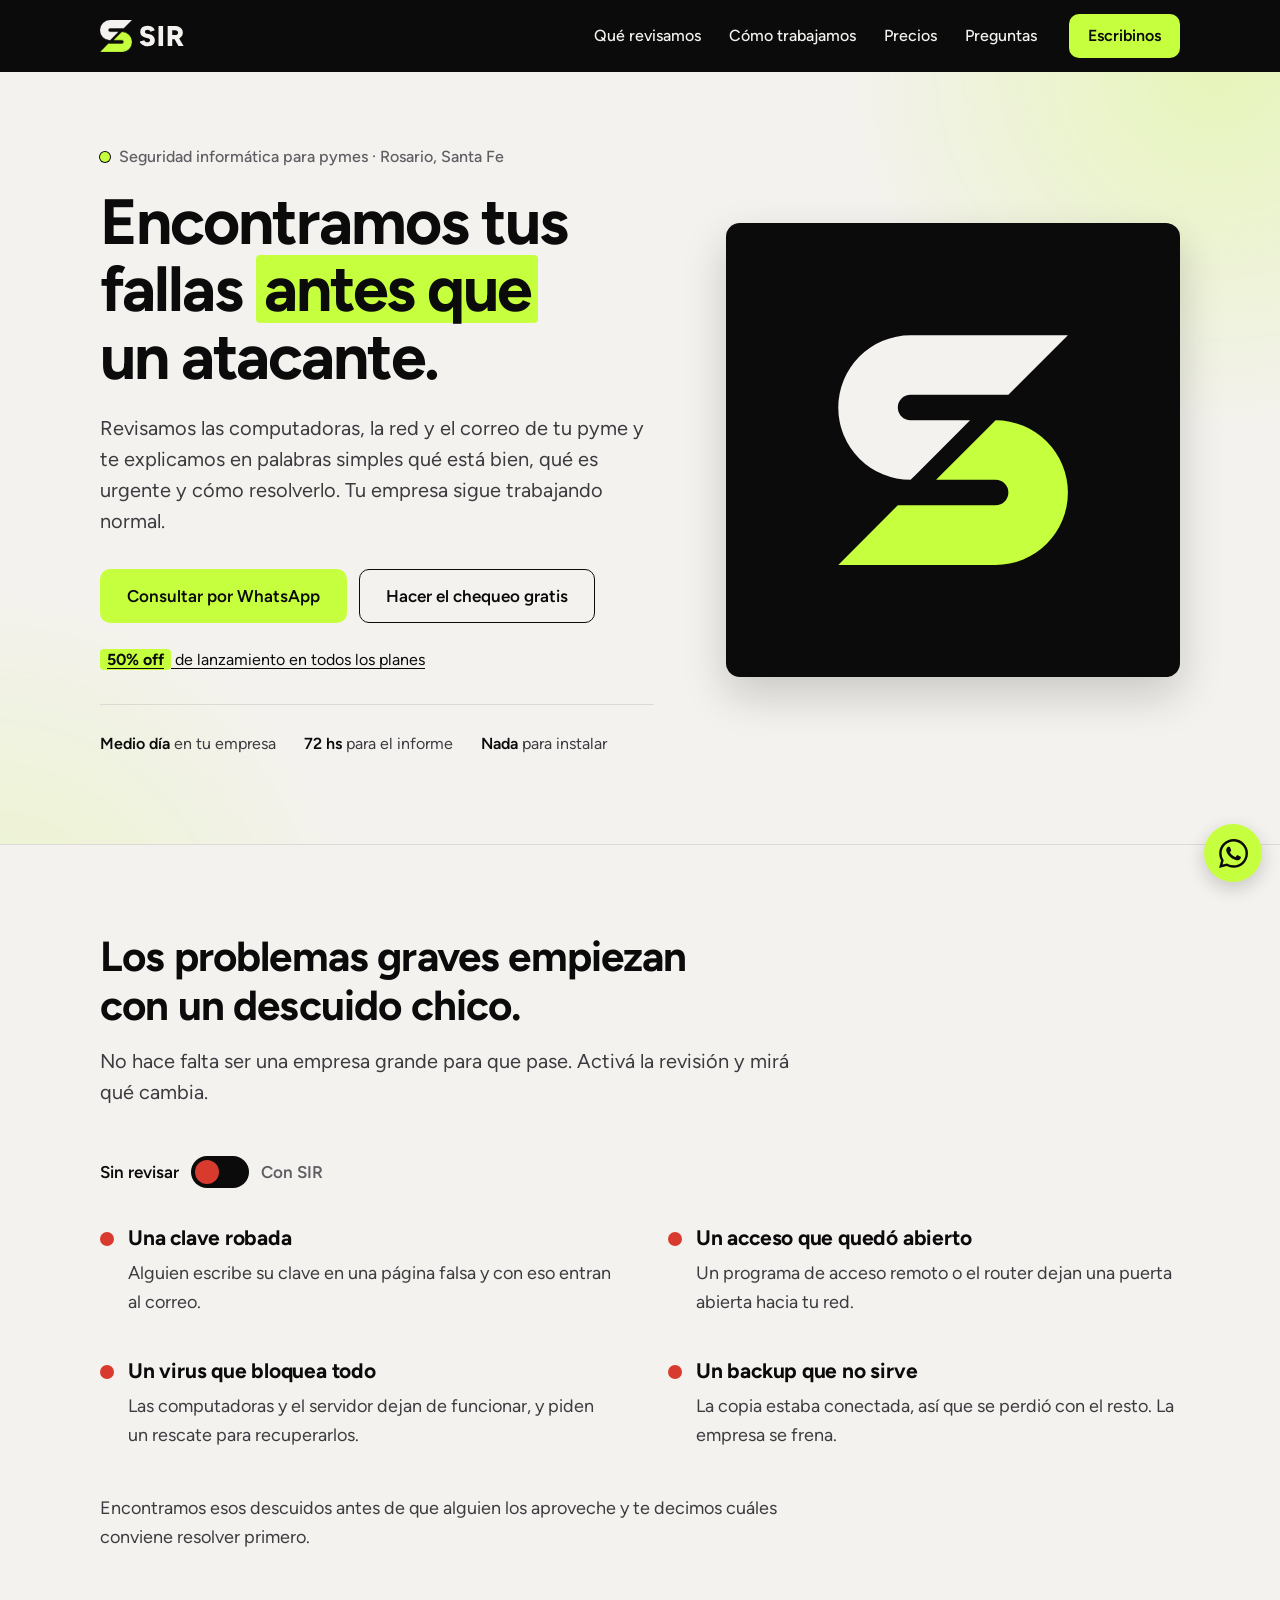
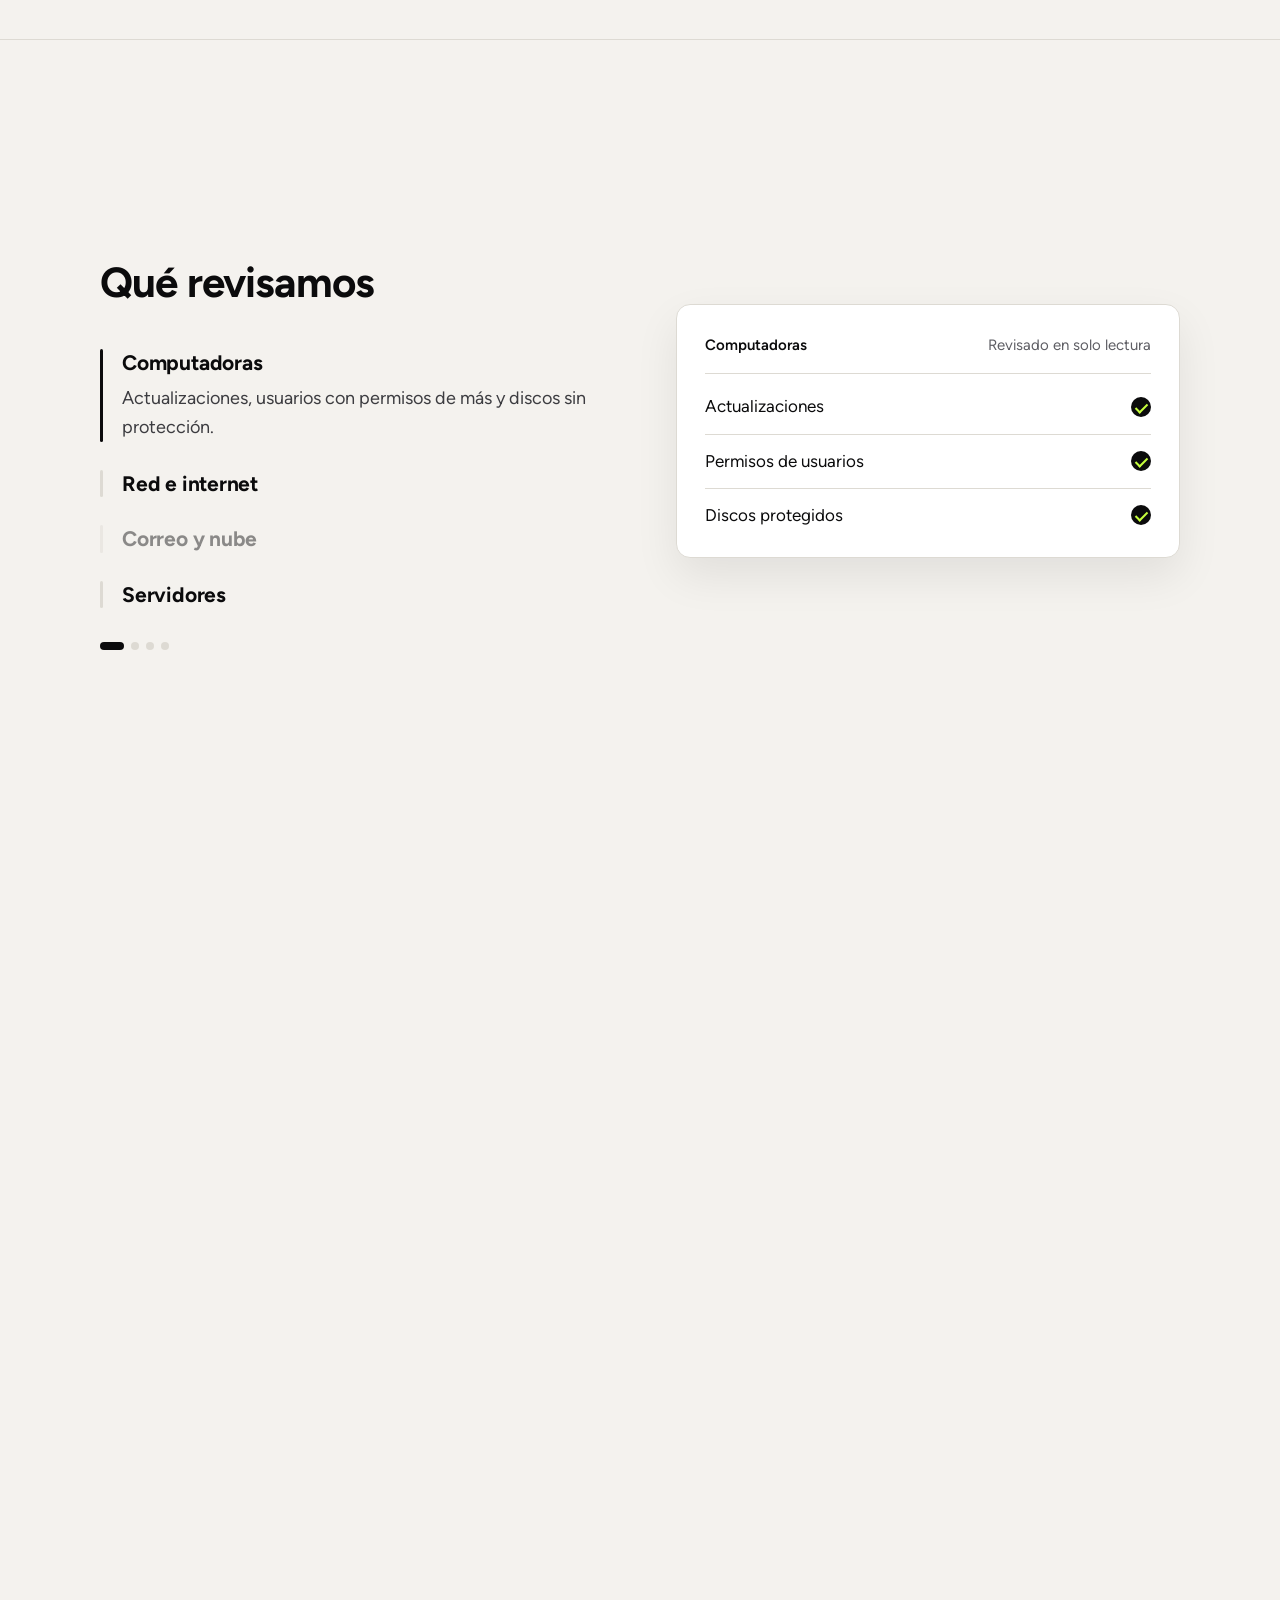
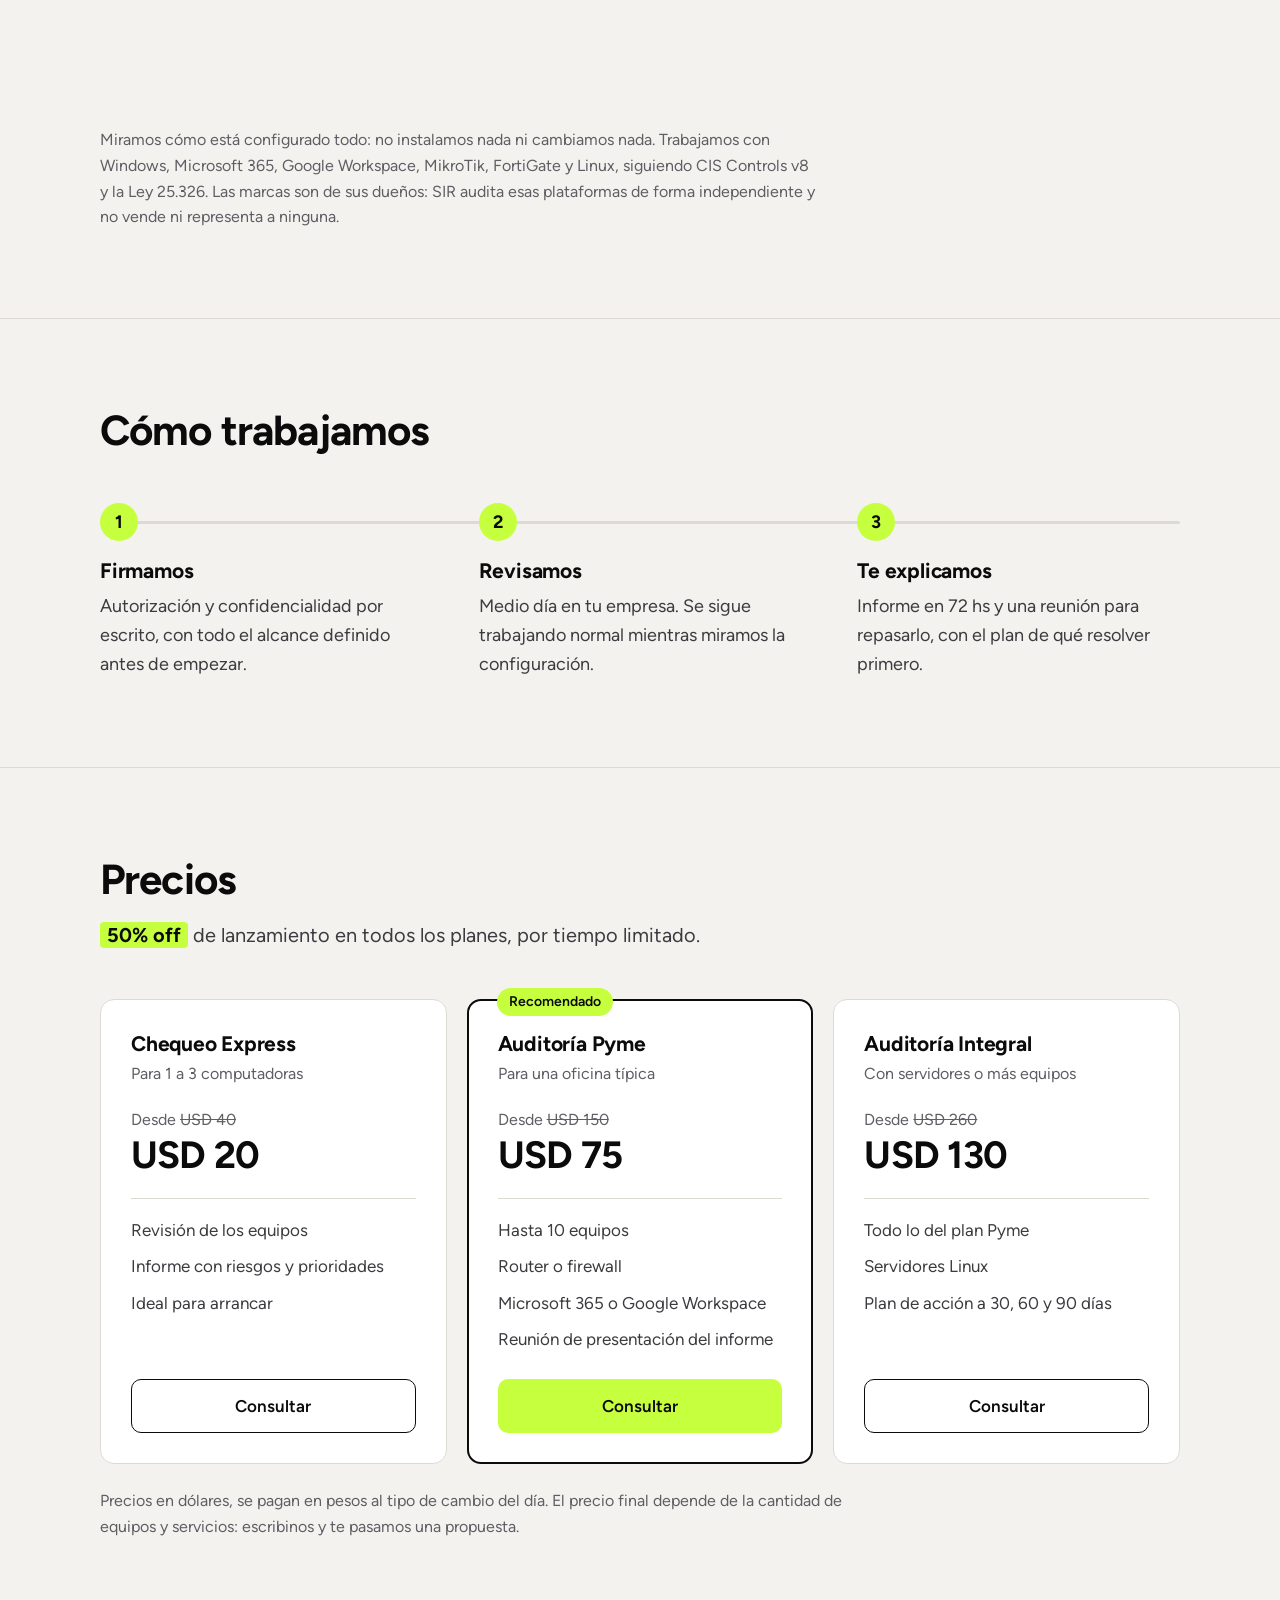
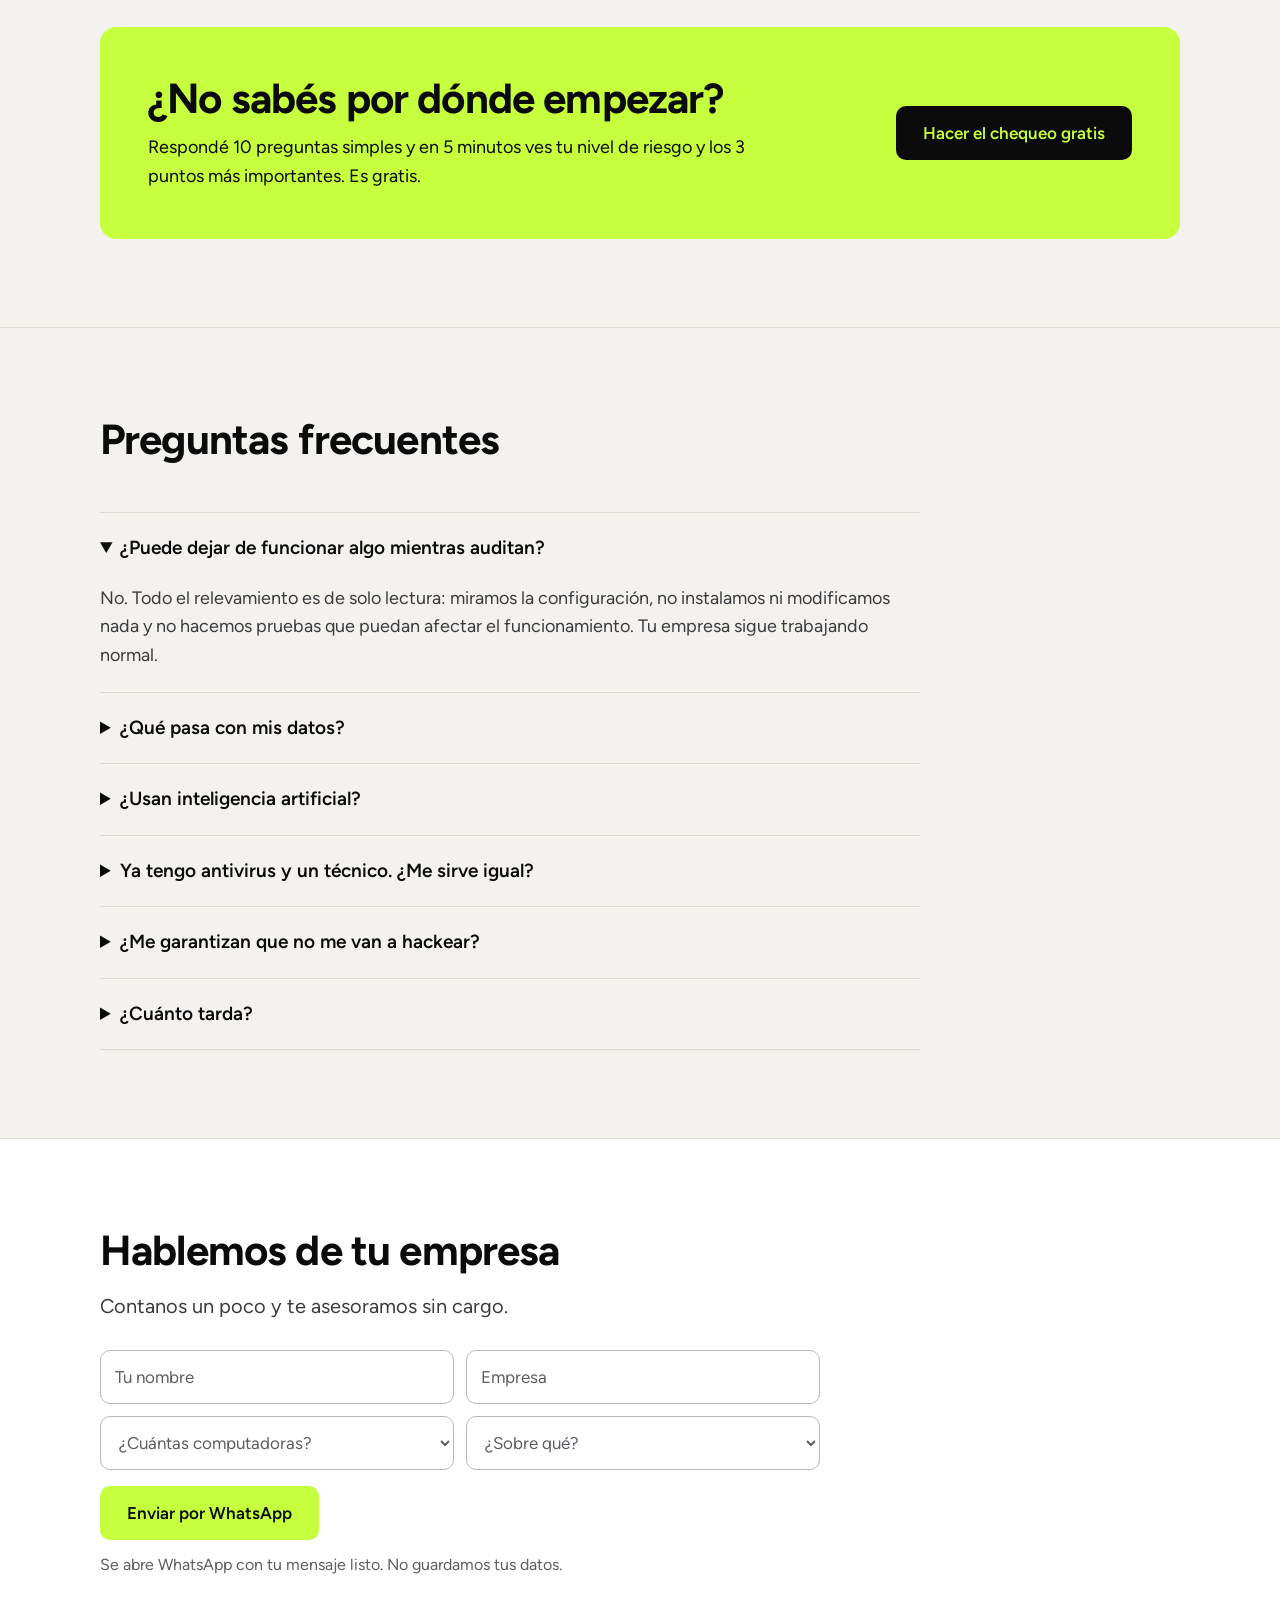
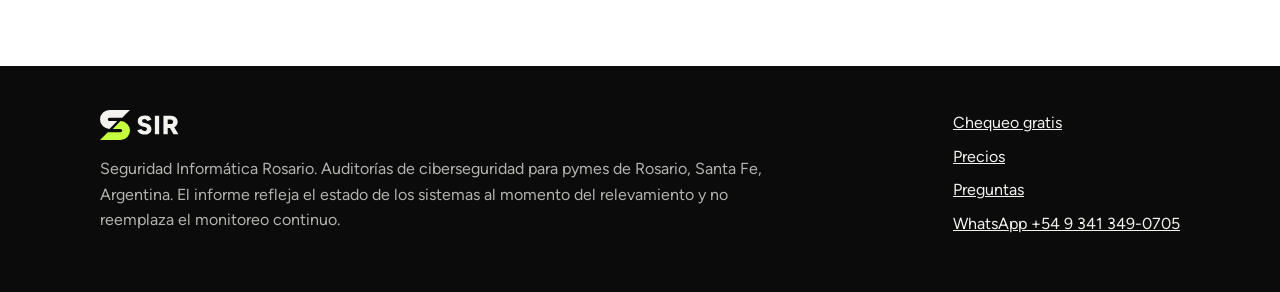
==== commit 59abbaee: "Portada con el logo, sin semáforo y movimiento más simple Reemplaza la hoja de ejemplo por el símbol" ====
--- a/index.html
+++ b/index.html
@@ -51,11 +51,11 @@
 <link rel="stylesheet" href="fonts.css">
 <style>
   /* Web para dueños de pyme: fondo blanco, una sola tipografía y texto grande.
-     El único recurso visual es el semáforo del informe, que es lo que el cliente compra. */
+     El único recurso visual es el logo: dos piezas que encajan. */
   :root {
     --bg:#F4F2EE; --card:#FFFFFF; --ink:#0B0B0C; --text:#3C3C40; --mute:#5E5E64; --line:#DDDAD3;
     --lime:#C6FF3D; --lime-d:#B5F01F;
-    --red:#D93A2E; --amber:#F2A91E; --ok:#2BA45A; --off:#E3E5E8;
+    --red:#D93A2E; --ok:#2BA45A;
     --font:'Figtree', system-ui, -apple-system, 'Segoe UI', Roboto, Arial, sans-serif;
     color-scheme: light;
   }
@@ -86,7 +86,7 @@
   /* Encabezado */
   .bar { position:sticky; top:0; z-index:10; background:var(--ink); }
   .bar-in { display:flex; align-items:center; gap:32px; min-height:72px; }
-  .logo img { height:32px; width:auto; }
+  .logo svg { height:32px; width:auto; }
   .links { display:flex; gap:28px; margin-left:auto; }
   .links a { font-size:16px; font-weight:500; text-decoration:none; color:var(--bg); }
   .links a:hover { color:var(--lime); text-decoration:underline; text-underline-offset:4px; }
@@ -103,20 +103,6 @@
   .facts { display:flex; flex-wrap:wrap; gap:8px 28px; list-style:none; margin:30px 0 0; padding:26px 0 0; border-top:1px solid var(--line); font-size:16px; }
   .facts b { color:var(--ink); font-weight:600; }
 
-  /* Hoja de ejemplo del informe: el semáforo es el recurso propio de la página */
-  .sheet { background:var(--card); border:1px solid var(--line); border-radius:14px; padding:30px; box-shadow:0 18px 44px rgba(20,23,28,.08); }
-  .sheet-top { display:flex; justify-content:space-between; gap:16px; font-size:14px; color:var(--mute); padding-bottom:18px; border-bottom:1px solid var(--line); }
-  .verdict { display:flex; align-items:center; gap:20px; padding:24px 0; }
-  .lights { display:flex; gap:9px; padding:9px; border-radius:999px; background:var(--ink); flex:none; }
-  .lights i { width:30px; height:30px; border-radius:50%; background:#2E2E32; }
-  .lights .a { background:var(--amber); }
-  .verdict b { display:block; font-size:25px; line-height:1.2; color:var(--ink); letter-spacing:-.01em; }
-  .verdict span { font-size:16px; }
-  .prio { list-style:none; margin:0; padding:0; }
-  .prio li { display:grid; grid-template-columns:12px 1fr; gap:14px; padding:14px 0; border-top:1px solid var(--line); font-size:16px; line-height:1.4; }
-  .prio li::before { content:""; width:12px; height:12px; margin-top:6px; border-radius:50%; background:var(--amber); }
-  .prio li.u::before { background:var(--red); }
-  .prio b { display:block; color:var(--ink); font-weight:600; }
 
   /* Secciones */
   .sec { padding:88px 0; border-top:1px solid var(--line); }
@@ -172,7 +158,7 @@
 
   footer { padding:44px 0 56px; background:var(--ink); font-size:16px; color:#B4B3AF; }
   .foot { display:grid; grid-template-columns:1fr auto; gap:24px 56px; }
-  .foot img { height:30px; width:auto; margin-bottom:16px; }
+  .foot svg { height:30px; width:auto; margin-bottom:16px; }
   .foot p { max-width:42em; }
   .foot nav { display:grid; gap:8px; justify-items:start; }
   .foot a { color:var(--bg); }
@@ -200,19 +186,28 @@
     body { font-size:17px; }
     .lead, .sec-head p { font-size:18px; }
     .bar-in { min-height:64px; gap:12px; }
-    .logo img { height:28px; }
+    .logo svg { height:28px; }
     .g2, .ask-f, .who, .foot { grid-template-columns:minmax(0, 1fr); }
     .cta .btn, .free .btn, .ask .btn { width:100%; }
     .facts { display:grid; gap:6px; }
-    .sheet { padding:22px 18px; }
-    .lights i { width:26px; height:26px; }
-    .verdict { gap:14px; }
     .wa-float { bottom:max(14px, env(safe-area-inset-bottom, 0px)); }
   }
   @media (prefers-reduced-motion:reduce) { html { scroll-behavior:auto; } }
 
   /* ------- Movimiento: mismo criterio que gize.ar, en los colores de SIR. Todo se apaga con "reducir movimiento". ------- */
   .progress { position:absolute; left:0; right:0; bottom:0; height:2px; background:var(--lime); transform:scaleX(var(--p,0)); transform-origin:left; }
+
+  /* La idea de todo el movimiento: dos piezas que encajan */
+  .logo .p1 { animation:encaja1 .6s cubic-bezier(.2,0,0,1) .1s both; }
+  .logo .p2 { animation:encaja2 .6s cubic-bezier(.2,0,0,1) .1s both; }
+  .logo .pw { animation:aparece .4s ease-out .45s backwards; }
+  @keyframes aparece { from { opacity:0; } }
+  @keyframes encaja1 { from { transform:translate(-24px, -24px); opacity:0; } }
+  @keyframes encaja2 { from { transform:translate(24px, 24px); opacity:0; } }
+  .js footer .sir.reveal { transform:none; }
+  footer .p1, footer .p2 { transition:transform .6s cubic-bezier(.2,0,0,1) .1s; }
+  .js footer .sir:not(.in) .p1 { transform:translate(-24px, -24px); }
+  .js footer .sir:not(.in) .p2 { transform:translate(24px, 24px); }
 
   /* Portada: palabras que entran, lima que se pinta, fondo que deriva */
   .hero { position:relative; overflow:hidden; }
@@ -221,60 +216,51 @@
   .aura span { position:absolute; width:58vmax; height:58vmax; border-radius:50%; background:radial-gradient(closest-side, var(--lime), transparent); opacity:.3; will-change:transform; animation:au 26s ease-in-out infinite alternate; }
   .aura span:nth-child(1) { right:-24vmax; top:-30vmax; }
   .aura span:nth-child(2) { left:-30vmax; bottom:-38vmax; opacity:.2; animation-duration:34s; animation-direction:alternate-reverse; }
-  .puntos { position:absolute; inset:0; pointer-events:none; opacity:.09; background-image:radial-gradient(var(--ink) 1px, transparent 1.4px); background-size:22px 22px;
-            -webkit-mask-image:linear-gradient(to bottom, #000, transparent 75%); mask-image:linear-gradient(to bottom, #000, transparent 75%); animation:puntos 9s linear infinite; }
   @keyframes au { from { transform:translate3d(0,0,0) scale(1); } to { transform:translate3d(-10vmax,8vmax,0) scale(1.15); } }
-  @keyframes puntos { to { background-position:22px 22px; } }
-  .place i { display:inline-block; width:8px; height:8px; margin-right:9px; border-radius:50%; background:var(--ink); vertical-align:1px; position:relative; }
-  .place i::after { content:""; position:absolute; inset:-5px; border-radius:50%; background:var(--lime); z-index:-1; animation:late 1.8s ease-in-out infinite; }
-  @keyframes late { 50% { transform:scale(1.5); opacity:.45; } }
-  h1 .w { display:inline-block; white-space:nowrap; opacity:0; transform:translateY(.45em) rotate(2deg); filter:blur(8px); animation:entra .9s cubic-bezier(.2,.8,.2,1) forwards; animation-delay:calc(.12s + var(--i) * .09s); }
+  .place i { display:inline-block; width:10px; height:10px; margin-right:9px; border-radius:50%; background:var(--lime); box-shadow:0 0 0 1px var(--ink); vertical-align:0; }
+  h1 .w { display:inline-block; white-space:nowrap; opacity:0; transform:translateY(.45em) rotate(2deg); filter:blur(6px); animation:entra .6s cubic-bezier(.2,0,0,1) forwards; animation-delay:calc(.06s + var(--i) * .06s); }
   @keyframes entra { to { opacity:1; transform:none; filter:none; } }
-  h1 .mark { background:linear-gradient(var(--lime), var(--lime)) no-repeat left / 0 100%; animation:entra .9s cubic-bezier(.2,.8,.2,1) forwards, pinta .6s cubic-bezier(.2,.8,.2,1) forwards; animation-delay:calc(.12s + var(--i) * .09s), .95s; }
+  h1 .mark { background:linear-gradient(var(--lime), var(--lime)) no-repeat left / 0 100%; animation:entra .6s cubic-bezier(.2,0,0,1) forwards, pinta .4s cubic-bezier(.2,0,0,1) forwards; animation-delay:calc(.06s + var(--i) * .06s), .55s; }
   @keyframes pinta { to { background-size:100% 100%; } }
-  .sube { opacity:0; animation:sube .8s ease forwards; animation-delay:var(--d, .7s); }
+  .sube { opacity:0; animation:sube .5s ease-out forwards; animation-delay:var(--d, .4s); }
   @keyframes sube { from { opacity:0; transform:translateY(14px); } to { opacity:1; transform:none; } }
 
-  /* Hoja del informe: flota, se inclina y el semáforo se decide solo */
+  /* Símbolo de la portada: encaja al cargar, flota y se separa apenas al bajar */
   .sheet-w { perspective:1100px; transform:translateY(calc(var(--s, 0) * -46px)) rotate(calc(var(--s, 0) * -2.4deg)); }
-  .sheet-f { animation:sube 1s ease .5s both, flota 7s ease-in-out 1.5s infinite; }
+  .quieto .aura span, .quieto .sheet-f { animation-play-state:paused; }
+  .sheet-f { animation:sube .6s ease-out .3s both, flota 7s ease-in-out 1.2s infinite; }
   @keyframes flota { 0%, 100% { translate:0 0; } 50% { translate:0 -12px; } }
-  .sheet { position:relative; overflow:hidden; transform:rotateX(var(--rx, 0deg)) rotateY(var(--ry, 0deg)); transition:transform .25s ease-out; }
-  .sheet::after { content:""; position:absolute; left:0; right:0; top:-3px; height:3px; background:var(--lime); box-shadow:0 0 16px var(--lime); animation:barre 7s ease-in-out 2.2s infinite; }
-  @keyframes barre { 0% { transform:translateY(0); opacity:0; } 6% { opacity:1; } 32% { opacity:1; } 38%, 100% { transform:translateY(520px); opacity:0; } }
-  .lights .r { animation:luzR 1.2s ease .9s both; }
-  .lights .g { animation:luzG 1.2s ease .5s both; }
-  .lights .a { animation:luzA 1s ease 1.7s both, respira 3.4s ease-in-out 2.8s infinite; }
-  @keyframes luzR { 0%, 100% { background:#2E2E32; } 35%, 60% { background:var(--red); } }
-  @keyframes luzG { 0%, 100% { background:#2E2E32; } 35%, 60% { background:var(--ok); } }
-  @keyframes luzA { from { background:#2E2E32; } to { background:var(--amber); } }
-  @keyframes respira { 50% { box-shadow:0 0 0 5px rgba(242,169,30,.28); } }
-  .verdict > div:last-child { animation:sube .6s ease 1.9s both; }
-  .prio li { animation:sube .6s ease both; animation-delay:calc(2.1s + var(--r) * .16s); }
+  .sheet { position:relative; display:grid; place-items:center; aspect-ratio:1; overflow:hidden; border-radius:14px; background:var(--ink); box-shadow:0 18px 44px rgba(11,11,12,.18);
+           transform:rotateX(var(--rx, 0deg)) rotateY(var(--ry, 0deg)); transition:transform .12s ease-out; }
+  .marca { width:60%; height:auto; }
+  .marca .p1 { transform:translate(calc(var(--s, 0) * -14px), calc(var(--s, 0) * -14px)); animation:encajaG1 .7s cubic-bezier(.2,0,0,1) .35s backwards; }
+  .marca .p2 { transform:translate(calc(var(--s, 0) * 14px), calc(var(--s, 0) * 14px)); animation:encajaG2 .7s cubic-bezier(.2,0,0,1) .35s backwards; }
+  @keyframes encajaG1 { from { transform:translate(-46px, -46px); opacity:0; } }
+  @keyframes encajaG2 { from { transform:translate(46px, 46px); opacity:0; } }
 
   /* Botones y tarjetas */
-  .btn { position:relative; overflow:hidden; }
-  .btn-main::after { content:""; position:absolute; inset:0; background:linear-gradient(110deg, transparent 35%, rgba(255,255,255,.65) 50%, transparent 65%); transform:translateX(-120%); animation:brilla 5.5s ease-in-out infinite; }
-  @keyframes brilla { 0%, 55% { transform:translateX(-120%); } 85%, 100% { transform:translateX(120%); } }
+  .btn { position:relative; overflow:hidden; transition:background-color .12s, border-color .12s, color .12s, transform .12s; }
   .btn:active { transform:scale(.98); }
-  .plan { overflow:hidden; transition:transform .25s ease, box-shadow .25s ease; }
+  .plan { overflow:hidden; transition:transform .12s ease-out, box-shadow .12s ease-out; }
   .plan.best { overflow:visible; }
-  .plan::before { content:""; position:absolute; inset:0; border-radius:inherit; pointer-events:none; opacity:0; transition:opacity .3s;
+  .plan::before { content:""; position:absolute; inset:0; border-radius:inherit; pointer-events:none; opacity:0; transition:opacity .12s;
                   background:radial-gradient(260px circle at var(--mx, 50%) var(--my, 50%), rgba(198,255,61,.42), transparent 70%); }
   .plan > * { position:relative; }
   .plan .badge { position:absolute; }
-  @media (hover:hover) { .plan:hover { transform:translateY(-6px); box-shadow:0 18px 40px rgba(11,11,12,.1); } .plan:hover::before { opacity:1; } }
+  @media (hover:hover) { .plan:hover { transform:translateY(-4px); box-shadow:0 18px 40px rgba(11,11,12,.1); } .plan:hover::before { opacity:1; } }
 
   /* Aparición al bajar */
-  .js .reveal { opacity:0; transform:translateY(40px); transition:opacity .8s ease, transform .8s cubic-bezier(.2,.8,.2,1); transition-delay:var(--d, 0s); }
+  .js .reveal { opacity:0; transform:translateY(20px); transition:opacity .5s ease-out, transform .5s cubic-bezier(.2,0,0,1); transition-delay:var(--d, 0s); }
   .js .reveal.in { opacity:1; transform:none; }
 
   /* Los descuidos: interruptor Sin revisar / Con SIR */
   .switch { display:inline-flex; align-items:center; gap:12px; padding:0; margin:0 0 36px; border:0; background:none; color:var(--mute); font:600 17px var(--font); cursor:pointer; }
   .switch .t { position:relative; width:58px; height:32px; border-radius:999px; background:var(--ink); }
-  .switch .t::after { content:""; position:absolute; top:4px; left:4px; width:24px; height:24px; border-radius:50%; background:var(--red); transition:transform .3s cubic-bezier(.2,.8,.2,1), background .3s; }
+  .switch .t::after { content:""; position:absolute; top:4px; left:4px; width:24px; height:24px; border-radius:50%; background:var(--red); transition:transform .15s cubic-bezier(.2,0,0,1), background .15s; }
   .switch[aria-checked=true] .t::after { transform:translateX(26px); background:var(--lime); }
   .switch .off { color:var(--ink); } .switch[aria-checked=true] .off { color:var(--mute); } .switch[aria-checked=true] .on { color:var(--ink); }
+  .switch.pista .t::after { animation:pista .7s ease-in-out 2; }
+  @keyframes pista { 50% { transform:translateX(9px); } }
   .risk { position:relative; padding-left:28px; }
   .risk::before { content:""; position:absolute; left:0; top:8px; width:14px; height:14px; border-radius:50%; background:var(--red); transition:background .35s, transform .35s; transition-delay:var(--t, 0s); }
   .risk .con { display:none; }
@@ -295,7 +281,8 @@
   .panel ul { list-style:none; margin:6px 0 0; padding:0; }
   .panel li { display:flex; justify-content:space-between; align-items:center; gap:12px; padding:13px 0; border-bottom:1px solid var(--line); color:var(--ink); font-size:17px; }
   .panel li:last-child { border-bottom:0; padding-bottom:0; }
-  .panel li i { flex:none; width:14px; height:14px; border-radius:50%; background:var(--ok); }
+  .panel li i { position:relative; flex:none; width:20px; height:20px; border-radius:50%; background:var(--ink); }
+  .panel li i::after { content:""; position:absolute; left:7px; top:3.5px; width:5px; height:10px; border:solid var(--lime); border-width:0 2px 2px 0; transform:rotate(45deg); }
   .show-note { margin-top:18px; }
   .js .show { --n:4; height:calc(var(--n) * 88vh + 120px); padding:0; }
   .js .show-sticky { position:sticky; top:72px; display:flex; align-items:center; min-height:calc(100vh - 72px); padding:24px 0; }
@@ -306,11 +293,13 @@
   .js .show-list li.on::before { background:var(--ink); }
   .js .show-list li.on p { max-height:7em; margin-top:8px; opacity:1; }
   .js .show-stage { perspective:1100px; }
-  .js .panel { position:absolute; inset:0 0 auto; opacity:0; transform:translateY(26px) rotateX(5deg) scale(.97); transition:opacity .4s ease, transform .5s cubic-bezier(.2,.8,.2,1); pointer-events:none; margin:0; }
-  .js .panel.on { opacity:1; transform:none; }
-  .js .panel li i { background:var(--red); transition:background .35s ease, transform .35s ease; }
-  .js .panel.on li i { background:var(--ok); transform:scale(1.15); }
-  .js .panel.on li:nth-child(1) i { transition-delay:.35s; } .js .panel.on li:nth-child(2) i { transition-delay:.6s; } .js .panel.on li:nth-child(3) i { transition-delay:.85s; }
+  .js .panel { position:absolute; inset:0 0 auto; opacity:0; transform:translateY(14px) scale(.98); transition:opacity .2s ease-in, transform .2s ease-in; pointer-events:none; margin:0; }
+  .js .panel.on { opacity:1; transform:none; transition:opacity .35s ease-out, transform .45s cubic-bezier(.2,0,0,1); }
+  .js .panel li i { background:transparent; box-shadow:inset 0 0 0 2px var(--line); transition:background .2s ease-out, box-shadow .2s ease-out; }
+  .js .panel li i::after { opacity:0; transition:opacity .2s ease-out; transition-delay:inherit; }
+  .js .panel.on li i { background:var(--ink); box-shadow:none; }
+  .js .panel.on li i::after { opacity:1; }
+  .js .panel.on li:nth-child(1) i { transition-delay:.25s; } .js .panel.on li:nth-child(2) i { transition-delay:.4s; } .js .panel.on li:nth-child(3) i { transition-delay:.55s; }
   .show-dots { display:none; }
   .js .show-dots { display:flex; gap:7px; margin-top:20px; }
   .show-dots i { width:8px; height:8px; border-radius:999px; background:var(--line); transition:width .3s, background .3s; }
@@ -332,14 +321,14 @@
     .js .show-dots { margin-top:12px; }
     .show-stage { min-height:270px; }
   }
+  @media (max-width:980px) { .sheet-w { width:min(280px, 100%); margin:0 auto; } }
   @media (max-width:640px) { .sheet-w { transform:none; } .sheet { transform:none; } }
   @media (prefers-reduced-motion:reduce) {
     *, *::before, *::after { animation:none !important; transition:none !important; }
     h1 .w, .sube { opacity:1; transform:none; filter:none; }
     h1 .mark { background-size:100% 100%; }
-    .lights .a { background:var(--amber); }
+    .js footer .sir:not(.in) .p1, .js footer .sir:not(.in) .p2 { transform:none; }
     .js .reveal { opacity:1; transform:none; }
-    .sheet::after { display:none; }
     .sheet-w, .sheet { transform:none; }
     .js .show { height:auto; padding:88px 0; }
     .js .show-sticky { position:static; min-height:0; padding:0; display:block; }
@@ -348,7 +337,8 @@
     .js .show-list li:not(.on) { display:block; }
     .js .panel { display:none; opacity:1; transform:none; position:static; }
     .js .panel.on { display:block; }
-    .js .panel li i { background:var(--ok); }
+    .js .panel li i { background:var(--ink); box-shadow:none; }
+    .js .panel li i::after { opacity:1; }
     .js .show-dots { display:none; }
   }
 </style>
@@ -358,7 +348,7 @@
 
 <header class="bar">
   <div class="wrap bar-in">
-    <a class="logo" href="#top" aria-label="SIR, inicio"><img src="logo-sir.svg" alt="" width="79" height="32"></a>
+    <a class="logo" href="#top" aria-label="SIR, inicio"><svg class="sir" viewBox="20 20 569.21 216" width="79" height="30" aria-hidden="true"><path class="p1" fill="#F4F2EE" d="M236 20L180 76H88A12 12 0 0 0 88 100H144L88 156A68 68 0 0 1 88 20Z"/><path class="p2" fill="#C6FF3D" d="M20 236L76 180H168A12 12 0 0 0 168 156H112L168 100A68 68 0 0 1 168 236Z"/><path class="pw" fill="#F4F2EE" transform="translate(282 195) scale(0.8111)" d="M72.69 2.83L72.69 2.83Q60.65 2.83 49.68-0.35Q38.70-3.54 29.85-9.09Q21.00-14.63 15.34-21.59Q9.68-28.56 8.26-36.58L8.26-36.58L45.78-47.20Q48.38-40.36 54.87-35.28Q61.36-30.21 71.27-29.97L71.27-29.97Q80.95-29.74 87.44-34.46Q93.93-39.18 93.93-46.73L93.93-46.73Q93.93-52.63 89.33-57.11Q84.72-61.60 76.23-63.96L76.23-63.96L52.86-69.86Q40.59-72.92 31.51-79.53Q22.42-86.14 17.35-95.70Q12.27-105.26 12.27-117.53L12.27-117.53Q12.27-141.36 28.08-154.70Q43.90-168.03 72.69-168.03L72.69-168.03Q88.50-168.03 100.30-163.67Q112.10-159.30 120.48-150.80Q128.86-142.31 133.81-129.56L133.81-129.56L96.52-118.47Q94.64-124.84 88.38-130.04Q82.13-135.23 72.22-135.23L72.22-135.23Q62.30-135.23 56.76-130.74Q51.21-126.26 51.21-117.76L51.21-117.76Q51.21-111.86 55.70-107.97Q60.18-104.08 67.97-102.19L67.97-102.19L91.33-96.29Q111.39-91.33 122.60-77.76Q133.81-64.19 133.81-46.96L133.81-46.96Q133.81-31.39 126.61-20.30Q119.42-9.20 105.73-3.19Q92.04 2.83 72.69 2.83ZM202.35 0L164.36 0L164.36-165.20L202.35-165.20L202.35 0ZM278.44 0L240.45 0L240.45-165.20L305.35-165.20Q323.28-165.20 337.21-158.24Q351.13-151.28 359.04-138.89Q366.94-126.50 366.94-110.45Q366.94-94.40 358.92-81.89Q350.90-69.38 336.97-62.54L336.97-62.54Q336.50-62.30 336.26-62.07L336.26-62.07L373.55 0L330.13 0L298.50-55.46L278.44-55.46L278.44 0ZM278.44-130.51L278.44-90.39L304.17-90.39Q310.78-90.39 315.97-92.98Q321.16-95.58 324.11-100.18Q327.06-104.78 327.06-110.45L327.06-110.45Q327.06-119.18 320.57-124.84Q314.08-130.51 303.46-130.51L303.46-130.51L278.44-130.51Z"/></svg></a>
     <nav class="links" aria-label="Principal">
       <a href="#revisamos">Qué revisamos</a><a href="#trabajo">Cómo trabajamos</a><a href="#precios">Precios</a><a href="#preguntas">Preguntas</a>
     </nav>
@@ -371,36 +361,24 @@
 
 <section class="hero">
   <div class="aura" aria-hidden="true"><span></span><span></span></div>
-  <div class="puntos" aria-hidden="true"></div>
   <div class="wrap hero-in">
     <div>
       <p class="place sube" style="--d:.05s"><i aria-hidden="true"></i>Seguridad informática para pymes · Rosario, Santa Fe</p>
       <h1><span class="w" style="--i:0">Encontramos</span> <span class="w" style="--i:1">tus</span> <span class="w" style="--i:2">fallas</span> <span class="w mark" style="--i:3">antes que</span> <span class="w" style="--i:4">un</span> <span class="w" style="--i:5">atacante.</span></h1>
-      <p class="lead sube" style="--d:.7s">Revisamos las computadoras, la red y el correo de tu pyme y te explicamos en palabras simples qué está bien, qué es urgente y cómo resolverlo. Tu empresa sigue trabajando normal.</p>
-      <div class="cta sube" style="--d:.85s">
+      <p class="lead sube" style="--d:.35s">Revisamos las computadoras, la red y el correo de tu pyme y te explicamos en palabras simples qué está bien, qué es urgente y cómo resolverlo. Tu empresa sigue trabajando normal.</p>
+      <div class="cta sube" style="--d:.45s">
         <a class="btn btn-main" href="https://wa.me/5493413490705?text=Hola%20SIR!%20Quiero%20consultar%20por%20una%20auditor%C3%ADa." target="_blank" rel="noopener">Consultar por WhatsApp</a>
         <a class="btn btn-line" href="chequeo.html">Hacer el chequeo gratis</a>
       </div>
-      <a class="promo sube" style="--d:1s" href="#precios"><b>50% off</b> de lanzamiento en todos los planes</a>
-      <ul class="facts sube" style="--d:1.1s">
+      <a class="promo sube" style="--d:.5s" href="#precios"><b>50% off</b> de lanzamiento en todos los planes</a>
+      <ul class="facts sube" style="--d:.55s">
         <li><b>Medio día</b> en tu empresa</li>
         <li><b>72 hs</b> para el informe</li>
         <li><b>Nada</b> para instalar</li>
       </ul>
     </div>
 
-    <div class="sheet-w" id="sheetW"><div class="sheet-f"><figure class="sheet" id="sheet" style="margin:0" aria-label="Ejemplo de la primera página del informe">
-      <div class="sheet-top"><span>Ejemplo de informe</span><span>Empresa de muestra</span></div>
-      <div class="verdict">
-        <div class="lights" role="img" aria-label="Semáforo en amarillo"><i class="r"></i><i class="a"></i><i class="g"></i></div>
-        <div><b>Amarillo</b><span>Hay cosas para resolver pronto</span></div>
-      </div>
-      <ol class="prio">
-        <li class="u" style="--r:0"><div><b>El backup está conectado a la red</b>Un virus puede borrarlo junto con todo lo demás.</div></li>
-        <li class="u" style="--r:1"><div><b>El correo se abre solo con la clave</b>Si la roban, pueden entrar desde cualquier lado.</div></li>
-        <li style="--r:2"><div><b>Una notebook sin protección</b>Si se pierde, quedan a la vista los datos de tus clientes.</div></li>
-      </ol>
-    </figure></div></div>
+    <div class="sheet-w" id="sheetW"><div class="sheet-f"><div class="sheet" id="sheet" aria-hidden="true"><svg class="marca" viewBox="0 0 256 256"><path class="p1" fill="#F4F2EE" d="M236 20L180 76H88A12 12 0 0 0 88 100H144L88 156A68 68 0 0 1 88 20Z"/><path class="p2" fill="#C6FF3D" d="M20 236L76 180H168A12 12 0 0 0 168 156H112L168 100A68 68 0 0 1 168 236Z"/></svg></div></div></div>
   </div>
 </section>
 
@@ -435,10 +413,10 @@
         <div class="show-dots" id="showDots" aria-hidden="true"><i class="on"></i><i></i><i></i><i></i></div>
       </div>
       <div class="show-stage" id="showStage" aria-hidden="true">
-        <div class="panel on"><div class="panel-top"><b>Computadoras</b><span>Solo lectura</span></div><ul><li>Actualizaciones<i></i></li><li>Permisos de usuarios<i></i></li><li>Discos protegidos<i></i></li></ul></div>
-        <div class="panel"><div class="panel-top"><b>Red e internet</b><span>Solo lectura</span></div><ul><li>Configuración del router<i></i></li><li>Puertas hacia afuera<i></i></li><li>Accesos remotos<i></i></li></ul></div>
-        <div class="panel"><div class="panel-top"><b>Correo y nube</b><span>Solo lectura</span></div><ul><li>Doble verificación<i></i></li><li>Permisos de administrador<i></i></li><li>Accesos a las cuentas<i></i></li></ul></div>
-        <div class="panel"><div class="panel-top"><b>Servidores</b><span>Solo lectura</span></div><ul><li>Actualizaciones<i></i></li><li>Usuarios y accesos<i></i></li><li>Servicios expuestos<i></i></li></ul></div>
+        <div class="panel on"><div class="panel-top"><b>Computadoras</b><span>Revisado en solo lectura</span></div><ul><li>Actualizaciones<i></i></li><li>Permisos de usuarios<i></i></li><li>Discos protegidos<i></i></li></ul></div>
+        <div class="panel"><div class="panel-top"><b>Red e internet</b><span>Revisado en solo lectura</span></div><ul><li>Configuración del router<i></i></li><li>Puertas hacia afuera<i></i></li><li>Accesos remotos<i></i></li></ul></div>
+        <div class="panel"><div class="panel-top"><b>Correo y nube</b><span>Revisado en solo lectura</span></div><ul><li>Doble verificación<i></i></li><li>Permisos de administrador<i></i></li><li>Accesos a las cuentas<i></i></li></ul></div>
+        <div class="panel"><div class="panel-top"><b>Servidores</b><span>Revisado en solo lectura</span></div><ul><li>Actualizaciones<i></i></li><li>Usuarios y accesos<i></i></li><li>Servicios expuestos<i></i></li></ul></div>
       </div>
     </div>
   </div>
@@ -488,7 +466,7 @@
         <h3>Chequeo Express</h3>
         <p class="for">Para 1 a 3 computadoras</p>
         <p class="price">Desde <s><span class="sr">Antes </span>USD 40</s><b><span class="sr">Ahora </span>USD 20</b></p>
-        <ul><li>Revisión de los equipos</li><li>Informe con semáforo y prioridades</li><li>Ideal para arrancar</li></ul>
+        <ul><li>Revisión de los equipos</li><li>Informe con riesgos y prioridades</li><li>Ideal para arrancar</li></ul>
         <a class="btn btn-line" href="https://wa.me/5493413490705?text=Hola%20SIR!%20Quiero%20consultar%20por%20el%20Chequeo%20Express%20con%2050%25%20off." target="_blank" rel="noopener">Consultar</a>
       </article>
       <article class="plan best reveal" style="--d:.12s">
@@ -516,7 +494,7 @@
     <div class="free reveal">
       <div>
         <h2>¿No sabés por dónde empezar?</h2>
-        <p>Respondé 10 preguntas simples y en 5 minutos ves tu semáforo con los 3 riesgos más importantes. Es gratis.</p>
+        <p>Respondé 10 preguntas simples y en 5 minutos ves tu nivel de riesgo y los 3 puntos más importantes. Es gratis.</p>
       </div>
       <a class="btn btn-dark" href="chequeo.html">Hacer el chequeo gratis</a>
     </div>
@@ -566,7 +544,7 @@
 <footer>
   <div class="wrap foot">
     <div>
-      <img src="logo-sir.svg" alt="SIR" width="74" height="30">
+      <svg class="sir reveal" viewBox="20 20 569.21 216" width="79" height="30" aria-hidden="true"><path class="p1" fill="#F4F2EE" d="M236 20L180 76H88A12 12 0 0 0 88 100H144L88 156A68 68 0 0 1 88 20Z"/><path class="p2" fill="#C6FF3D" d="M20 236L76 180H168A12 12 0 0 0 168 156H112L168 100A68 68 0 0 1 168 236Z"/><path class="pw" fill="#F4F2EE" transform="translate(282 195) scale(0.8111)" d="M72.69 2.83L72.69 2.83Q60.65 2.83 49.68-0.35Q38.70-3.54 29.85-9.09Q21.00-14.63 15.34-21.59Q9.68-28.56 8.26-36.58L8.26-36.58L45.78-47.20Q48.38-40.36 54.87-35.28Q61.36-30.21 71.27-29.97L71.27-29.97Q80.95-29.74 87.44-34.46Q93.93-39.18 93.93-46.73L93.93-46.73Q93.93-52.63 89.33-57.11Q84.72-61.60 76.23-63.96L76.23-63.96L52.86-69.86Q40.59-72.92 31.51-79.53Q22.42-86.14 17.35-95.70Q12.27-105.26 12.27-117.53L12.27-117.53Q12.27-141.36 28.08-154.70Q43.90-168.03 72.69-168.03L72.69-168.03Q88.50-168.03 100.30-163.67Q112.10-159.30 120.48-150.80Q128.86-142.31 133.81-129.56L133.81-129.56L96.52-118.47Q94.64-124.84 88.38-130.04Q82.13-135.23 72.22-135.23L72.22-135.23Q62.30-135.23 56.76-130.74Q51.21-126.26 51.21-117.76L51.21-117.76Q51.21-111.86 55.70-107.97Q60.18-104.08 67.97-102.19L67.97-102.19L91.33-96.29Q111.39-91.33 122.60-77.76Q133.81-64.19 133.81-46.96L133.81-46.96Q133.81-31.39 126.61-20.30Q119.42-9.20 105.73-3.19Q92.04 2.83 72.69 2.83ZM202.35 0L164.36 0L164.36-165.20L202.35-165.20L202.35 0ZM278.44 0L240.45 0L240.45-165.20L305.35-165.20Q323.28-165.20 337.21-158.24Q351.13-151.28 359.04-138.89Q366.94-126.50 366.94-110.45Q366.94-94.40 358.92-81.89Q350.90-69.38 336.97-62.54L336.97-62.54Q336.50-62.30 336.26-62.07L336.26-62.07L373.55 0L330.13 0L298.50-55.46L278.44-55.46L278.44 0ZM278.44-130.51L278.44-90.39L304.17-90.39Q310.78-90.39 315.97-92.98Q321.16-95.58 324.11-100.18Q327.06-104.78 327.06-110.45L327.06-110.45Q327.06-119.18 320.57-124.84Q314.08-130.51 303.46-130.51L303.46-130.51L278.44-130.51Z"/></svg>
       <p>Seguridad Informática Rosario. Auditorías de ciberseguridad para pymes de Rosario, Santa Fe, Argentina. El informe refleja el estado de los sistemas al momento del relevamiento y no reemplaza el monitoreo continuo.</p>
     </div>
     <nav aria-label="Pie">
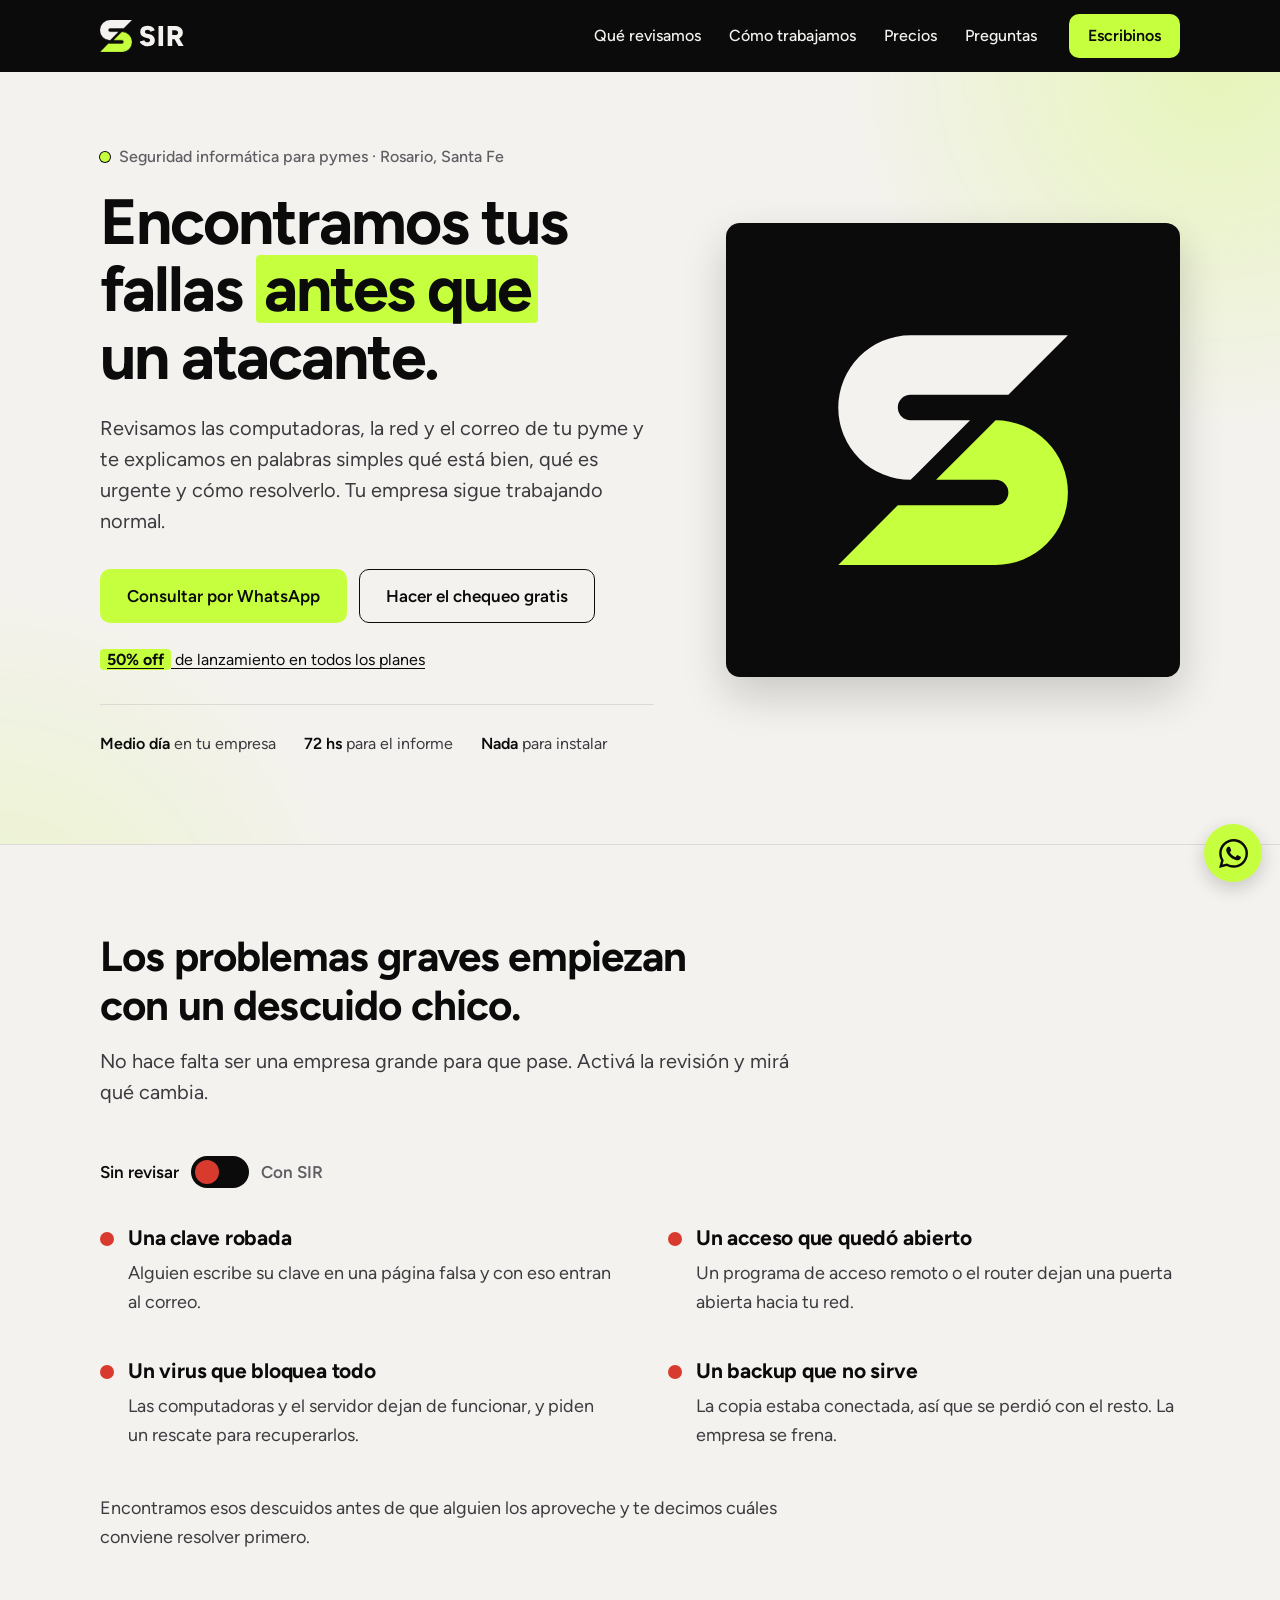
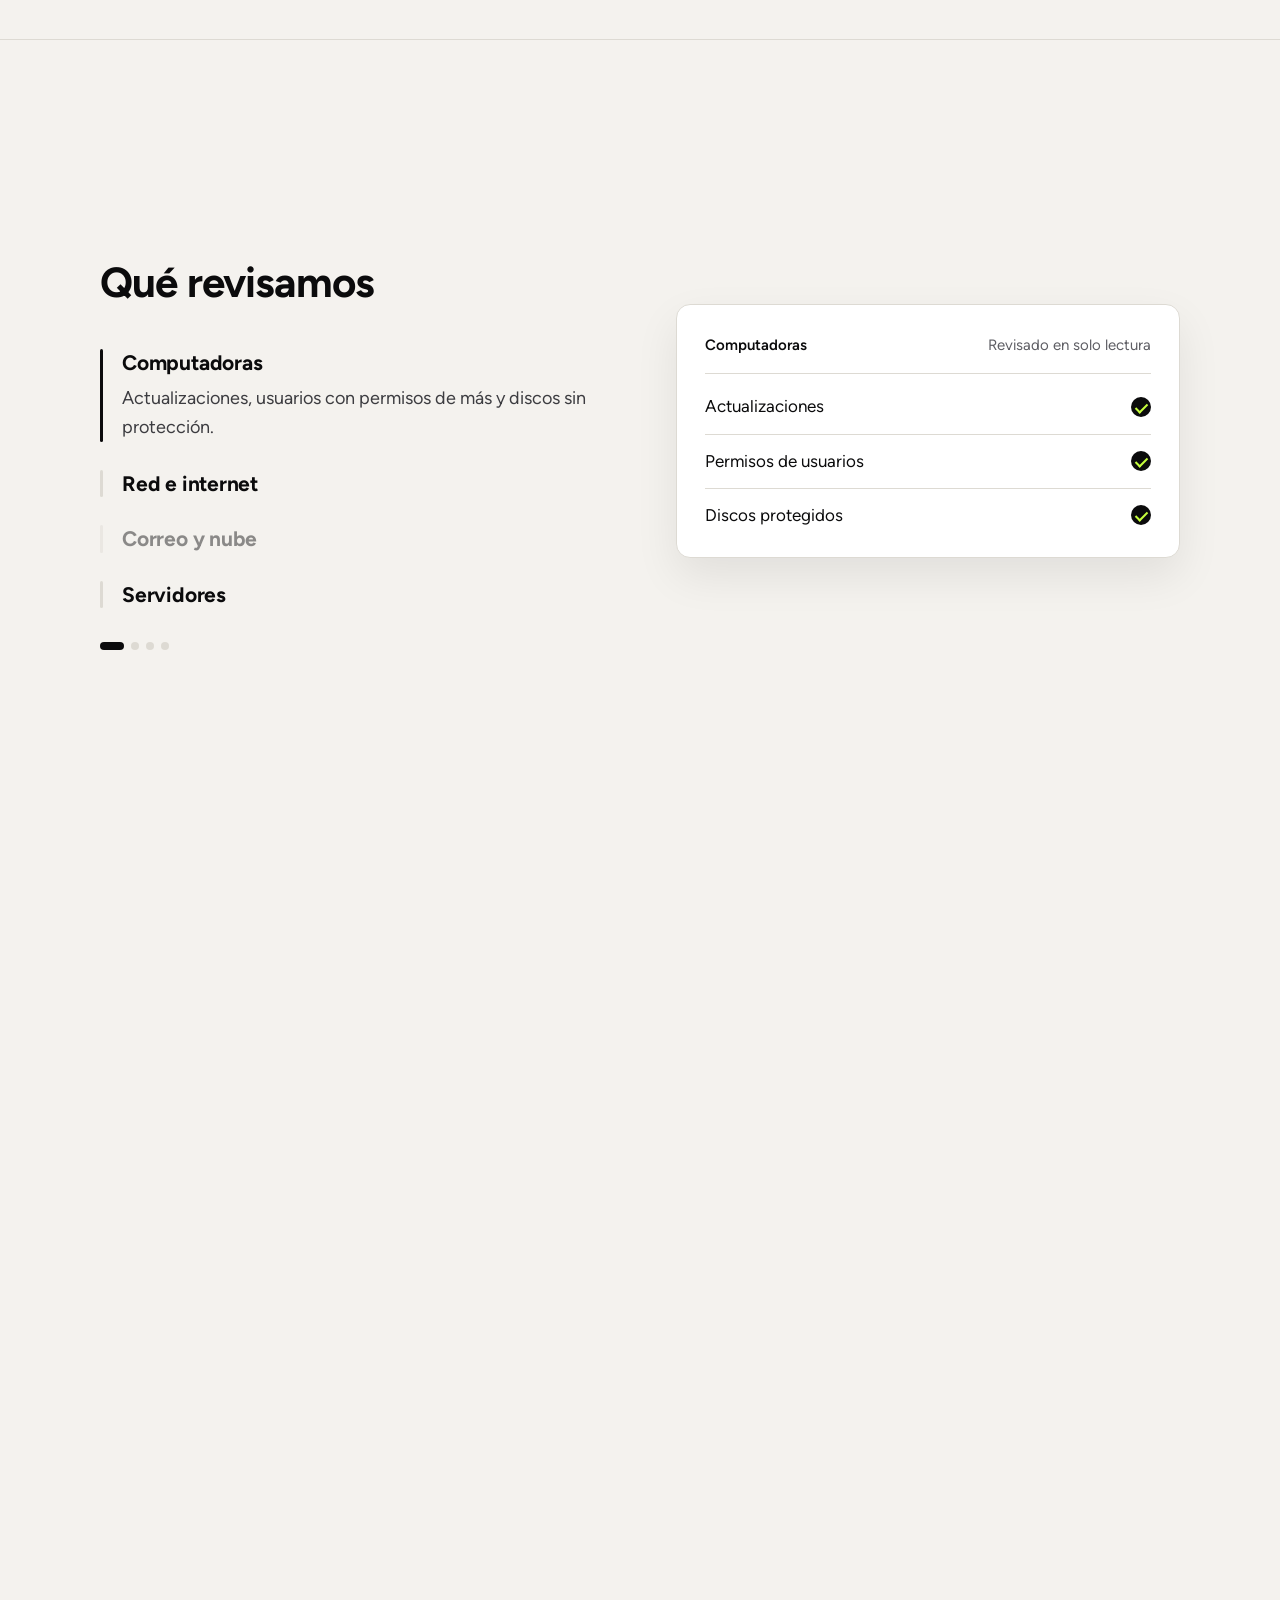
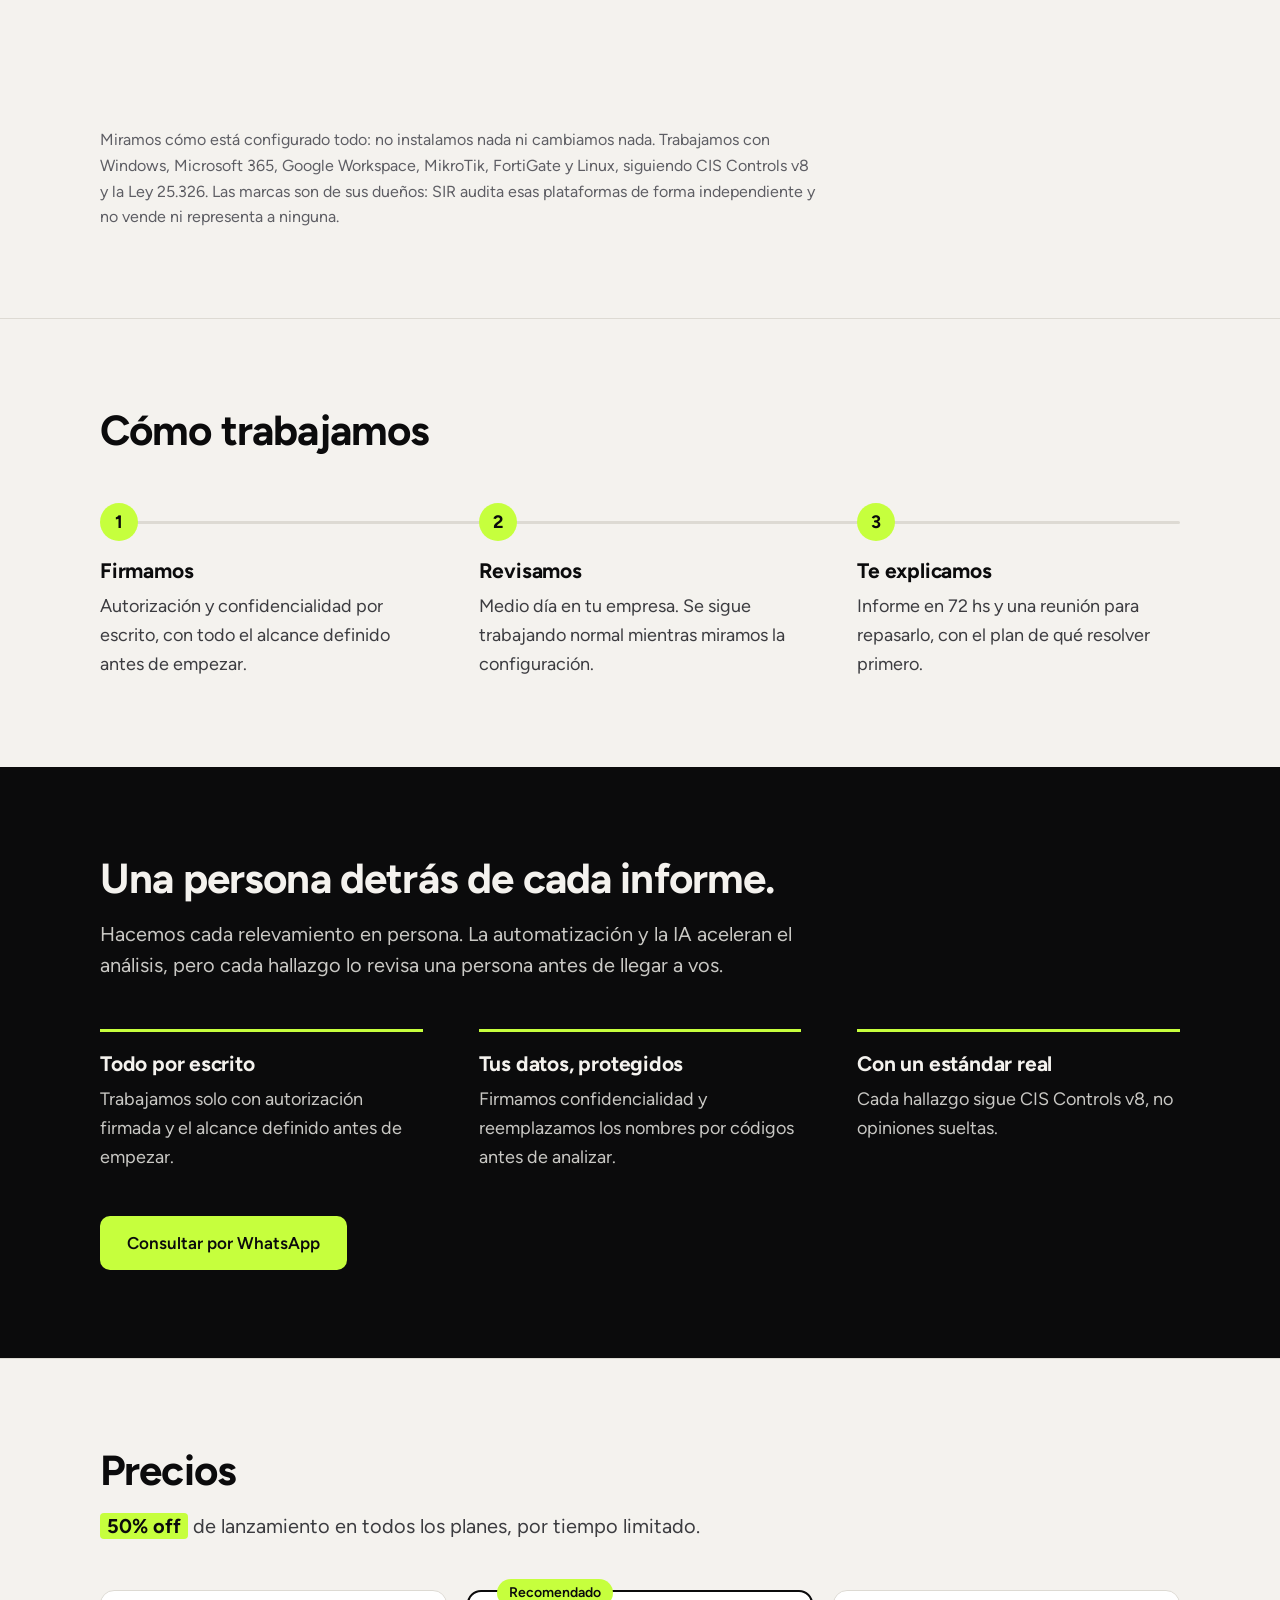
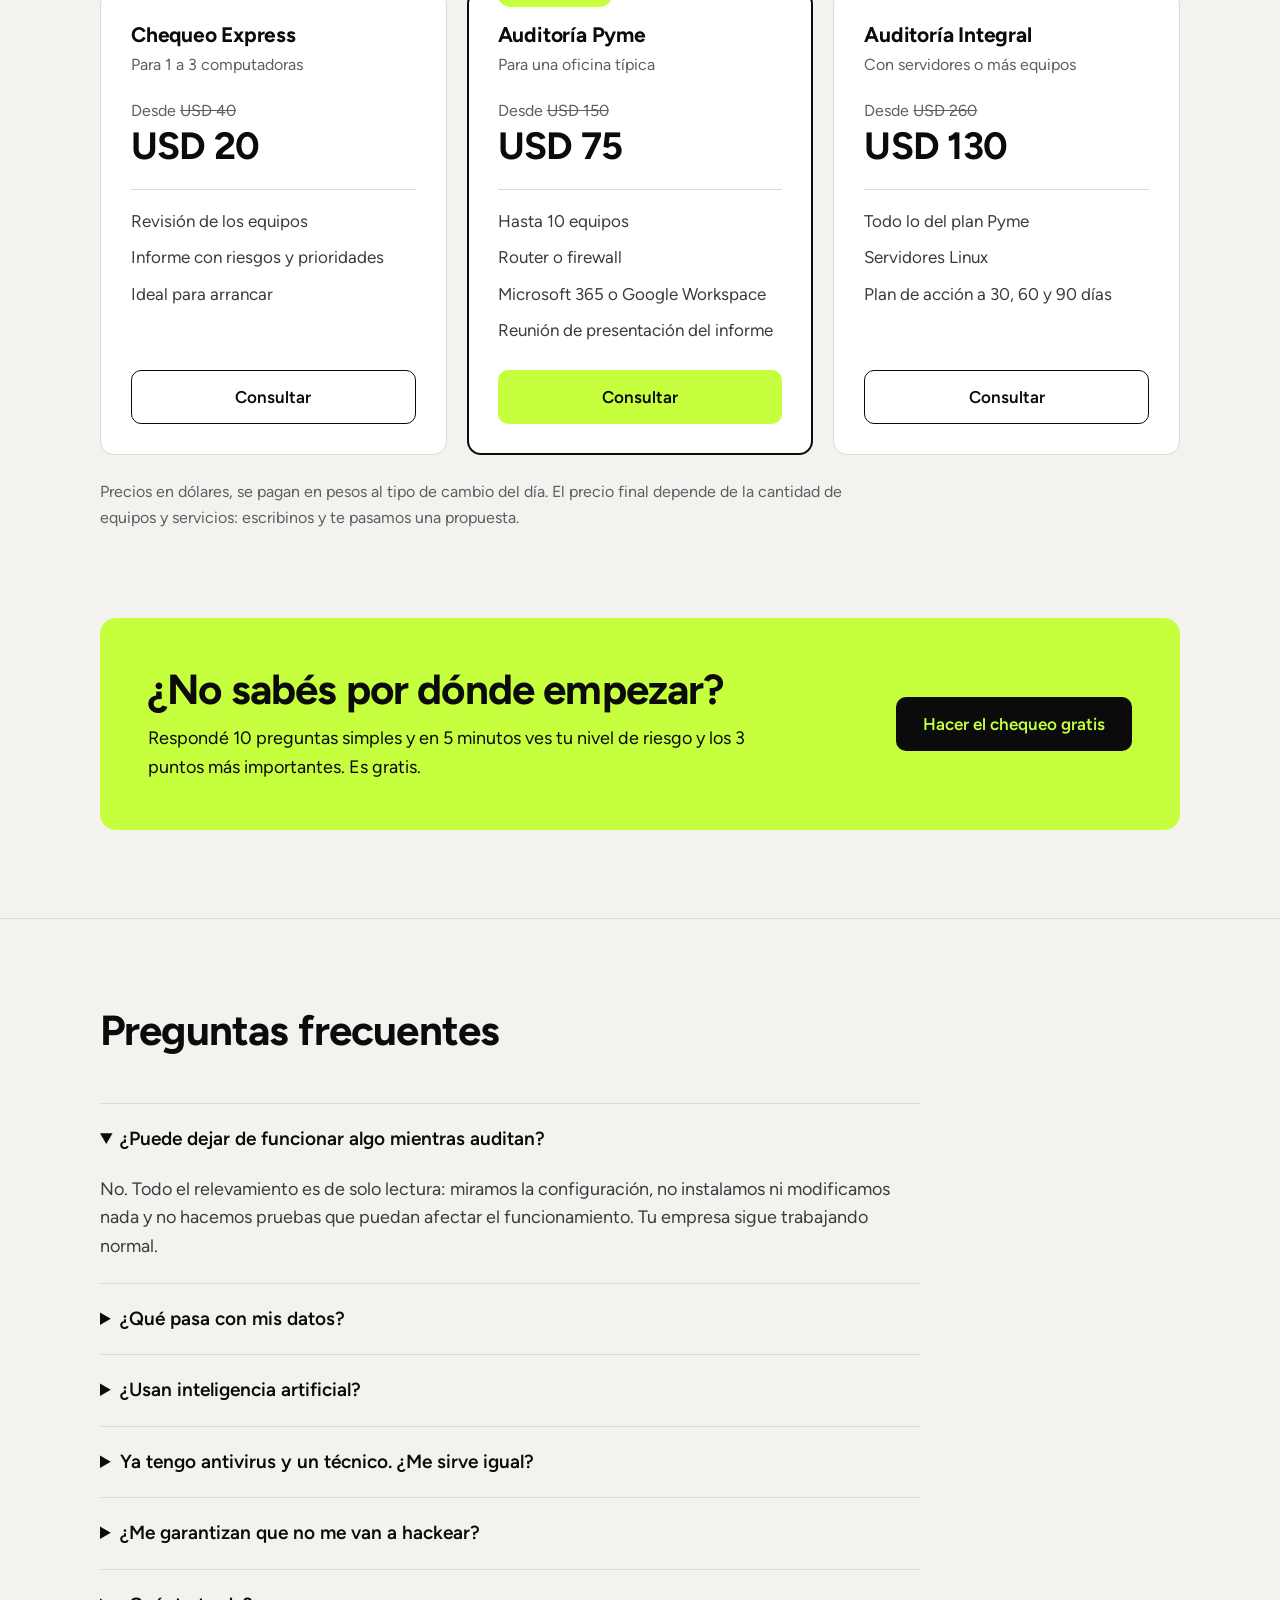
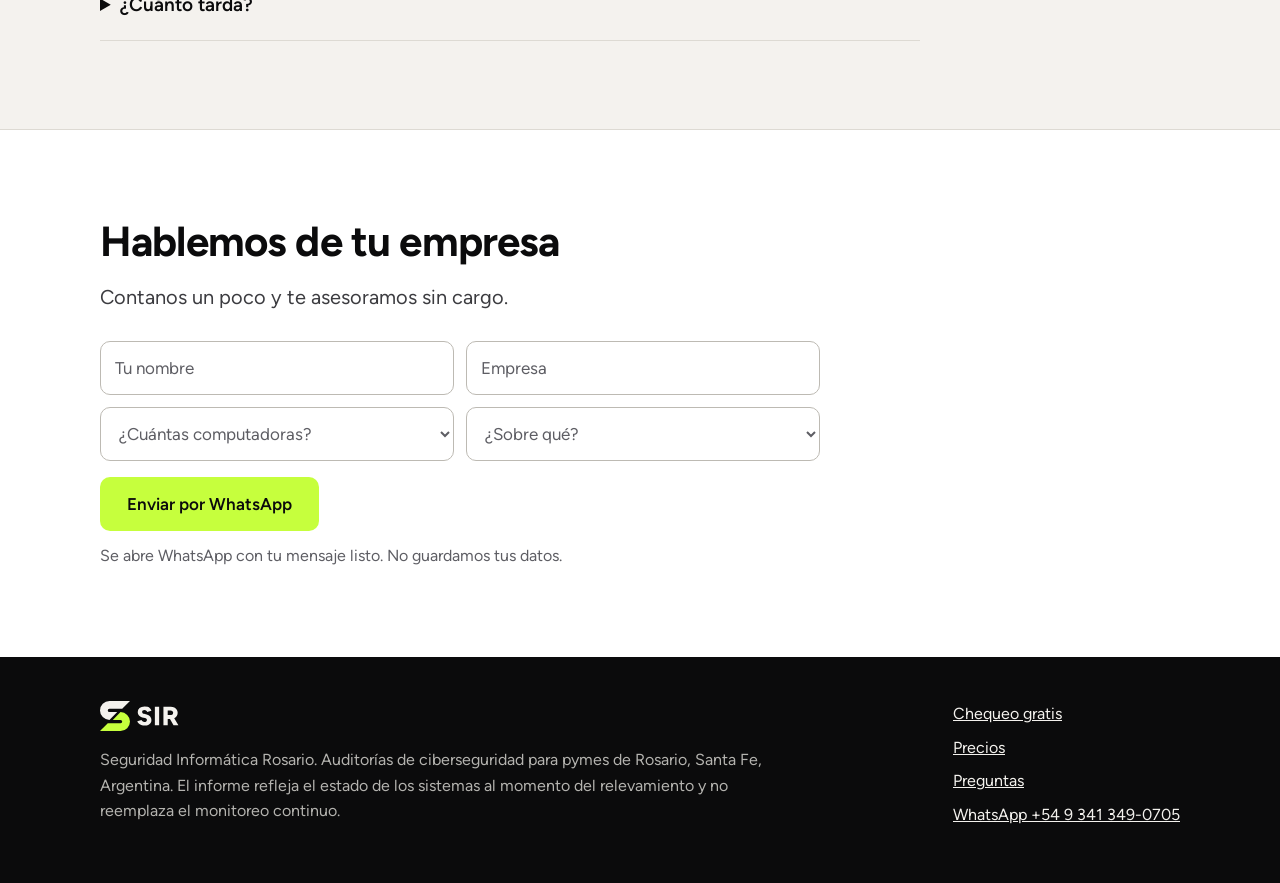
==== commit 6a4b4797: "Landing: sección de confianza antes de los precios Banda negra con cómo trabajamos: revisión humana," ====
--- a/index.html
+++ b/index.html
@@ -152,6 +152,12 @@
   .ask-n { margin-top:12px; font-size:16px; color:var(--mute); }
   .ask-n.err { color:#B3261E; }
 
+  /* Cómo cuidamos tu empresa: banda negra entre el proceso y los precios */
+  .oscura { background:var(--ink); color:#C9C8C4; border-top:0; }
+  .oscura h2, .oscura h3 { color:var(--bg); }
+  .oscura .item { padding-top:18px; border-top:3px solid var(--lime); }
+  .oscura .cta { margin-top:44px; }
+
   /* Quién audita (oculta hasta tener los datos) */
   .who { display:grid; grid-template-columns:280px 1fr; gap:48px; align-items:start; }
   .who img { border-radius:14px; }
@@ -438,6 +444,21 @@
   </div>
 </section>
 
+<section class="sec oscura" id="confianza">
+  <div class="wrap">
+    <div class="sec-head">
+      <h2 class="reveal">Una persona detrás de cada informe.</h2>
+      <p class="reveal">Hacemos cada relevamiento en persona. La automatización y la IA aceleran el análisis, pero cada hallazgo lo revisa una persona antes de llegar a vos.</p>
+    </div>
+    <div class="grid g3">
+      <div class="item reveal"><h3>Todo por escrito</h3><p>Trabajamos solo con autorización firmada y el alcance definido antes de empezar.</p></div>
+      <div class="item reveal" style="--d:.12s"><h3>Tus datos, protegidos</h3><p>Firmamos confidencialidad y reemplazamos los nombres por códigos antes de analizar.</p></div>
+      <div class="item reveal" style="--d:.24s"><h3>Con un estándar real</h3><p>Cada hallazgo sigue CIS Controls v8, no opiniones sueltas.</p></div>
+    </div>
+    <div class="cta reveal"><a class="btn btn-main" href="https://wa.me/5493413490705?text=Hola%20SIR!%20Quiero%20consultar%20por%20una%20auditor%C3%ADa." target="_blank" rel="noopener">Consultar por WhatsApp</a></div>
+  </div>
+</section>
+
 <!-- Quién audita: queda oculta (hidden) hasta tener los datos reales: nombre, foto y LinkedIn.
      Para publicarla: completar los [[...]], guardar la foto como quien-audita.jpg (4:5, ~800×1000) y sacar "hidden". -->
 <section class="sec" id="quien" hidden>
